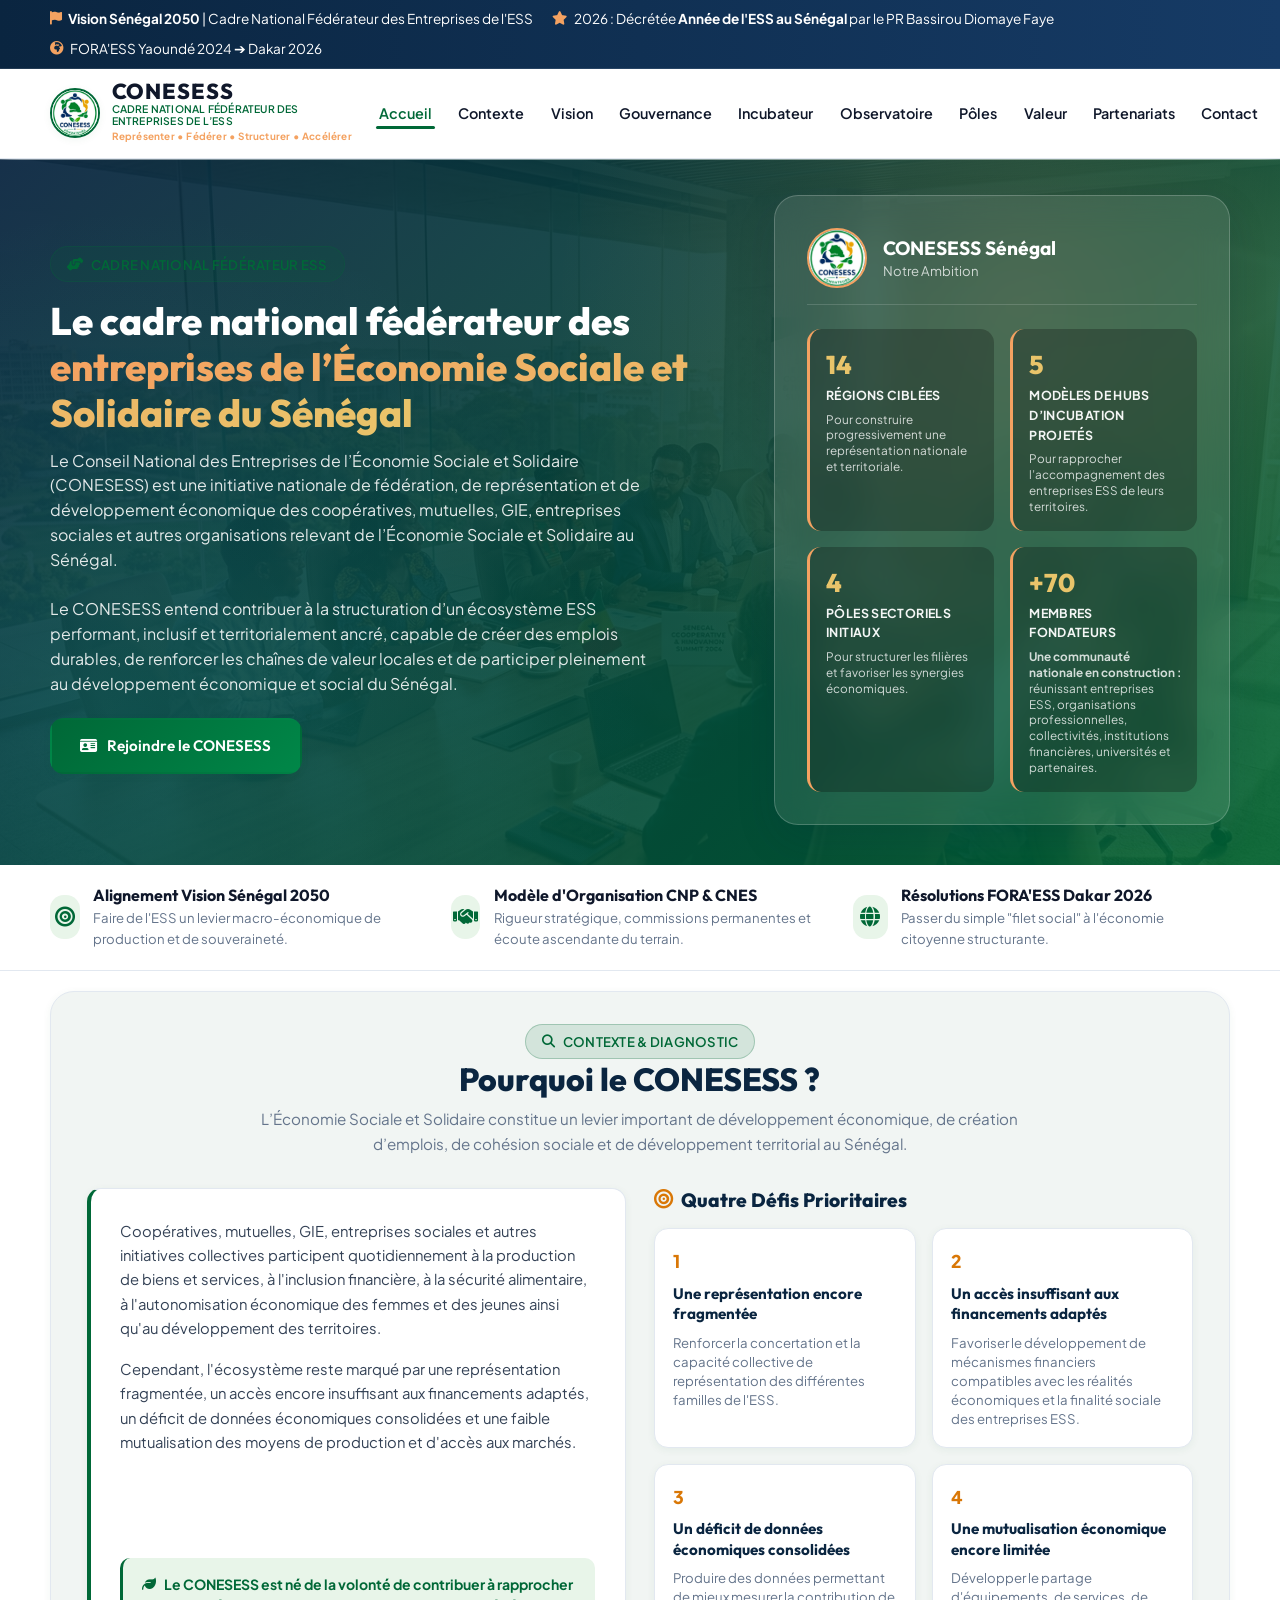
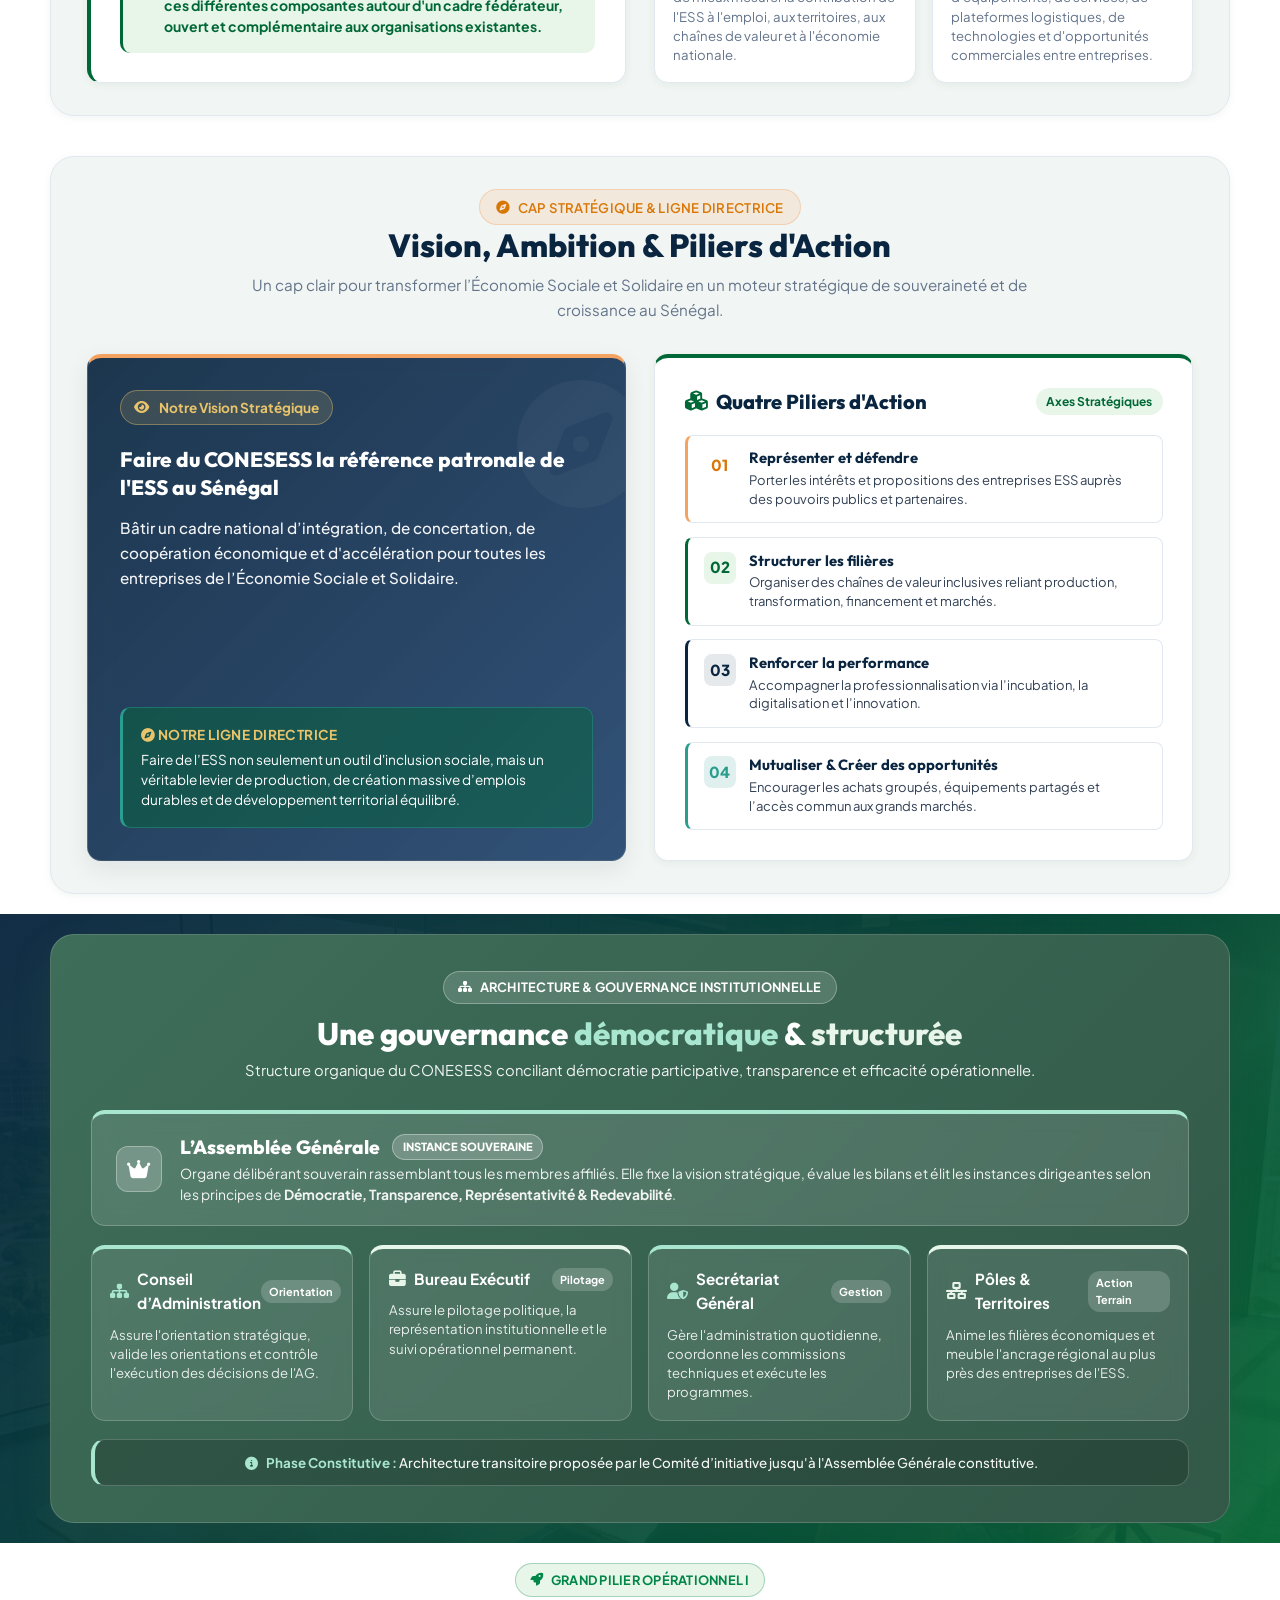
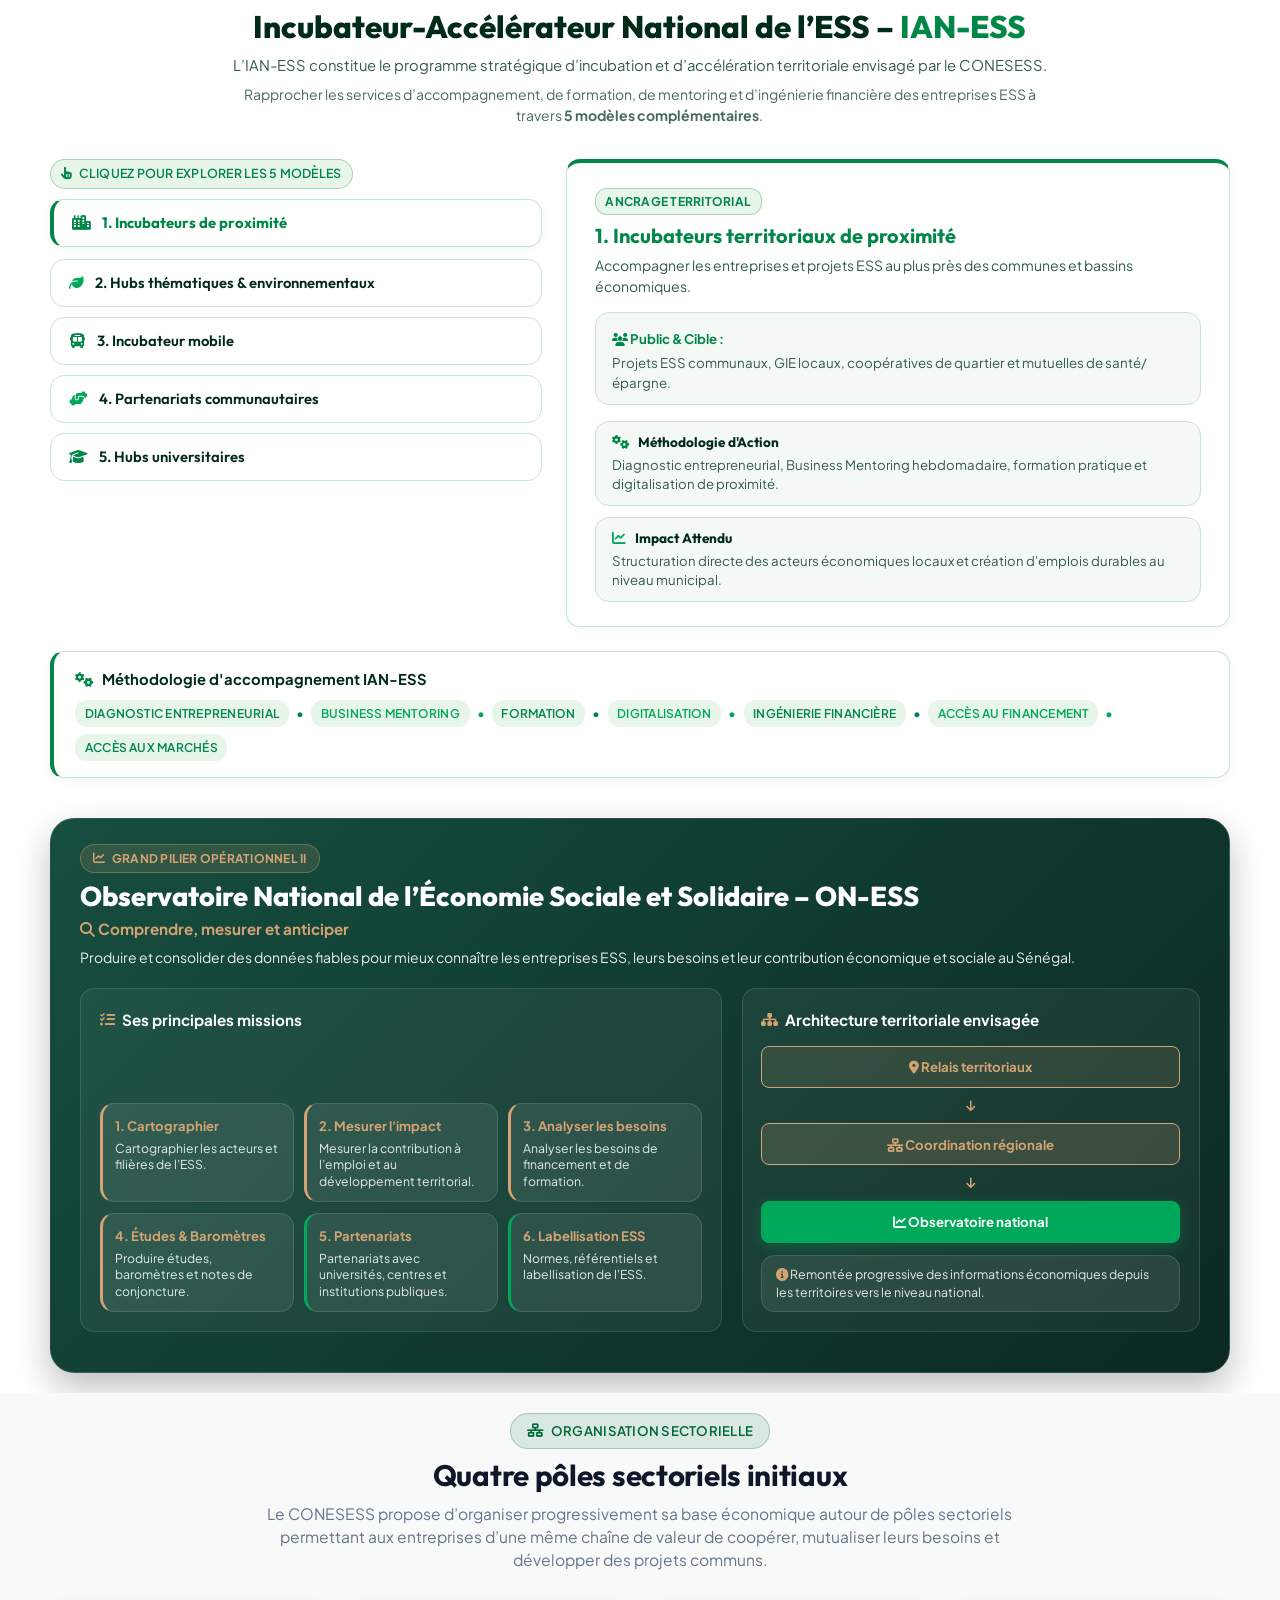
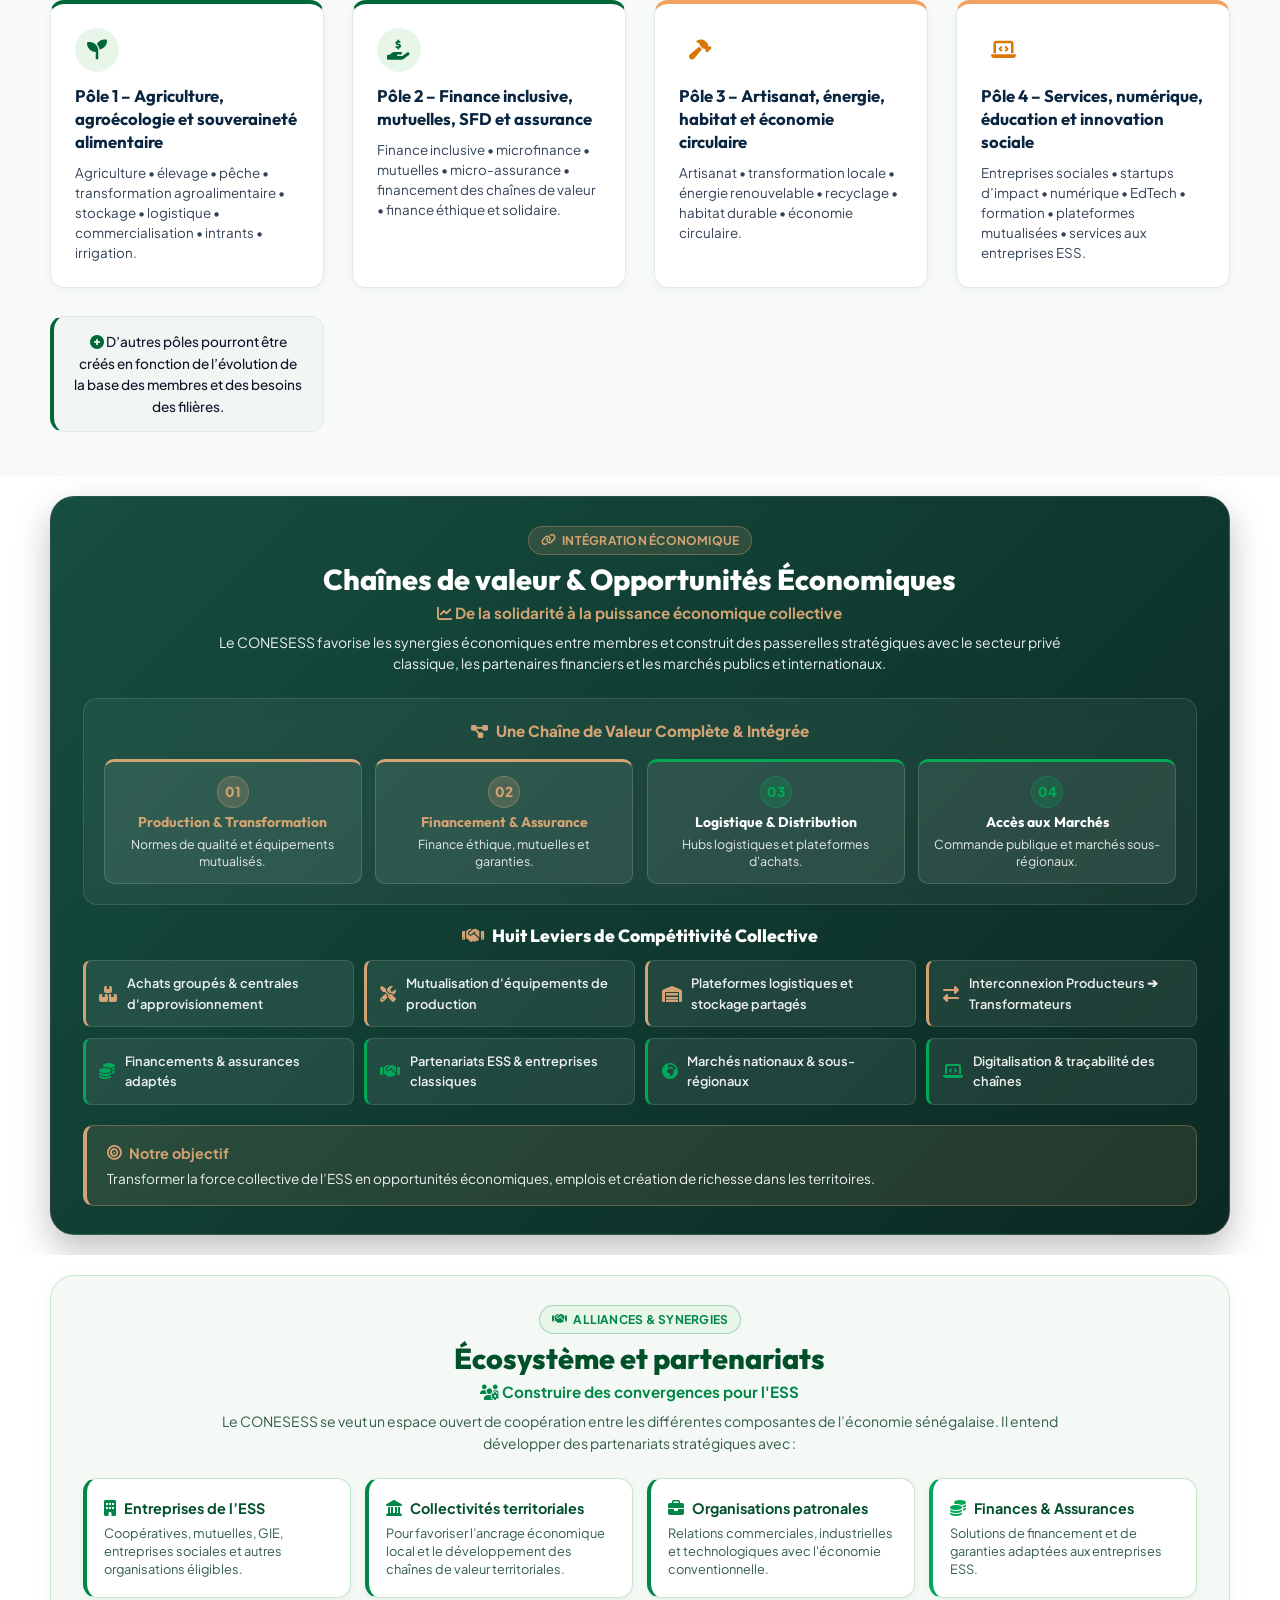
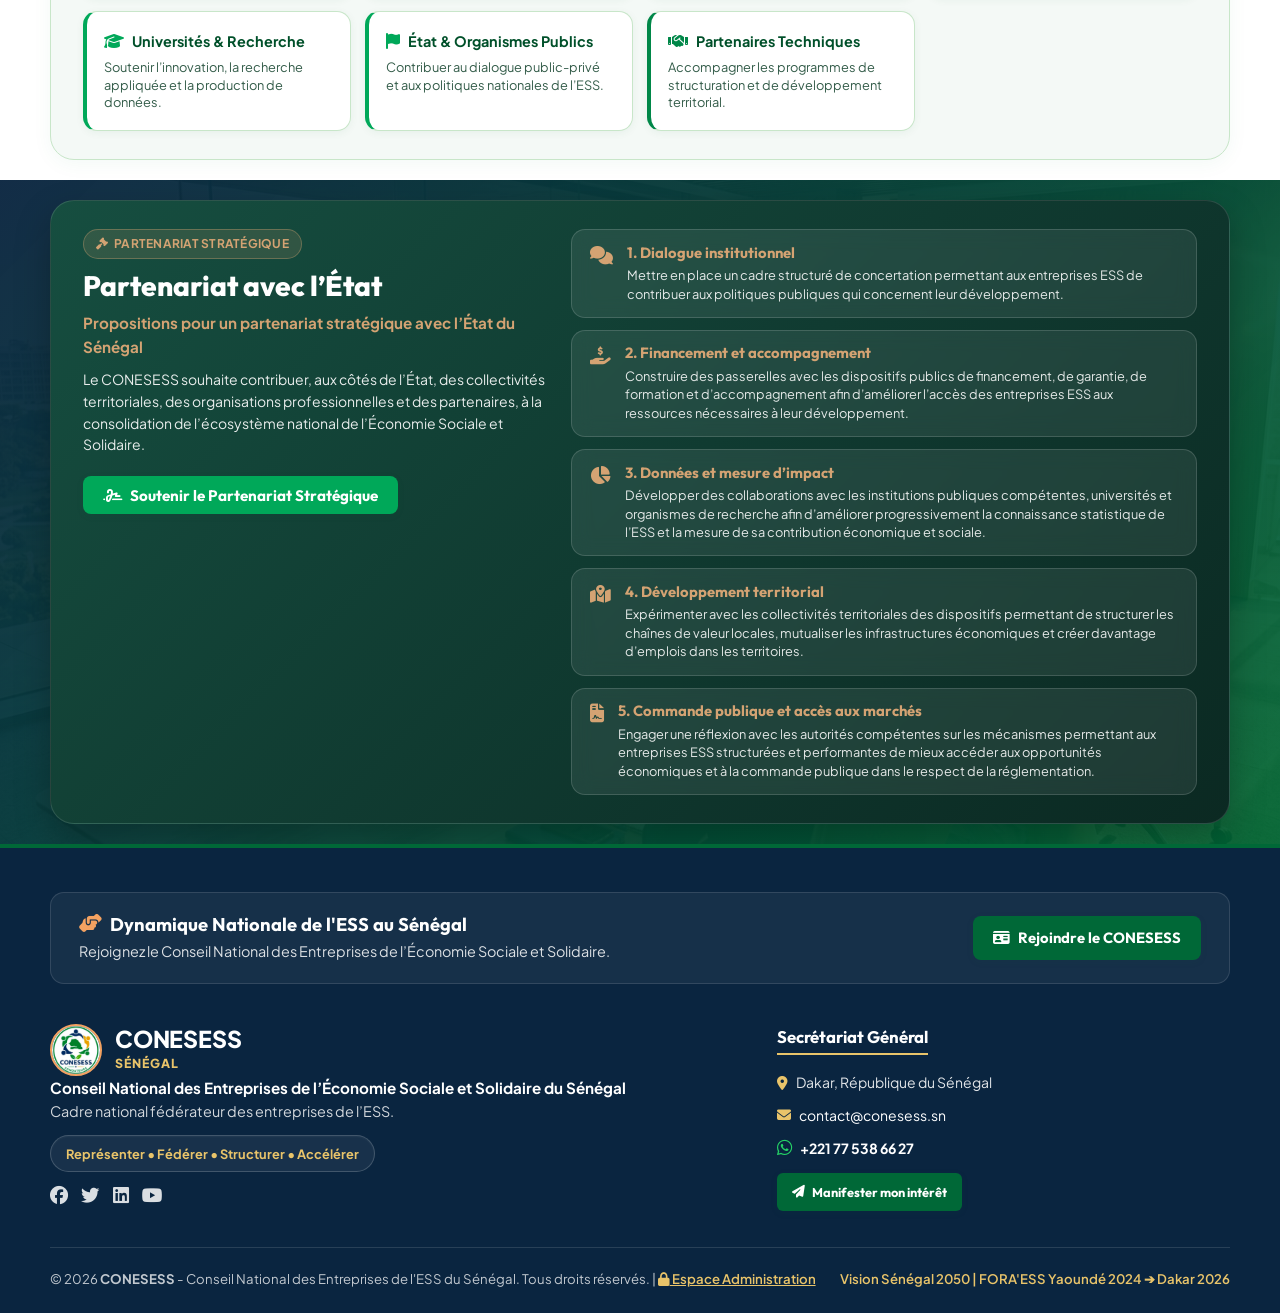
==== index.html @ aedcd573 "feat(form): align membership form headers, exact 11 fields, submit button text and post-submission m" ====
<!DOCTYPE html>
<html lang="fr" data-theme="light">
<head>
  <meta charset="UTF-8">
  <meta name="viewport" content="width=device-width, initial-scale=1.0, maximum-scale=1.0, user-scalable=no, viewport-fit=cover">
  <title>CONESESS - Conseil National des Entreprises de l'Économie Sociale et Solidaire du Sénégal</title>
  <meta name="description" content="Site web officiel du CONESESS - Le Cadre National Fédérateur des Entreprises de l'Économie Sociale et Solidaire du Sénégal. Représentation, Incubation IAN-ESS et Observatoire National ON-ESS.">
  
  <!-- Favicon -->
  <link rel="icon" type="image/jpg" href="assets/images/logo.jpg">

  <!-- Google Fonts -->
  <link rel="preconnect" href="https://fonts.googleapis.com">
  <link rel="preconnect" href="https://fonts.gstatic.com" crossorigin>
  <link href="https://fonts.googleapis.com/css2?family=Outfit:wght@400;500;600;700;800&family=Plus+Jakarta+Sans:wght@300;400;500;600;700;800&display=swap" rel="stylesheet">
  
  <!-- FontAwesome Icons -->
  <link rel="stylesheet" href="https://cdnjs.cloudflare.com/ajax/libs/font-awesome/6.4.0/css/all.min.css">
  
  <!-- Custom Stylesheet -->
  <link rel="stylesheet" href="css/styles.css">
</head>
<body>

  <!-- Announcement Top Bar -->
  <div class="top-bar">
    <div class="container">
      <div class="top-bar-info">
        <div class="top-bar-item">
          <i class="fas fa-flag"></i>
          <span><strong>Vision Sénégal 2050</strong> | Cadre National Fédérateur des Entreprises de l'ESS</span>
        </div>
        <div class="top-bar-item">
          <i class="fas fa-star"></i>
          <span>2026 : Décrétée <strong>Année de l'ESS au Sénégal</strong> par le PR Bassirou Diomaye Faye</span>
        </div>
      </div>
      <div class="top-bar-info">
        <div class="top-bar-item">
          <i class="fas fa-globe-africa"></i>
          <span>FORA'ESS Yaoundé 2024 ➔ Dakar 2026</span>
        </div>
      </div>
    </div>
  </div>

  <!-- Main Sticky Header -->
  <header class="main-header">
    <div class="container">
      <nav class="navbar">
        <a href="#" class="logo-brand">
          <img src="assets/images/logo.jpg" alt="Logo CONESESS" class="logo-img">
          <div class="logo-text">
            <span class="logo-title">CONESESS</span>
            <span class="logo-subtitle">Cadre national fédérateur des entreprises de l’ESS</span>
            <span style="font-size: 0.62rem; color: var(--accent-gold); font-weight: 700; letter-spacing: 0.02em; display: block; margin-top: 0.1rem;">Représenter • Fédérer • Structurer • Accélérer</span>
          </div>
        </a>

        <ul class="nav-menu">
          <li><a href="#accueil" class="nav-link active">Accueil</a></li>
          <li><a href="#contexte" class="nav-link">Contexte</a></li>
          <li><a href="#vision" class="nav-link">Vision</a></li>
          <li><a href="#gouvernance" class="nav-link">Gouvernance</a></li>
          <li><a href="#incubateur" class="nav-link">Incubateur</a></li>
          <li><a href="#observatoire" class="nav-link">Observatoire</a></li>
          <li><a href="#poles" class="nav-link">Pôles</a></li>
          <li><a href="#chaines-de-valeur" class="nav-link">Valeur</a></li>
          <li><a href="#ecosysteme" class="nav-link">Partenariats</a></li>
          <li><a href="contact.html" class="nav-link">Contact</a></li>
        </ul>

        <div class="nav-cta">
          <button class="mobile-toggle" aria-label="Toggle Menu">
            <i class="fas fa-bars"></i>
            <span>Menu</span>
          </button>
        </div>
      </nav>
    </div>
  </header>

  <!-- Modern Mobile Navigation Drawer Sheet -->
  <div class="mobile-nav-overlay" id="mobile-nav-overlay"></div>
  <aside class="mobile-nav-drawer" id="mobile-nav-drawer">
    <div class="mobile-drawer-header">
      <div class="mobile-drawer-brand">
        <img src="assets/images/logo.jpg" alt="Logo CONESESS" class="logo-img">
        <div>
          <strong style="color: #FFFFFF; font-size: 1.05rem; display: block;">CONESESS</strong>
          <small style="color: var(--accent-gold); font-size: 0.68rem; display: block;">Cadre national fédérateur des entreprises de l’ESS</small>
          <small style="color: rgba(255,255,255,0.75); font-size: 0.6rem; display: block; font-weight: 600;">Représenter • Fédérer • Structurer • Accélérer</small>
        </div>
      </div>
      <button class="mobile-drawer-close" id="mobile-drawer-close" aria-label="Fermer le menu">
        <i class="fas fa-times"></i>
      </button>
    </div>

    <div class="mobile-drawer-body">
      <nav class="mobile-drawer-links">
        <a href="#accueil" class="mobile-nav-item active"><i class="fas fa-home"></i> <span>Accueil</span></a>
        <a href="#contexte" class="mobile-nav-item"><i class="fas fa-file-alt"></i> <span>Contexte & Diagnostic</span></a>
        <a href="#vision" class="mobile-nav-item"><i class="fas fa-compass"></i> <span>Vision & Ligne Directrice</span></a>
        <a href="#gouvernance" class="mobile-nav-item"><i class="fas fa-sitemap"></i> <span>Gouvernance Souveraine</span></a>
        <a href="#incubateur" class="mobile-nav-item"><i class="fas fa-rocket"></i> <span>Incubateur IAN-ESS</span></a>
        <a href="#observatoire" class="mobile-nav-item"><i class="fas fa-chart-line"></i> <span>Observatoire ON-ESS</span></a>
        <a href="#poles" class="mobile-nav-item"><i class="fas fa-th-large"></i> <span>Quatre Pôles Sectoriels</span></a>
        <a href="#chaines-de-valeur" class="mobile-nav-item"><i class="fas fa-link"></i> <span>Chaînes de Valeur</span></a>
        <a href="#ecosysteme" class="mobile-nav-item"><i class="fas fa-handshake"></i> <span>Écosystème & Partenariats</span></a>
        <a href="contact.html" class="mobile-nav-item"><i class="fas fa-envelope"></i> <span>Contact Officiel</span></a>
      </nav>
    </div>

    <div class="mobile-drawer-footer">
      <a href="https://wa.me/221775386627?text=Bonjour%20CONESESS,%20je%20souhaite%20des%20informations." target="_blank" class="mobile-contact-pill">
        <i class="fab fa-whatsapp"></i> <span>WhatsApp Direct : +221 77 538 66 27</span>
      </a>
    </div>
  </aside>

  <!-- HERO SECTION -->
  <section id="accueil" class="hero">
    <div class="hero-overlay-shapes"></div>
    <div class="container">
      <div class="hero-grid">
        <div class="hero-content">
          <div class="hero-badges">
            <span class="badge badge-green"><i class="fas fa-hands-helping"></i> Cadre National Fédérateur ESS</span>
          </div>
          <h1>Le cadre national fédérateur des <span>entreprises de l’Économie Sociale et Solidaire du Sénégal</span></h1>
          <p class="hero-subtitle">
            Le Conseil National des Entreprises de l’Économie Sociale et Solidaire (CONESESS) est une initiative nationale de fédération, de représentation et de développement économique des coopératives, mutuelles, GIE, entreprises sociales et autres organisations relevant de l’Économie Sociale et Solidaire au Sénégal.
            <br><br>
            Le CONESESS entend contribuer à la structuration d’un écosystème ESS performant, inclusif et territorialement ancré, capable de créer des emplois durables, de renforcer les chaînes de valeur locales et de participer pleinement au développement économique et social du Sénégal.
          </p>
          <div class="hero-actions">
            <a href="adhesion.html" class="btn btn-primary">
              <i class="fas fa-id-card"></i> Rejoindre le CONESESS
            </a>
          </div>
        </div>

        <div class="hero-card">
          <div class="hero-card-header">
            <img src="assets/images/logo.jpg" alt="Badge CONESESS Logo">
            <div>
              <h3 class="hero-card-title">CONESESS Sénégal</h3>
              <p class="hero-card-sub">Notre Ambition</p>
            </div>
          </div>

          <div class="hero-stats-list">
            <div class="stat-item">
              <div class="stat-number">14</div>
              <div class="stat-label">Régions Ciblées</div>
              <div class="stat-desc">Pour construire progressivement une représentation nationale et territoriale.</div>
            </div>
            <div class="stat-item">
              <div class="stat-number">5</div>
              <div class="stat-label">Modèles de Hubs d’Incubation Projetés</div>
              <div class="stat-desc">Pour rapprocher l’accompagnement des entreprises ESS de leurs territoires.</div>
            </div>
            <div class="stat-item">
              <div class="stat-number">4</div>
              <div class="stat-label">Pôles Sectoriels Initiaux</div>
              <div class="stat-desc">Pour structurer les filières et favoriser les synergies économiques.</div>
            </div>
            <div class="stat-item">
              <div class="stat-number">+70</div>
              <div class="stat-label">Membres Fondateurs</div>
              <div class="stat-desc"><strong>Une communauté nationale en construction :</strong> réunissant entreprises ESS, organisations professionnelles, collectivités, institutions financières, universités et partenaires.</div>
            </div>
          </div>
        </div>
      </div>
    </div>
  </section>

  <!-- BANNER VISION SÉNÉGAL 2050 -->
  <div class="banner-vision">
    <div class="container">
      <div class="banner-flex">
        <div class="banner-item">
          <div class="banner-icon"><i class="fas fa-bullseye"></i></div>
          <div class="banner-text">
            <h4>Alignement Vision Sénégal 2050</h4>
            <p>Faire de l'ESS un levier macro-économique de production et de souveraineté.</p>
          </div>
        </div>
        <div class="banner-item">
          <div class="banner-icon"><i class="fas fa-handshake"></i></div>
          <div class="banner-text">
            <h4>Modèle d'Organisation CNP & CNES</h4>
            <p>Rigueur stratégique, commissions permanentes et écoute ascendante du terrain.</p>
          </div>
        </div>
        <div class="banner-item">
          <div class="banner-icon"><i class="fas fa-globe"></i></div>
          <div class="banner-text">
            <h4>Résolutions FORA'ESS Dakar 2026</h4>
            <p>Passer du simple "filet social" à l'économie citoyenne structurante.</p>
          </div>
        </div>
      </div>
    </div>
  </div>
  <!-- SECTION 1: CONTEXTE ET DIAGNOSTIC NATIONAL (EXECUTIVE LIGHT SHOWCASE) -->
  <section id="contexte" class="section" style="background: var(--bg-surface); padding: 2.25rem 0;">
    <div class="container">
      <div style="background: var(--bg-alt); border: 1px solid var(--border-light); border-radius: var(--radius-lg); padding: 2rem 2.25rem; box-shadow: var(--shadow-sm);" class="context-showcase-container">
        
        <!-- Header Section -->
        <div style="margin-bottom: 2rem; text-align: center;">
          <span class="badge badge-green mb-2"><i class="fas fa-search"></i> CONTEXTE & DIAGNOSTIC</span>
          <h2 style="color: var(--primary-navy); font-size: 2rem; margin-bottom: 0.5rem; font-weight: 800;">Pourquoi le CONESESS ?</h2>
          <p style="color: var(--text-muted); font-size: 0.95rem; max-width: 820px; margin: 0 auto; line-height: 1.6;">
            L’Économie Sociale et Solidaire constitue un levier important de développement économique, de création d’emplois, de cohésion sociale et de développement territorial au Sénégal.
          </p>
        </div>

        <!-- BALANCED SPLIT DASHBOARD (2 COLUMNS LIGHT THEME) -->
        <div style="display: grid; grid-template-columns: repeat(auto-fit, minmax(320px, 1fr)); gap: 1.75rem; align-items: stretch;" class="context-split-grid">
          
          <!-- LEFT COLUMN: DIAGNOSTIC & RÉPONSE STRATÉGIQUE (CARD BLANCHE BORDURE VERTE) -->
          <div style="background: #FFFFFF; border: 1px solid var(--border-light); border-left: 4px solid var(--primary-green); padding: 1.85rem; border-radius: var(--radius-md); box-shadow: var(--shadow-sm); display: flex; flex-direction: column; justify-content: space-between;">
            <div>
              <p style="font-size: 0.925rem; line-height: 1.65; color: var(--text-body); margin-bottom: 1rem;">
                Coopératives, mutuelles, GIE, entreprises sociales et autres initiatives collectives participent quotidiennement à la production de biens et services, à l'inclusion financière, à la sécurité alimentaire, à l'autonomisation économique des femmes et des jeunes ainsi qu'au développement des territoires.
              </p>
              
              <p style="font-size: 0.925rem; line-height: 1.65; color: var(--text-body); margin: 0;">
                Cependant, l'écosystème reste marqué par une représentation fragmentée, un accès encore insuffisant aux financements adaptés, un déficit de données économiques consolidées et une faible mutualisation des moyens de production et d'accès aux marchés.
              </p>
            </div>

            <!-- Bottom Green Highlight Box -->
            <div style="background: var(--accent-soft-green); border-left: 3px solid var(--primary-green); padding: 1rem 1.15rem; border-radius: 10px; margin-top: 1.25rem;">
              <strong style="color: var(--primary-green); font-size: 0.875rem; line-height: 1.5; display: flex; align-items: flex-start; gap: 0.55rem;">
                <i class="fas fa-leaf" style="margin-top: 0.2rem; flex-shrink: 0;"></i>
                <span>Le CONESESS est né de la volonté de contribuer à rapprocher ces différentes composantes autour d'un cadre fédérateur, ouvert et complémentaire aux organisations existantes.</span>
              </strong>
            </div>
          </div>

          <!-- RIGHT COLUMN: QUATRE DÉFIS PRIORITAIRES (2x2 CARDS GRID) -->
          <div style="display: flex; flex-direction: column; justify-content: space-between;">
            <h3 style="color: var(--primary-navy); font-size: 1.2rem; font-weight: 800; margin: 0 0 1rem 0; display: flex; align-items: center; gap: 0.5rem;">
              <i class="fas fa-bullseye" style="color: #D97706;"></i> Quatre Défis Prioritaires
            </h3>

            <!-- 2x2 CARDS GRID -->
            <div style="display: grid; grid-template-columns: repeat(auto-fit, minmax(220px, 1fr)); gap: 1rem;">
              
              <!-- Card 1 -->
              <div style="background: #FFFFFF; border: 1px solid var(--border-light); padding: 1.15rem; border-radius: var(--radius-md); box-shadow: var(--shadow-sm); display: flex; flex-direction: column; gap: 0.5rem;">
                <div style="color: #D97706; font-size: 1.1rem; font-weight: 800;">1</div>
                <h4 style="color: var(--primary-navy); font-size: 0.95rem; font-weight: 700; margin: 0; line-height: 1.35;">Une représentation encore fragmentée</h4>
                <p style="font-size: 0.825rem; color: var(--text-muted); margin: 0; line-height: 1.45;">
                  Renforcer la concertation et la capacité collective de représentation des différentes familles de l'ESS.
                </p>
              </div>

              <!-- Card 2 -->
              <div style="background: #FFFFFF; border: 1px solid var(--border-light); padding: 1.15rem; border-radius: var(--radius-md); box-shadow: var(--shadow-sm); display: flex; flex-direction: column; gap: 0.5rem;">
                <div style="color: #D97706; font-size: 1.1rem; font-weight: 800;">2</div>
                <h4 style="color: var(--primary-navy); font-size: 0.95rem; font-weight: 700; margin: 0; line-height: 1.35;">Un accès insuffisant aux financements adaptés</h4>
                <p style="font-size: 0.825rem; color: var(--text-muted); margin: 0; line-height: 1.45;">
                  Favoriser le développement de mécanismes financiers compatibles avec les réalités économiques et la finalité sociale des entreprises ESS.
                </p>
              </div>

              <!-- Card 3 -->
              <div style="background: #FFFFFF; border: 1px solid var(--border-light); padding: 1.15rem; border-radius: var(--radius-md); box-shadow: var(--shadow-sm); display: flex; flex-direction: column; gap: 0.5rem;">
                <div style="color: #D97706; font-size: 1.1rem; font-weight: 800;">3</div>
                <h4 style="color: var(--primary-navy); font-size: 0.95rem; font-weight: 700; margin: 0; line-height: 1.35;">Un déficit de données économiques consolidées</h4>
                <p style="font-size: 0.825rem; color: var(--text-muted); margin: 0; line-height: 1.45;">
                  Produire des données permettant de mieux mesurer la contribution de l'ESS à l'emploi, aux territoires, aux chaînes de valeur et à l'économie nationale.
                </p>
              </div>

              <!-- Card 4 -->
              <div style="background: #FFFFFF; border: 1px solid var(--border-light); padding: 1.15rem; border-radius: var(--radius-md); box-shadow: var(--shadow-sm); display: flex; flex-direction: column; gap: 0.5rem;">
                <div style="color: #D97706; font-size: 1.1rem; font-weight: 800;">4</div>
                <h4 style="color: var(--primary-navy); font-size: 0.95rem; font-weight: 700; margin: 0; line-height: 1.35;">Une mutualisation économique encore limitée</h4>
                <p style="font-size: 0.825rem; color: var(--text-muted); margin: 0; line-height: 1.45;">
                  Développer le partage d'équipements, de services, de plateformes logistiques, de technologies et d'opportunités commerciales entre entreprises.
                </p>
              </div>

            </div>
          </div>

        </div>

      </div>
    </div>
  </section>

  <!-- SECTION VISION, LIGNE DIRECTRICE ET PILIERS (EXECUTIVE SPLIT SHOWCASE) -->
  <section id="vision" class="section" style="background: var(--bg-surface); padding: 2.25rem 0;">
    <div class="container">
      <div style="background: var(--bg-alt); border: 1px solid var(--border-light); border-radius: var(--radius-lg); padding: 2rem 2.25rem; box-shadow: var(--shadow-sm);">
        
        <!-- Header Section -->
        <div style="margin-bottom: 2rem; text-align: center;">
          <span class="badge badge-gold mb-2"><i class="fas fa-compass"></i> Cap Stratégique & Ligne Directrice</span>
          <h2 style="color: var(--primary-navy); font-size: 2rem; margin-bottom: 0.5rem; font-weight: 800;">Vision, Ambition & Piliers d'Action</h2>
          <p style="color: var(--text-muted); font-size: 0.95rem; max-width: 800px; margin: 0 auto; line-height: 1.6;">
            Un cap clair pour transformer l’Économie Sociale et Solidaire en un moteur stratégique de souveraineté et de croissance au Sénégal.
          </p>
        </div>

        <!-- BALANCED SPLIT DASHBOARD (DESKTOP 2-EQUAL COLS / MOBILE STACK) -->
        <div style="display: grid; grid-template-columns: repeat(auto-fit, minmax(320px, 1fr)); gap: 1.75rem; align-items: stretch;" class="context-split-grid">
          
          <!-- LEFT CARD: NOTRE VISION & LIGNE DIRECTRICE -->
          <div style="background: linear-gradient(135deg, rgba(10, 37, 64, 0.92) 0%, rgba(22, 59, 102, 0.88) 100%); backdrop-filter: blur(12px); border: 1px solid rgba(255, 255, 255, 0.15); color: #FFFFFF; padding: 2rem; border-radius: var(--radius-md); border-top: 4px solid var(--accent-gold); box-shadow: var(--shadow-md); position: relative; overflow: hidden; display: flex; flex-direction: column; justify-content: space-between;">
            <div style="position: absolute; top: -20px; right: -20px; font-size: 8rem; color: rgba(255, 255, 255, 0.04); pointer-events: none;">
              <i class="fas fa-compass"></i>
            </div>

            <div>
              <div style="display: inline-flex; align-items: center; gap: 0.6rem; background: rgba(233, 196, 106, 0.15); border: 1px solid rgba(233, 196, 106, 0.4); padding: 0.35rem 0.85rem; border-radius: 30px; color: #E9C46A; font-weight: 700; font-size: 0.85rem; margin-bottom: 1.25rem;">
                <i class="fas fa-eye"></i> Notre Vision Stratégique
              </div>
              
              <h3 style="color: #FFFFFF; font-size: 1.3rem; font-weight: 800; margin-bottom: 0.85rem; line-height: 1.35;">
                Faire du CONESESS la référence patronale de l'ESS au Sénégal
              </h3>

              <p style="font-size: 0.95rem; line-height: 1.65; color: rgba(255, 255, 255, 0.95); margin-bottom: 1rem; font-weight: 500;">
                Bâtir un cadre national d’intégration, de concertation, de coopération économique et d'accélération pour toutes les entreprises de l’Économie Sociale et Solidaire.
              </p>
            </div>

            <!-- Bottom Highlight Callout: Ligne Directrice -->
            <div style="background: rgba(0, 104, 55, 0.45); border: 1px solid rgba(42, 157, 143, 0.45); border-left: 3px solid #2A9D8F; padding: 1rem 1.15rem; border-radius: 10px; margin-top: 1.5rem;">
              <strong style="color: #E9C46A; display: block; font-size: 0.85rem; text-transform: uppercase; margin-bottom: 0.25rem; letter-spacing: 0.03em;">
                <i class="fas fa-compass"></i> Notre Ligne Directrice
              </strong>
              <p style="font-size: 0.85rem; color: #FFFFFF; margin: 0; line-height: 1.5;">
                Faire de l’ESS non seulement un outil d'inclusion sociale, mais un véritable levier de production, de création massive d’emplois durables et de développement territorial équilibré.
              </p>
            </div>
          </div>

          <!-- RIGHT CARD: QUATRE PILIERS D'ACTION STRATÉGIQUES (COMPACT ACCORDION STACK) -->
          <div style="background: #FFFFFF; border: 1px solid var(--border-light); border-top: 4px solid var(--primary-green); padding: 1.85rem; border-radius: var(--radius-md); box-shadow: var(--shadow-sm); display: flex; flex-direction: column; justify-content: space-between;">
            <div>
              <div style="display: flex; align-items: center; justify-content: space-between; margin-bottom: 1.25rem;">
                <h3 style="color: var(--primary-navy); font-size: 1.25rem; font-weight: 800; margin: 0; display: flex; align-items: center; gap: 0.5rem;">
                  <i class="fas fa-cubes" style="color: var(--primary-green);"></i> Quatre Piliers d'Action
                </h3>
                <span style="font-size: 0.75rem; font-weight: 700; color: var(--primary-green); background: var(--accent-soft-green); padding: 0.25rem 0.65rem; border-radius: 20px;">Axes Stratégiques</span>
              </div>

              <!-- PILIERS STACK ITEMS -->
              <div style="display: flex; flex-direction: column; gap: 0.85rem;">
                
                <!-- Pilier 1 -->
                <div style="background: var(--bg-surface); border: 1px solid var(--border-light); border-left: 3px solid var(--accent-gold); padding: 0.85rem 1rem; border-radius: 8px; display: flex; align-items: flex-start; gap: 0.85rem;">
                  <div style="width: 32px; height: 32px; border-radius: 8px; background: var(--accent-soft-gold); color: #D97706; display: flex; align-items: center; justify-content: center; font-size: 0.95rem; font-weight: 800; flex-shrink: 0;">
                    01
                  </div>
                  <div>
                    <h4 style="color: var(--primary-navy); font-size: 0.925rem; font-weight: 700; margin: 0 0 0.2rem 0; text-align: left;">Représenter et défendre</h4>
                    <p style="font-size: 0.815rem; color: var(--text-body); margin: 0; line-height: 1.45; text-align: left;">
                      Porter les intérêts et propositions des entreprises ESS auprès des pouvoirs publics et partenaires.
                    </p>
                  </div>
                </div>

                <!-- Pilier 2 -->
                <div style="background: var(--bg-surface); border: 1px solid var(--border-light); border-left: 3px solid var(--primary-green); padding: 0.85rem 1rem; border-radius: 8px; display: flex; align-items: flex-start; gap: 0.85rem;">
                  <div style="width: 32px; height: 32px; border-radius: 8px; background: var(--accent-soft-green); color: var(--primary-green); display: flex; align-items: center; justify-content: center; font-size: 0.95rem; font-weight: 800; flex-shrink: 0;">
                    02
                  </div>
                  <div>
                    <h4 style="color: var(--primary-navy); font-size: 0.925rem; font-weight: 700; margin: 0 0 0.2rem 0; text-align: left;">Structurer les filières</h4>
                    <p style="font-size: 0.815rem; color: var(--text-body); margin: 0; line-height: 1.45; text-align: left;">
                      Organiser des chaînes de valeur inclusives reliant production, transformation, financement et marchés.
                    </p>
                  </div>
                </div>

                <!-- Pilier 3 -->
                <div style="background: var(--bg-surface); border: 1px solid var(--border-light); border-left: 3px solid var(--primary-navy); padding: 0.85rem 1rem; border-radius: 8px; display: flex; align-items: flex-start; gap: 0.85rem;">
                  <div style="width: 32px; height: 32px; border-radius: 8px; background: rgba(10, 37, 64, 0.1); color: var(--primary-navy); display: flex; align-items: center; justify-content: center; font-size: 0.95rem; font-weight: 800; flex-shrink: 0;">
                    03
                  </div>
                  <div>
                    <h4 style="color: var(--primary-navy); font-size: 0.925rem; font-weight: 700; margin: 0 0 0.2rem 0; text-align: left;">Renforcer la performance</h4>
                    <p style="font-size: 0.815rem; color: var(--text-body); margin: 0; line-height: 1.45; text-align: left;">
                      Accompagner la professionnalisation via l’incubation, la digitalisation et l’innovation.
                    </p>
                  </div>
                </div>

                <!-- Pilier 4 -->
                <div style="background: var(--bg-surface); border: 1px solid var(--border-light); border-left: 3px solid #2A9D8F; padding: 0.85rem 1rem; border-radius: 8px; display: flex; align-items: flex-start; gap: 0.85rem;">
                  <div style="width: 32px; height: 32px; border-radius: 8px; background: rgba(42, 157, 143, 0.15); color: #2A9D8F; display: flex; align-items: center; justify-content: center; font-size: 0.95rem; font-weight: 800; flex-shrink: 0;">
                    04
                  </div>
                  <div>
                    <h4 style="color: var(--primary-navy); font-size: 0.925rem; font-weight: 700; margin: 0 0 0.2rem 0; text-align: left;">Mutualiser & Créer des opportunités</h4>
                    <p style="font-size: 0.815rem; color: var(--text-body); margin: 0; line-height: 1.45; text-align: left;">
                      Encourager les achats groupés, équipements partagés et l’accès commun aux grands marchés.
                    </p>
                  </div>
                </div>

              </div>
            </div>

          </div>

        </div>

      </div>
    </div>
  </section>

  <!-- SECTION GOUVERNANCE (FOND VERT SAUGE ÉLÉGANT) -->
  <section id="gouvernance" class="section hero-themed-section" style="padding: 2rem 0;">
    <div class="container">
      <div style="background: linear-gradient(135deg, #3E6E5A 0%, #325848 100%); border-radius: var(--radius-lg); padding: 2.25rem 2.5rem; border: 1px solid rgba(255, 255, 255, 0.15); box-shadow: 0 15px 35px rgba(50, 88, 72, 0.25); color: #FFFFFF;">
        
        <!-- Section Header -->
        <div style="margin-bottom: 1.75rem; text-align: center;">
          <span class="badge" style="background: rgba(255, 255, 255, 0.15); color: #FFFFFF; border: 1px solid rgba(255, 255, 255, 0.3); font-weight: 700; font-size: 0.8rem; padding: 0.35rem 0.9rem; border-radius: 30px; display: inline-flex; align-items: center; gap: 0.45rem; margin-bottom: 0.6rem;">
            <i class="fas fa-sitemap"></i> ARCHITECTURE & GOUVERNANCE INSTITUTIONNELLE
          </span>
          <h2 style="color: #FFFFFF; font-size: 1.95rem; margin-bottom: 0.35rem; font-weight: 800;">
            Une gouvernance <span style="color: #A8E6CF;">démocratique</span> & <span style="color: #E8F5E9;">structurée</span>
          </h2>
          <p style="color: rgba(255, 255, 255, 0.92); font-size: 0.925rem; max-width: 850px; margin: 0 auto; line-height: 1.55;">
            Structure organique du CONESESS conciliant démocratie participative, transparence et efficacité opérationnelle.
          </p>
        </div>

        <!-- UNIFIED COMPACT GOVERNANCE GRID -->
        <div style="display: flex; flex-direction: column; gap: 1.15rem;">
          
          <!-- MASTER BOX: ASSEMBLÉE GÉNÉRALE -->
          <div class="dynamic-green-card" style="background: rgba(255, 255, 255, 0.12); border: 1px solid rgba(255, 255, 255, 0.22); border-top: 4px solid #A8E6CF; padding: 1.25rem 1.5rem; border-radius: var(--radius-md); backdrop-filter: blur(10px); display: flex; align-items: center; justify-content: space-between; gap: 1.15rem; flex-wrap: wrap;">
            <div style="display: flex; align-items: center; gap: 1.15rem;">
              <div class="dynamic-icon" style="width: 46px; height: 46px; border-radius: 12px; background: rgba(255, 255, 255, 0.2); color: #FFFFFF; display: flex; align-items: center; justify-content: center; font-size: 1.3rem; flex-shrink: 0; border: 1px solid rgba(255, 255, 255, 0.3);">
                <i class="fas fa-crown"></i>
              </div>
              <div>
                <div style="display: flex; align-items: center; gap: 0.75rem; margin-bottom: 0.25rem; flex-wrap: wrap;">
                  <h3 style="color: #FFFFFF; font-size: 1.2rem; margin: 0; font-weight: 800;">L’Assemblée Générale</h3>
                  <span style="background: rgba(255, 255, 255, 0.2); color: #FFFFFF; font-size: 0.7rem; padding: 0.2rem 0.6rem; border-radius: 20px; font-weight: 800; text-transform: uppercase; border: 1px solid rgba(255, 255, 255, 0.35);">Instance Souveraine</span>
                </div>
                <p style="color: rgba(255, 255, 255, 0.92); font-size: 0.865rem; margin: 0; line-height: 1.5;">
                  Organe délibérant souverain rassemblant tous les membres affiliés. Elle fixe la vision stratégique, évalue les bilans et élit les instances dirigeantes selon les principes de <strong>Démocratie, Transparence, Représentativité & Redevabilité</strong>.
                </p>
              </div>
            </div>
          </div>

          <!-- 4 ORGANES COMPACT GRID -->
          <div style="display: grid; grid-template-columns: repeat(auto-fit, minmax(240px, 1fr)); gap: 1rem;" class="governance-grid">
            
            <!-- Organe 1: Conseil d'Administration -->
            <div class="dynamic-green-card" style="background: rgba(255, 255, 255, 0.1); border: 1px solid rgba(255, 255, 255, 0.2); border-top: 4px solid #A8E6CF; padding: 1.15rem; border-radius: var(--radius-md); backdrop-filter: blur(8px); display: flex; flex-direction: column; justify-content: space-between;">
              <div>
                <div style="display: flex; align-items: center; justify-content: space-between; margin-bottom: 0.55rem;">
                  <div style="display: flex; align-items: center; gap: 0.5rem;">
                    <i class="fas fa-sitemap dynamic-icon" style="color: #A8E6CF; font-size: 1.05rem;"></i>
                    <strong style="color: #FFFFFF; font-size: 0.95rem; font-weight: 700;">Conseil d’Administration</strong>
                  </div>
                  <span style="background: rgba(255, 255, 255, 0.18); color: #FFFFFF; font-size: 0.685rem; padding: 0.18rem 0.5rem; border-radius: 12px; font-weight: 700;">Orientation</span>
                </div>
                <p style="color: rgba(255, 255, 255, 0.88); font-size: 0.825rem; margin: 0; line-height: 1.45;">
                  Assure l'orientation stratégique, valide les orientations et contrôle l'exécution des décisions de l'AG.
                </p>
              </div>
            </div>

            <!-- Organe 2: Bureau Exécutif -->
            <div class="dynamic-green-card" style="background: rgba(255, 255, 255, 0.1); border: 1px solid rgba(255, 255, 255, 0.2); border-top: 4px solid #E8F5E9; padding: 1.15rem; border-radius: var(--radius-md); backdrop-filter: blur(8px); display: flex; flex-direction: column; justify-content: space-between;">
              <div>
                <div style="display: flex; align-items: center; justify-content: space-between; margin-bottom: 0.55rem;">
                  <div style="display: flex; align-items: center; gap: 0.5rem;">
                    <i class="fas fa-briefcase dynamic-icon" style="color: #E8F5E9; font-size: 1.05rem;"></i>
                    <strong style="color: #FFFFFF; font-size: 0.95rem; font-weight: 700;">Bureau Exécutif</strong>
                  </div>
                  <span style="background: rgba(255, 255, 255, 0.18); color: #FFFFFF; font-size: 0.685rem; padding: 0.18rem 0.5rem; border-radius: 12px; font-weight: 700;">Pilotage</span>
                </div>
                <p style="color: rgba(255, 255, 255, 0.88); font-size: 0.825rem; margin: 0; line-height: 1.45;">
                  Assure le pilotage politique, la représentation institutionnelle et le suivi opérationnel permanent.
                </p>
              </div>
            </div>

            <!-- Organe 3: Secrétariat Général -->
            <div class="dynamic-green-card" style="background: rgba(255, 255, 255, 0.1); border: 1px solid rgba(255, 255, 255, 0.2); border-top: 4px solid #A8E6CF; padding: 1.15rem; border-radius: var(--radius-md); backdrop-filter: blur(8px); display: flex; flex-direction: column; justify-content: space-between;">
              <div>
                <div style="display: flex; align-items: center; justify-content: space-between; margin-bottom: 0.55rem;">
                  <div style="display: flex; align-items: center; gap: 0.5rem;">
                    <i class="fas fa-user-shield dynamic-icon" style="color: #A8E6CF; font-size: 1.05rem;"></i>
                    <strong style="color: #FFFFFF; font-size: 0.95rem; font-weight: 700;">Secrétariat Général</strong>
                  </div>
                  <span style="background: rgba(255, 255, 255, 0.18); color: #FFFFFF; font-size: 0.685rem; padding: 0.18rem 0.5rem; border-radius: 12px; font-weight: 700;">Gestion</span>
                </div>
                <p style="color: rgba(255, 255, 255, 0.88); font-size: 0.825rem; margin: 0; line-height: 1.45;">
                  Gère l'administration quotidienne, coordonne les commissions techniques et exécute les programmes.
                </p>
              </div>
            </div>

            <!-- Organe 4: Pôles Sectoriels & Territoires -->
            <div class="dynamic-green-card" style="background: rgba(255, 255, 255, 0.1); border: 1px solid rgba(255, 255, 255, 0.2); border-top: 4px solid #E8F5E9; padding: 1.15rem; border-radius: var(--radius-md); backdrop-filter: blur(8px); display: flex; flex-direction: column; justify-content: space-between;">
              <div>
                <div style="display: flex; align-items: center; justify-content: space-between; margin-bottom: 0.55rem;">
                  <div style="display: flex; align-items: center; gap: 0.5rem;">
                    <i class="fas fa-network-wired dynamic-icon" style="color: #E8F5E9; font-size: 1.05rem;"></i>
                    <strong style="color: #FFFFFF; font-size: 0.95rem; font-weight: 700;">Pôles & Territoires</strong>
                  </div>
                  <span style="background: rgba(255, 255, 255, 0.18); color: #FFFFFF; font-size: 0.685rem; padding: 0.18rem 0.5rem; border-radius: 12px; font-weight: 700;">Action Terrain</span>
                </div>
                <p style="color: rgba(255, 255, 255, 0.88); font-size: 0.825rem; margin: 0; line-height: 1.45;">
                  Anime les filières économiques et meuble l'ancrage régional au plus près des entreprises de l'ESS.
                </p>
              </div>
            </div>

          </div>

        </div>

        <!-- COMPACT BOTTOM TICKER NOTICE BOX -->
        <div style="background: rgba(0, 0, 0, 0.18); border: 1px solid rgba(255, 255, 255, 0.2); border-left: 4px solid #A8E6CF; padding: 0.75rem 1.15rem; border-radius: var(--radius-md); margin-top: 1.15rem; text-align: center;">
          <p style="font-size: 0.835rem; color: rgba(255, 255, 255, 0.95); margin: 0; font-weight: 500;">
            <i class="fas fa-info-circle" style="color: #A8E6CF; margin-right: 0.35rem;"></i>
            <strong style="color: #A8E6CF;">Phase Constitutive :</strong> Architecture transitoire proposée par le Comité d’initiative jusqu'à l'Assemblée Générale constitutive.
          </p>
        </div>

      </div>
    </div>
  </section>

  <!-- SECTION 3: PILIER 1 - L'INCUBATEUR NATIONAL (IAN-ESS) (PALETTE LIGHT MINT & VERT SÉNÉGAL) -->
  <section id="incubateur" class="section" style="background: var(--bg-surface); padding: 2rem 0;">
    <div class="container">
      
      <!-- Header -->
      <div style="margin-bottom: 2rem; text-align: center;">
        <span class="badge" style="background: #E8F5E9; color: #008748; border: 1px solid rgba(0, 135, 72, 0.3); font-weight: 700; font-size: 0.8rem; padding: 0.35rem 0.9rem; border-radius: 30px; display: inline-flex; align-items: center; gap: 0.45rem; margin-bottom: 0.6rem;">
          <i class="fas fa-rocket"></i> GRAND PILIER OPÉRATIONNEL I
        </span>
        <h2 style="font-size: 1.95rem; margin-bottom: 0.5rem; color: #002B18; font-weight: 800;">
          Incubateur-Accélérateur National de l’ESS – <span style="color: #008748;">IAN-ESS</span>
        </h2>
        <p style="color: #335C49; font-size: 0.925rem; line-height: 1.6; max-width: 820px; margin: 0 auto 0.4rem auto;">
          L’IAN-ESS constitue le programme stratégique d’incubation et d’accélération territoriale envisagé par le CONESESS.
        </p>
        <p style="color: #335C49; opacity: 0.9; font-size: 0.875rem; line-height: 1.55; max-width: 820px; margin: 0 auto;">
          Rapprocher les services d’accompagnement, de formation, de mentoring et d’ingénierie financière des entreprises ESS à travers <strong>5 modèles complémentaires</strong>.
        </p>
      </div>

      <div class="advocacy-grid" style="display: grid; grid-template-columns: 1fr 1.35fr; gap: 1.5rem; align-items: stretch; margin-bottom: 1.5rem;">
        
        <!-- Left Column: Interactive Selector Cards -->
        <div>
          <span class="badge" style="background: #E8F5E9; color: #008748; border: 1px solid rgba(0, 135, 72, 0.3); font-size: 0.775rem; margin-bottom: 0.75rem; display: inline-flex; align-items: center; gap: 0.4rem; padding: 0.25rem 0.65rem; border-radius: 20px;">
            <i class="fas fa-hand-pointer"></i> Cliquez pour explorer les 5 modèles
          </span>
          
          <div style="display: flex; flex-direction: column; gap: 0.65rem;">
            
            <div class="incubator-tab-card active dynamic-green-card" data-hub="proximite" style="background: #FFFFFF; border: 1px solid #C8E6C9; border-left: 4px solid #008748; padding: 0.85rem 1.15rem; border-radius: var(--radius-md); cursor: pointer; transition: all 0.2s ease; box-shadow: var(--shadow-sm);">
              <h4 style="font-size: 0.925rem; color: #008748; margin: 0; font-weight: 700;">
                <i class="fas fa-city dynamic-icon" style="margin-right: 0.5rem; color: #008748;"></i> 1. Incubateurs de proximité
              </h4>
            </div>

            <div class="incubator-tab-card dynamic-green-card" data-hub="thematiques" style="background: #FFFFFF; border: 1px solid #C8E6C9; padding: 0.85rem 1.15rem; border-radius: var(--radius-md); cursor: pointer; transition: all 0.2s ease;">
              <h4 style="font-size: 0.925rem; color: #002B18; margin: 0; font-weight: 600;">
                <i class="fas fa-leaf dynamic-icon" style="margin-right: 0.5rem; color: #00A859;"></i> 2. Hubs thématiques & environnementaux
              </h4>
            </div>

            <div class="incubator-tab-card dynamic-green-card" data-hub="mobile" style="background: #FFFFFF; border: 1px solid #C8E6C9; padding: 0.85rem 1.15rem; border-radius: var(--radius-md); cursor: pointer; transition: all 0.2s ease;">
              <h4 style="font-size: 0.925rem; color: #002B18; margin: 0; font-weight: 600;">
                <i class="fas fa-bus dynamic-icon" style="margin-right: 0.5rem; color: #008748;"></i> 3. Incubateur mobile
              </h4>
            </div>

            <div class="incubator-tab-card dynamic-green-card" data-hub="partenariats" style="background: #FFFFFF; border: 1px solid #C8E6C9; padding: 0.85rem 1.15rem; border-radius: var(--radius-md); cursor: pointer; transition: all 0.2s ease;">
              <h4 style="font-size: 0.925rem; color: #002B18; margin: 0; font-weight: 600;">
                <i class="fas fa-hands-helping dynamic-icon" style="margin-right: 0.5rem; color: #00A859;"></i> 4. Partenariats communautaires
              </h4>
            </div>

            <div class="incubator-tab-card dynamic-green-card" data-hub="universitaires" style="background: #FFFFFF; border: 1px solid #C8E6C9; padding: 0.85rem 1.15rem; border-radius: var(--radius-md); cursor: pointer; transition: all 0.2s ease;">
              <h4 style="font-size: 0.925rem; color: #002B18; margin: 0; font-weight: 600;">
                <i class="fas fa-graduation-cap dynamic-icon" style="margin-right: 0.5rem; color: #008748;"></i> 5. Hubs universitaires
              </h4>
            </div>

          </div>
        </div>

        <!-- Right Column: Interactive Detail Display Panel -->
        <div id="incubator-detail-display" style="background: #FFFFFF; border: 1px solid #C8E6C9; border-top: 4px solid #008748; padding: 1.5rem 1.75rem; border-radius: var(--radius-md); box-shadow: var(--shadow-sm); display: flex; flex-direction: column; justify-content: center;">
          <div class="incubator-detail-grid" style="grid-template-columns: 1fr; gap: 1rem;">
            <div>
              <span class="badge" style="background: #E8F5E9; color: #008748; border: 1px solid rgba(0, 135, 72, 0.3); font-size: 0.75rem; margin-bottom: 0.5rem; display: inline-block; padding: 0.2rem 0.6rem; border-radius: 12px; font-weight: 700;">Ancrage Territorial</span>
              <h3 style="font-size: 1.25rem; color: #008748; margin-bottom: 0.4rem; font-weight: 700;">1. Incubateurs territoriaux de proximité</h3>
              <p style="font-size: 0.875rem; color: #335C49; line-height: 1.55; margin-bottom: 0.85rem;">
                Accompagner les entreprises et projets ESS au plus près des communes et bassins économiques.
              </p>
              <div style="background: #F4F9F6; padding: 0.75rem 1rem; border-radius: var(--radius-md); border-left: 3px solid #008748; border: 1px solid #C8E6C9;">
                <strong style="color: #008748; font-size: 0.825rem;"><i class="fas fa-users"></i> Public & Cible :</strong>
                <p style="font-size: 0.835rem; color: #335C49; margin-top: 0.2rem; margin-bottom: 0; line-height: 1.45;">
                  Projets ESS communaux, GIE locaux, coopératives de quartier et mutuelles de santé/épargne.
                </p>
              </div>
            </div>
            <div style="display: flex; flex-direction: column; gap: 0.65rem;">
              <div style="background: #F4F9F6; padding: 0.75rem 1rem; border-radius: var(--radius-md); border: 1px solid #C8E6C9;">
                <h4 style="color: #002B18; font-size: 0.85rem; margin-bottom: 0.25rem; font-weight: 700;"><i class="fas fa-cogs" style="color: #008748; margin-right: 0.4rem;"></i> Méthodologie d'Action</h4>
                <p style="font-size: 0.825rem; color: #335C49; margin: 0; line-height: 1.45;">Diagnostic entrepreneurial, Business Mentoring hebdomadaire, formation pratique et digitalisation de proximité.</p>
              </div>
              <div style="background: #F4F9F6; padding: 0.75rem 1rem; border-radius: var(--radius-md); border: 1px solid #C8E6C9;">
                <h4 style="color: #002B18; font-size: 0.85rem; margin-bottom: 0.25rem; font-weight: 700;"><i class="fas fa-chart-line" style="color: #00A859; margin-right: 0.4rem;"></i> Impact Attendu</h4>
                <p style="font-size: 0.825rem; color: #335C49; margin: 0; line-height: 1.45;">Structuration directe des acteurs économiques locaux et création d'emplois durables au niveau municipal.</p>
              </div>
            </div>
          </div>
        </div>

      </div>

      <!-- Méthodologie Banner -->
      <div style="background: #FFFFFF; border: 1px solid #C8E6C9; border-left: 4px solid #008748; padding: 1rem 1.35rem; border-radius: var(--radius-md); box-shadow: var(--shadow-sm);">
        <strong style="color: #002B18; font-size: 0.925rem; display: flex; align-items: center; gap: 0.5rem; margin-bottom: 0.5rem;">
          <i class="fas fa-cogs" style="color: #008748;"></i> Méthodologie d'accompagnement IAN-ESS
        </strong>
        <div style="display: flex; flex-wrap: wrap; gap: 0.45rem; align-items: center;">
          <span class="badge" style="background: #E8F5E9; color: #008748; font-size: 0.75rem; padding: 0.25rem 0.6rem; border-radius: 12px; font-weight: 600;">Diagnostic entrepreneurial</span>
          <span style="color: #008748; font-weight: bold; font-size: 0.75rem;">•</span>
          <span class="badge" style="background: #E8F5E9; color: #00A859; font-size: 0.75rem; padding: 0.25rem 0.6rem; border-radius: 12px; font-weight: 600;">Business Mentoring</span>
          <span style="color: #00A859; font-weight: bold; font-size: 0.75rem;">•</span>
          <span class="badge" style="background: #E8F5E9; color: #008748; font-size: 0.75rem; padding: 0.25rem 0.6rem; border-radius: 12px; font-weight: 600;">Formation</span>
          <span style="color: #008748; font-weight: bold; font-size: 0.75rem;">•</span>
          <span class="badge" style="background: #E8F5E9; color: #00A859; font-size: 0.75rem; padding: 0.25rem 0.6rem; border-radius: 12px; font-weight: 600;">Digitalisation</span>
          <span style="color: #00A859; font-weight: bold; font-size: 0.75rem;">•</span>
          <span class="badge" style="background: #E8F5E9; color: #008748; font-size: 0.75rem; padding: 0.25rem 0.6rem; border-radius: 12px; font-weight: 600;">Ingénierie financière</span>
          <span style="color: #008748; font-weight: bold; font-size: 0.75rem;">•</span>
          <span class="badge" style="background: #E8F5E9; color: #00A859; font-size: 0.75rem; padding: 0.25rem 0.6rem; border-radius: 12px; font-weight: 600;">Accès au financement</span>
          <span style="color: #00A859; font-weight: bold; font-size: 0.75rem;">•</span>
          <span class="badge" style="background: #E8F5E9; color: #008748; font-size: 0.75rem; padding: 0.25rem 0.6rem; border-radius: 12px; font-weight: 600;">Accès aux marchés</span>
        </div>
      </div>

    </div>
  </section>

  <!-- SECTION 4: PILIER 2 - L'OBSERVATOIRE NATIONAL (ON-ESS) -->
  <section id="observatoire" class="section observatory-section" style="background: var(--bg-surface); padding: 1.75rem 0;">
    <div class="container">
      <div style="background: linear-gradient(135deg, #164E40 0%, #103B31 50%, #0B2922 100%); border: 1px solid rgba(255, 255, 255, 0.12); border-radius: var(--radius-lg); padding: 1.5rem 1.85rem; box-shadow: 0 15px 35px rgba(0, 0, 0, 0.25); backdrop-filter: blur(10px); color: #FFFFFF;">
        
        <!-- Header -->
        <div style="margin-bottom: 1.25rem;">
          <span class="badge" style="background: rgba(212, 163, 115, 0.15); color: #D4A373; border: 1px solid rgba(212, 163, 115, 0.35); font-size: 0.75rem; font-weight: 700; padding: 0.25rem 0.75rem; border-radius: 20px; display: inline-flex; align-items: center; gap: 0.4rem; margin-bottom: 0.4rem;">
            <i class="fas fa-chart-line"></i> Grand Pilier Opérationnel II
          </span>
          <h2 style="font-size: 1.7rem; margin-bottom: 0.25rem; color: #FFFFFF; font-weight: 800;">Observatoire National de l’Économie Sociale et Solidaire – ON-ESS</h2>
          <strong style="color: #D4A373; font-size: 0.95rem; display: block; margin-bottom: 0.35rem; font-weight: 700;">
            <i class="fas fa-search" style="color: #D4A373;"></i> Comprendre, mesurer et anticiper
          </strong>
          <p style="color: rgba(255, 255, 255, 0.9); font-size: 0.875rem; line-height: 1.5; margin: 0;">
            Produire et consolider des données fiables pour mieux connaître les entreprises ESS, leurs besoins et leur contribution économique et sociale au Sénégal.
          </p>
        </div>

        <div class="context-grid" style="display: grid; grid-template-columns: 1.4fr 1fr; gap: 1.25rem; align-items: stretch; margin-bottom: 1rem;">
          
          <!-- Left: 6 Principales Missions Cards -->
          <div style="background: rgba(255, 255, 255, 0.05); border: 1px solid rgba(255, 255, 255, 0.12); padding: 1.15rem; border-radius: var(--radius-md); display: flex; flex-direction: column; justify-content: space-between;">
            <strong style="color: #FFFFFF; font-size: 0.95rem; display: flex; align-items: center; gap: 0.45rem; margin-bottom: 0.85rem; font-weight: 700;">
              <i class="fas fa-tasks" style="color: #D4A373;"></i> Ses principales missions
            </strong>

            <div style="display: grid; grid-template-columns: repeat(auto-fit, minmax(180px, 1fr)); gap: 0.65rem;">
              
              <div class="dynamic-green-card" style="background: rgba(255, 255, 255, 0.08); padding: 0.75rem; border-radius: var(--radius-md); border: 1px solid rgba(255, 255, 255, 0.12); border-left: 3px solid #D4A373;">
                <strong style="color: #D4A373; font-size: 0.815rem; display: block; margin-bottom: 0.2rem;">1. Cartographier</strong>
                <p style="font-size: 0.765rem; color: rgba(255, 255, 255, 0.88); margin: 0; line-height: 1.35;">Cartographier les acteurs et filières de l’ESS.</p>
              </div>

              <div class="dynamic-green-card" style="background: rgba(255, 255, 255, 0.08); padding: 0.75rem; border-radius: var(--radius-md); border: 1px solid rgba(255, 255, 255, 0.12); border-left: 3px solid #D4A373;">
                <strong style="color: #D4A373; font-size: 0.815rem; display: block; margin-bottom: 0.2rem;">2. Mesurer l'impact</strong>
                <p style="font-size: 0.765rem; color: rgba(255, 255, 255, 0.88); margin: 0; line-height: 1.35;">Mesurer la contribution à l’emploi et au développement territorial.</p>
              </div>

              <div class="dynamic-green-card" style="background: rgba(255, 255, 255, 0.08); padding: 0.75rem; border-radius: var(--radius-md); border: 1px solid rgba(255, 255, 255, 0.12); border-left: 3px solid #D4A373;">
                <strong style="color: #D4A373; font-size: 0.815rem; display: block; margin-bottom: 0.2rem;">3. Analyser les besoins</strong>
                <p style="font-size: 0.765rem; color: rgba(255, 255, 255, 0.88); margin: 0; line-height: 1.35;">Analyser les besoins de financement et de formation.</p>
              </div>

              <div class="dynamic-green-card" style="background: rgba(255, 255, 255, 0.08); padding: 0.75rem; border-radius: var(--radius-md); border: 1px solid rgba(255, 255, 255, 0.12); border-left: 3px solid #D4A373;">
                <strong style="color: #D4A373; font-size: 0.815rem; display: block; margin-bottom: 0.2rem;">4. Études & Baromètres</strong>
                <p style="font-size: 0.765rem; color: rgba(255, 255, 255, 0.88); margin: 0; line-height: 1.35;">Produire études, baromètres et notes de conjoncture.</p>
              </div>

              <div class="dynamic-green-card" style="background: rgba(255, 255, 255, 0.08); padding: 0.75rem; border-radius: var(--radius-md); border: 1px solid rgba(255, 255, 255, 0.12); border-left: 3px solid #00A859;">
                <strong style="color: #D4A373; font-size: 0.815rem; display: block; margin-bottom: 0.2rem;">5. Partenariats</strong>
                <p style="font-size: 0.765rem; color: rgba(255, 255, 255, 0.88); margin: 0; line-height: 1.35;">Partenariats avec universités, centres et institutions publiques.</p>
              </div>

              <div class="dynamic-green-card" style="background: rgba(255, 255, 255, 0.08); padding: 0.75rem; border-radius: var(--radius-md); border: 1px solid rgba(255, 255, 255, 0.12); border-left: 3px solid #00A859;">
                <strong style="color: #D4A373; font-size: 0.815rem; display: block; margin-bottom: 0.2rem;">6. Labellisation ESS</strong>
                <p style="font-size: 0.765rem; color: rgba(255, 255, 255, 0.88); margin: 0; line-height: 1.35;">Normes, référentiels et labellisation de l'ESS.</p>
              </div>

            </div>
          </div>

          <!-- Right: Architecture Territoriale Envisagée (3 Steps Schema) -->
          <div style="background: rgba(255, 255, 255, 0.05); border: 1px solid rgba(255, 255, 255, 0.12); padding: 1.15rem; border-radius: var(--radius-md); display: flex; flex-direction: column; justify-content: space-between;">
            <strong style="color: #FFFFFF; font-size: 0.95rem; display: flex; align-items: center; gap: 0.45rem; margin-bottom: 0.85rem; font-weight: 700;">
              <i class="fas fa-sitemap" style="color: #D4A373;"></i> Architecture territoriale envisagée
            </strong>

            <div style="display: flex; flex-direction: column; gap: 0.5rem; align-items: center; margin-bottom: 0.75rem;">
              
              <div class="dynamic-green-card" style="background: rgba(212, 163, 115, 0.12); border: 1px solid #D4A373; width: 100%; text-align: center; padding: 0.6rem 0.85rem; border-radius: 8px; font-weight: 700; color: #D4A373; font-size: 0.825rem;">
                <i class="fas fa-map-marker-alt"></i> Relais territoriaux
              </div>

              <div style="color: #D4A373; font-size: 0.75rem;"><i class="fas fa-arrow-down"></i></div>

              <div class="dynamic-green-card" style="background: rgba(212, 163, 115, 0.18); border: 1px solid #D4A373; width: 100%; text-align: center; padding: 0.6rem 0.85rem; border-radius: 8px; font-weight: 700; color: #D4A373; font-size: 0.825rem;">
                <i class="fas fa-network-wired"></i> Coordination régionale
              </div>

              <div style="color: #D4A373; font-size: 0.75rem;"><i class="fas fa-arrow-down"></i></div>

              <div class="dynamic-green-card" style="background: #00A859; border: 1px solid #00A859; width: 100%; text-align: center; padding: 0.6rem 0.85rem; border-radius: 8px; font-weight: 700; color: #FFFFFF; font-size: 0.825rem; box-shadow: 0 4px 15px rgba(0, 168, 89, 0.3);">
                <i class="fas fa-chart-line" style="color: #FFFFFF;"></i> Observatoire national
              </div>

            </div>

            <div style="background: rgba(255, 255, 255, 0.08); border-radius: var(--radius-md); padding: 0.65rem 0.85rem; border-left: 3px solid #D4A373; border: 1px solid rgba(255, 255, 255, 0.12);">
              <p style="font-size: 0.775rem; color: rgba(255, 255, 255, 0.88); line-height: 1.4; margin: 0;">
                <i class="fas fa-info-circle" style="color: #D4A373;"></i> Remontée progressive des informations économiques depuis les territoires vers le niveau national.
              </p>
            </div>
          </div>

        </div>

      </div>
    </div>
  </section>



  <!-- SECTION 6: QUATRE PÔLES SECTORIELS INITIAUX -->
  <section id="poles" class="section">
    <div class="container">
      <div class="section-header">
        <span class="badge badge-green"><i class="fas fa-network-wired"></i> Organisation Sectorielle</span>
        <h2 class="section-title">Quatre pôles sectoriels initiaux</h2>
        <p class="section-description">
          Le CONESESS propose d’organiser progressivement sa base économique autour de pôles sectoriels permettant aux entreprises d’une même chaîne de valeur de coopérer, mutualiser leurs besoins et développer des projets communs.
        </p>
      </div>

      <div class="sector-grid mb-4">
        
        <!-- Pôle 1 -->
        <div class="sector-card" style="background: #FFFFFF; border: 1px solid var(--border-light); border-top: 4px solid var(--primary-green); padding: 1.5rem; border-radius: var(--radius-md); box-shadow: var(--shadow-sm); display: flex; flex-direction: column;">
          <div class="sector-card-icon" style="width: 44px; height: 44px; border-radius: 50%; background: var(--accent-soft-green); color: var(--primary-green); display: flex; align-items: center; justify-content: center; font-size: 1.25rem; margin-bottom: 0.85rem;">
            <i class="fas fa-seedling"></i>
          </div>
          <h3 style="font-size: 1.05rem; color: var(--primary-navy); line-height: 1.35; margin-bottom: 0.6rem; font-weight: 700;">
            Pôle 1 – Agriculture, agroécologie et souveraineté alimentaire
          </h3>
          <p style="font-size: 0.835rem; color: var(--text-body); line-height: 1.5; margin: 0; flex-grow: 1;">
            Agriculture • élevage • pêche • transformation agroalimentaire • stockage • logistique • commercialisation • intrants • irrigation.
          </p>
        </div>

        <!-- Pôle 2 -->
        <div class="sector-card" style="background: #FFFFFF; border: 1px solid var(--border-light); border-top: 4px solid var(--primary-green); padding: 1.5rem; border-radius: var(--radius-md); box-shadow: var(--shadow-sm); display: flex; flex-direction: column;">
          <div class="sector-card-icon" style="width: 44px; height: 44px; border-radius: 50%; background: var(--accent-soft-green); color: var(--primary-green); display: flex; align-items: center; justify-content: center; font-size: 1.25rem; margin-bottom: 0.85rem;">
            <i class="fas fa-hand-holding-usd"></i>
          </div>
          <h3 style="font-size: 1.05rem; color: var(--primary-navy); line-height: 1.35; margin-bottom: 0.6rem; font-weight: 700;">
            Pôle 2 – Finance inclusive, mutuelles, SFD et assurance
          </h3>
          <p style="font-size: 0.835rem; color: var(--text-body); line-height: 1.5; margin: 0; flex-grow: 1;">
            Finance inclusive • microfinance • mutuelles • micro-assurance • financement des chaînes de valeur • finance éthique et solidaire.
          </p>
        </div>

        <!-- Pôle 3 -->
        <div class="sector-card" style="background: #FFFFFF; border: 1px solid var(--border-light); border-top: 4px solid var(--accent-gold); padding: 1.5rem; border-radius: var(--radius-md); box-shadow: var(--shadow-sm); display: flex; flex-direction: column;">
          <div class="sector-card-icon" style="width: 44px; height: 44px; border-radius: 50%; background: var(--accent-soft-gold); color: #D97706; display: flex; align-items: center; justify-content: center; font-size: 1.25rem; margin-bottom: 0.85rem;">
            <i class="fas fa-hammer"></i>
          </div>
          <h3 style="font-size: 1.05rem; color: var(--primary-navy); line-height: 1.35; margin-bottom: 0.6rem; font-weight: 700;">
            Pôle 3 – Artisanat, énergie, habitat et économie circulaire
          </h3>
          <p style="font-size: 0.835rem; color: var(--text-body); line-height: 1.5; margin: 0; flex-grow: 1;">
            Artisanat • transformation locale • énergie renouvelable • recyclage • habitat durable • économie circulaire.
          </p>
        </div>

        <!-- Pôle 4 -->
        <div class="sector-card" style="background: #FFFFFF; border: 1px solid var(--border-light); border-top: 4px solid var(--accent-gold); padding: 1.5rem; border-radius: var(--radius-md); box-shadow: var(--shadow-sm); display: flex; flex-direction: column;">
          <div class="sector-card-icon" style="width: 44px; height: 44px; border-radius: 50%; background: var(--accent-soft-gold); color: #D97706; display: flex; align-items: center; justify-content: center; font-size: 1.25rem; margin-bottom: 0.85rem;">
            <i class="fas fa-laptop-code"></i>
          </div>
          <h3 style="font-size: 1.05rem; color: var(--primary-navy); line-height: 1.35; margin-bottom: 0.6rem; font-weight: 700;">
            Pôle 4 – Services, numérique, éducation et innovation sociale
          </h3>
          <p style="font-size: 0.835rem; color: var(--text-body); line-height: 1.5; margin: 0; flex-grow: 1;">
            Entreprises sociales • startups d’impact • numérique • EdTech • formation • plateformes mutualisées • services aux entreprises ESS.
          </p>
        </div>

      <!-- Footnote Notice Box -->
      <div style="background: var(--bg-alt); border: 1px solid var(--border-light); border-left: 4px solid var(--primary-green); padding: 0.85rem 1.25rem; border-radius: var(--radius-md); text-align: center; max-width: 900px; margin: 0 auto 1.5rem auto;">
        <p style="font-size: 0.85rem; color: var(--text-dark); margin: 0; font-weight: 500;">
          <i class="fas fa-plus-circle" style="color: var(--primary-green);"></i> D’autres pôles pourront être créés en fonction de l’évolution de la base des membres et des besoins des filières.
        </p>
      </div>
    </div>
  </section>

  <!-- SECTION 6.5: CHAÎNES DE VALEUR ET OPPORTUNITÉS ÉCONOMIQUES (THEME EMERAUDE & OR DEEP SHOWCASE) -->
  <section id="chaines-de-valeur" class="section hero-themed-section" style="background: var(--bg-surface); padding: 1.75rem 0;">
    <div class="container">
      <div style="background: linear-gradient(135deg, #164E40 0%, #103B31 50%, #0B2922 100%); border: 1px solid rgba(255, 255, 255, 0.12); border-radius: var(--radius-lg); padding: 1.75rem 2rem; box-shadow: 0 15px 35px rgba(0, 0, 0, 0.25); backdrop-filter: blur(10px); color: #FFFFFF;">
        
        <!-- Section Header -->
        <div style="margin-bottom: 1.5rem; text-align: center;">
          <span class="badge" style="background: rgba(212, 163, 115, 0.15); color: #D4A373; border: 1px solid rgba(212, 163, 115, 0.35); font-size: 0.75rem; font-weight: 700; padding: 0.25rem 0.75rem; border-radius: 20px; display: inline-flex; align-items: center; gap: 0.4rem; margin-bottom: 0.4rem;">
            <i class="fas fa-link"></i> Intégration Économique
          </span>
          <h2 style="font-size: 1.8rem; margin-bottom: 0.25rem; color: #FFFFFF; font-weight: 800;">Chaînes de valeur & Opportunités Économiques</h2>
          <strong style="color: #D4A373; font-size: 0.95rem; display: block; margin-bottom: 0.4rem; font-weight: 700;">
            <i class="fas fa-chart-line" style="color: #D4A373;"></i> De la solidarité à la puissance économique collective
          </strong>
          <p style="color: rgba(255, 255, 255, 0.92); font-size: 0.875rem; line-height: 1.5; margin: 0 auto; max-width: 850px;" class="section-description">
            Le CONESESS favorise les synergies économiques entre membres et construit des passerelles stratégiques avec le secteur privé classique, les partenaires financiers et les marchés publics et internationaux.
          </p>
        </div>

        <!-- 4-STEP INTEGRATED PIPELINE (4 COLUMNS HORIZONTAL DESKTOP GRID) -->
        <div style="background: rgba(255, 255, 255, 0.05); border: 1px solid rgba(255, 255, 255, 0.12); padding: 1.25rem; border-radius: var(--radius-md); margin-bottom: 1.25rem; backdrop-filter: blur(10px);">
          <strong style="color: #D4A373; font-size: 0.95rem; display: flex; align-items: center; justify-content: center; gap: 0.45rem; margin-bottom: 1rem; font-weight: 800; text-align: center;">
            <i class="fas fa-project-diagram" style="color: #D4A373;"></i> Une Chaîne de Valeur Complète & Intégrée
          </strong>

          <div style="display: grid; grid-template-columns: repeat(auto-fit, minmax(200px, 1fr)); gap: 0.85rem;" class="value-chain-pipeline">
            
            <!-- Step 1 -->
            <div class="dynamic-green-card" style="background: rgba(255, 255, 255, 0.08); border: 1px solid rgba(255, 255, 255, 0.15); border-top: 3px solid #D4A373; padding: 0.85rem; border-radius: 10px; text-align: center;">
              <div class="dynamic-icon" style="width: 32px; height: 32px; border-radius: 50%; background: rgba(212, 163, 115, 0.2); color: #D4A373; font-weight: 800; display: inline-flex; align-items: center; justify-content: center; margin-bottom: 0.4rem; font-size: 0.85rem; border: 1px solid rgba(212, 163, 115, 0.35);">01</div>
              <h4 style="color: #D4A373; font-size: 0.875rem; font-weight: 700; margin: 0 0 0.25rem 0;">Production & Transformation</h4>
              <p style="font-size: 0.775rem; color: rgba(255, 255, 255, 0.88); margin: 0; line-height: 1.35;">Normes de qualité et équipements mutualisés.</p>
            </div>

            <!-- Step 2 -->
            <div class="dynamic-green-card" style="background: rgba(255, 255, 255, 0.08); border: 1px solid rgba(255, 255, 255, 0.15); border-top: 3px solid #D4A373; padding: 0.85rem; border-radius: 10px; text-align: center;">
              <div class="dynamic-icon" style="width: 32px; height: 32px; border-radius: 50%; background: rgba(212, 163, 115, 0.2); color: #D4A373; font-weight: 800; display: inline-flex; align-items: center; justify-content: center; margin-bottom: 0.4rem; font-size: 0.85rem; border: 1px solid rgba(212, 163, 115, 0.35);">02</div>
              <h4 style="color: #D4A373; font-size: 0.875rem; font-weight: 700; margin: 0 0 0.25rem 0;">Financement & Assurance</h4>
              <p style="font-size: 0.775rem; color: rgba(255, 255, 255, 0.88); margin: 0; line-height: 1.35;">Finance éthique, mutuelles et garanties.</p>
            </div>

            <!-- Step 3 -->
            <div class="dynamic-green-card" style="background: rgba(255, 255, 255, 0.08); border: 1px solid rgba(255, 255, 255, 0.15); border-top: 3px solid #00A859; padding: 0.85rem; border-radius: 10px; text-align: center;">
              <div class="dynamic-icon" style="width: 32px; height: 32px; border-radius: 50%; background: rgba(0, 168, 89, 0.2); color: #00A859; font-weight: 800; display: inline-flex; align-items: center; justify-content: center; margin-bottom: 0.4rem; font-size: 0.85rem; border: 1px solid rgba(0, 168, 89, 0.3);">03</div>
              <h4 style="color: #FFFFFF; font-size: 0.875rem; font-weight: 700; margin: 0 0 0.25rem 0;">Logistique & Distribution</h4>
              <p style="font-size: 0.775rem; color: rgba(255, 255, 255, 0.88); margin: 0; line-height: 1.35;">Hubs logistiques et plateformes d'achats.</p>
            </div>

            <!-- Step 4 -->
            <div class="dynamic-green-card" style="background: rgba(255, 255, 255, 0.08); border: 1px solid rgba(255, 255, 255, 0.15); border-top: 3px solid #00A859; padding: 0.85rem; border-radius: 10px; text-align: center;">
              <div class="dynamic-icon" style="width: 32px; height: 32px; border-radius: 50%; background: rgba(0, 168, 89, 0.2); color: #00A859; font-weight: 800; display: inline-flex; align-items: center; justify-content: center; margin-bottom: 0.4rem; font-size: 0.85rem; border: 1px solid rgba(0, 168, 89, 0.3);">04</div>
              <h4 style="color: #FFFFFF; font-size: 0.875rem; font-weight: 700; margin: 0 0 0.25rem 0;">Accès aux Marchés</h4>
              <p style="font-size: 0.775rem; color: rgba(255, 255, 255, 0.88); margin: 0; line-height: 1.35;">Commande publique et marchés sous-régionaux.</p>
            </div>

          </div>
        </div>

        <!-- MUTUALISER POUR DEVENIR PLUS COMPÉTITIF (GRID COMPACTE 4 COLONNES) -->
        <div>
          <h3 style="color: #FFFFFF; font-size: 1.1rem; font-weight: 800; margin-bottom: 0.85rem; text-align: center; display: flex; align-items: center; justify-content: center; gap: 0.45rem;">
            <i class="fas fa-handshake" style="color: #D4A373;"></i> Huit Leviers de Compétitivité Collective
          </h3>

          <div style="display: grid; grid-template-columns: repeat(auto-fit, minmax(220px, 1fr)); gap: 0.65rem; margin-bottom: 1.25rem;">
            
            <!-- Lever 1 -->
            <div class="dynamic-green-card" style="background: rgba(255, 255, 255, 0.08); padding: 0.75rem 0.85rem; border-radius: 8px; border: 1px solid rgba(255, 255, 255, 0.12); border-left: 3px solid #D4A373; display: flex; align-items: center; gap: 0.6rem;">
              <i class="fas fa-boxes dynamic-icon" style="color: #D4A373; font-size: 1rem; flex-shrink: 0;"></i>
              <span style="font-size: 0.8rem; color: rgba(255, 255, 255, 0.92); font-weight: 600;">Achats groupés & centrales d'approvisionnement</span>
            </div>

            <!-- Lever 2 -->
            <div class="dynamic-green-card" style="background: rgba(255, 255, 255, 0.08); padding: 0.75rem 0.85rem; border-radius: 8px; border: 1px solid rgba(255, 255, 255, 0.12); border-left: 3px solid #D4A373; display: flex; align-items: center; gap: 0.6rem;">
              <i class="fas fa-tools dynamic-icon" style="color: #D4A373; font-size: 1rem; flex-shrink: 0;"></i>
              <span style="font-size: 0.8rem; color: rgba(255, 255, 255, 0.92); font-weight: 600;">Mutualisation d'équipements de production</span>
            </div>

            <!-- Lever 3 -->
            <div class="dynamic-green-card" style="background: rgba(255, 255, 255, 0.08); padding: 0.75rem 0.85rem; border-radius: 8px; border: 1px solid rgba(255, 255, 255, 0.12); border-left: 3px solid #D4A373; display: flex; align-items: center; gap: 0.6rem;">
              <i class="fas fa-warehouse dynamic-icon" style="color: #D4A373; font-size: 1rem; flex-shrink: 0;"></i>
              <span style="font-size: 0.8rem; color: rgba(255, 255, 255, 0.92); font-weight: 600;">Plateformes logistiques et stockage partagés</span>
            </div>

            <!-- Lever 4 -->
            <div class="dynamic-green-card" style="background: rgba(255, 255, 255, 0.08); padding: 0.75rem 0.85rem; border-radius: 8px; border: 1px solid rgba(255, 255, 255, 0.12); border-left: 3px solid #D4A373; display: flex; align-items: center; gap: 0.6rem;">
              <i class="fas fa-exchange-alt dynamic-icon" style="color: #D4A373; font-size: 1rem; flex-shrink: 0;"></i>
              <span style="font-size: 0.8rem; color: rgba(255, 255, 255, 0.92); font-weight: 600;">Interconnexion Producteurs ➔ Transformateurs</span>
            </div>

            <!-- Lever 5 -->
            <div class="dynamic-green-card" style="background: rgba(255, 255, 255, 0.08); padding: 0.75rem 0.85rem; border-radius: 8px; border: 1px solid rgba(255, 255, 255, 0.12); border-left: 3px solid #00A859; display: flex; align-items: center; gap: 0.6rem;">
              <i class="fas fa-coins dynamic-icon" style="color: #00A859; font-size: 1rem; flex-shrink: 0;"></i>
              <span style="font-size: 0.8rem; color: rgba(255, 255, 255, 0.92); font-weight: 600;">Financements & assurances adaptés</span>
            </div>

            <!-- Lever 6 -->
            <div class="dynamic-green-card" style="background: rgba(255, 255, 255, 0.08); padding: 0.75rem 0.85rem; border-radius: 8px; border: 1px solid rgba(255, 255, 255, 0.12); border-left: 3px solid #00A859; display: flex; align-items: center; gap: 0.6rem;">
              <i class="fas fa-handshake dynamic-icon" style="color: #00A859; font-size: 1rem; flex-shrink: 0;"></i>
              <span style="font-size: 0.8rem; color: rgba(255, 255, 255, 0.92); font-weight: 600;">Partenariats ESS & entreprises classiques</span>
            </div>

            <!-- Lever 7 -->
            <div class="dynamic-green-card" style="background: rgba(255, 255, 255, 0.08); padding: 0.75rem 0.85rem; border-radius: 8px; border: 1px solid rgba(255, 255, 255, 0.12); border-left: 3px solid #00A859; display: flex; align-items: center; gap: 0.6rem;">
              <i class="fas fa-globe-africa dynamic-icon" style="color: #00A859; font-size: 1rem; flex-shrink: 0;"></i>
              <span style="font-size: 0.8rem; color: rgba(255, 255, 255, 0.92); font-weight: 600;">Marchés nationaux & sous-régionaux</span>
            </div>

            <!-- Lever 8 -->
            <div class="dynamic-green-card" style="background: rgba(255, 255, 255, 0.08); padding: 0.75rem 0.85rem; border-radius: 8px; border: 1px solid rgba(255, 255, 255, 0.12); border-left: 3px solid #00A859; display: flex; align-items: center; gap: 0.6rem;">
              <i class="fas fa-laptop-code dynamic-icon" style="color: #00A859; font-size: 1rem; flex-shrink: 0;"></i>
              <span style="font-size: 0.8rem; color: rgba(255, 255, 255, 0.92); font-weight: 600;">Digitalisation & traçabilité des chaînes</span>
            </div>

          </div>
        </div>

        <!-- Encadré Objectif -->
        <div style="background: rgba(212, 163, 115, 0.12); border: 1px solid rgba(212, 163, 115, 0.35); border-left: 4px solid #D4A373; padding: 1rem 1.25rem; border-radius: 10px; color: #FFFFFF;">
          <strong style="color: #D4A373; display: flex; align-items: center; gap: 0.5rem; font-size: 0.9rem; margin-bottom: 0.25rem;">
            <i class="fas fa-bullseye"></i> Notre objectif
          </strong>
          <p style="font-size: 0.85rem; color: rgba(255, 255, 255, 0.92); line-height: 1.5; margin: 0;">
            Transformer la force collective de l’ESS en opportunités économiques, emplois et création de richesse dans les territoires.
          </p>
        </div>

      </div>
    </div>
  </section>

  <!-- SECTION 6.6: ÉCOSYSTÈME ET PARTENARIATS -->
  <section id="ecosysteme" class="section" style="background: var(--bg-surface); padding: 1.75rem 0;">
    <div class="container">
      <div style="background: #F4F9F6; border: 1px solid #C8E6C9; border-radius: var(--radius-lg); padding: 1.75rem 2rem; box-shadow: 0 4px 20px rgba(0, 135, 72, 0.05);">
        
        <!-- Section Header -->
        <div style="margin-bottom: 1.5rem; text-align: center;">
          <span class="badge" style="background: #E8F5E9; color: #008748; border: 1px solid rgba(0, 135, 72, 0.3); font-size: 0.75rem; font-weight: 700; padding: 0.25rem 0.75rem; border-radius: 20px; display: inline-flex; align-items: center; gap: 0.4rem; margin-bottom: 0.4rem;">
            <i class="fas fa-handshake"></i> Alliances & Synergies
          </span>
          <h2 style="font-size: 1.8rem; margin-bottom: 0.25rem; color: #00502A; font-weight: 800;">Écosystème et partenariats</h2>
          <strong style="color: #008748; font-size: 0.95rem; display: block; margin-bottom: 0.4rem; font-weight: 700;">
            <i class="fas fa-users-cog" style="color: #008748;"></i> Construire des convergences pour l'ESS
          </strong>
          <p style="color: #335C49; font-size: 0.875rem; line-height: 1.55; margin: 0 auto; max-width: 850px;">
            Le CONESESS se veut un espace ouvert de coopération entre les différentes composantes de l’économie sénégalaise. Il entend développer des partenariats stratégiques avec :
          </p>
        </div>

        <!-- 7 Partner Cards Grid (4 COLUMNS HORIZONTAL DESKTOP GRID) -->
        <div style="display: grid; grid-template-columns: repeat(auto-fit, minmax(220px, 1fr)); gap: 0.85rem;">
          
          <!-- Partner 1 -->
          <div class="dynamic-green-card" style="background: #FFFFFF; border: 1px solid #C8E6C9; border-left: 4px solid #008748; padding: 1.1rem; border-radius: var(--radius-md); box-shadow: var(--shadow-sm); display: flex; flex-direction: column;">
            <strong style="color: #00502A; font-size: 0.9rem; margin-bottom: 0.35rem; display: flex; align-items: center; gap: 0.5rem; font-weight: 700;">
              <i class="fas fa-building dynamic-icon" style="color: #008748; font-size: 1rem;"></i> Entreprises de l’ESS
            </strong>
            <p style="font-size: 0.8rem; color: #335C49; line-height: 1.4; margin: 0;">
              Coopératives, mutuelles, GIE, entreprises sociales et autres organisations éligibles.
            </p>
          </div>

          <!-- Partner 2 -->
          <div class="dynamic-green-card" style="background: #FFFFFF; border: 1px solid #C8E6C9; border-left: 4px solid #008748; padding: 1.1rem; border-radius: var(--radius-md); box-shadow: var(--shadow-sm); display: flex; flex-direction: column;">
            <strong style="color: #00502A; font-size: 0.9rem; margin-bottom: 0.35rem; display: flex; align-items: center; gap: 0.5rem; font-weight: 700;">
              <i class="fas fa-landmark dynamic-icon" style="color: #008748; font-size: 1rem;"></i> Collectivités territoriales
            </strong>
            <p style="font-size: 0.8rem; color: #335C49; line-height: 1.4; margin: 0;">
              Pour favoriser l’ancrage économique local et le développement des chaînes de valeur territoriales.
            </p>
          </div>

          <!-- Partner 3 -->
          <div class="dynamic-green-card" style="background: #FFFFFF; border: 1px solid #C8E6C9; border-left: 4px solid #008748; padding: 1.1rem; border-radius: var(--radius-md); box-shadow: var(--shadow-sm); display: flex; flex-direction: column;">
            <strong style="color: #00502A; font-size: 0.9rem; margin-bottom: 0.35rem; display: flex; align-items: center; gap: 0.5rem; font-weight: 700;">
              <i class="fas fa-briefcase dynamic-icon" style="color: #008748; font-size: 1rem;"></i> Organisations patronales
            </strong>
            <p style="font-size: 0.8rem; color: #335C49; line-height: 1.4; margin: 0;">
              Relations commerciales, industrielles et technologiques avec l'économie conventionnelle.
            </p>
          </div>

          <!-- Partner 4 -->
          <div class="dynamic-green-card" style="background: #FFFFFF; border: 1px solid #C8E6C9; border-left: 4px solid #00A859; padding: 1.1rem; border-radius: var(--radius-md); box-shadow: var(--shadow-sm); display: flex; flex-direction: column;">
            <strong style="color: #00502A; font-size: 0.9rem; margin-bottom: 0.35rem; display: flex; align-items: center; gap: 0.5rem; font-weight: 700;">
              <i class="fas fa-coins dynamic-icon" style="color: #00A859; font-size: 1rem;"></i> Finances & Assurances
            </strong>
            <p style="font-size: 0.8rem; color: #335C49; line-height: 1.4; margin: 0;">
              Solutions de financement et de garanties adaptées aux entreprises ESS.
            </p>
          </div>

          <!-- Partner 5 -->
          <div class="dynamic-green-card" style="background: #FFFFFF; border: 1px solid #C8E6C9; border-left: 4px solid #00A859; padding: 1.1rem; border-radius: var(--radius-md); box-shadow: var(--shadow-sm); display: flex; flex-direction: column;">
            <strong style="color: #00502A; font-size: 0.9rem; margin-bottom: 0.35rem; display: flex; align-items: center; gap: 0.5rem; font-weight: 700;">
              <i class="fas fa-graduation-cap dynamic-icon" style="color: #00A859; font-size: 1rem;"></i> Universités & Recherche
            </strong>
            <p style="font-size: 0.8rem; color: #335C49; line-height: 1.4; margin: 0;">
              Soutenir l’innovation, la recherche appliquée et la production de données.
            </p>
          </div>

          <!-- Partner 6 -->
          <div class="dynamic-green-card" style="background: #FFFFFF; border: 1px solid #C8E6C9; border-left: 4px solid #00A859; padding: 1.1rem; border-radius: var(--radius-md); box-shadow: var(--shadow-sm); display: flex; flex-direction: column;">
            <strong style="color: #00502A; font-size: 0.9rem; margin-bottom: 0.35rem; display: flex; align-items: center; gap: 0.5rem; font-weight: 700;">
              <i class="fas fa-flag dynamic-icon" style="color: #00A859; font-size: 1rem;"></i> État & Organismes Publics
            </strong>
            <p style="font-size: 0.8rem; color: #335C49; line-height: 1.4; margin: 0;">
              Contribuer au dialogue public-privé et aux politiques nationales de l’ESS.
            </p>
          </div>

          <!-- Partner 7 -->
          <div class="dynamic-green-card" style="background: #FFFFFF; border: 1px solid #C8E6C9; border-left: 4px solid #008748; padding: 1.1rem; border-radius: var(--radius-md); box-shadow: var(--shadow-sm); display: flex; flex-direction: column;">
            <strong style="color: #00502A; font-size: 0.9rem; margin-bottom: 0.35rem; display: flex; align-items: center; gap: 0.5rem; font-weight: 700;">
              <i class="fas fa-handshake dynamic-icon" style="color: #008748; font-size: 1rem;"></i> Partenaires Techniques
            </strong>
            <p style="font-size: 0.8rem; color: #335C49; line-height: 1.4; margin: 0;">
              Accompagner les programmes de structuration et de développement territorial.
            </p>
          </div>

        </div>

      </div>
    </div>
  </section>

  <!-- SECTION 7: PARTENARIAT AVEC L'ÉTAT -->
  <section id="plaidoyer" class="section hero-themed-section" style="padding: 2rem 0;">
    <div class="container">
      <div class="hero-themed-card" style="background: linear-gradient(135deg, #164E40 0%, #103B31 50%, #0B2922 100%); border: 1px solid rgba(255, 255, 255, 0.12); border-radius: var(--radius-lg); padding: 1.75rem 2rem; box-shadow: 0 15px 35px rgba(0, 0, 0, 0.25); backdrop-filter: blur(10px); color: #FFFFFF;">
        <div class="advocacy-grid" style="display: grid; grid-template-columns: 1fr 1.35fr; gap: 1.5rem; align-items: start;">
          
          <!-- Left Column: Title & Intro -->
          <div>
            <span class="badge" style="background: rgba(212, 163, 115, 0.15); color: #D4A373; border: 1px solid rgba(212, 163, 115, 0.35); font-size: 0.75rem; font-weight: 700; padding: 0.25rem 0.75rem; border-radius: 20px; display: inline-flex; align-items: center; gap: 0.4rem; margin-bottom: 0.6rem;">
              <i class="fas fa-gavel"></i> Partenariat Stratégique
            </span>
            <h2 style="font-size: 1.75rem; margin-bottom: 0.5rem; color: #FFFFFF; font-weight: 800;">Partenariat avec l’État</h2>
            <strong style="color: #D4A373; font-size: 0.95rem; display: block; margin-bottom: 0.6rem; font-weight: 700;">
              Propositions pour un partenariat stratégique avec l’État du Sénégal
            </strong>
            <p style="color: rgba(255,255,255,0.9); font-size: 0.875rem; line-height: 1.55; margin-bottom: 1.25rem;">
              Le CONESESS souhaite contribuer, aux côtés de l’État, des collectivités territoriales, des organisations professionnelles et des partenaires, à la consolidation de l’écosystème national de l’Économie Sociale et Solidaire.
            </p>
            <button class="btn btn-primary btn-join-modal dynamic-green-card" style="background: #00A859; color: #FFFFFF; border: none; font-weight: 700; padding: 0.6rem 1.25rem; border-radius: 8px; cursor: pointer; display: inline-flex; align-items: center; gap: 0.5rem;">
              <i class="fas fa-signature"></i> Soutenir le Partenariat Stratégique
            </button>
          </div>

          <!-- Right Column: 5 Strategic Propositions List -->
          <div class="advocacy-list" style="display: flex; flex-direction: column; gap: 0.75rem;">
            
            <!-- Proposition 1 -->
            <div class="advocacy-item dynamic-green-card" style="background: rgba(255, 255, 255, 0.08); border: 1px solid rgba(255, 255, 255, 0.15); padding: 0.85rem 1.15rem; border-radius: var(--radius-md); backdrop-filter: blur(10px); display: flex; gap: 0.85rem; align-items: flex-start;">
              <i class="fas fa-comments dynamic-icon" style="color: #D4A373; font-size: 1.15rem; flex-shrink: 0; margin-top: 0.2rem;"></i>
              <div>
                <h3 style="color: #D4A373; font-size: 0.925rem; font-weight: 700; margin-bottom: 0.25rem;">1. Dialogue institutionnel</h3>
                <p style="font-size: 0.8rem; color: rgba(255,255,255,0.88); margin: 0; line-height: 1.45;">
                  Mettre en place un cadre structuré de concertation permettant aux entreprises ESS de contribuer aux politiques publiques qui concernent leur développement.
                </p>
              </div>
            </div>

            <!-- Proposition 2 -->
            <div class="advocacy-item dynamic-green-card" style="background: rgba(255, 255, 255, 0.08); border: 1px solid rgba(255, 255, 255, 0.15); padding: 0.85rem 1.15rem; border-radius: var(--radius-md); backdrop-filter: blur(10px); display: flex; gap: 0.85rem; align-items: flex-start;">
              <i class="fas fa-hand-holding-usd dynamic-icon" style="color: #D4A373; font-size: 1.15rem; flex-shrink: 0; margin-top: 0.2rem;"></i>
              <div>
                <h3 style="color: #D4A373; font-size: 0.925rem; font-weight: 700; margin-bottom: 0.25rem;">2. Financement et accompagnement</h3>
                <p style="font-size: 0.8rem; color: rgba(255,255,255,0.88); margin: 0; line-height: 1.45;">
                  Construire des passerelles avec les dispositifs publics de financement, de garantie, de formation et d’accompagnement afin d’améliorer l’accès des entreprises ESS aux ressources nécessaires à leur développement.
                </p>
              </div>
            </div>

            <!-- Proposition 3 -->
            <div class="advocacy-item dynamic-green-card" style="background: rgba(255, 255, 255, 0.08); border: 1px solid rgba(255, 255, 255, 0.15); padding: 0.85rem 1.15rem; border-radius: var(--radius-md); backdrop-filter: blur(10px); display: flex; gap: 0.85rem; align-items: flex-start;">
              <i class="fas fa-chart-pie dynamic-icon" style="color: #D4A373; font-size: 1.15rem; flex-shrink: 0; margin-top: 0.2rem;"></i>
              <div>
                <h3 style="color: #D4A373; font-size: 0.925rem; font-weight: 700; margin-bottom: 0.25rem;">3. Données et mesure d’impact</h3>
                <p style="font-size: 0.8rem; color: rgba(255,255,255,0.88); margin: 0; line-height: 1.45;">
                  Développer des collaborations avec les institutions publiques compétentes, universités et organismes de recherche afin d’améliorer progressivement la connaissance statistique de l’ESS et la mesure de sa contribution économique et sociale.
                </p>
              </div>
            </div>

            <!-- Proposition 4 -->
            <div class="advocacy-item dynamic-green-card" style="background: rgba(255, 255, 255, 0.08); border: 1px solid rgba(255, 255, 255, 0.15); padding: 0.85rem 1.15rem; border-radius: var(--radius-md); backdrop-filter: blur(10px); display: flex; gap: 0.85rem; align-items: flex-start;">
              <i class="fas fa-map-marked-alt dynamic-icon" style="color: #D4A373; font-size: 1.15rem; flex-shrink: 0; margin-top: 0.2rem;"></i>
              <div>
                <h3 style="color: #D4A373; font-size: 0.925rem; font-weight: 700; margin-bottom: 0.25rem;">4. Développement territorial</h3>
                <p style="font-size: 0.8rem; color: rgba(255,255,255,0.88); margin: 0; line-height: 1.45;">
                  Expérimenter avec les collectivités territoriales des dispositifs permettant de structurer les chaînes de valeur locales, mutualiser les infrastructures économiques et créer davantage d’emplois dans les territoires.
                </p>
              </div>
            </div>

            <!-- Proposition 5 -->
            <div class="advocacy-item dynamic-green-card" style="background: rgba(255, 255, 255, 0.08); border: 1px solid rgba(255, 255, 255, 0.15); padding: 0.85rem 1.15rem; border-radius: var(--radius-md); backdrop-filter: blur(10px); display: flex; gap: 0.85rem; align-items: flex-start;">
              <i class="fas fa-file-contract dynamic-icon" style="color: #D4A373; font-size: 1.15rem; flex-shrink: 0; margin-top: 0.2rem;"></i>
              <div>
                <h3 style="color: #D4A373; font-size: 0.925rem; font-weight: 700; margin-bottom: 0.25rem;">5. Commande publique et accès aux marchés</h3>
                <p style="font-size: 0.8rem; color: rgba(255,255,255,0.88); margin: 0; line-height: 1.45;">
                  Engager une réflexion avec les autorités compétentes sur les mécanismes permettant aux entreprises ESS structurées et performantes de mieux accéder aux opportunités économiques et à la commande publique dans le respect de la réglementation.
                </p>
              </div>
            </div>

          </div>

        </div>
      </div>
    </div>
  </section>




  <!-- TOAST CONTAINER -->
  <div id="toast-container" class="toast-container"></div>

  <!-- MODAL ADHÉSION (MANIFESTATION D'INTÉRÊT) -->
  <div id="membership-modal" class="modal-overlay">
    <div class="modal-card" style="max-width: 750px;">
      <button class="modal-close" id="modal-close-btn">&times;</button>
      <div style="text-align: center; margin-bottom: 1.25rem;">
        <img src="assets/images/logo.jpg" alt="Logo CONESESS" style="width: 55px; height: 55px; border-radius: 50%; margin: 0 auto 0.4rem auto; border: 2px solid var(--accent-gold);">
        <h3 style="color: var(--primary-navy); margin-bottom: 0.4rem; font-size: 1.25rem; font-weight: 800; line-height: 1.35;">
          Vous représentez une coopérative, une mutuelle, un GIE, une entreprise sociale ou une organisation engagée dans l’Économie Sociale et Solidaire ?
        </h3>
        <p style="font-size: 0.95rem; color: var(--primary-green); margin: 0; font-weight: 700;">
          Vous pouvez manifester votre intérêt pour rejoindre la dynamique nationale du CONESESS.
        </p>
      </div>

      <form id="form-membership">
        
        <div style="display: grid; grid-template-columns: repeat(auto-fit, minmax(260px, 1fr)); gap: 1rem; margin-bottom: 0.85rem;">
          <div class="wizard-form-group">
            <label>Dénomination de l’organisation *</label>
            <input type="text" class="wizard-form-control" required placeholder="ex: Coopérative Agricole de Kayar" id="modal-adh-name">
          </div>

          <div class="wizard-form-group">
            <label>Forme juridique *</label>
            <select class="wizard-form-control" required id="modal-adh-type">
              <option>Coopérative</option>
              <option>Groupement d'Intérêt Économique (GIE)</option>
              <option>Mutuelle</option>
              <option>Entreprise sociale</option>
              <option value="autre">Autre (à préciser)</option>
            </select>
          </div>
        </div>

        <div class="wizard-form-group" id="modal-adh-type-other-group" style="display: none; margin-bottom: 0.85rem;">
          <label style="color: var(--primary-green); font-weight: 600;">Précisez la forme juridique *</label>
          <input type="text" class="wizard-form-control" id="modal-adh-type-other-input" placeholder="ex: Fondation, Association, Waqf...">
        </div>

        <div style="display: grid; grid-template-columns: repeat(auto-fit, minmax(240px, 1fr)); gap: 1rem; margin-bottom: 0.85rem;">
          <div class="wizard-form-group">
            <label>Région *</label>
            <select class="wizard-form-control" required id="modal-adh-region">
              <option>Dakar</option><option>Thiès</option><option>Saint-Louis</option>
              <option>Fatick</option><option>Kaolack</option><option>Ziguinchor</option>
              <option>Kolda</option><option>Tambacounda</option><option>Matam</option>
              <option>Kaffrine</option><option>Kedougou</option><option>Sédhiou</option>
              <option>Louga</option><option>Diourbel</option>
            </select>
          </div>

          <div class="wizard-form-group">
            <label>Département / Commune *</label>
            <input type="text" class="wizard-form-control" required id="modal-adh-dept" placeholder="ex: Rufisque / Sangalkam">
          </div>

          <div class="wizard-form-group">
            <label>Secteur d’activité *</label>
            <select class="wizard-form-control" required id="modal-adh-sector">
              <option>Agroécologie & Souveraineté Alimentaire</option>
              <option>Finance inclusive, Mutuelles & SFD</option>
              <option>Artisanat, Énergie & Économie Circulaire</option>
              <option>Services, Numérique & Éducation</option>
              <option>Autre secteur d'activité</option>
            </select>
          </div>
        </div>

        <div style="display: grid; grid-template-columns: repeat(auto-fit, minmax(240px, 1fr)); gap: 1rem; margin-bottom: 0.85rem;">
          <div class="wizard-form-group">
            <label>Nombre de membres / salariés *</label>
            <input type="number" class="wizard-form-control" required id="modal-adh-members" placeholder="ex: 120">
          </div>

          <div class="wizard-form-group">
            <label>Nom et fonction du représentant légal *</label>
            <input type="text" class="wizard-form-control" required placeholder="ex: Fatou Ndiaye, Présidente" id="modal-adh-rep">
          </div>
        </div>

        <div style="display: grid; grid-template-columns: repeat(auto-fit, minmax(240px, 1fr)); gap: 1rem; margin-bottom: 0.85rem;">
          <div class="wizard-form-group">
            <label>Téléphone / WhatsApp *</label>
            <input type="tel" class="wizard-form-control" required placeholder="+221 77 000 00 00" id="modal-adh-phone">
          </div>

          <div class="wizard-form-group">
            <label>Adresse électronique *</label>
            <input type="email" class="wizard-form-control" required placeholder="contact@organisation.sn" id="modal-adh-email">
          </div>
        </div>

        <div class="wizard-form-group" style="margin-bottom: 0.85rem;">
          <label>Présentation succincte de l’organisation *</label>
          <textarea class="wizard-form-control" rows="2" required id="modal-adh-desc" placeholder="Présentez brièvement votre organisation, vos activités principales et votre ancrage territorial..."></textarea>
        </div>

        <div class="wizard-form-group" style="margin-bottom: 1.15rem;">
          <label>Motivation pour rejoindre le CONESESS *</label>
          <textarea class="wizard-form-control" rows="2" required id="modal-adh-motivation" placeholder="Expliquez vos attentes et motivations pour rejoindre le réseau national CONESESS..."></textarea>
        </div>

        <button type="submit" class="btn btn-primary" style="width: 100%; padding: 0.85rem; font-size: 1rem; font-weight: 700; background: var(--primary-green); color: #FFFFFF; border: none; border-radius: var(--radius-md);">
          <i class="fas fa-paper-plane"></i> Transmettre ma manifestation d’intérêt
        </button>

      </form>
    </div>
  </div>

  <!-- MODAL DE CONFIRMATION DE TRANSMISSION (SUCCÈS SOUMISSION) -->
  <div id="modal-submission-success" class="modal-overlay">
    <div class="modal-card" style="max-width: 650px; text-align: center; padding: 2.5rem 1.75rem; border-radius: 24px;">
      <button class="modal-close" onclick="closeSubmissionSuccessModal()">&times;</button>
      <div style="width: 75px; height: 75px; border-radius: 50%; background: #E8F5E9; color: #006837; display: flex; align-items: center; justify-content: center; font-size: 2.5rem; margin: 0 auto 1.25rem auto;">
        <i class="fas fa-check-circle"></i>
      </div>
      <h3 style="color: #006837; font-size: 1.6rem; margin-bottom: 0.5rem; font-weight: 800;">Votre demande a bien été transmise.</h3>
      <p style="font-size: 0.9rem; color: #B45309; font-weight: 700; margin-bottom: 1.25rem;">
        Référence de suivi : <span id="success-modal-ref-num">CONESESS-2026-8942</span>
      </p>
      <p style="color: #0A2540; max-width: 580px; margin: 0 auto 1rem auto; font-size: 0.95rem; line-height: 1.6; font-weight: 500;">
        Le Secrétariat technique du Comité d’initiative examinera les informations communiquées et prendra contact avec votre organisation.
      </p>
      <p style="color: #555555; max-width: 580px; margin: 0 auto 1.75rem auto; font-size: 0.875rem; line-height: 1.55;">
        L’admission définitive comme membre du CONESESS s’effectuera conformément aux statuts et aux procédures d’adhésion adoptés par les instances.
      </p>
      <button class="btn btn-primary" onclick="closeSubmissionSuccessModal()" style="background: #006837; color: #FFFFFF; padding: 0.75rem 2.25rem; border-radius: 30px; font-weight: 700; border: none; font-size: 0.95rem;">
        <i class="fas fa-check"></i> Compris & Fermer
      </button>
    </div>
  </div>

  <!-- FOOTER -->
  <footer class="footer" style="background: var(--primary-navy); color: #FFFFFF; padding: 2.75rem 0 1.5rem 0; border-top: 4px solid var(--primary-green);">
    <div class="container">
      
      <!-- Top CTA Banner -->
      <div class="footer-top-cta" style="background: rgba(255, 255, 255, 0.05); border: 1px solid rgba(255, 255, 255, 0.12); padding: 1.25rem 1.75rem; border-radius: var(--radius-md); margin-bottom: 2.5rem; display: flex; align-items: center; justify-content: space-between; gap: 1.25rem; flex-wrap: wrap;">
        <div>
          <h4 style="color: #FFFFFF; font-size: 1.15rem; font-weight: 700; margin: 0 0 0.25rem 0; display: flex; align-items: center; gap: 0.5rem;">
            <i class="fas fa-hands-helping" style="color: var(--accent-gold);"></i> Dynamique Nationale de l'ESS au Sénégal
          </h4>
          <p style="color: rgba(255, 255, 255, 0.85); font-size: 0.9rem; margin: 0;">
            Rejoignez le Conseil National des Entreprises de l’Économie Sociale et Solidaire.
          </p>
        </div>
        <a href="#membership-modal" class="btn btn-primary btn-join-modal" data-open-modal="membership-modal" style="background: var(--primary-green); color: #FFFFFF; font-weight: 700; border: none; padding: 0.65rem 1.25rem; font-size: 0.925rem; border-radius: 8px; text-decoration: none; white-space: nowrap; display: inline-flex; align-items: center; gap: 0.5rem;">
          <i class="fas fa-id-card"></i> Rejoindre le CONESESS
        </a>
      </div>

      <!-- Main Footer Grid (2 Columns Desktop / 1 Column Mobile) -->
      <div class="footer-grid" style="display: grid; grid-template-columns: 1.5fr 1fr; gap: 3rem; justify-content: space-between; margin-bottom: 2.25rem;">
        
        <!-- Brand Col -->
        <div class="footer-col-brand">
          <div class="logo-brand mb-3" style="display: flex; align-items: center; gap: 0.85rem;">
            <img src="assets/images/logo.jpg" alt="CONESESS Logo" style="width: 52px; height: 52px; border-radius: 50%; border: 2px solid var(--accent-gold); flex-shrink: 0;">
            <div>
              <span style="color: #FFFFFF; font-size: 1.45rem; font-weight: 800; display: block; line-height: 1.1; letter-spacing: -0.01em;">CONESESS</span>
              <span style="color: #E9C46A; font-size: 0.775rem; font-weight: 800; letter-spacing: 0.08em; display: block; margin-top: 0.15rem;">SÉNÉGAL</span>
            </div>
          </div>
          
          <p style="font-size: 0.9rem; line-height: 1.55; color: rgba(255, 255, 255, 0.92); margin-bottom: 0.85rem;" class="footer-brand-desc">
            <strong style="color: #FFFFFF; font-size: 0.95rem;">Conseil National des Entreprises de l’Économie Sociale et Solidaire du Sénégal</strong><br>
            <span style="color: rgba(255, 255, 255, 0.82);">Cadre national fédérateur des entreprises de l’ESS.</span>
          </p>

          <div class="footer-motto-pill mb-3" style="background: rgba(255, 255, 255, 0.06); border: 1px solid rgba(255, 255, 255, 0.18); padding: 0.45rem 0.95rem; border-radius: 30px; display: inline-flex; align-items: center; gap: 0.4rem; color: #E9C46A; font-weight: 700; font-size: 0.8rem; box-shadow: inset 0 1px 2px rgba(255,255,255,0.05);">
            Représenter • Fédérer • Structurer • Accélérer
          </div>

          <div style="display: flex; gap: 0.85rem; margin-top: 0.5rem;" class="footer-social-links">
            <a href="#" style="color: #FFFFFF; font-size: 1.15rem; opacity: 0.85; transition: opacity 0.2s;" aria-label="Facebook"><i class="fab fa-facebook"></i></a>
            <a href="#" style="color: #FFFFFF; font-size: 1.15rem; opacity: 0.85; transition: opacity 0.2s;" aria-label="Twitter"><i class="fab fa-twitter"></i></a>
            <a href="#" style="color: #FFFFFF; font-size: 1.15rem; opacity: 0.85; transition: opacity 0.2s;" aria-label="LinkedIn"><i class="fab fa-linkedin"></i></a>
            <a href="#" style="color: #FFFFFF; font-size: 1.15rem; opacity: 0.85; transition: opacity 0.2s;" aria-label="YouTube"><i class="fab fa-youtube"></i></a>
          </div>
        </div>

        <!-- Contact Direct Column -->
        <div class="footer-col-contact">
          <h4 style="color: #FFFFFF; font-size: 1.05rem; font-weight: 700; margin-bottom: 1rem; border-bottom: 2px solid #E9C46A; padding-bottom: 0.4rem; display: inline-block;">Secrétariat Général</h4>
          <p style="font-size: 0.875rem; color: rgba(255,255,255,0.88); margin-bottom: 0.65rem; display: flex; align-items: center; gap: 0.5rem;">
            <i class="fas fa-map-marker-alt" style="color: #E9C46A;"></i> Dakar, République du Sénégal
          </p>
          <p style="font-size: 0.875rem; color: rgba(255,255,255,0.88); margin-bottom: 0.65rem; display: flex; align-items: center; gap: 0.5rem;">
            <i class="fas fa-envelope" style="color: #E9C46A;"></i> <a href="mailto:contact@conesess.sn" style="color: #FFFFFF; text-decoration: none;">contact@conesess.sn</a>
          </p>
          <p style="font-size: 0.875rem; color: rgba(255,255,255,0.88); margin-bottom: 0.85rem; display: flex; align-items: center; gap: 0.5rem;">
            <i class="fab fa-whatsapp" style="color: #25D366; font-size: 1.1rem;"></i> <a href="https://wa.me/221775386627" target="_blank" style="color: #FFFFFF; text-decoration: none; font-weight: 700;">+221 77 538 66 27</a>
          </p>
          <a href="#membership-modal" class="btn btn-sm btn-join-modal" data-open-modal="membership-modal" style="background: var(--primary-green); color: #FFFFFF; font-size: 0.8rem; padding: 0.55rem 0.95rem; border-radius: 6px; text-decoration: none; display: inline-flex; align-items: center; justify-content: center; gap: 0.4rem; font-weight: 700; border: none;">
            <i class="fas fa-paper-plane"></i> Manifester mon intérêt
          </a>
        </div>

      </div>

      <!-- Footer Sub-Bottom -->
      <div class="footer-bottom" style="border-top: 1px solid rgba(255, 255, 255, 0.12); padding-top: 1.25rem; display: flex; flex-wrap: wrap; justify-content: space-between; align-items: center; gap: 1rem; font-size: 0.825rem; color: rgba(255, 255, 255, 0.75);">
        <p style="margin: 0;">
          &copy; 2026 <strong>CONESESS</strong> - Conseil National des Entreprises de l'ESS du Sénégal. Tous droits réservés. | <a href="admin.html" style="color: #E9C46A; font-weight: 600; text-decoration: underline;"><i class="fas fa-lock"></i> Espace Administration</a>
        </p>
        <p style="margin: 0; color: #E9C46A; font-weight: 600;">
          Vision Sénégal 2050 | FORA'ESS Yaoundé 2024 ➔ Dakar 2026
        </p>
      </div>
    </div>
  </footer>



  <!-- Application Logic -->
  <script src="js/app.js"></script>
</body>
</html>
---- css/styles.css ----
/* ==========================================================================
   CONESESS - Conseil National des Entreprises de l'Économie Sociale et Solidaire
   DESIGN SYSTEM & CUSTOM STYLESHEET (ENHANCED VERSION V2)
   ========================================================================== */

@import url('https://fonts.googleapis.com/css2?family=Outfit:wght@300;400;500;600;700;800&family=Plus+Jakarta+Sans:wght@300;400;500;600;700;800&display=swap');

:root {
  /* Brand Palette - Light Theme */
  --primary-green: #006837;
  --primary-green-hover: #00502a;
  --primary-navy: #0A2540;
  --primary-navy-light: #163B66;
  --accent-emerald: #2A9D8F;
  --accent-gold: #F4A261;
  --accent-gold-light: #E9C46A;
  --accent-soft-green: #E8F5E9;
  
  /* Neutral Palette */
  --bg-main: #F8FAF9;
  --bg-surface: #FFFFFF;
  --bg-alt: #F1F5F3;
  --bg-card: #FFFFFF;
  --text-dark: #0F172A;
  --text-body: #334155;
  --text-muted: #64748B;
  --border-light: #E2E8F0;
  --border-active: #006837;
  
  /* FX & Shadow Tokens */
  --shadow-sm: 0 2px 8px rgba(0, 104, 55, 0.06);
  --shadow-md: 0 8px 24px rgba(10, 37, 64, 0.08);
  --shadow-lg: 0 16px 40px rgba(10, 37, 64, 0.12);
  --shadow-glow: 0 0 25px rgba(0, 104, 55, 0.25);
  
  --radius-sm: 8px;
  --radius-md: 14px;
  --radius-lg: 24px;
  --radius-full: 9999px;
  
  --font-main: 'Plus Jakarta Sans', -apple-system, BlinkMacSystemFont, sans-serif;
  --font-heading: 'Outfit', sans-serif;
  
  --transition: all 0.3s cubic-bezier(0.16, 1, 0.3, 1);
}

/* Reset & Core Base */
*, *::before, *::after {
  box-sizing: border-box;
  margin: 0;
  padding: 0;
}

html {
  scroll-behavior: smooth;
  font-size: 16px;
  width: 100%;
  max-width: 100%;
  overflow-x: hidden !important;
  touch-action: pan-y;
  overscroll-behavior-x: none;
}

body {
  font-family: var(--font-main);
  background-color: var(--bg-main);
  color: var(--text-body);
  line-height: 1.6;
  width: 100%;
  max-width: 100%;
  overflow-x: hidden !important;
  position: relative;
  touch-action: pan-y;
  overscroll-behavior-x: none;
  -webkit-font-smoothing: antialiased;
  transition: background-color 0.3s ease, color 0.3s ease;
}

h1, h2, h3, h4, h5, h6 {
  font-family: var(--font-heading);
  color: var(--text-dark);
  line-height: 1.25;
  font-weight: 700;
}

a {
  color: var(--primary-green);
  text-decoration: none;
  transition: var(--transition);
}

a:hover {
  color: var(--primary-green-hover);
}

ul {
  list-style: none;
}

img {
  max-width: 100%;
  height: auto;
  display: block;
}

.container {
  width: 96%;
  max-width: 1600px;
  margin: 0 auto;
  padding: 0 1.5rem;
}

section.section {
  padding: 1.25rem 0 !important;
  width: 100%;
  overflow-x: hidden;
}

/* Badge Utility */
.badge {
  display: inline-flex;
  align-items: center;
  gap: 0.5rem;
  padding: 0.4rem 1rem;
  border-radius: var(--radius-full);
  font-size: 0.825rem;
  font-weight: 600;
  letter-spacing: 0.02em;
  text-transform: uppercase;
}

.badge-green {
  background-color: rgba(0, 104, 55, 0.12);
  color: var(--primary-green);
  border: 1px solid rgba(0, 104, 55, 0.25);
}

.badge-gold {
  background-color: rgba(244, 162, 97, 0.15);
  color: #D97706;
  border: 1px solid rgba(244, 162, 97, 0.35);
}

.badge-navy {
  background-color: rgba(10, 37, 64, 0.12);
  color: var(--primary-navy);
  border: 1px solid rgba(10, 37, 64, 0.25);
}

/* Buttons */
.btn {
  display: inline-flex;
  align-items: center;
  justify-content: center;
  gap: 0.6rem;
  padding: 0.85rem 1.8rem;
  border-radius: var(--radius-md);
  font-family: var(--font-heading);
  font-weight: 600;
  font-size: 0.95rem;
  cursor: pointer;
  border: 2px solid transparent;
  transition: var(--transition);
  box-shadow: var(--shadow-sm);
}

.btn-primary {
  background: linear-gradient(135deg, var(--primary-green) 0%, #008748 100%);
  color: #FFFFFF;
}

.btn-primary:hover {
  transform: translateY(-2px);
  box-shadow: var(--shadow-glow);
  color: #FFFFFF;
}

.btn-navy {
  background: var(--primary-navy);
  color: #FFFFFF;
}

.btn-navy:hover {
  background: var(--primary-navy-light);
  transform: translateY(-2px);
  box-shadow: var(--shadow-md);
  color: #FFFFFF;
}

.btn-outline {
  background: transparent;
  border-color: var(--primary-green);
  color: var(--primary-green);
}

.btn-outline:hover {
  background: var(--primary-green);
  color: #FFFFFF;
  transform: translateY(-2px);
}

.btn-outline-white {
  background: rgba(255, 255, 255, 0.1);
  border-color: rgba(255, 255, 255, 0.4);
  color: #FFFFFF;
  backdrop-filter: blur(8px);
}

.btn-outline-white:hover {
  background: #FFFFFF;
  color: var(--primary-navy);
}

.btn-sm {
  padding: 0.4rem 0.85rem;
  font-size: 0.8rem;
  border-radius: var(--radius-full);
  white-space: nowrap;
}

.nav-cta .btn-join-modal {
  padding: 0.425rem 0.85rem;
  font-size: 0.8rem;
  font-weight: 600;
  border-radius: var(--radius-full);
  gap: 0.35rem;
  box-shadow: var(--shadow-sm);
  white-space: nowrap;
}

/* Top Announcement Bar */
.top-bar {
  background: linear-gradient(90deg, #0A2540 0%, #163B66 100%);
  color: #FFFFFF;
  font-size: 0.85rem;
  padding: 0.5rem 0;
  border-bottom: 1px solid rgba(255,255,255,0.1);
}

.top-bar .container {
  display: flex;
  justify-content: space-between;
  align-items: center;
  flex-wrap: wrap;
  gap: 0.5rem;
}

.top-bar-info {
  display: flex;
  align-items: center;
  gap: 1.2rem;
}

.top-bar-item {
  display: flex;
  align-items: center;
  gap: 0.4rem;
}

.top-bar-item i {
  color: var(--accent-gold);
}

/* Header & Navigation */
.main-header {
  position: sticky;
  top: 0;
  z-index: 1000;
  background: rgba(255, 255, 255, 0.94);
  backdrop-filter: blur(12px);
  border-bottom: 1px solid var(--border-light);
  transition: var(--transition);
}

.main-header.scrolled {
  box-shadow: var(--shadow-md);
}

.navbar {
  display: flex;
  align-items: center;
  justify-content: space-between;
  gap: 1.5rem;
  padding: 0.8rem 0;
}

.logo-brand {
  display: flex;
  align-items: center;
  gap: 0.75rem;
  flex-shrink: 0;
}

.logo-img {
  height: 50px;
  width: 50px;
  border-radius: 50%;
  object-fit: contain;
  background: #FFFFFF;
  border: 2px solid var(--primary-green);
  box-shadow: var(--shadow-sm);
  flex-shrink: 0;
}

.logo-text {
  display: flex;
  flex-direction: column;
}

.logo-title {
  font-family: var(--font-heading);
  font-size: 1.35rem;
  font-weight: 800;
  color: var(--text-dark);
  letter-spacing: 0.04em;
  line-height: 1;
}

.logo-subtitle {
  font-size: 0.65rem;
  font-weight: 600;
  color: var(--primary-green);
  letter-spacing: 0.02em;
  text-transform: uppercase;
  max-width: 220px;
  line-height: 1.2;
}

.nav-menu {
  display: flex;
  align-items: center;
  gap: 1.25rem;
  flex-shrink: 1;
}

.nav-link {
  font-size: 0.9rem;
  font-weight: 600;
  color: var(--text-dark);
  padding: 0.4rem 0.2rem;
  white-space: nowrap;
  position: relative;
}

.nav-link::after {
  content: '';
  position: absolute;
  bottom: 0;
  left: 0;
  width: 0%;
  height: 2.5px;
  background: var(--primary-green);
  border-radius: 2px;
  transition: var(--transition);
}

.nav-link:hover, .nav-link.active {
  color: var(--primary-green);
}

.nav-link:hover::after, .nav-link.active::after {
  width: 100%;
}

.nav-cta {
  display: flex;
  align-items: center;
  gap: 0.75rem;
  flex-shrink: 0;
}

.mobile-toggle {
  display: none;
  align-items: center;
  gap: 0.45rem;
  padding: 0.45rem 0.9rem;
  border-radius: 30px;
  background: linear-gradient(135deg, var(--primary-green) 0%, #008748 100%);
  color: #FFFFFF;
  border: none;
  font-weight: 600;
  font-size: 0.85rem;
  cursor: pointer;
  box-shadow: 0 4px 12px rgba(0, 104, 55, 0.3);
  transition: var(--transition);
}

.mobile-toggle:hover {
  transform: translateY(-1px);
  box-shadow: 0 6px 16px rgba(0, 104, 55, 0.4);
}

/* Modern Mobile Navigation Drawer Sheet */
.mobile-nav-overlay {
  position: fixed;
  top: 0;
  left: 0;
  width: 100vw;
  height: 100vh;
  background: rgba(0, 0, 0, 0.6);
  backdrop-filter: blur(4px);
  z-index: 1050;
  opacity: 0;
  visibility: hidden;
  transition: opacity 0.3s cubic-bezier(0.16, 1, 0.3, 1), visibility 0.3s ease;
}

.mobile-nav-overlay.active {
  opacity: 1;
  visibility: visible;
}

.mobile-nav-drawer {
  position: fixed;
  top: 0;
  right: -100%;
  width: 85%;
  max-width: 360px;
  height: 100vh;
  background: linear-gradient(180deg, rgba(10, 37, 64, 0.98) 0%, rgba(6, 21, 38, 0.98) 100%);
  backdrop-filter: blur(20px);
  border-left: 1px solid rgba(255, 255, 255, 0.15);
  box-shadow: -10px 0 30px rgba(0, 0, 0, 0.4);
  z-index: 1060;
  display: flex;
  flex-direction: column;
  transition: right 0.35s cubic-bezier(0.16, 1, 0.3, 1);
  overflow-y: auto;
}

.mobile-nav-drawer.active {
  right: 0;
}

.mobile-drawer-header {
  display: flex;
  align-items: center;
  justify-content: space-between;
  padding: 1.25rem 1.5rem;
  border-bottom: 1px solid rgba(255, 255, 255, 0.1);
}

.mobile-drawer-brand {
  display: flex;
  align-items: center;
  gap: 0.75rem;
}

.mobile-drawer-close {
  background: rgba(255, 255, 255, 0.1);
  border: 1px solid rgba(255, 255, 255, 0.2);
  color: #FFFFFF;
  width: 36px;
  height: 36px;
  border-radius: 50%;
  display: flex;
  align-items: center;
  justify-content: center;
  font-size: 1.1rem;
  cursor: pointer;
  transition: all 0.2s ease;
}

.mobile-drawer-close:hover {
  background: rgba(255, 255, 255, 0.2);
  color: var(--accent-gold);
}

.mobile-drawer-body {
  flex: 1;
  padding: 1.25rem 1.5rem;
}

.mobile-drawer-links {
  display: flex;
  flex-direction: column;
  gap: 0.5rem;
}

.mobile-nav-item {
  display: flex;
  align-items: center;
  gap: 0.85rem;
  padding: 0.75rem 1rem;
  border-radius: var(--radius-md);
  color: rgba(255, 255, 255, 0.85);
  font-family: var(--font-heading);
  font-size: 0.95rem;
  font-weight: 500;
  text-decoration: none;
  background: rgba(255, 255, 255, 0.04);
  border: 1px solid rgba(255, 255, 255, 0.08);
  transition: all 0.25s ease;
}

.mobile-nav-item i {
  font-size: 1.1rem;
  color: var(--accent-gold);
  width: 22px;
  text-align: center;
}

.mobile-nav-item:hover, .mobile-nav-item.active {
  background: linear-gradient(135deg, var(--primary-green) 0%, #008748 100%);
  color: #FFFFFF;
  border-color: var(--primary-green);
  box-shadow: 0 4px 15px rgba(0, 104, 55, 0.3);
}

.mobile-nav-item:hover i, .mobile-nav-item.active i {
  color: #FFFFFF;
}

.mobile-drawer-footer {
  padding: 1.25rem 1.5rem;
  border-top: 1px solid rgba(255, 255, 255, 0.1);
  background: rgba(0, 0, 0, 0.2);
}

.mobile-contact-pill {
  display: flex;
  align-items: center;
  justify-content: center;
  gap: 0.5rem;
  padding: 0.65rem;
  border-radius: var(--radius-md);
  background: rgba(37, 211, 102, 0.15);
  border: 1px solid #25D366;
  color: #25D366;
  font-size: 0.8rem;
  font-weight: 600;
  text-decoration: none;
}

/* Hero Section */
.hero {
  position: relative;
  background: linear-gradient(135deg, rgba(10, 37, 64, 0.94) 0%, rgba(0, 104, 55, 0.89) 100%), url('../assets/images/hero.jpg') center/cover no-repeat;
  color: #FFFFFF;
  padding: 2.25rem 0 2.5rem 0;
  overflow: hidden;
}

.hero-overlay-shapes {
  position: absolute;
  top: 0;
  left: 0;
  width: 100%;
  height: 100%;
  background-image: radial-gradient(circle at 80% 20%, rgba(244, 162, 97, 0.18) 0%, transparent 40%),
                    radial-gradient(circle at 10% 80%, rgba(42, 157, 143, 0.22) 0%, transparent 40%);
  pointer-events: none;
}

.hero-grid {
  display: grid;
  grid-template-columns: 1.2fr 0.8fr;
  gap: 2.5rem;
  align-items: center;
  position: relative;
  z-index: 2;
}

.hero-content h1 {
  color: #FFFFFF;
  font-size: 2.4rem;
  font-weight: 800;
  line-height: 1.2;
  margin: 0.75rem 0;
}

.hero-content h1 span {
  color: var(--accent-gold);
  background: linear-gradient(90deg, #F4A261 0%, #E9C46A 100%);
  -webkit-background-clip: text;
  -webkit-text-fill-color: transparent;
}

.hero-subtitle {
  font-size: 1rem;
  color: rgba(255, 255, 255, 0.88);
  margin-bottom: 1.35rem;
  max-width: 600px;
  font-weight: 400;
  line-height: 1.55;
}

.hero-badges {
  display: flex;
  flex-wrap: wrap;
  gap: 0.75rem;
  margin-bottom: 1rem;
}

.hero-actions {
  display: flex;
  flex-wrap: wrap;
  gap: 1rem;
}

.hero-card {
  background: rgba(255, 255, 255, 0.1);
  backdrop-filter: blur(16px);
  border: 1px solid rgba(255, 255, 255, 0.2);
  border-radius: var(--radius-lg);
  padding: 2rem;
  box-shadow: var(--shadow-lg);
}

.hero-card-header {
  display: flex;
  align-items: center;
  gap: 1rem;
  margin-bottom: 1.5rem;
  padding-bottom: 1rem;
  border-bottom: 1px solid rgba(255, 255, 255, 0.15);
}

.hero-card-header img {
  width: 60px;
  height: 60px;
  border-radius: 50%;
  border: 2px solid var(--accent-gold);
}

.hero-card-title {
  color: #FFFFFF;
  font-size: 1.2rem;
  margin: 0;
}

.hero-card-sub {
  color: rgba(255, 255, 255, 0.75);
  font-size: 0.825rem;
}

.hero-stats-list {
  display: grid;
  grid-template-columns: 1fr 1fr;
  gap: 1rem;
}

.stat-item {
  background: rgba(0, 0, 0, 0.25);
  padding: 1rem;
  border-radius: var(--radius-md);
  border-left: 3px solid var(--accent-gold);
}

.stat-number {
  font-family: var(--font-heading);
  font-size: 1.6rem;
  font-weight: 800;
  color: var(--accent-gold-light);
}

.stat-label {
  font-size: 0.775rem;
  color: rgba(255, 255, 255, 0.95);
  font-weight: 700;
  text-transform: uppercase;
  letter-spacing: 0.03em;
}

.stat-desc {
  font-size: 0.735rem;
  color: rgba(255, 255, 255, 0.8);
  margin-top: 0.35rem;
  line-height: 1.35;
}

/* Quick Banner - Senegal Vision 2050 */
.banner-vision {
  background: var(--bg-surface);
  border-bottom: 1px solid var(--border-light);
  padding: 1.25rem 0;
  box-shadow: var(--shadow-sm);
}

.banner-flex {
  display: flex;
  align-items: center;
  justify-content: space-between;
  gap: 1.5rem;
  flex-wrap: wrap;
}

.banner-item {
  display: flex;
  align-items: center;
  gap: 0.85rem;
  flex: 1;
  min-width: 240px;
}

.banner-icon {
  width: 44px;
  height: 44px;
  border-radius: var(--radius-md);
  background: var(--accent-soft-green);
  color: var(--primary-green);
  display: flex;
  align-items: center;
  justify-content: center;
  font-size: 1.25rem;
}

.banner-text h4 {
  font-size: 1rem;
  margin-bottom: 0.15rem;
}

.banner-text p {
  font-size: 0.825rem;
  color: var(--text-muted);
}

/* Section Common Styling */
.section {
  padding: 1.5rem 0;
}

.section-header {
  text-align: center;
  max-width: 760px;
  margin: 0 auto 1.75rem auto;
}

.section-header .badge {
  margin-bottom: 0.5rem;
}

.section-title {
  font-size: 1.85rem;
  margin-bottom: 0.5rem;
  letter-spacing: -0.01em;
}

.section-description {
  font-size: 0.975rem;
  color: var(--text-muted);
  line-height: 1.5;
}

/* Context & Key Findings */
.context-grid {
  display: grid;
  grid-template-columns: 1fr 1.1fr;
  gap: 3rem;
  align-items: flex-start;
}

.context-box {
  background: var(--bg-surface);
  padding: 2.5rem;
  border-radius: var(--radius-lg);
  box-shadow: var(--shadow-md);
  border: 1px solid var(--border-light);
  position: relative;
}

.context-box::before {
  content: '';
  position: absolute;
  top: 0;
  left: 0;
  width: 6px;
  height: 100%;
  background: var(--primary-green);
  border-radius: var(--radius-lg) 0 0 var(--radius-lg);
}

.findings-list {
  display: grid;
  grid-template-columns: repeat(auto-fit, minmax(280px, 1fr));
  gap: 1.2rem;
}

.finding-card {
  background: var(--bg-surface);
  padding: 1.25rem 1.5rem;
  border-radius: var(--radius-md);
  border: 1px solid var(--border-light);
  display: flex;
  align-items: flex-start;
  gap: 1rem;
  transition: var(--transition);
}

.finding-card:hover {
  transform: translateY(-3px);
  border-color: var(--primary-green);
  box-shadow: var(--shadow-md);
}

.finding-icon {
  width: 38px;
  height: 38px;
  border-radius: 50%;
  background: rgba(0, 104, 55, 0.1);
  color: var(--primary-green);
  display: flex;
  align-items: center;
  justify-content: center;
  flex-shrink: 0;
  font-weight: 700;
}

/* Regional Interactive Map Selector */
.region-selector-container {
  background: var(--bg-surface);
  border: 1px solid var(--border-light);
  border-radius: var(--radius-lg);
  padding: 2rem;
  box-shadow: var(--shadow-md);
}

.region-buttons-grid {
  display: flex;
  flex-wrap: wrap;
  gap: 0.6rem;
  margin-bottom: 1.5rem;
}

.region-btn {
  padding: 0.5rem 1rem;
  border-radius: var(--radius-full);
  border: 1px solid var(--border-light);
  background: var(--bg-alt);
  color: var(--text-dark);
  font-size: 0.85rem;
  font-weight: 600;
  cursor: pointer;
  transition: var(--transition);
}

.region-btn:hover, .region-btn.active {
  background: var(--primary-green);
  color: #FFFFFF;
  border-color: var(--primary-green);
  box-shadow: var(--shadow-sm);
}

.region-detail-box {
  background: var(--bg-alt);
  border-radius: var(--radius-md);
  padding: 1.5rem;
  border-left: 4px solid var(--accent-gold);
}

/* Impact Calculator Section */
.calculator-card {
  background: var(--bg-surface);
  border-radius: var(--radius-lg);
  padding: 2.5rem;
  box-shadow: var(--shadow-lg);
  border: 1px solid var(--border-light);
  max-width: 950px;
  margin: 0 auto;
}

.calculator-grid {
  display: grid;
  grid-template-columns: 1fr 1fr;
  gap: 2.5rem;
  align-items: center;
}

.calc-result-box {
  background: linear-gradient(135deg, #0A2540 0%, #163B66 100%);
  color: #FFFFFF;
  padding: 2rem;
  border-radius: var(--radius-md);
  box-shadow: var(--shadow-md);
}

.calc-result-item {
  margin-bottom: 1.25rem;
}

.calc-result-item h4 {
  color: var(--accent-gold);
  font-size: 1.8rem;
  margin-bottom: 0.2rem;
}

.calc-result-item p {
  font-size: 0.85rem;
  color: rgba(255,255,255,0.8);
}

/* Unified Hero Color Palette for Vision, Governance, and Incubateur */
.hero-themed-section {
  position: relative;
  background: linear-gradient(135deg, rgba(10, 37, 64, 0.96) 0%, rgba(0, 104, 55, 0.92) 100%), url('../assets/images/hero.jpg') center/cover no-repeat;
  color: #FFFFFF;
  overflow: hidden;
}

.hero-themed-section h1, 
.hero-themed-section h2, 
.hero-themed-section h3, 
.hero-themed-section h4 {
  color: #FFFFFF;
}

.hero-themed-section .section-description {
  color: rgba(255, 255, 255, 0.88);
}

.hero-themed-card {
  background: rgba(255, 255, 255, 0.08);
  backdrop-filter: blur(16px);
  border: 1px solid rgba(255, 255, 255, 0.2);
  border-radius: var(--radius-lg);
  box-shadow: var(--shadow-lg);
  padding: 2.25rem 2rem;
}

/* Section: Governance Architecture */
.gov-section {
  position: relative;
  overflow: hidden;
}

.gov-section.hero-themed-section {
  color: #FFFFFF;
}

.gov-section.hero-themed-section h2, 
.gov-section.hero-themed-section h3 {
  color: #FFFFFF;
}

.gov-nav-tabs {
  display: grid;
  grid-template-columns: repeat(5, 1fr);
  gap: 0.65rem;
  margin-bottom: 1.5rem;
}

.gov-tab-btn {
  display: flex;
  align-items: center;
  gap: 0.6rem;
  padding: 0.65rem 0.85rem;
  border-radius: var(--radius-md);
  background: rgba(255, 255, 255, 0.06);
  color: rgba(255, 255, 255, 0.8);
  border: 1px solid rgba(255, 255, 255, 0.12);
  font-family: var(--font-heading);
  text-align: left;
  cursor: pointer;
  transition: all 0.3s cubic-bezier(0.16, 1, 0.3, 1);
}

.gov-tab-btn i {
  font-size: 1.15rem;
  color: var(--accent-gold);
  flex-shrink: 0;
}

.gov-tab-btn strong {
  display: block;
  font-size: 0.85rem;
  color: #FFFFFF;
  line-height: 1.2;
}

.gov-tab-btn small {
  display: block;
  font-size: 0.7rem;
  color: rgba(255, 255, 255, 0.65);
  font-weight: 400;
}

.gov-tab-btn:hover, .gov-tab-btn.active {
  background: linear-gradient(135deg, var(--primary-green) 0%, #008748 100%);
  color: #FFFFFF;
  border-color: var(--primary-green);
  box-shadow: 0 6px 20px rgba(0, 104, 55, 0.4);
  transform: translateY(-2px);
}

.gov-tab-btn:hover strong, .gov-tab-btn.active strong {
  color: #FFFFFF;
}

.gov-tab-btn:hover i, .gov-tab-btn.active i {
  color: #FFFFFF;
}

.gov-tab-btn:hover small, .gov-tab-btn.active small {
  color: rgba(255, 255, 255, 0.9);
}

.gov-display-card {
  background: rgba(255, 255, 255, 0.06);
  backdrop-filter: blur(16px);
  border: 1px solid rgba(255, 255, 255, 0.18);
  border-radius: var(--radius-lg);
  padding: 1.5rem 1.75rem;
  display: grid;
  grid-template-columns: 1.15fr 0.85fr;
  gap: 1.5rem;
  align-items: center;
  transition: opacity 0.3s ease, transform 0.3s ease;
}

.gov-info h3 {
  font-size: 1.35rem;
  margin-bottom: 0.5rem;
  color: var(--accent-gold);
}

.gov-info p {
  color: rgba(255, 255, 255, 0.88);
  font-size: 0.875rem;
  margin-bottom: 0.85rem;
  line-height: 1.55;
}

.gov-feature-list {
  display: flex;
  flex-direction: column;
  gap: 0.5rem;
}

.gov-feature-item {
  display: flex;
  align-items: flex-start;
  gap: 0.75rem;
  font-size: 0.925rem;
  color: rgba(255, 255, 255, 0.92);
}

.gov-feature-item i {
  color: #2A9D8F;
  margin-top: 0.2rem;
}

.gov-diagram-visual {
  background: rgba(0, 0, 0, 0.35);
  padding: 1.5rem;
  border-radius: var(--radius-md);
  border: 1px solid rgba(244, 162, 97, 0.3);
  box-shadow: inset 0 0 20px rgba(0, 0, 0, 0.3);
}

/* Pillar 1: Incubator (IAN-ESS) */
.incubator-tabs {
  display: grid;
  grid-template-columns: repeat(auto-fit, minmax(210px, 1fr));
  gap: 1rem;
  margin-bottom: 2rem;
}

.incubator-tab-card {
  background: var(--bg-surface);
  border: 1px solid var(--border-light);
  border-radius: var(--radius-md);
  padding: 1.25rem;
  cursor: pointer;
  transition: var(--transition);
  text-align: left;
}

.incubator-tab-card:hover, .incubator-tab-card.active {
  border-color: var(--primary-green);
  background: var(--accent-soft-green);
  transform: translateY(-2px);
  box-shadow: var(--shadow-sm);
}

.incubator-tab-card.active h4 {
  color: var(--primary-green);
}

.incubator-icon {
  width: 42px;
  height: 42px;
  border-radius: var(--radius-sm);
  background: rgba(0, 104, 55, 0.1);
  color: var(--primary-green);
  display: flex;
  align-items: center;
  justify-content: center;
  font-size: 1.2rem;
  margin-bottom: 0.75rem;
}

.incubator-detail-panel {
  background: var(--bg-surface);
  border-radius: var(--radius-lg);
  padding: 2.5rem;
  box-shadow: var(--shadow-md);
  border: 1px solid var(--border-light);
}

.incubator-detail-grid {
  display: grid;
  grid-template-columns: 1fr 1fr;
  gap: 2.5rem;
}

/* Pillar 2: Observatory Dashboard (ON-ESS) */
.observatory-section {
  background: var(--bg-alt);
}

.dashboard-grid {
  display: grid;
  grid-template-columns: repeat(auto-fit, minmax(360px, 1fr));
  gap: 2rem;
}

.chart-card {
  background: var(--bg-surface);
  border-radius: var(--radius-lg);
  padding: 1.75rem;
  box-shadow: var(--shadow-md);
  border: 1px solid var(--border-light);
}

.chart-card-header {
  display: flex;
  justify-content: space-between;
  align-items: center;
  margin-bottom: 1.25rem;
}

.chart-card-title {
  font-size: 1.1rem;
  color: var(--text-dark);
}

.chart-container {
  position: relative;
  height: 260px;
  width: 100%;
}

/* Label ESS Wizard */
.label-wizard-card {
  background: var(--bg-surface);
  border-radius: var(--radius-lg);
  padding: 3rem;
  box-shadow: var(--shadow-lg);
  border: 1px solid var(--border-light);
  max-width: 900px;
  margin: 0 auto;
}

.wizard-steps {
  display: flex;
  justify-content: space-between;
  margin-bottom: 2.5rem;
  position: relative;
}

.wizard-steps::before {
  content: '';
  position: absolute;
  top: 50%;
  left: 0;
  right: 0;
  height: 3px;
  background: var(--border-light);
  z-index: 1;
  transform: translateY(-50%);
}

.step-item {
  position: relative;
  z-index: 2;
  background: var(--bg-surface);
  width: 44px;
  height: 44px;
  border-radius: 50%;
  border: 3px solid var(--border-light);
  display: flex;
  align-items: center;
  justify-content: center;
  font-weight: 700;
  color: var(--text-muted);
  transition: var(--transition);
}

.step-item.active, .step-item.completed {
  border-color: var(--primary-green);
  background: var(--primary-green);
  color: #FFFFFF;
}

.wizard-form-group {
  margin-bottom: 1.5rem;
}

.wizard-form-group label {
  display: block;
  font-weight: 600;
  color: var(--text-dark);
  margin-bottom: 0.5rem;
}

.wizard-form-control {
  width: 100%;
  padding: 0.85rem 1.2rem;
  border-radius: var(--radius-md);
  border: 1px solid var(--border-light);
  background: var(--bg-main);
  color: var(--text-dark);
  font-family: var(--font-main);
  font-size: 0.95rem;
  outline: none;
  transition: var(--transition);
}

.wizard-form-control:focus {
  border-color: var(--primary-green);
  box-shadow: 0 0 0 3px rgba(0, 104, 55, 0.15);
}

/* 4 Sectoral Hubs */
.sector-grid {
  display: grid;
  grid-template-columns: repeat(auto-fit, minmax(270px, 1fr));
  gap: 1.75rem;
}

.sector-card {
  background: var(--bg-surface);
  border-radius: var(--radius-lg);
  padding: 2rem;
  border: 1px solid var(--border-light);
  box-shadow: var(--shadow-sm);
  transition: var(--transition);
  position: relative;
  overflow: hidden;
}

.sector-card:hover {
  transform: translateY(-5px);
  box-shadow: var(--shadow-md);
  border-color: var(--primary-green);
}

.sector-card-icon {
  width: 56px;
  height: 56px;
  border-radius: var(--radius-md);
  background: linear-gradient(135deg, var(--primary-green) 0%, var(--accent-emerald) 100%);
  color: #FFFFFF;
  display: flex;
  align-items: center;
  justify-content: center;
  font-size: 1.6rem;
  margin-bottom: 1.25rem;
}

/* Memorandum Viewer Modal & Reader */
.memo-card {
  background: var(--bg-surface);
  border-radius: var(--radius-lg);
  padding: 3rem;
  border: 1px solid var(--border-light);
  box-shadow: var(--shadow-md);
}

.memo-toc {
  background: var(--bg-alt);
  padding: 1.5rem;
  border-radius: var(--radius-md);
  margin-bottom: 2rem;
}

.memo-toc h4 {
  margin-bottom: 0.75rem;
  color: var(--text-dark);
}

.memo-toc ul {
  display: grid;
  grid-template-columns: repeat(auto-fit, minmax(240px, 1fr));
  gap: 0.5rem;
}

.memo-toc a {
  color: var(--text-dark);
  font-weight: 500;
  font-size: 0.9rem;
}

.memo-toc a:hover {
  color: var(--primary-green);
}

.memo-content-text h3 {
  color: var(--primary-green);
  margin: 2rem 0 1rem 0;
  border-bottom: 2px solid var(--accent-soft-green);
  padding-bottom: 0.4rem;
}

.memo-content-text p {
  margin-bottom: 1rem;
}

/* State Advocacy Callout */
.advocacy-banner {
  background: linear-gradient(135deg, #0A2540 0%, #0F3866 100%);
  color: #FFFFFF;
  border-radius: var(--radius-lg);
  padding: 2.25rem 2rem;
  box-shadow: var(--shadow-lg);
  position: relative;
  overflow: hidden;
}

.advocacy-banner h2 {
  color: #FFFFFF;
  font-size: 1.75rem;
  margin-bottom: 0.75rem;
}

.advocacy-banner h3 {
  color: var(--accent-gold);
  font-size: 1.15rem;
}

.advocacy-grid {
  display: grid;
  grid-template-columns: 1fr 1fr;
  gap: 2rem;
  align-items: center;
}

.advocacy-list {
  display: flex;
  flex-direction: column;
  gap: 0.85rem;
}

.advocacy-item {
  background: rgba(255, 255, 255, 0.08);
  padding: 1rem 1.25rem;
  border-radius: var(--radius-md);
  border: 1px solid rgba(255, 255, 255, 0.15);
  display: flex;
  gap: 0.85rem;
  align-items: flex-start;
}

.advocacy-item i {
  color: var(--accent-gold);
  font-size: 1.2rem;
  margin-top: 0.2rem;
}

/* Toast Notifications */
.toast-container {
  position: fixed;
  bottom: 2rem;
  right: 2rem;
  z-index: 9999;
}

.toast {
  background: #0A2540;
  color: #FFFFFF;
  padding: 1rem 1.5rem;
  border-radius: var(--radius-md);
  box-shadow: var(--shadow-lg);
  display: flex;
  align-items: center;
  gap: 0.75rem;
  margin-top: 0.5rem;
  border-left: 4px solid var(--primary-green);
  animation: slideIn 0.3s ease forwards;
}

@keyframes slideIn {
  from { transform: translateX(100%); opacity: 0; }
  to { transform: translateX(0); opacity: 1; }
}

/* Footer */
.footer {
  background: #061526;
  color: rgba(255, 255, 255, 0.8);
  padding: 3.25rem 0 1.5rem 0;
  border-top: 1px solid rgba(255, 255, 255, 0.1);
}

.footer h4 {
  color: #FFFFFF;
  margin-bottom: 1rem;
  font-size: 1.05rem;
}

.footer-grid {
  display: grid;
  grid-template-columns: 1.5fr 1fr 1fr 1.2fr;
  gap: 2rem;
  margin-bottom: 2.25rem;
}

.footer-brand p {
  font-size: 0.9rem;
  margin: 1rem 0;
  color: rgba(255, 255, 255, 0.65);
}

.footer-links li {
  margin-bottom: 0.6rem;
}

.footer-links a {
  color: rgba(255, 255, 255, 0.7);
  font-size: 0.9rem;
}

.footer-links a:hover {
  color: var(--accent-gold);
}

.footer-bottom {
  padding-top: 2rem;
  border-top: 1px solid rgba(255, 255, 255, 0.08);
  display: flex;
  justify-content: space-between;
  align-items: center;
  flex-wrap: wrap;
  gap: 1rem;
  font-size: 0.85rem;
  color: rgba(255, 255, 255, 0.5);
}

/* Modal Overlay */
.modal-overlay {
  position: fixed;
  top: 0;
  left: 0;
  width: 100%;
  height: 100%;
  background: rgba(10, 37, 64, 0.75);
  backdrop-filter: blur(8px);
  z-index: 2000;
  display: none;
  align-items: center;
  justify-content: center;
  padding: 1.5rem;
}

.modal-overlay.show {
  display: flex;
}

.modal-card {
  background: var(--bg-surface);
  color: var(--text-dark);
  border-radius: var(--radius-lg);
  max-width: 650px;
  width: 100%;
  max-height: 90vh;
  overflow-y: auto;
  box-shadow: var(--shadow-lg);
  padding: 2.5rem;
  position: relative;
  animation: modalScale 0.3s ease forwards;
}

@keyframes modalScale {
  from { transform: scale(0.9); opacity: 0; }
  to { transform: scale(1); opacity: 1; }
}

.modal-close {
  position: absolute;
  top: 1.25rem;
  right: 1.25rem;
  background: none;
  border: none;
  font-size: 1.5rem;
  cursor: pointer;
  color: var(--text-muted);
}

/* Responsive Breakpoints & Mobile Optimization */
@media (max-width: 992px) {
  #adhesion {
    display: none !important;
  }
  .nav-menu {
    display: none !important;
  }
  .desktop-only-btn {
    display: none !important;
  }
  .mobile-toggle {
    display: flex !important;
  }
  .hero-grid {
    grid-template-columns: 1fr;
    gap: 2rem;
  }
  .context-grid {
    grid-template-columns: 1fr !important;
    gap: 1.25rem !important;
  }
  .gov-nav-tabs {
    grid-template-columns: repeat(3, 1fr);
    gap: 0.6rem;
  }
  .gov-display-card {
    grid-template-columns: 1fr;
    padding: 1.25rem;
  }
  .incubator-detail-grid {
    grid-template-columns: 1fr;
  }
  .advocacy-grid {
    grid-template-columns: 1fr;
    gap: 1.5rem;
  }
  .footer-grid {
    grid-template-columns: 1fr 1fr;
    gap: 2rem;
  }
  .hero-themed-card {
    padding: 1.5rem 1.15rem;
  }
}

@media (max-width: 768px) {
  .top-bar-info:nth-child(2) {
    display: none;
  }
  .top-bar-info {
    justify-content: center;
    width: 100%;
  }
  .top-bar-item span {
    font-size: 0.75rem;
  }
  .logo-title {
    font-size: 1.1rem;
  }
  .logo-subtitle {
    font-size: 0.65rem;
    letter-spacing: 0.02em;
  }
  .hero {
    padding: 2rem 0;
  }
  .hero-content h1 {
    font-size: 1.7rem;
    line-height: 1.3;
  }
  .hero-subtitle {
    font-size: 0.9rem;
  }
  .hero-actions {
    flex-direction: column;
    width: 100%;
  }
  .hero-actions .btn {
    width: 100%;
    text-align: center;
    justify-content: center;
  }
  .hero-card {
    padding: 1.25rem;
  }
  .hero-themed-card {
    padding: 1.5rem 1rem;
  }
  .banner-flex {
    flex-direction: column;
    align-items: flex-start;
    gap: 1.25rem;
  }
  .banner-item {
    width: 100%;
  }
  .section {
    padding: 1.75rem 0;
  }
  .section-title {
    font-size: 1.45rem;
  }
  .section-header {
    margin-bottom: 1.25rem;
  }
  .gov-nav-tabs {
    grid-template-columns: repeat(2, 1fr);
    gap: 0.5rem;
  }
  .gov-tab-btn:nth-child(5) {
    grid-column: span 2;
  }
  .gov-tab-btn {
    padding: 0.6rem 0.75rem;
  }
  .gov-tab-btn strong {
    font-size: 0.8rem;
  }
  .gov-diagram-visual {
    padding: 1rem;
section.section {
  scroll-margin-top: 80px;
  padding: 1.5rem 0 !important;
  width: 100%;
  overflow-x: hidden;
}

@media (max-width: 992px) {
  .hero-grid {
    grid-template-columns: 1fr !important;
    gap: 2rem;
  }
  .context-grid {
    grid-template-columns: 1fr !important;
    gap: 1.25rem;
  }
  .incubator-explorer-grid {
    grid-template-columns: 1fr !important;
    gap: 1.25rem;
  }
  .advocacy-grid {
    grid-template-columns: 1fr !important;
    gap: 1.5rem;
  }
  .sector-grid {
    grid-template-columns: repeat(2, 1fr);
    gap: 0.85rem;
  }
  #adhesion-card-container {
    padding: 1.5rem 1.25rem !important;
  }
}

@media (max-width: 768px) {
  .gov-nav-tabs {
    grid-template-columns: repeat(auto-fit, minmax(130px, 1fr));
    gap: 0.5rem;
  }
  .findings-list {
    grid-template-columns: 1fr !important;
    gap: 0.75rem;
  }
  .sector-grid {
    grid-template-columns: 1fr !important;
  }
}

@media (max-width: 576px) {
  .container {
    padding-left: 1rem;
    padding-right: 1rem;
  }
  .findings-list {
    grid-template-columns: 1fr !important;
    gap: 0.65rem;
  }
  .sector-grid {
    grid-template-columns: 1fr;
  }
  .gov-nav-tabs {
    grid-template-columns: 1fr;
  }
  .gov-tab-btn:nth-child(5) {
    grid-column: auto;
  }
  .floating-whatsapp {
    display: none !important;
  }
}

@media (max-width: 480px) {
  .logo-img {
    width: 40px;
    height: 40px;
  }
  .logo-subtitle {
    display: none;
  }
  .hero-stats-list {
    grid-template-columns: 1fr 1fr;
    gap: 0.5rem;
  }
  .stat-item {
    padding: 0.65rem;
  }
  .stat-number {
    font-size: 1.25rem;
  }
  .stat-label {
    font-size: 0.68rem;
  }
  .incubator-tabs {
    grid-template-columns: 1fr;
  }
  .footer-grid {
    grid-template-columns: 1fr;
    gap: 1.5rem;
  }
  .footer-bottom {
    flex-direction: column;
    text-align: center;
  }
  .modal-card {
    padding: 1.25rem 1rem;
    max-width: 95vw;
  }
}

/* Desktop Specific Optimization (Laptops & Wide Monitors) */
@media (min-width: 993px) {
  .hero-grid {
    grid-template-columns: 1.15fr 0.85fr;
    gap: 3.5rem;
  }
  .gov-nav-tabs {
    grid-template-columns: repeat(5, 1fr);
    gap: 0.75rem;
  }
  .gov-display-card {
    grid-template-columns: 1.15fr 0.85fr;
    gap: 2rem;
    padding: 2rem 2.25rem;
    align-items: stretch;
  }
  .incubator-tabs {
    grid-template-columns: repeat(5, 1fr);
  }
  .sector-grid {
    grid-template-columns: repeat(4, 1fr);
  }
}

@media (min-width: 993px) and (max-width: 1280px) {
  .nav-menu {
    gap: 0.7rem;
  }
  .nav-link {
    font-size: 0.8rem;
  }
  .logo-title {
    font-size: 1.2rem;
  }
  .logo-subtitle {
    font-size: 0.6rem;
  }
}

/* LIGHT MINT & SENEGAL GREEN THEMED INCUBATOR TAB CARDS */
.incubator-tab-card {
  border-radius: var(--radius-md) !important;
  padding: 0.85rem 1.15rem !important;
  cursor: pointer;
  background: #FFFFFF !important;
  border: 1px solid #C8E6C9 !important;
  transition: all 0.25s ease !important;
  box-shadow: var(--shadow-sm) !important;
}

.incubator-tab-card h4 {
  color: #00502A !important;
  font-weight: 600 !important;
}

.incubator-tab-card i {
  color: #008748 !important;
}

.incubator-tab-card:hover {
  border-color: #008748 !important;
  transform: translateY(-2px) !important;
  box-shadow: 0 8px 20px rgba(0, 135, 72, 0.15) !important;
}

.incubator-tab-card.active {
  background: #E8F5E9 !important;
  border: 1px solid #008748 !important;
  border-left: 4px solid #008748 !important;
  transform: translateY(-2px) !important;
  box-shadow: 0 8px 20px rgba(0, 135, 72, 0.15) !important;
}

.incubator-tab-card.active h4 {
  color: #008748 !important;
  font-weight: 700 !important;
}

.incubator-tab-card.active i {
  color: #008748 !important;
}



/* Card Elevation & Micro-Interactions */
.sector-card, .advocacy-item, .incubator-tab-card, .modern-card-panel {
  transition: transform 0.3s cubic-bezier(0.16, 1, 0.3, 1), box-shadow 0.3s cubic-bezier(0.16, 1, 0.3, 1), border-color 0.3s ease;
}

.sector-card:hover, .modern-card-panel:hover {
  transform: translateY(-4px);
  box-shadow: 0 12px 30px -4px rgba(10, 37, 64, 0.1) !important;
}

.modern-card-panel {
  background: var(--bg-surface);
  border: 1px solid var(--border-light);
  border-radius: var(--radius-lg);
  padding: 2rem 2.25rem;
  box-shadow: var(--shadow-sm);
}

.modern-section-header {
  margin-bottom: 2rem;
}

.modern-section-header h2 {
  font-size: 1.85rem;
  color: var(--primary-navy);
  margin-bottom: 0.4rem;
  font-weight: 800;
  letter-spacing: -0.02em;
}

.modern-section-header .section-subtitle {
  color: var(--primary-green);
  font-weight: 700;
  font-size: 1.1rem;
  display: block;
  margin-bottom: 0.6rem;
}

.modern-section-header p {
  color: var(--text-body);
  font-size: 0.975rem;
  line-height: 1.65;
  margin: 0;
}

/* ==========================================================================
   RESPONSIVE DISPLAY OPTIMIZATIONS (DESKTOP & MOBILE FIXES)
   ========================================================================== */

/* 1. Global Viewport & Touch Safety */
html, body {
  overflow-x: hidden !important;
  width: 100% !important;
  box-sizing: border-box;
}

*, *:before, *:after {
  box-sizing: inherit;
}

/* 2. Desktop Navigation Fine-Tuning (993px and above) */
@media (min-width: 993px) {
  .navbar {
    display: flex;
    justify-content: space-between;
    align-items: center;
    padding: 0.75rem 0;
  }
  .nav-menu {
    display: flex !important;
    align-items: center;
    gap: 0.65rem;
    list-style: none;
    margin: 0;
    padding: 0;
  }
  .nav-link {
    white-space: nowrap;
    font-size: 0.835rem;
    font-weight: 600;
    padding: 0.35rem 0.55rem;
    border-radius: 4px;
    transition: all 0.2s ease;
  }
  .nav-link:hover, .nav-link.active {
    color: var(--primary-green) !important;
    background: rgba(0, 135, 72, 0.08);
  }
}

/* Medium Laptop Adjustment (993px - 1200px) */
@media (min-width: 993px) and (max-width: 1200px) {
  .nav-menu {
    gap: 0.4rem;
  }
  .nav-link {
    font-size: 0.78rem;
    padding: 0.25rem 0.4rem;
  }
  .logo-title {
    font-size: 1.15rem;
  }
  .logo-subtitle {
    font-size: 0.58rem;
  }
}

/* 3. Tablet Responsive Layout (768px - 992px) */
@media (max-width: 992px) {
  .footer-grid {
    grid-template-columns: 1fr 1fr !important;
    gap: 2rem !important;
  }
  .hero-themed-card {
    padding: 1.75rem 1.25rem !important;
  }
  .incubator-tabs {
    grid-template-columns: repeat(3, 1fr) !important;
    gap: 0.65rem !important;
  }
}

/* 4. Mobile Responsive Layout (Below 768px) */
@media (max-width: 768px) {
  .container {
    padding-left: 1.15rem !important;
    padding-right: 1.15rem !important;
  }
  .section {
    padding: 1.5rem 0 !important;
  }
  .footer-grid {
    grid-template-columns: 1fr !important;
    gap: 1.75rem !important;
  }
  .footer-bottom {
    flex-direction: column !important;
    text-align: center !important;
    gap: 0.75rem !important;
  }
  .incubator-tabs {
    grid-template-columns: repeat(auto-fit, minmax(130px, 1fr)) !important;
    gap: 0.5rem !important;
  }
  .gov-nav-tabs {
    grid-template-columns: repeat(auto-fit, minmax(120px, 1fr)) !important;
    gap: 0.5rem !important;
  }
  .hero-themed-card {
    padding: 1.25rem 1rem !important;
  }
  .floating-whatsapp {
    bottom: 1.25rem !important;
    right: 1.15rem !important;
    width: 52px !important;
    height: 52px !important;
    font-size: 1.75rem !important;
  }
}

/* 5. Extra Small Phones (Below 480px) */
@media (max-width: 480px) {
  .logo-title {
    font-size: 1.1rem !important;
  }
  .logo-subtitle {
    display: none !important;
  }
  .incubator-tab-card {
    padding: 0.6rem 0.75rem !important;
  }
  .incubator-tab-card h4 {
    font-size: 0.8rem !important;
  }
}

/* ==========================================================================
   GLOBAL DISPLAY & RESPONSIVENESS FIXES (DESKTOP & MOBILE OPTIMIZATION)
   ========================================================================== */

*, *::before, *::after {
  box-sizing: border-box;
}

html, body {
  overflow-x: hidden !important;
  max-width: 100vw !important;
  width: 100%;
}

img, video, iframe, svg {
  max-width: 100%;
  height: auto;
}

p, h1, h2, h3, h4, h5, h6, span, strong, a {
  overflow-wrap: break-word;
  word-break: normal;
}

/* Fluid Typography Scaling */
h1 { font-size: clamp(1.75rem, 4vw, 2.6rem) !important; }
h2 { font-size: clamp(1.35rem, 3.2vw, 2rem) !important; }
h3 { font-size: clamp(1.15rem, 2.5vw, 1.45rem) !important; }

/* Responsive Container Spacing */
.container {
  width: 100% !important;
  max-width: 1240px !important;
  margin-left: auto !important;
  margin-right: auto !important;
  padding-left: 1.25rem !important;
  padding-right: 1.25rem !important;
}

/* GOUVERNANCE SECTION RESPONSIVE DESIGN */
.gov-main-grid {
  display: grid;
  grid-template-columns: 1fr 1.15fr;
  gap: 1.75rem;
  align-items: stretch;
  margin-bottom: 1.5rem;
}

.gov-card-primary {
  background: rgba(255, 255, 255, 0.08);
  border: 1px solid rgba(255, 255, 255, 0.15);
  padding: 1.75rem;
  border-radius: var(--radius-md);
  backdrop-filter: blur(10px);
  display: flex;
  flex-direction: column;
  justify-content: center;
}

.gov-card-schema {
  background: rgba(10, 37, 64, 0.6);
  border: 1px solid rgba(255, 255, 255, 0.15);
  padding: 1.75rem;
  border-radius: var(--radius-md);
  display: flex;
  flex-direction: column;
  justify-content: center;
}

.gov-schema-box {
  background: rgba(255, 255, 255, 0.12);
  border: 1px solid rgba(255, 255, 255, 0.2);
  width: 100%;
  text-align: center;
  padding: 0.65rem 1rem;
  border-radius: 8px;
  font-weight: 600;
  color: #FFFFFF;
  font-size: 0.875rem;
  box-sizing: border-box;
  overflow-wrap: break-word;
}

.gov-schema-box.main-box {
  background: rgba(0, 104, 55, 0.6);
  border: 1px solid #2A9D8F;
  font-weight: 700;
}

.gov-schema-box.accent-box {
  background: rgba(244, 162, 97, 0.2);
  border: 1px solid #F4A261;
  font-weight: 700;
  color: #E9C46A;
  font-size: 0.85rem;
}

/* CONTEXTE SECTION SHOWCASE DESIGN & RESPONSIVE COLLAPSE */
.context-split-grid > div {
  transition: transform 0.25s ease, box-shadow 0.25s ease;
}

@media (max-width: 768px) {
  .context-showcase-container {
    padding: 1.25rem 1rem !important;
  }
  
  .context-split-grid {
    grid-template-columns: 1fr !important;
    gap: 1.25rem !important;
  }

  .context-dual-cards {
    grid-template-columns: 1fr !important;
    gap: 1.15rem !important;
  }

  .context-defis-grid {
    grid-template-columns: 1fr !important;
    gap: 0.85rem !important;
  }
}

/* QUATRE DÉFIS PRIORITAIRES STYLING & MOBILE ALIGNMENT */
.findings-list {
  display: grid;
  grid-template-columns: repeat(2, 1fr);
  gap: 0.85rem;
  width: 100%;
}

.finding-card {
  background: #FFFFFF;
  border: 1px solid var(--border-light);
  padding: 0.85rem 1rem;
  border-radius: var(--radius-md);
  display: flex;
  align-items: flex-start;
  gap: 0.75rem;
  box-shadow: var(--shadow-sm);
  text-align: left;
}

.finding-icon {
  width: 32px;
  height: 32px;
  border-radius: 50%;
  background: var(--accent-soft-gold);
  color: #D97706;
  display: flex;
  align-items: center;
  justify-content: center;
  font-weight: 700;
  font-size: 0.85rem;
  flex-shrink: 0;
}

.finding-body {
  text-align: left;
}

.finding-body strong {
  font-size: 0.875rem;
  display: block;
  color: var(--primary-navy);
  line-height: 1.25;
  text-align: left;
}

.finding-body p {
  font-size: 0.785rem;
  color: var(--text-muted);
  margin-top: 0.25rem;
  margin-bottom: 0;
  line-height: 1.35;
  text-align: left;
}

/* GOVERNANCE COMPACT DYNAMIC CARD HOVER EFFECTS */
.gov-compact-card {
  transition: transform 0.25s cubic-bezier(0.4, 0, 0.2, 1), box-shadow 0.25s ease, border-color 0.25s ease !important;
}

.gov-compact-card:hover {
  transform: translateY(-3px) !important;
  box-shadow: 0 10px 25px rgba(0, 0, 0, 0.35) !important;
  border-color: rgba(233, 196, 106, 0.6) !important;
}

/* Mobile Responsive Rules for Organigram and Governance Cards */
@media (max-width: 768px) {
  .gov-card-wrapper,
  .gov-hero-theme-card {
    padding: 1.25rem 1rem !important;
  }
}

@media (max-width: 576px) {
  .gov-compact-card.master-card > div {
    flex-direction: column !important;
    text-align: center !important;
  }
  .gov-matrix-level-1 {
    flex-direction: column !important;
    text-align: center !important;
    padding: 0.85rem 0.75rem !important;
  }
  .gov-matrix-level-1 > div {
    flex-direction: column !important;
    text-align: center !important;
  }
  .gov-matrix-level-2,
  .gov-matrix-level-3 {
    grid-template-columns: 1fr !important;
  }
  
  .gov-organigram-node {
    flex-direction: column !important;
    align-items: center !important;
    text-align: center !important;
    padding: 0.75rem 0.65rem !important;
    gap: 0.4rem !important;
  }

  .gov-organigram-node > div {
    flex-direction: column !important;
    align-items: center !important;
    gap: 0.35rem !important;
  }

  .gov-role-tag {
    font-size: 0.675rem !important;
    padding: 0.2rem 0.5rem !important;
  }

  .gov-pill-grid {
    grid-template-columns: 1fr !important;
    gap: 0.4rem !important;
  }
}

/* Tablet & Mobile Grid Fixes (<= 992px) */
@media (max-width: 992px) {
  .hero-grid,
  .context-grid,
  .advocacy-grid,
  .incubator-explorer-grid,
  .gov-display-card,
  .gov-main-grid,
  .findings-list,
  .incubator-detail-grid {
    grid-template-columns: 1fr !important;
    gap: 0.85rem !important;
  }
}

/* Mobile Specific Fixes & Premium UI Enhancements (<= 768px) */
@media (max-width: 768px) {
  section.section {
    padding: 1.15rem 0 !important;
  }
  
  .container {
    padding-left: 0.95rem !important;
    padding-right: 0.95rem !important;
  }

  .btn {
    width: 100%;
    min-height: 44px;
    display: inline-flex;
    align-items: center;
    justify-content: center;
    text-align: center;
    font-size: 0.9rem !important;
    padding: 0.65rem 1rem !important;
  }

  .badge {
    white-space: normal;
    text-align: center;
    line-height: 1.35;
    font-size: 0.75rem !important;
  }

  .mobile-nav-drawer {
    width: 88vw !important;
    max-width: 340px !important;
  }

  .mobile-nav-item {
    padding: 0.7rem 0.85rem !important;
    font-size: 0.875rem !important;
    border-radius: 8px !important;
  }

  .hero-card-header {
    flex-direction: row !important;
    align-items: center !important;
  }

  .modal-card {
    padding: 1.15rem 0.95rem !important;
    max-width: 95vw !important;
    border-radius: 14px !important;
  }

  /* Force all inline grid containers to stack on mobile */
  div[style*="display: grid"],
  div[style*="grid-template-columns"] {
    grid-template-columns: 1fr !important;
    gap: 1rem !important;
  }

  /* Compact inner card paddings on mobile */
  div[style*="padding: 2rem"],
  div[style*="padding: 1.75rem"],
  div[style*="padding: 1.85rem"],
  div[style*="padding: 1.5rem"] {
    padding: 1.15rem 1rem !important;
  }

  .logo-text span:last-child {
    display: none !important;
  }

/* ==========================================================================
   UNIVERSAL ADAPTIVE FOOTER (DESKTOP, TABLET & MOBILE)
   ========================================================================== */

.footer-top-cta {
  background: rgba(255, 255, 255, 0.05);
  border: 1px solid rgba(255, 255, 255, 0.12);
  transition: transform 0.25s ease, border-color 0.25s ease;
}

.footer-top-cta:hover {
  border-color: var(--accent-gold);
}

.footer-motto-pill {
  background: rgba(255, 255, 255, 0.08);
  border: 1px solid rgba(255, 255, 255, 0.15);
  padding: 0.45rem 0.85rem;
  border-radius: 6px;
  display: inline-block;
  color: #E9C46A;
  font-weight: 700;
  font-size: 0.8rem;
  margin-bottom: 1rem;
  max-width: 100%;
  box-sizing: border-box;
  overflow-wrap: break-word;
}

/* Footer Layout Rules (Web Desktop, Tablet & Mobile) */
@media (max-width: 991px) and (min-width: 769px) {
  .footer-grid {
    grid-template-columns: repeat(2, 1fr) !important;
    gap: 1.75rem !important;
  }
  .footer-top-cta {
    flex-direction: column !important;
    text-align: center !important;
    align-items: center !important;
  }
}

/* Mobile Responsive Layout (< 768px) */
@media (max-width: 768px) {
  footer.footer {
    display: block !important;
    padding: 1.75rem 0 1.25rem 0 !important;
    overflow-x: hidden !important;
    max-width: 100vw !important;
    box-sizing: border-box !important;
  }

  .footer-top-cta {
    flex-direction: column !important;
    text-align: center !important;
    padding: 1.15rem 1rem !important;
    gap: 0.85rem !important;
    margin-bottom: 1.5rem !important;
  }

  .footer-top-cta h4 {
    font-size: 1.05rem !important;
    justify-content: center !important;
  }

  .footer-top-cta .btn {
    width: 100% !important;
    justify-content: center !important;
  }

  .footer-grid {
    display: flex !important;
    flex-direction: column !important;
    gap: 1.5rem !important;
    margin-bottom: 1.5rem !important;
    width: 100% !important;
    text-align: center !important;
    box-sizing: border-box !important;
  }

  .footer-col-brand,
  .footer-col-nav,
  .footer-col-contact {
    text-align: center !important;
    display: flex !important;
    flex-direction: column !important;
    align-items: center !important;
    padding-bottom: 0.75rem;
    border-bottom: 1px solid rgba(255, 255, 255, 0.08);
  }

  .footer-col-contact {
    border-bottom: none;
    padding-bottom: 0;
  }

  .footer-col-brand .logo-brand {
    justify-content: center !important;
    margin-bottom: 0.5rem !important;
  }

  .footer-motto-pill {
    display: block !important;
    width: 100% !important;
    max-width: 100% !important;
    white-space: normal !important;
    word-break: break-word !important;
    text-align: center !important;
    font-size: 0.725rem !important;
    padding: 0.35rem 0.6rem !important;
    margin: 0 auto 0.75rem auto !important;
  }

  .footer-social-links {
    justify-content: center !important;
  }

  .footer-grid h4 {
    display: inline-block !important;
    margin: 0 auto 0.65rem auto !important;
    text-align: center !important;
    font-size: 0.95rem !important;
  }

  .footer-links {
    align-items: center !important;
    text-align: center !important;
    gap: 0.45rem !important;
  }

  .footer-links li a {
    word-break: break-word !important;
    font-size: 0.85rem !important;
  }

  .footer-col-contact p {
    font-size: 0.825rem !important;
    margin-bottom: 0.45rem !important;
    justify-content: center !important;
  }

  .footer-bottom {
    flex-direction: column !important;
    text-align: center !important;
    gap: 0.5rem !important;
    padding-top: 1rem !important;
    font-size: 0.75rem !important;
  }

  .footer-bottom p {
    line-height: 1.35 !important;
    white-space: normal !important;
    word-break: break-word !important;
  }
}

/* 5. Extra Small Phones (Below 480px) */
@media (max-width: 480px) {
  .logo-title {
    font-size: 1.05rem !important;
  }

  .logo-subtitle {
    display: none !important;
  }

  .incubator-tab-card {
    padding: 0.6rem 0.75rem !important;
  }

  .incubator-tab-card h4 {
    font-size: 0.8rem !important;
  }

  .wizard-form-group {
    width: 100% !important;
  }

  form div[style*="grid-template-columns"] {
    grid-template-columns: 1fr !important;
  }
}


/* ==========================================================================
   GLOBAL SCREEN-FIT & MOBILE RESPONSIVE ENHANCEMENTS
   ========================================================================== */

/* 1. Desktop Screen Viewport Fitting & Widescreen Expansion (Desktop / Laptops >= 992px) */
@media (min-width: 992px) {
  .section {
    padding: 2rem 0 !important;
  }

  .container {
    width: 96% !important;
    max-width: 1480px !important;
    padding-left: 2rem !important;
    padding-right: 2rem !important;
  }

  /* Compact Section Headers for Viewport Fit */
  .section-header {
    margin-bottom: 1.75rem !important;
  }

  .section-header h2, 
  .section h2 {
    font-size: 2rem !important;
    margin-bottom: 0.45rem !important;
  }

  .section-header p,
  .section p {
    font-size: 0.95rem !important;
    line-height: 1.6 !important;
  }

  /* Executive Split Grid Alignment */
  .context-split-grid {
    display: grid !important;
    grid-template-columns: 1fr 1fr !important;
    gap: 2rem !important;
    align-items: stretch !important;
  }

  /* Incubator 2-Column Split */
  #incubateur .advocacy-grid {
    display: grid !important;
    grid-template-columns: 1fr 1.35fr !important;
    gap: 2.25rem !important;
    align-items: stretch !important;
  }

  /* Sector Grid Widescreen 4 Columns */
  .sector-grid {
    display: grid !important;
    grid-template-columns: repeat(4, 1fr) !important;
    gap: 1.25rem !important;
  }

  /* Value Chain 4 Columns */
  .value-chain-pipeline {
    display: grid !important;
    grid-template-columns: repeat(4, 1fr) !important;
    gap: 1.25rem !important;
  }
}

@media (min-width: 1400px) {
  .container {
    max-width: 1600px !important;
    padding-left: 2.5rem !important;
    padding-right: 2.5rem !important;
  }
}

/* 2. Tablet & Mobile Enhancements (<= 768px) */
html, body {
  width: 100% !important;
  max-width: 100vw !important;
  overflow-x: hidden !important;
}

@media (max-width: 768px) {
  body, html, section, .section, .container, header, footer, nav, div {
    max-width: 100vw !important;
    box-sizing: border-box !important;
  }

  .section {
    padding: 1.25rem 0 !important;
  }

  .container {
    padding-left: 0.75rem !important;
    padding-right: 0.75rem !important;
    width: 100% !important;
    max-width: 100vw !important;
    overflow-x: hidden !important;
  }

  /* Override inline padding on mobile containers to maximize screen space */
  .container > div,
  .container > div[style*="padding"] {
    padding-left: 0.85rem !important;
    padding-right: 0.85rem !important;
    width: 100% !important;
    max-width: 100% !important;
    box-sizing: border-box !important;
  }

  /* Force all grid tracks to single column on mobile */
  div[style*="grid-template-columns"],
  .context-split-grid,
  .governance-grid,
  .sector-grid,
  .value-chain-pipeline,
  .context-grid,
  .advocacy-grid,
  .incubator-explorer-grid,
  .footer-grid,
  .hero-grid,
  .hero-stats-list {
    grid-template-columns: 1fr !important;
    gap: 0.85rem !important;
    width: 100% !important;
    max-width: 100% !important;
  }

  /* Prevent text and button overflow */
  .btn, .badge, .nav-link, span, p, h1, h2, h3, h4, h5, h6, .footer-motto-pill {
    white-space: normal !important;
    word-break: break-word !important;
  }

  /* Mobile Titles & Headings Override */
  .section h2,
  .section-header h2,
  h2[style*="font-size"] {
    font-size: 1.3rem !important;
    line-height: 1.35 !important;
    margin-bottom: 0.45rem !important;
  }

  h3[style*="font-size"] {
    font-size: 1.05rem !important;
    line-height: 1.35 !important;
  }

  .section p,
  .section-description,
  p[style*="font-size"] {
    font-size: 0.85rem !important;
    line-height: 1.48 !important;
  }

  .badge,
  span[class*="badge"] {
    font-size: 0.725rem !important;
    padding: 0.25rem 0.65rem !important;
    text-align: center !important;
  }

  /* Card Padding on Mobile */
  .modern-card-panel,
  .gov-hero-theme-card,
  .gov-compact-card,
  .incubator-tab-card {
    padding: 0.85rem 1rem !important;
    border-radius: 10px !important;
  }

  /* Master Card Governance on Mobile */
  .master-card {
    flex-direction: column !important;
    text-align: left !important;
  }

  /* Bottom Notice Banners */
  div[style*="border-left: 4px solid"] {
    padding: 0.75rem 0.85rem !important;
    font-size: 0.8rem !important;
  }

  /* Hide Floating WhatsApp Widget on Mobile */
  .floating-whatsapp {
    display: none !important;
  }

  /* Section Plaidoyer Mobile Enhancements */
  #plaidoyer .advocacy-grid {
    grid-template-columns: 1fr !important;
    gap: 1.25rem !important;
  }

  #plaidoyer .btn-join-modal {
    width: 100% !important;
    justify-content: center !important;
    text-align: center !important;
    padding: 0.75rem 1rem !important;
    font-size: 0.875rem !important;
  }

  #plaidoyer .advocacy-item {
    padding: 0.75rem 0.95rem !important;
    border-radius: 10px !important;
  }

  #plaidoyer .advocacy-item h3 {
    font-size: 0.875rem !important;
    margin-bottom: 0.2rem !important;
  }

  #plaidoyer .advocacy-item p {
    font-size: 0.8rem !important;
    line-height: 1.45 !important;
  }

  /* Tap Target Optimization */
  .btn, .nav-link, .incubator-tab-card {
    min-height: 42px;
    display: inline-flex;
    align-items: center;
  }
}

/* 3. Small Mobile Devices (<= 480px) */
@media (max-width: 480px) {
  .container > div[style*="padding"] {
    padding: 1rem 0.65rem !important;
  }

  .section h2,
  h2[style*="font-size"] {
    font-size: 1.18rem !important;
    line-height: 1.3 !important;
  }

  .logo-text span:last-child {
    display: none !important;
  }

  .badge {
    font-size: 0.7rem !important;
    padding: 0.25rem 0.55rem !important;
  }

  /* Prevent horizontal scroll on mobile viewports */
  body, html, section, .container {
    overflow-x: hidden !important;
    max-width: 100% !important;
  }
}

/* DYNAMIC GREEN & WHITE CARD INTERACTIVE ANIMATIONS */
.dynamic-green-card {
  transition: all 0.3s cubic-bezier(0.25, 0.8, 0.25, 1);
}
.dynamic-green-card:hover {
  transform: translateY(-4px);
  box-shadow: 0 12px 28px rgba(0, 135, 72, 0.16) !important;
  border-color: #008748 !important;
}
.dynamic-green-card:hover .dynamic-icon {
  transform: scale(1.1);
  background: #008748 !important;
  color: #FFFFFF !important;
}
.dynamic-icon {
  transition: all 0.3s ease;
}
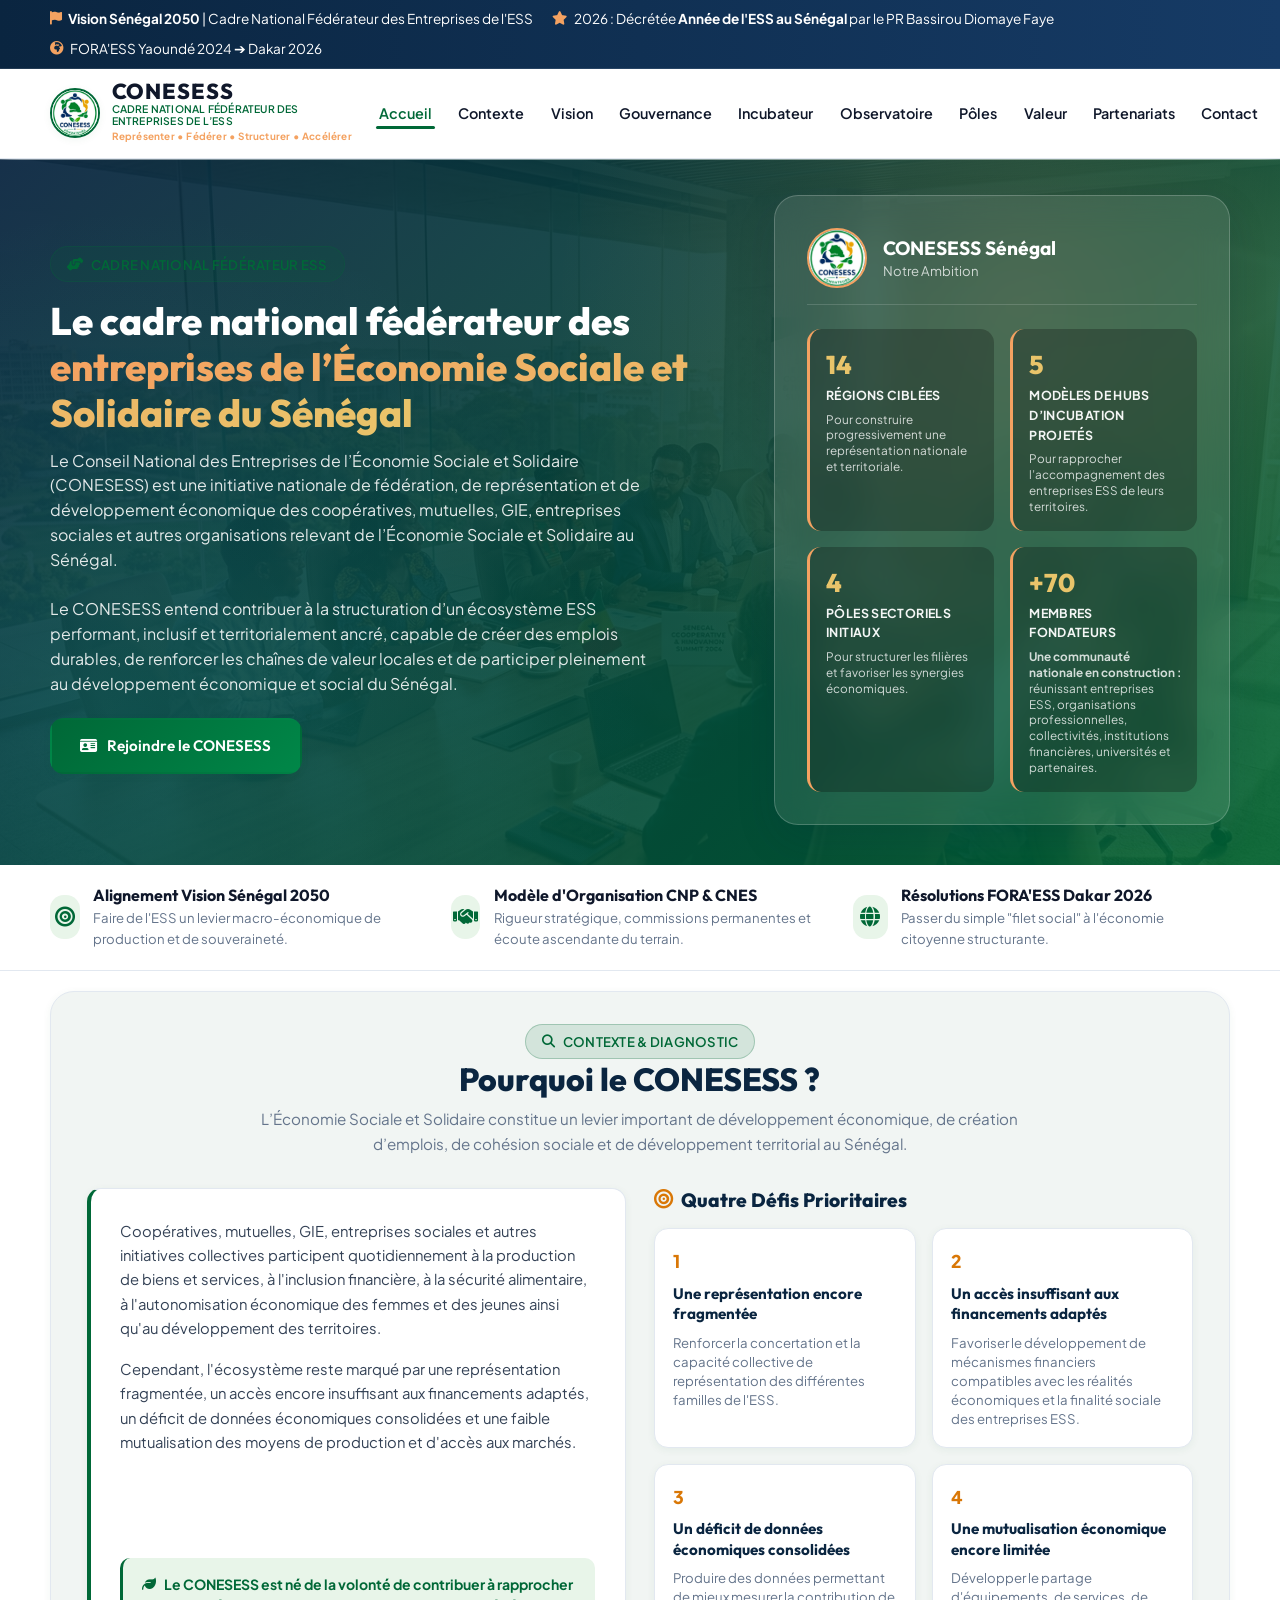
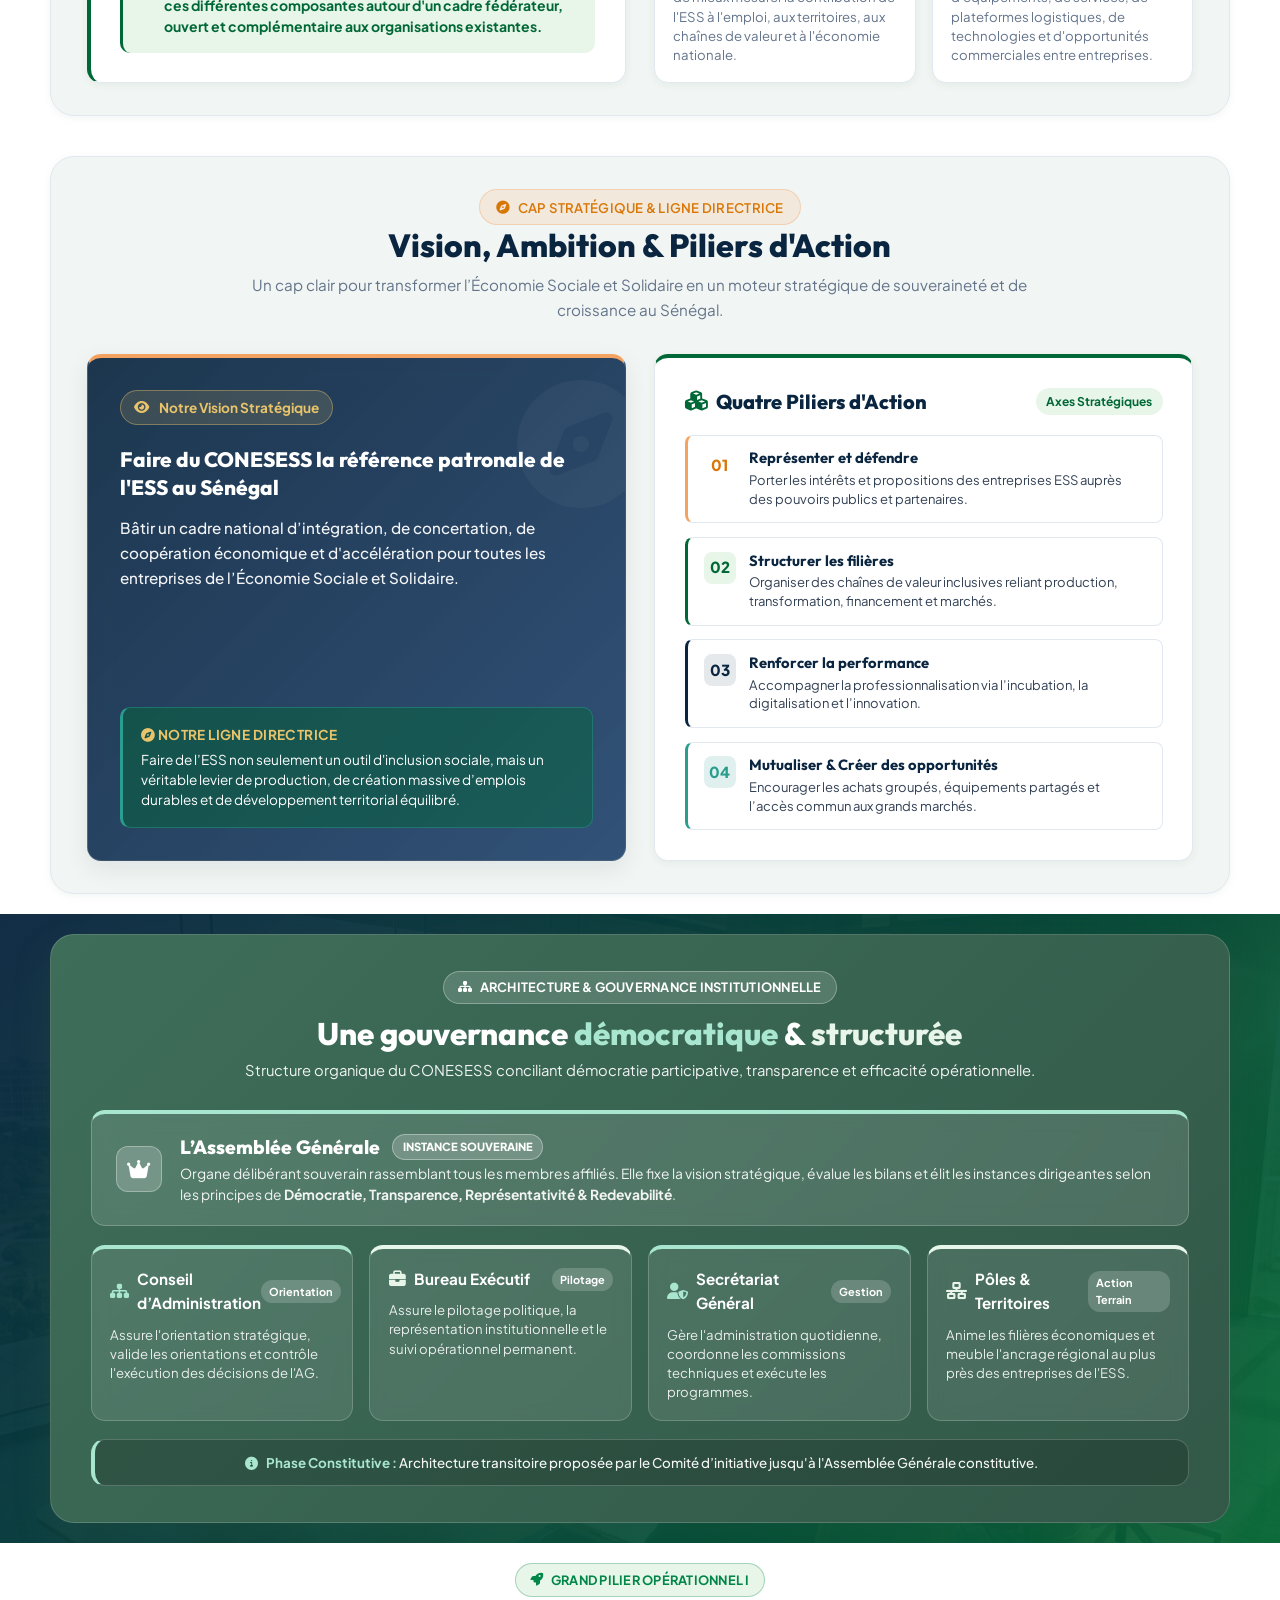
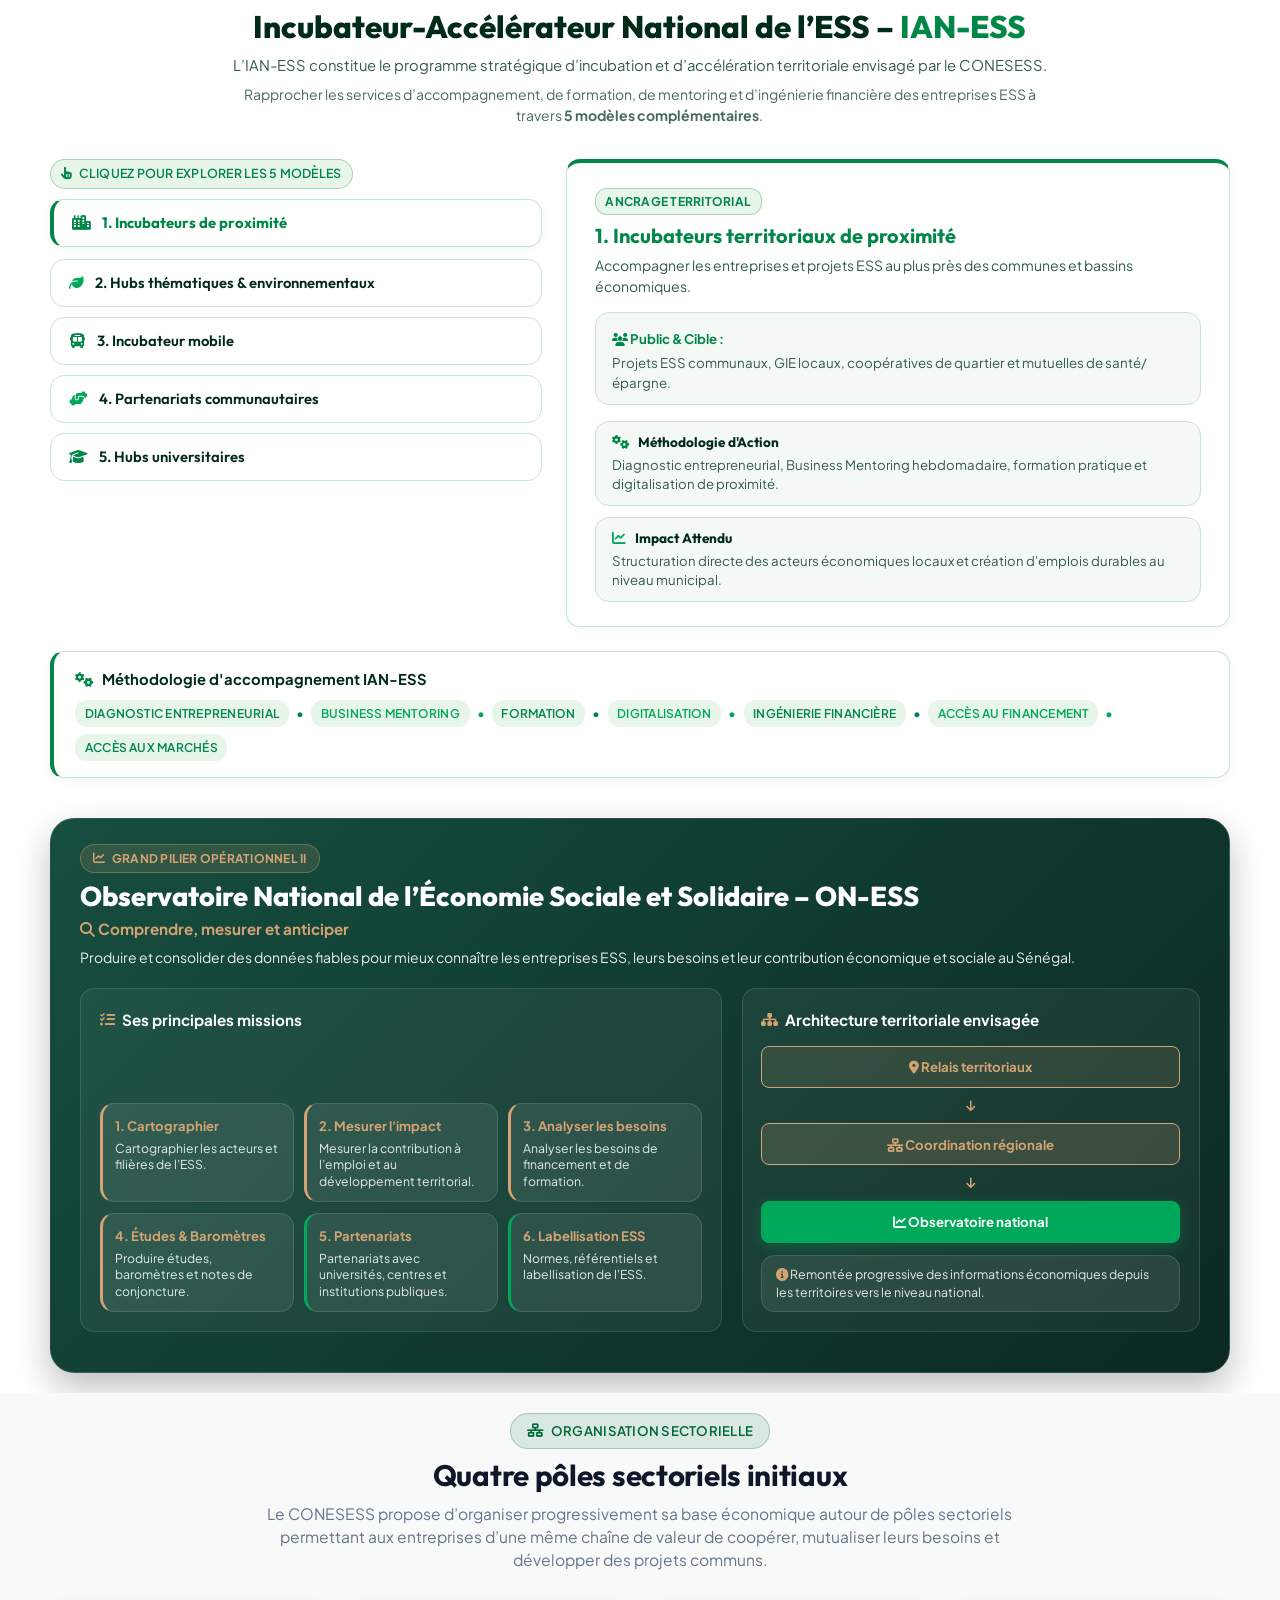
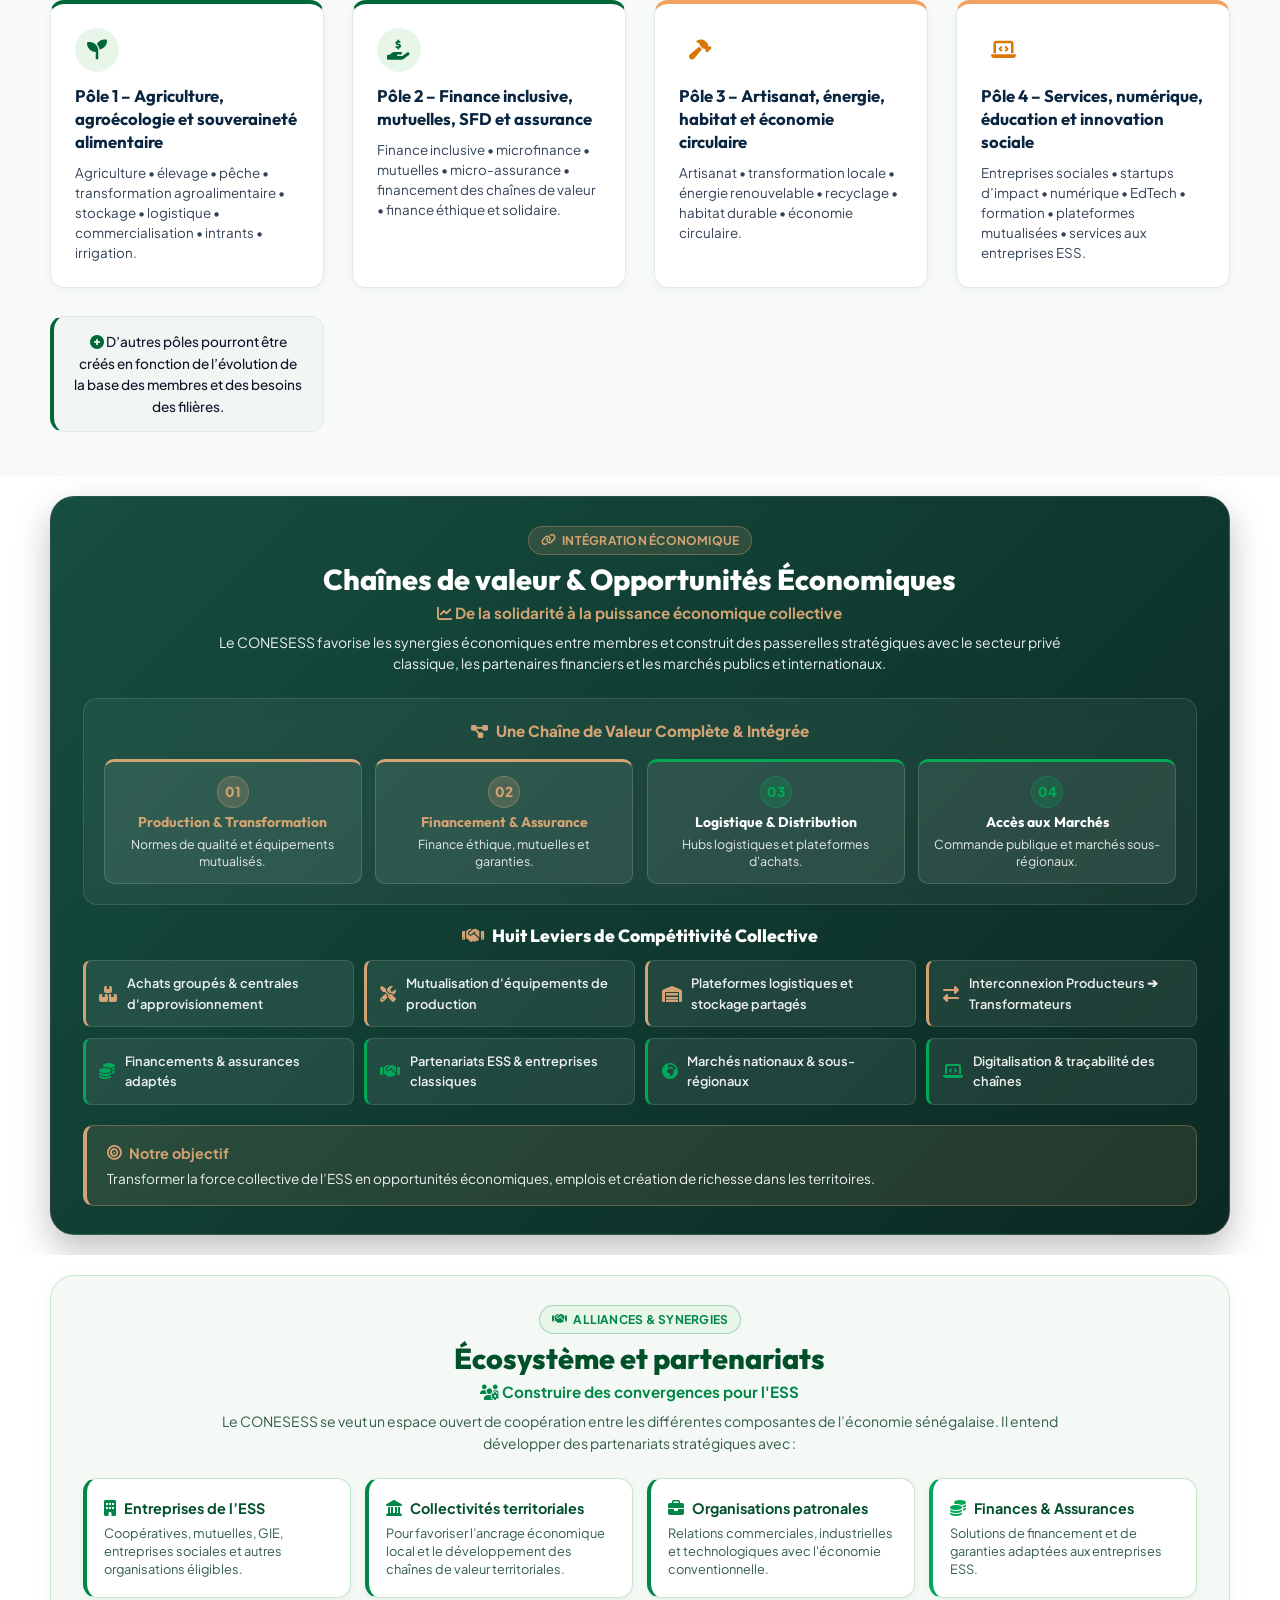
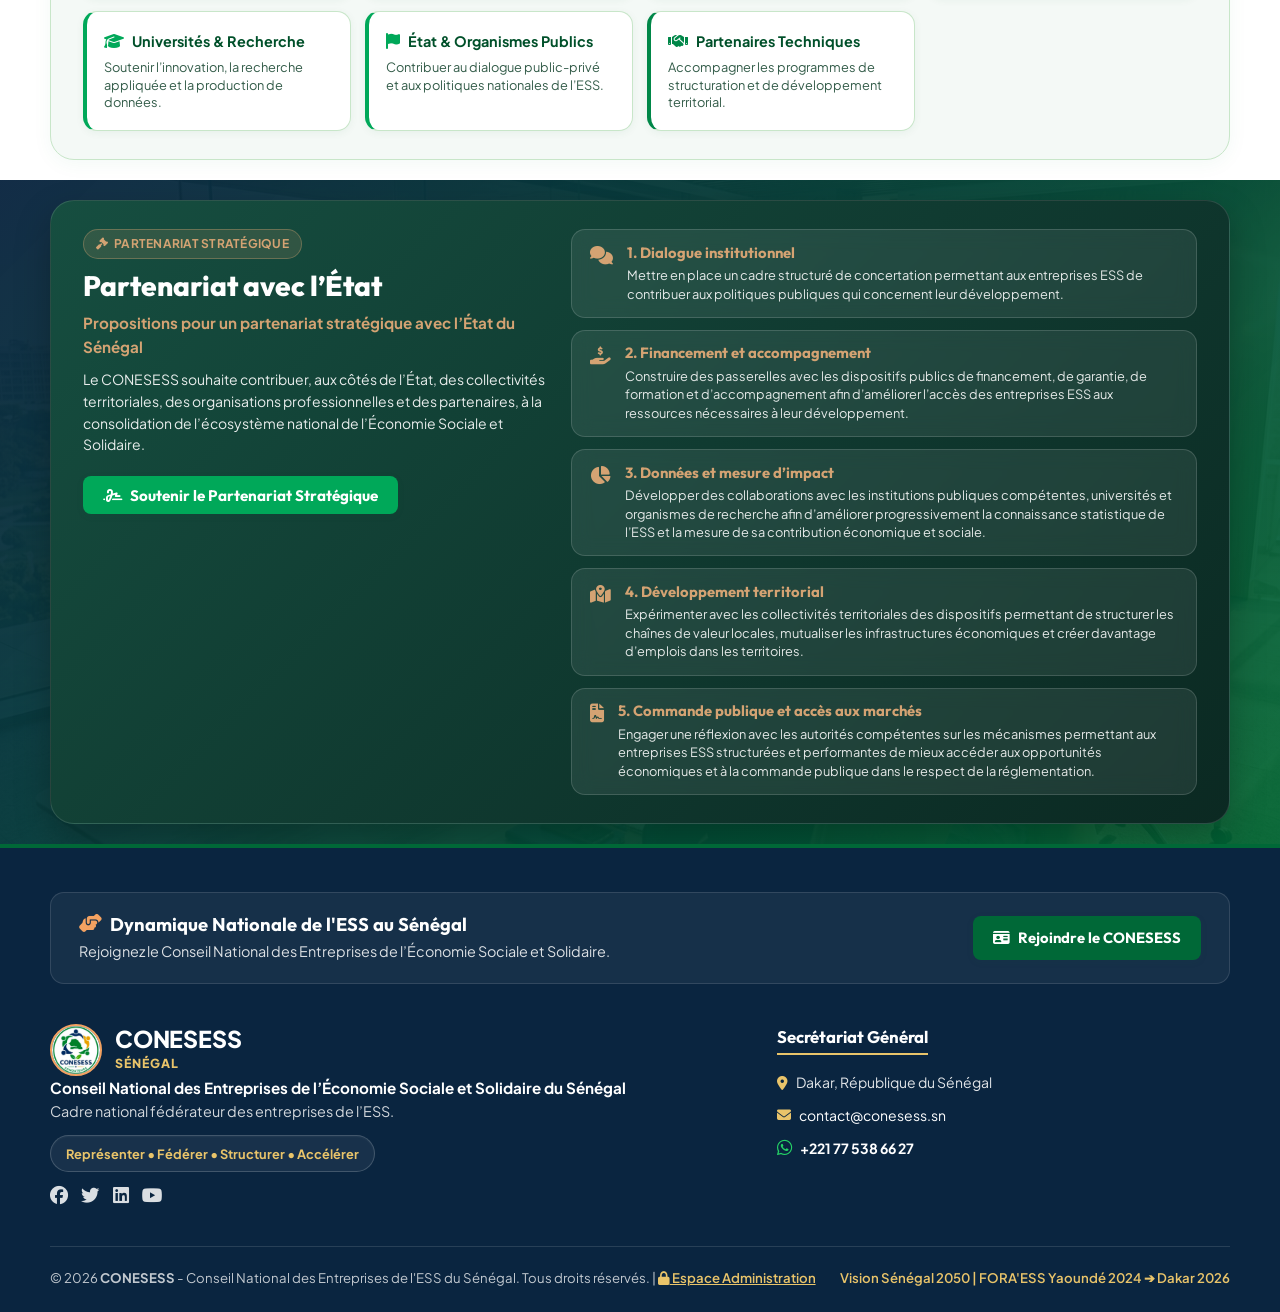
==== commit 5ce96693: "style(footer): remove redundant 'Manifester mon intérêt' button from footer columns" ====
--- a/index.html
+++ b/index.html
@@ -1356,9 +1356,6 @@
           <p style="font-size: 0.875rem; color: rgba(255,255,255,0.88); margin-bottom: 0.85rem; display: flex; align-items: center; gap: 0.5rem;">
             <i class="fab fa-whatsapp" style="color: #25D366; font-size: 1.1rem;"></i> <a href="https://wa.me/221775386627" target="_blank" style="color: #FFFFFF; text-decoration: none; font-weight: 700;">+221 77 538 66 27</a>
           </p>
-          <a href="#membership-modal" class="btn btn-sm btn-join-modal" data-open-modal="membership-modal" style="background: var(--primary-green); color: #FFFFFF; font-size: 0.8rem; padding: 0.55rem 0.95rem; border-radius: 6px; text-decoration: none; display: inline-flex; align-items: center; justify-content: center; gap: 0.4rem; font-weight: 700; border: none;">
-            <i class="fas fa-paper-plane"></i> Manifester mon intérêt
-          </a>
         </div>
 
       </div>
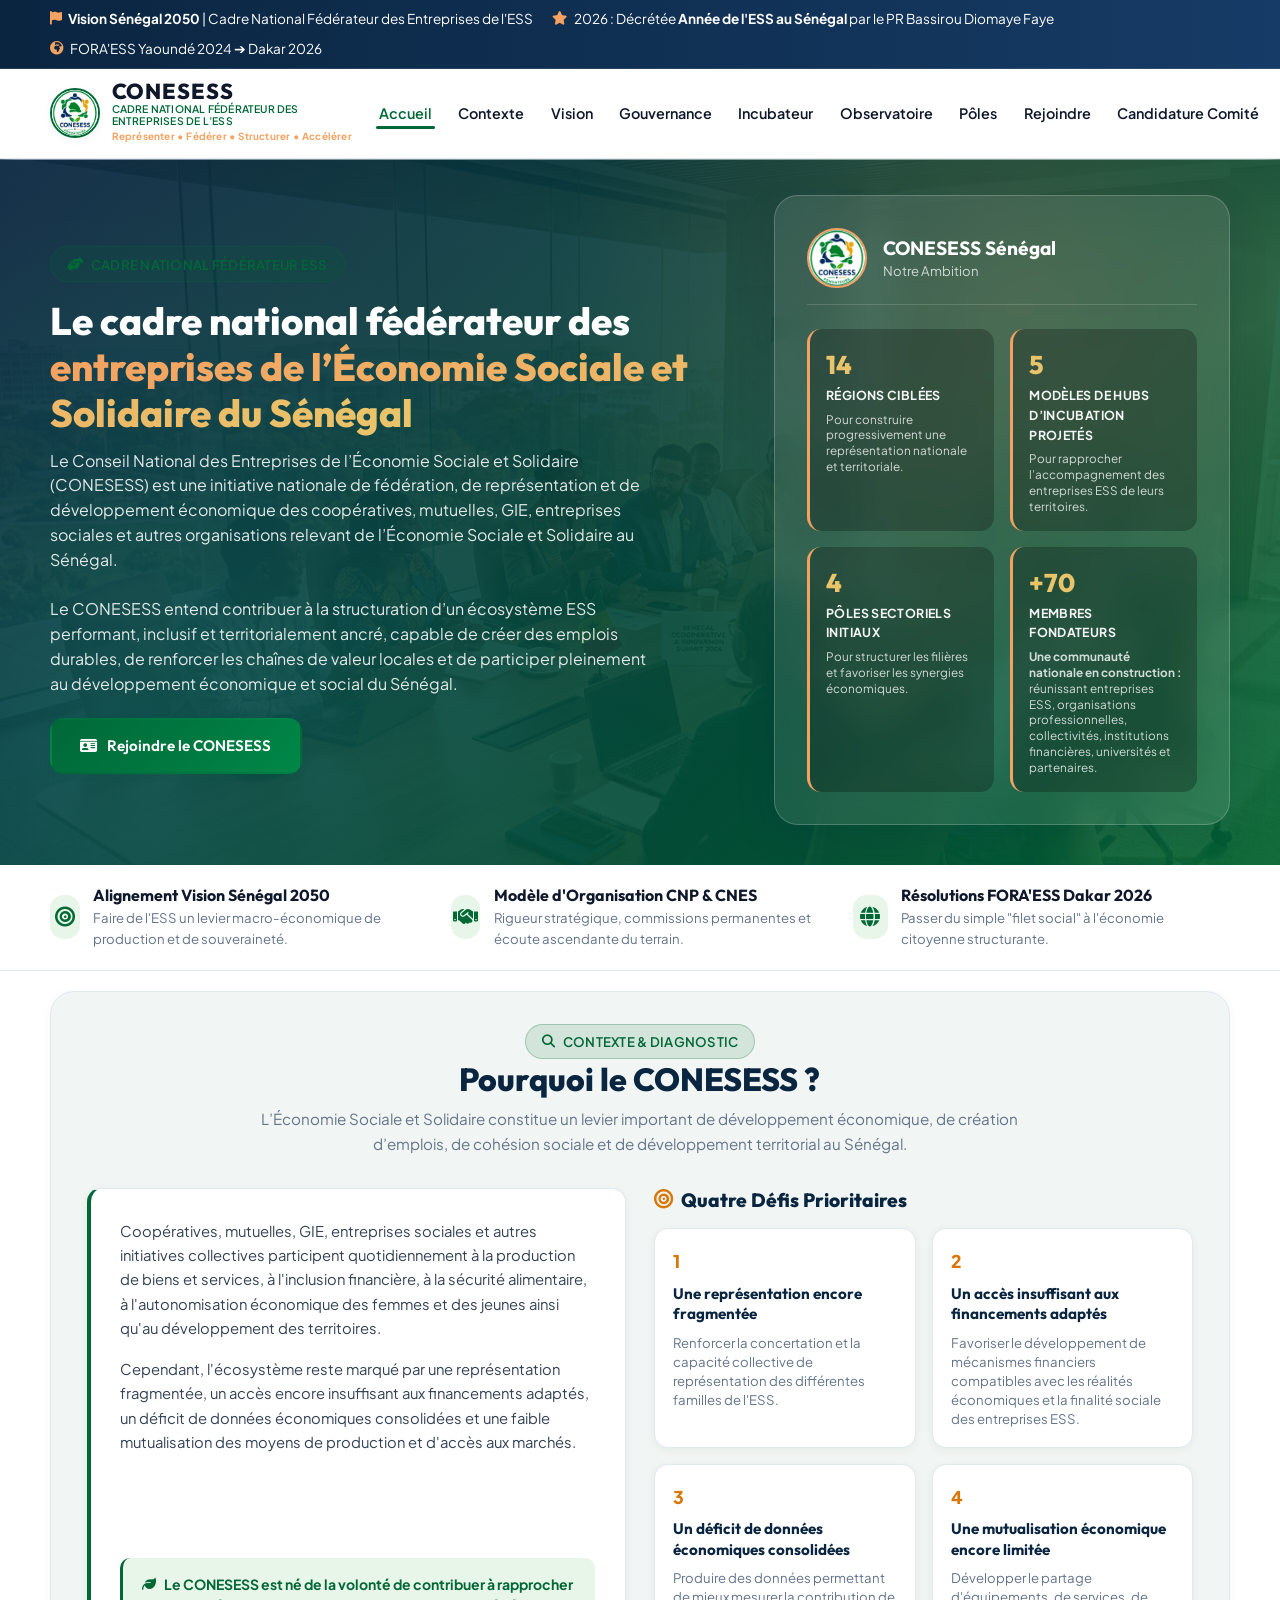
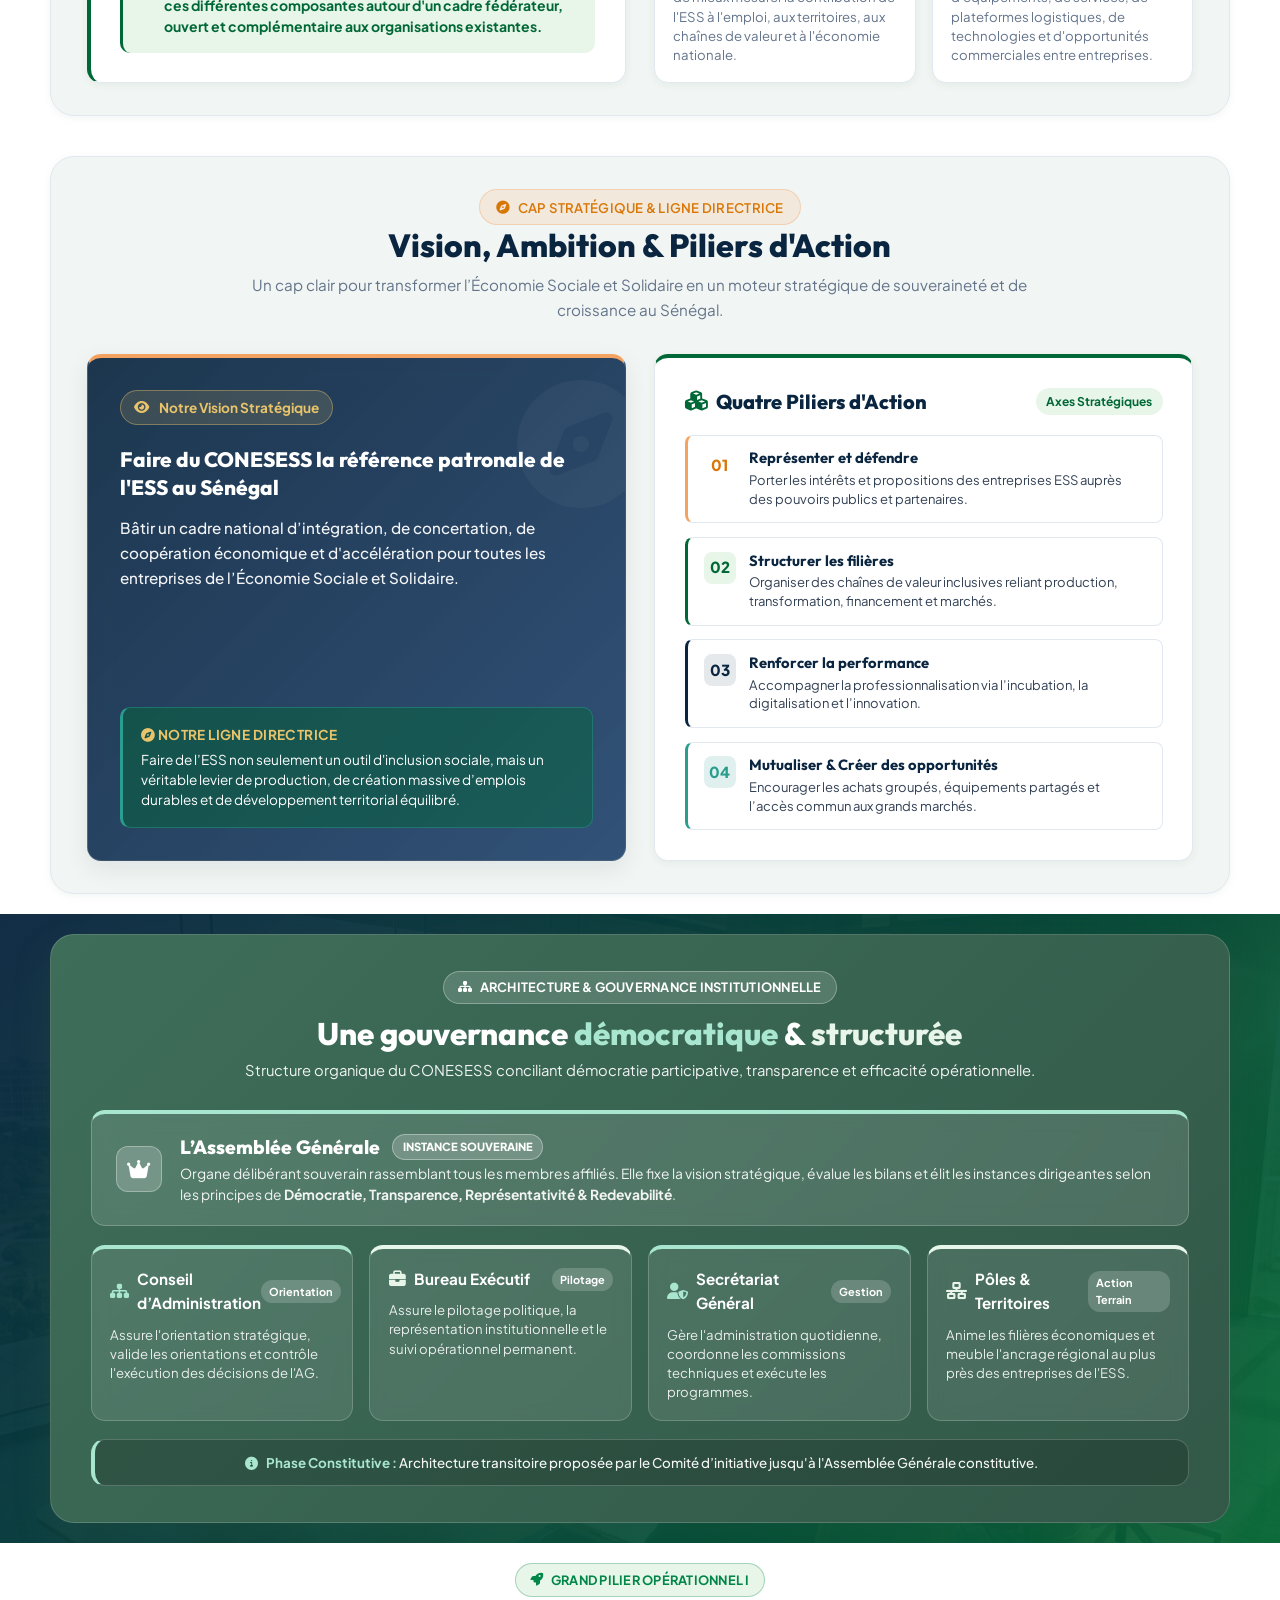
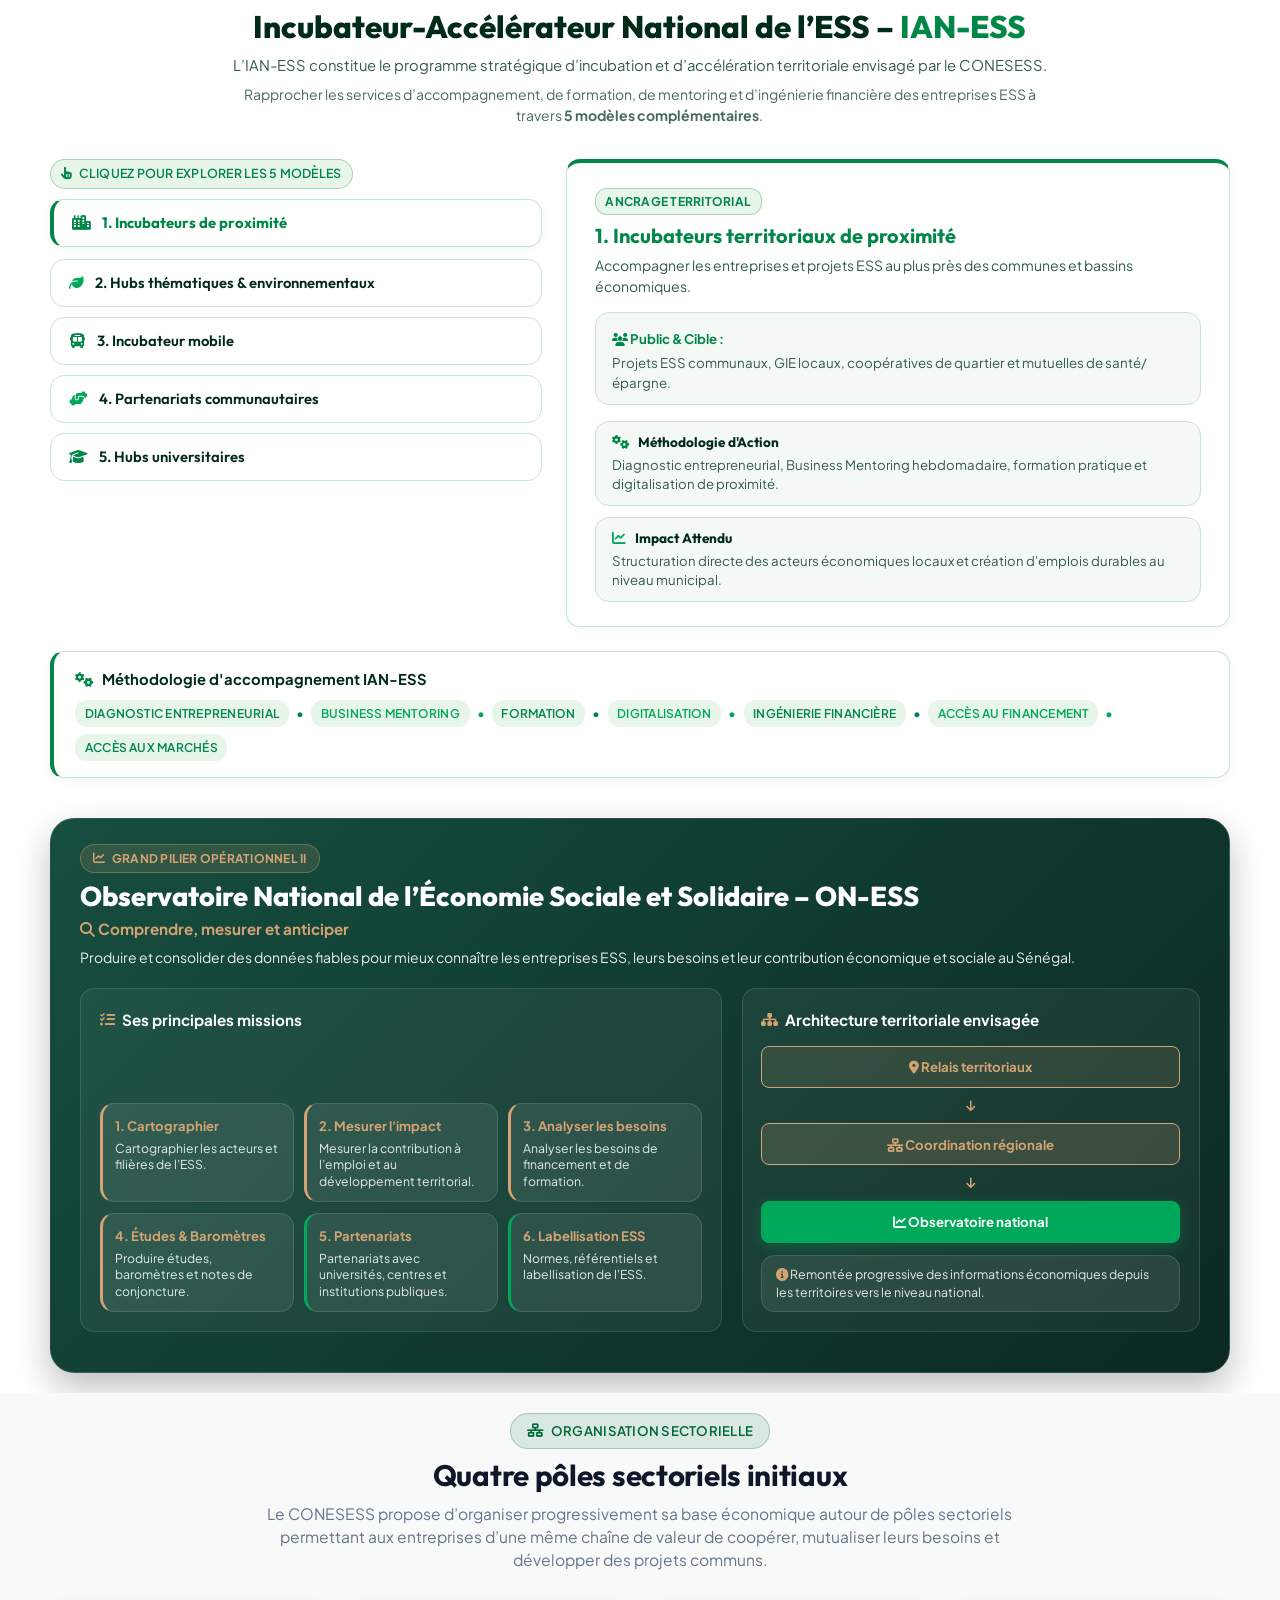
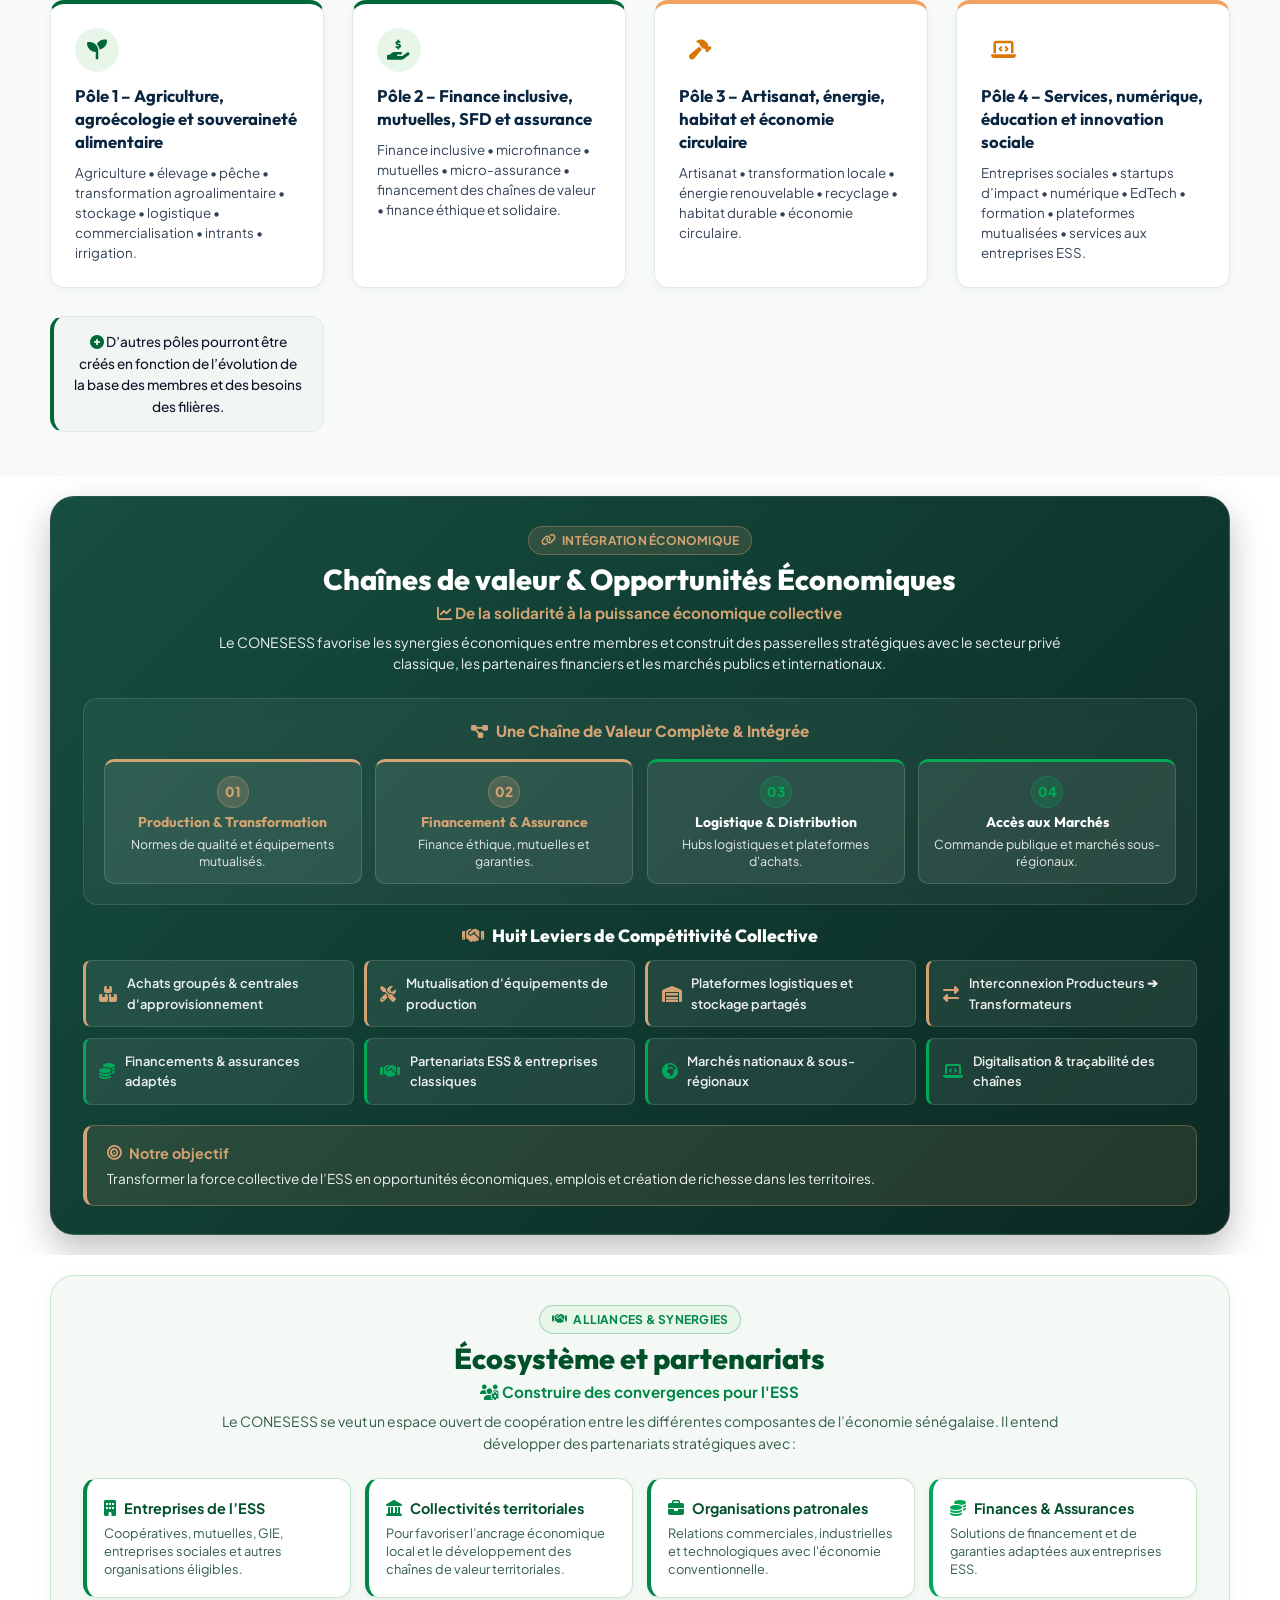
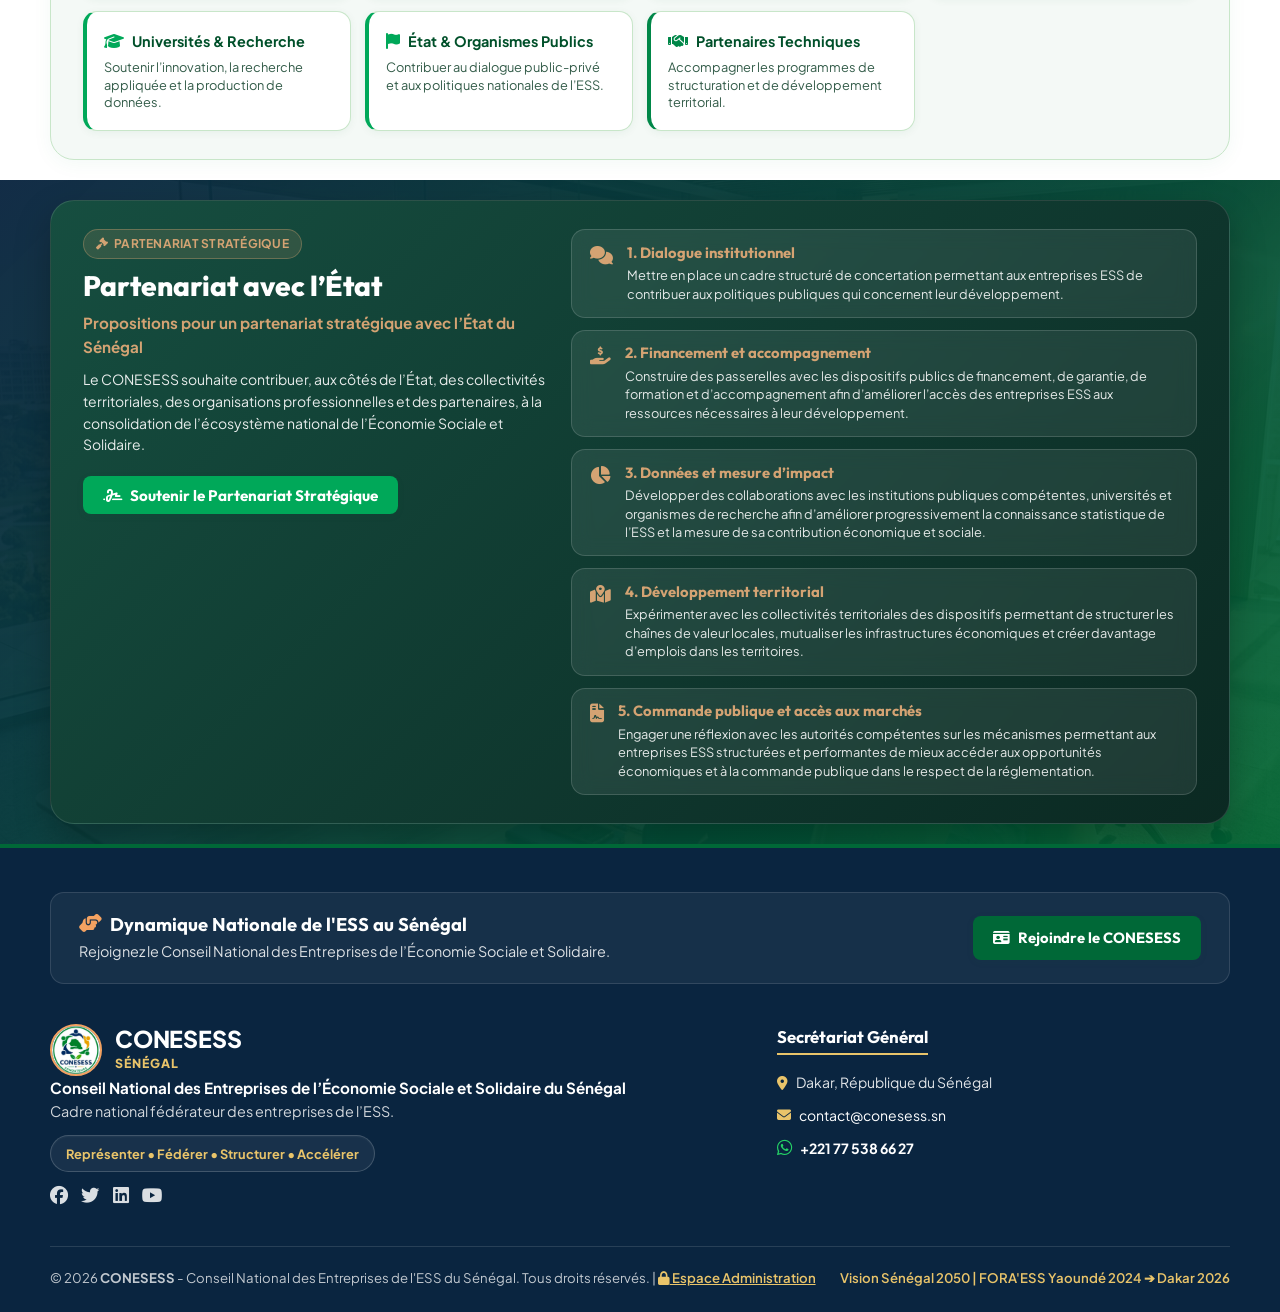
==== commit 0ef6621c: "feat(candidature): create dedicated special page candidature.html and extract candidate form from co" ====
--- a/index.html
+++ b/index.html
@@ -65,8 +65,8 @@
           <li><a href="#incubateur" class="nav-link">Incubateur</a></li>
           <li><a href="#observatoire" class="nav-link">Observatoire</a></li>
           <li><a href="#poles" class="nav-link">Pôles</a></li>
-          <li><a href="#chaines-de-valeur" class="nav-link">Valeur</a></li>
-          <li><a href="#ecosysteme" class="nav-link">Partenariats</a></li>
+          <li><a href="adhesion.html" class="nav-link">Rejoindre</a></li>
+          <li><a href="candidature.html" class="nav-link">Candidature Comité</a></li>
           <li><a href="contact.html" class="nav-link">Contact</a></li>
         </ul>
 
@@ -106,8 +106,8 @@
         <a href="#incubateur" class="mobile-nav-item"><i class="fas fa-rocket"></i> <span>Incubateur IAN-ESS</span></a>
         <a href="#observatoire" class="mobile-nav-item"><i class="fas fa-chart-line"></i> <span>Observatoire ON-ESS</span></a>
         <a href="#poles" class="mobile-nav-item"><i class="fas fa-th-large"></i> <span>Quatre Pôles Sectoriels</span></a>
-        <a href="#chaines-de-valeur" class="mobile-nav-item"><i class="fas fa-link"></i> <span>Chaînes de Valeur</span></a>
-        <a href="#ecosysteme" class="mobile-nav-item"><i class="fas fa-handshake"></i> <span>Écosystème & Partenariats</span></a>
+        <a href="adhesion.html" class="mobile-nav-item"><i class="fas fa-id-card"></i> <span>Rejoindre le CONESESS</span></a>
+        <a href="candidature.html" class="mobile-nav-item"><i class="fas fa-users-cog"></i> <span>Candidature Comité de Pilotage</span></a>
         <a href="contact.html" class="mobile-nav-item"><i class="fas fa-envelope"></i> <span>Contact Officiel</span></a>
       </nav>
     </div>
--- a/css/styles.css
+++ b/css/styles.css
@@ -1488,9 +1488,6 @@
 
 /* Responsive Breakpoints & Mobile Optimization */
 @media (max-width: 992px) {
-  #adhesion {
-    display: none !important;
-  }
   .nav-menu {
     display: none !important;
   }
@@ -2754,5 +2751,62 @@
   transition: all 0.3s ease;
 }
 
-
-
+/* RESPONSIVE 4-COLUMN FOOTER LAYOUT */
+.footer-4-cols {
+  display: grid;
+  grid-template-columns: 1.35fr 1fr 1fr 1.15fr;
+  gap: 2rem;
+  margin-bottom: 2rem;
+}
+
+@media (max-width: 992px) {
+  .footer-4-cols {
+    grid-template-columns: 1fr 1fr !important;
+    gap: 1.5rem !important;
+  }
+}
+
+@media (max-width: 640px) {
+  .footer-4-cols {
+    grid-template-columns: 1fr !important;
+    gap: 1.5rem !important;
+  }
+
+  /* Full Page & Form Mobile Optimization for adhesion.html */
+  #adhesion {
+    display: block !important;
+    padding: 1.25rem 0 !important;
+  }
+/* RESPONSIVE FOOTER OVERFLOW PREVENTION */
+.footer {
+  overflow-x: hidden !important;
+  max-width: 100vw !important;
+}
+
+.footer-top-cta,
+.footer-grid,
+.footer-bottom {
+  max-width: 100% !important;
+  box-sizing: border-border-box !important;
+}
+
+@media (max-width: 768px) {
+  .footer-top-cta {
+    flex-direction: column !important;
+    align-items: flex-start !important;
+    gap: 0.85rem !important;
+    padding: 1rem !important;
+  }
+  .footer-grid {
+    grid-template-columns: 1fr !important;
+    gap: 1.5rem !important;
+  }
+  .footer-bottom {
+    flex-direction: column !important;
+    align-items: flex-start !important;
+    gap: 0.6rem !important;
+  }
+}
+
+
+
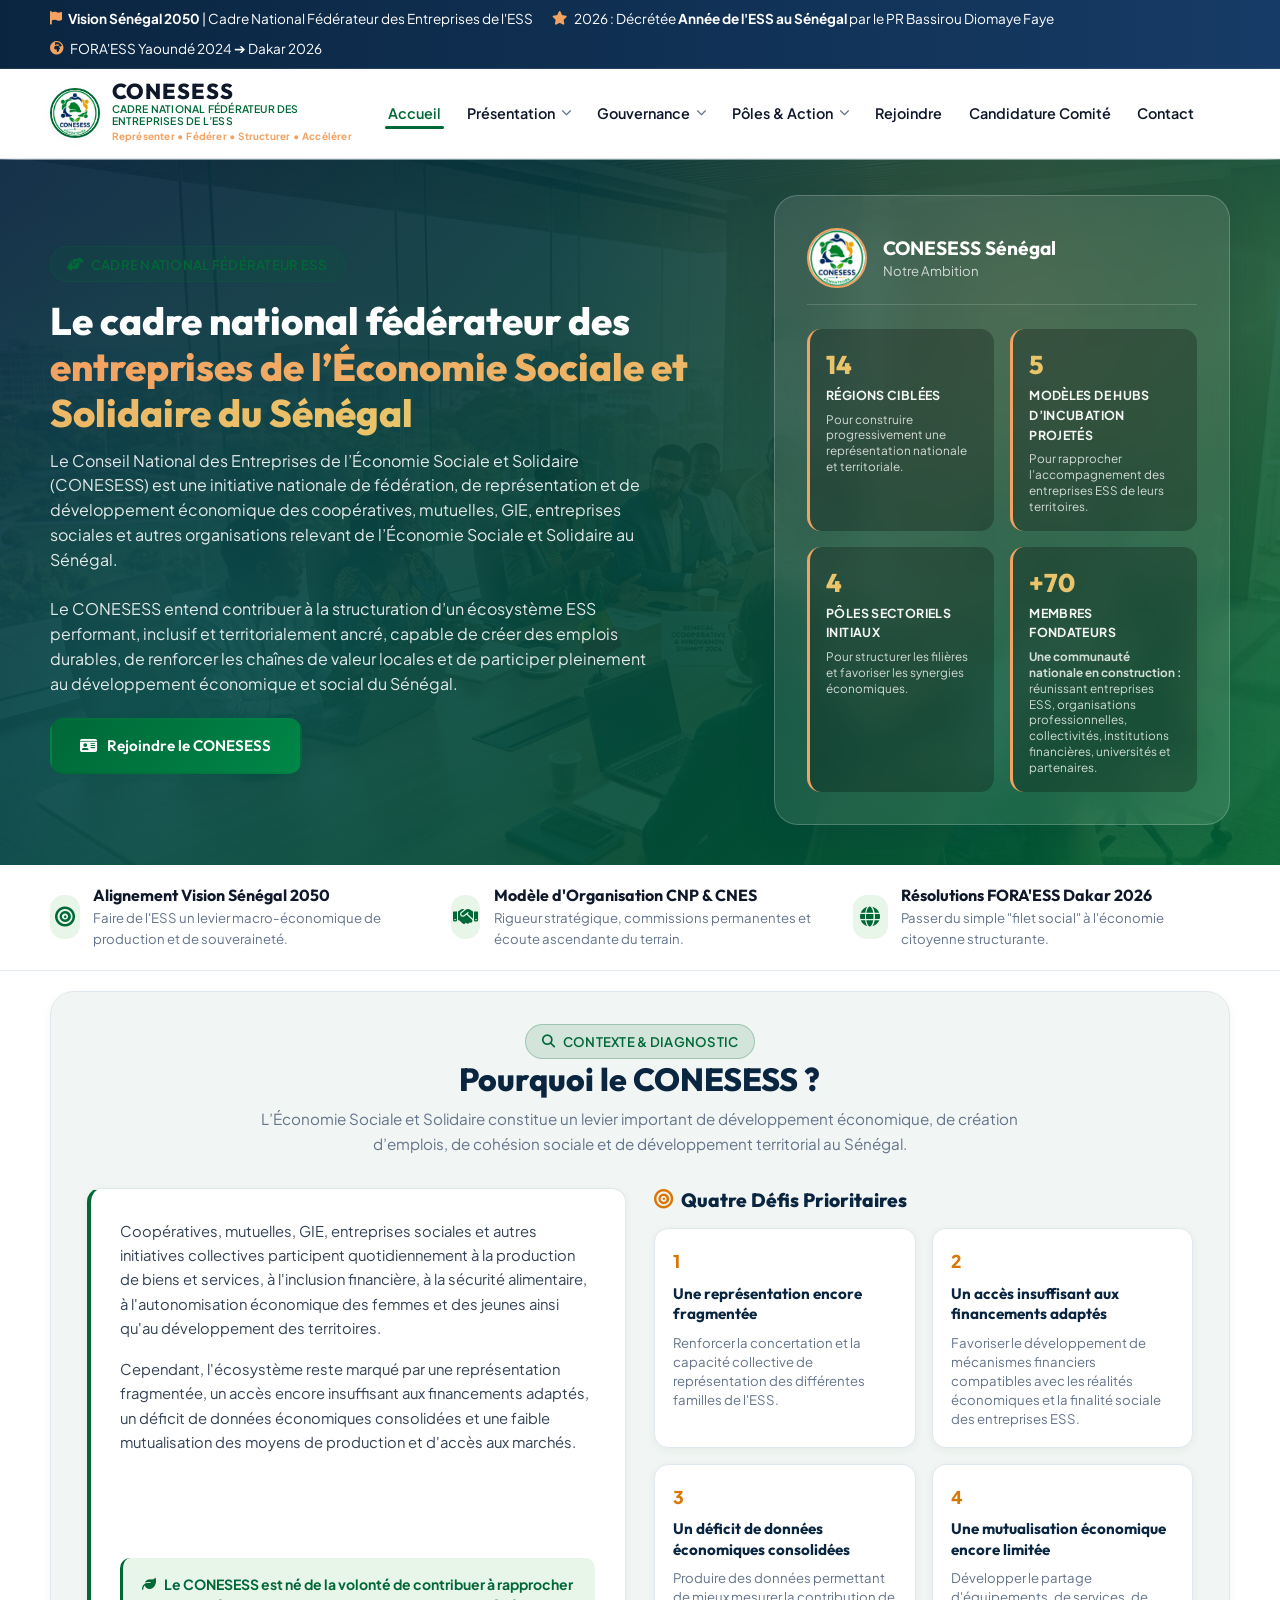
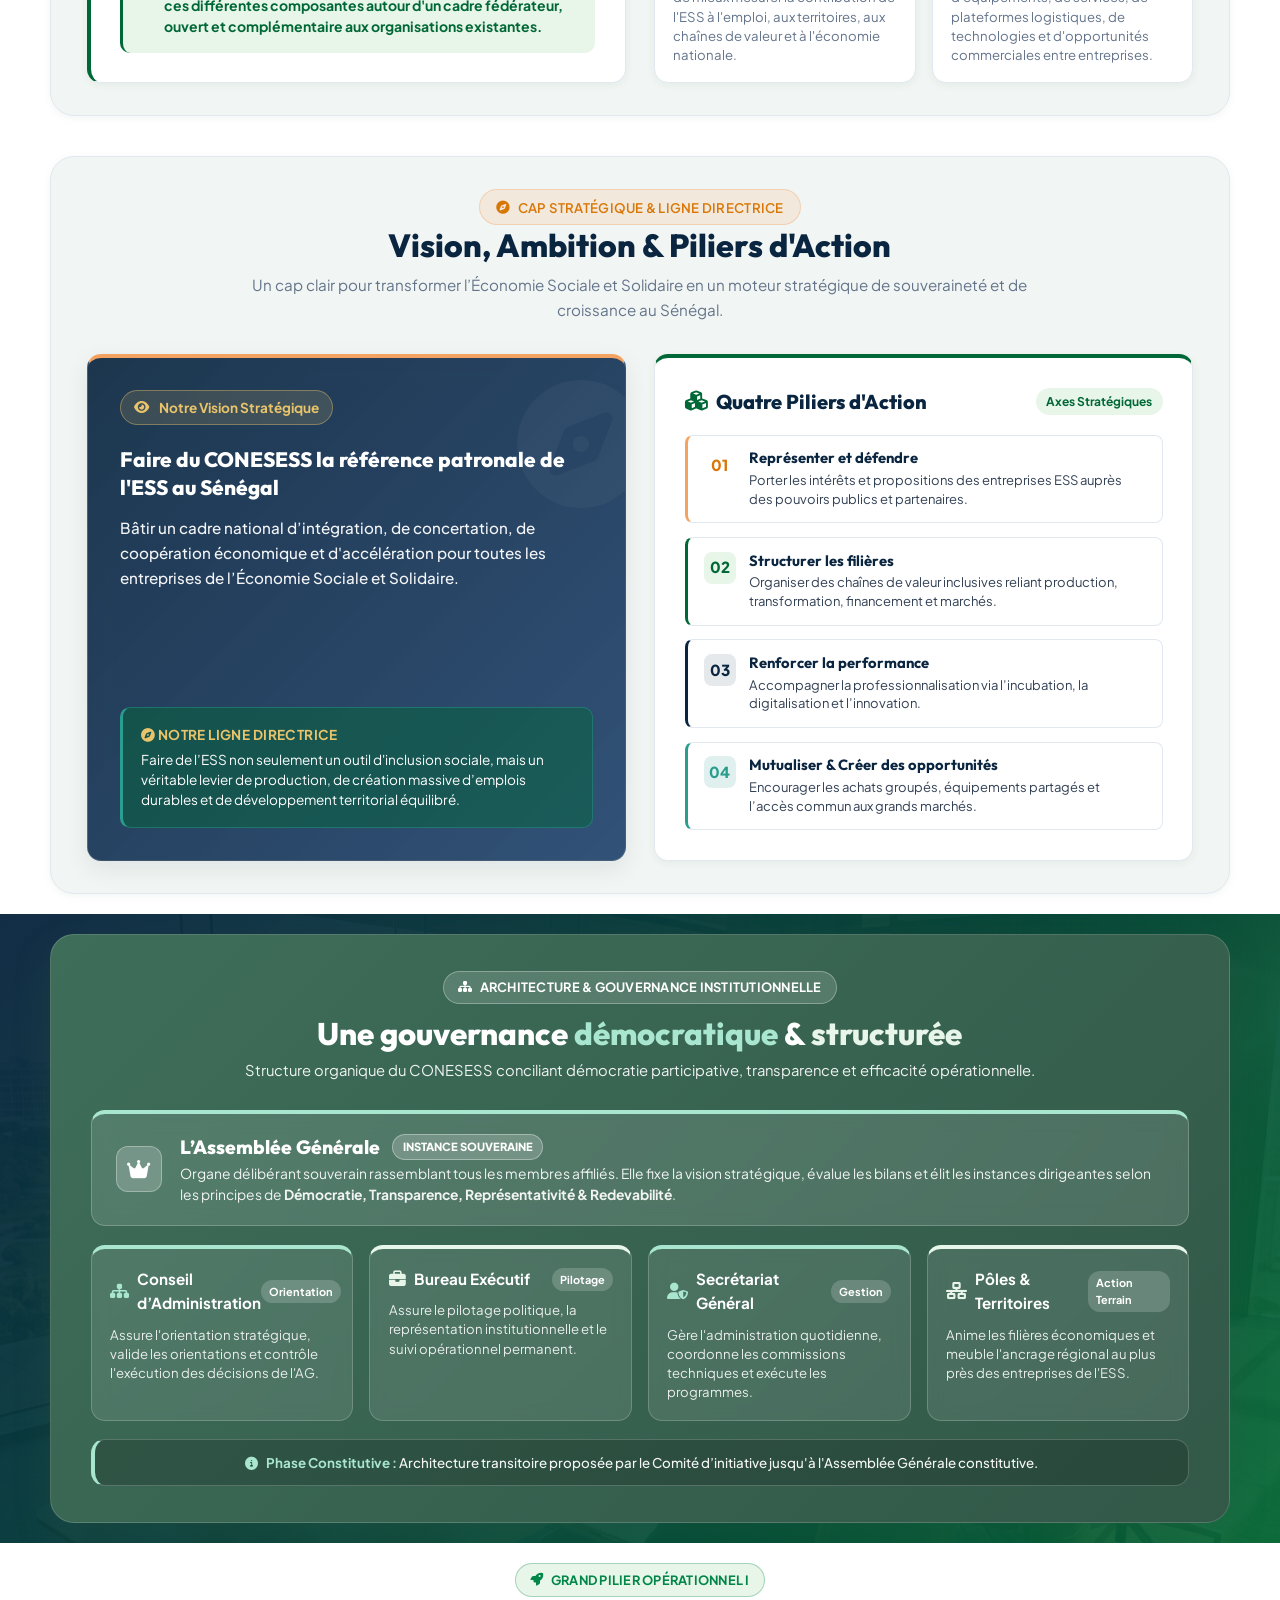
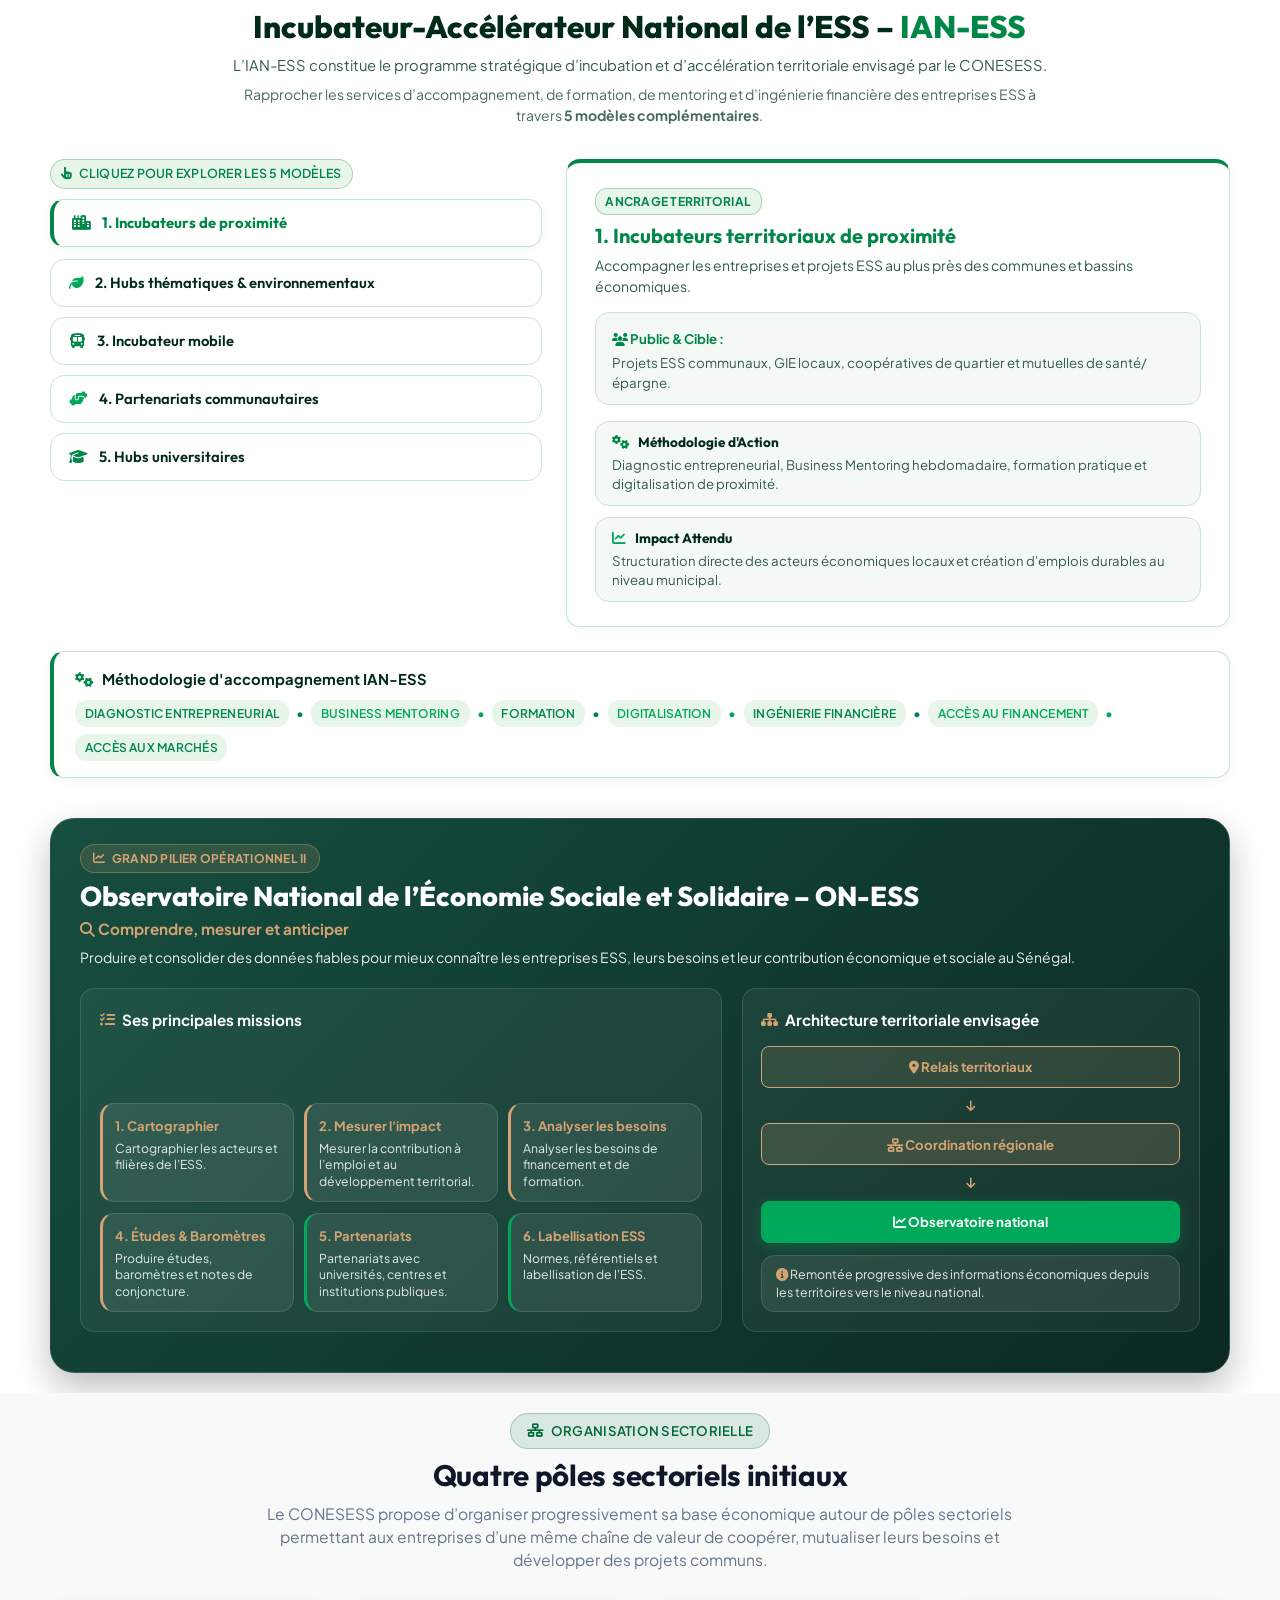
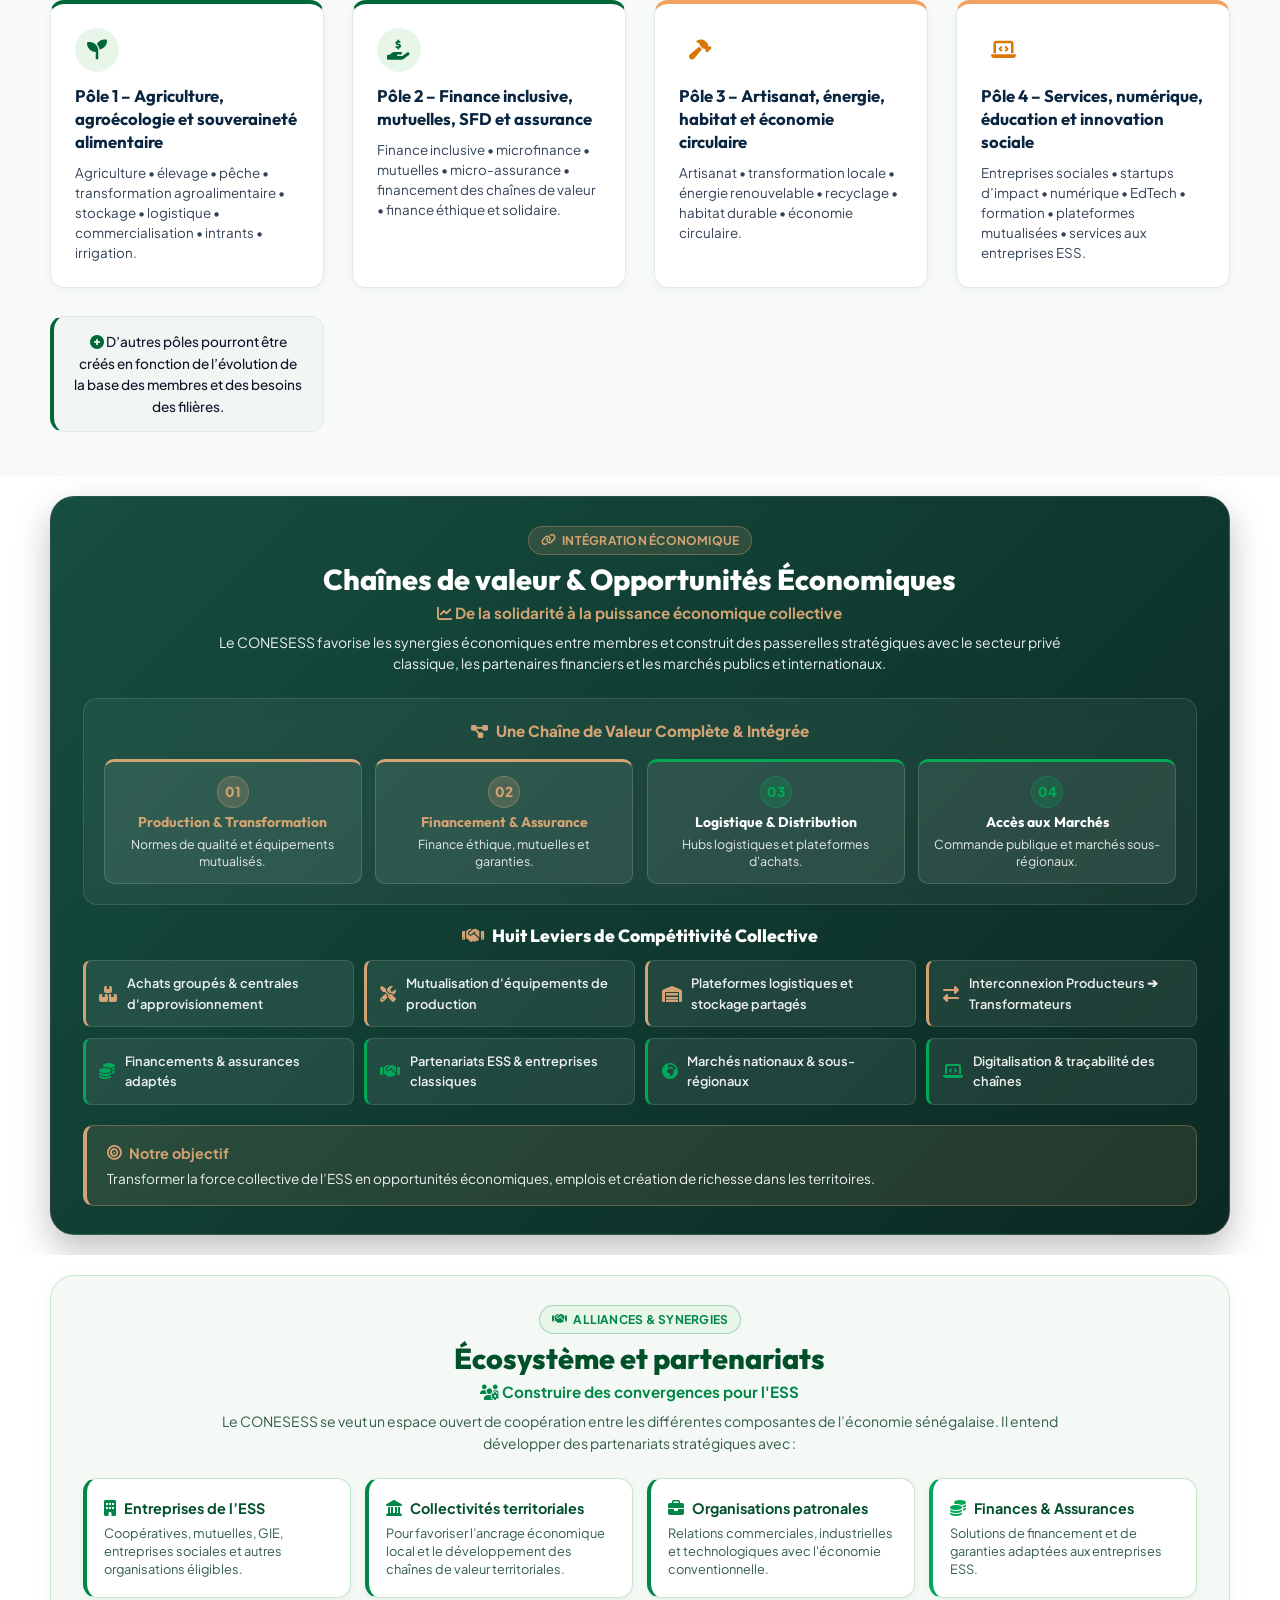
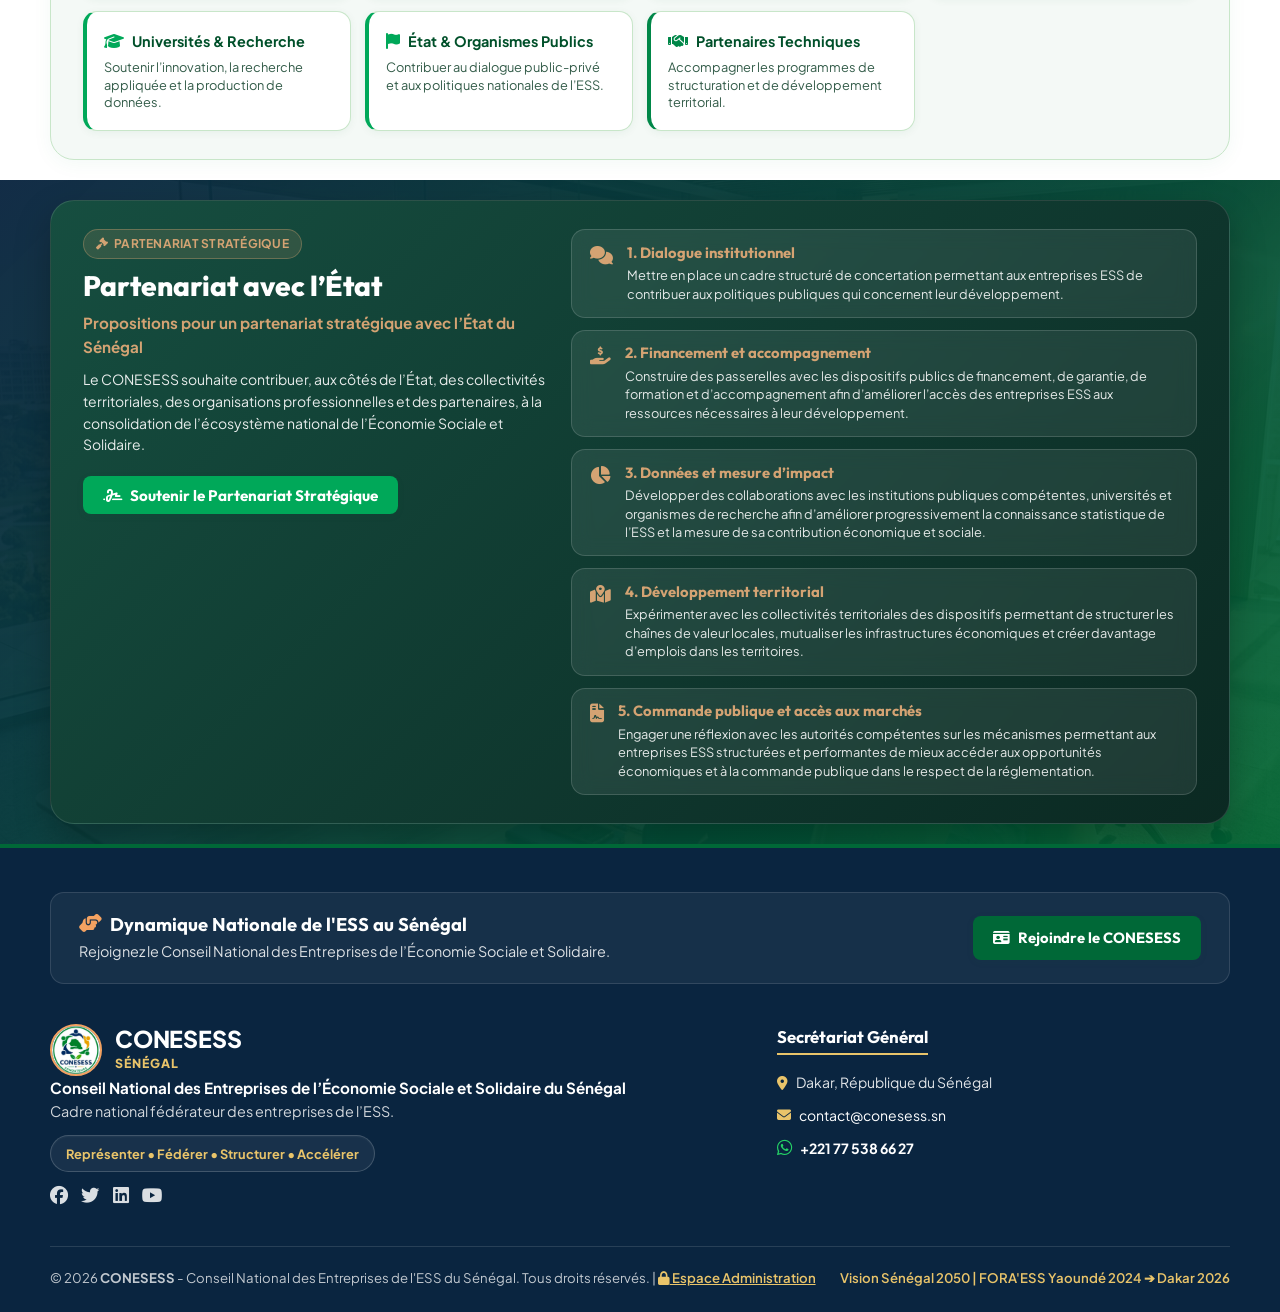
==== commit 2b6467c6: "feat(navigation): add structured multi-level dropdown navbar and categorized mobile drawer across al" ====
--- a/index.html
+++ b/index.html
@@ -59,12 +59,43 @@
 
         <ul class="nav-menu">
           <li><a href="#accueil" class="nav-link active">Accueil</a></li>
-          <li><a href="#contexte" class="nav-link">Contexte</a></li>
-          <li><a href="#vision" class="nav-link">Vision</a></li>
-          <li><a href="#gouvernance" class="nav-link">Gouvernance</a></li>
-          <li><a href="#incubateur" class="nav-link">Incubateur</a></li>
-          <li><a href="#observatoire" class="nav-link">Observatoire</a></li>
-          <li><a href="#poles" class="nav-link">Pôles</a></li>
+
+          <!-- Dropdown 1: Présentation -->
+          <li class="nav-item-dropdown">
+            <a href="#contexte" class="nav-link dropdown-toggle">
+              Présentation <i class="fas fa-chevron-down"></i>
+            </a>
+            <ul class="dropdown-menu">
+              <li><a href="#contexte" class="dropdown-item"><i class="fas fa-file-alt"></i> Contexte & Diagnostic</a></li>
+              <li><a href="#vision" class="dropdown-item"><i class="fas fa-compass"></i> Vision Stratégique 2050</a></li>
+            </ul>
+          </li>
+
+          <!-- Dropdown 2: Gouvernance & Piliers -->
+          <li class="nav-item-dropdown">
+            <a href="#gouvernance" class="nav-link dropdown-toggle">
+              Gouvernance <i class="fas fa-chevron-down"></i>
+            </a>
+            <ul class="dropdown-menu">
+              <li><a href="#gouvernance" class="dropdown-item"><i class="fas fa-sitemap"></i> Gouvernance Souveraine</a></li>
+              <li><a href="#incubateur" class="dropdown-item"><i class="fas fa-rocket"></i> Incubateur IAN-ESS</a></li>
+              <li><a href="#observatoire" class="dropdown-item"><i class="fas fa-search"></i> Observatoire ON-ESS</a></li>
+            </ul>
+          </li>
+
+          <!-- Dropdown 3: Pôles & Action -->
+          <li class="nav-item-dropdown">
+            <a href="#poles" class="nav-link dropdown-toggle">
+              Pôles & Action <i class="fas fa-chevron-down"></i>
+            </a>
+            <ul class="dropdown-menu">
+              <li><a href="#poles" class="dropdown-item"><i class="fas fa-th-large"></i> 4 Pôles Métiers</a></li>
+              <li><a href="#chaines-de-valeur" class="dropdown-item"><i class="fas fa-link"></i> Chaînes de Valeur</a></li>
+              <li><a href="#ecosysteme" class="dropdown-item"><i class="fas fa-handshake"></i> Écosystème & Partenariats</a></li>
+              <li><a href="#plaidoyer" class="dropdown-item"><i class="fas fa-balance-scale"></i> Plaidoyer avec l'État</a></li>
+            </ul>
+          </li>
+
           <li><a href="adhesion.html" class="nav-link">Rejoindre</a></li>
           <li><a href="candidature.html" class="nav-link">Candidature Comité</a></li>
           <li><a href="contact.html" class="nav-link">Contact</a></li>
@@ -99,16 +130,27 @@
 
     <div class="mobile-drawer-body">
       <nav class="mobile-drawer-links">
+        <div class="mobile-drawer-section-title"><i class="fas fa-compass"></i> PRÉSENTATION & STRATÉGIE</div>
         <a href="#accueil" class="mobile-nav-item active"><i class="fas fa-home"></i> <span>Accueil</span></a>
         <a href="#contexte" class="mobile-nav-item"><i class="fas fa-file-alt"></i> <span>Contexte & Diagnostic</span></a>
-        <a href="#vision" class="mobile-nav-item"><i class="fas fa-compass"></i> <span>Vision & Ligne Directrice</span></a>
+        <a href="#vision" class="mobile-nav-item"><i class="fas fa-compass"></i> <span>Vision Stratégique 2050</span></a>
+
+        <div class="mobile-drawer-section-title"><i class="fas fa-sitemap"></i> GOUVERNANCE & PILIERS</div>
         <a href="#gouvernance" class="mobile-nav-item"><i class="fas fa-sitemap"></i> <span>Gouvernance Souveraine</span></a>
         <a href="#incubateur" class="mobile-nav-item"><i class="fas fa-rocket"></i> <span>Incubateur IAN-ESS</span></a>
-        <a href="#observatoire" class="mobile-nav-item"><i class="fas fa-chart-line"></i> <span>Observatoire ON-ESS</span></a>
-        <a href="#poles" class="mobile-nav-item"><i class="fas fa-th-large"></i> <span>Quatre Pôles Sectoriels</span></a>
+        <a href="#observatoire" class="mobile-nav-item"><i class="fas fa-search"></i> <span>Observatoire ON-ESS</span></a>
+
+        <div class="mobile-drawer-section-title"><i class="fas fa-network-wired"></i> PÔLES & PARTENARIATS</div>
+        <a href="#poles" class="mobile-nav-item"><i class="fas fa-th-large"></i> <span>4 Pôles Métiers</span></a>
+        <a href="#chaines-de-valeur" class="mobile-nav-item"><i class="fas fa-link"></i> <span>Chaînes de Valeur</span></a>
+        <a href="#ecosysteme" class="mobile-nav-item"><i class="fas fa-handshake"></i> <span>Écosystème & Partenariats</span></a>
+        <a href="#plaidoyer" class="mobile-nav-item"><i class="fas fa-balance-scale"></i> <span>Plaidoyer avec l'État</span></a>
+
+        <div class="mobile-drawer-section-title"><i class="fas fa-paper-plane"></i> FORMULAIRES & ACCÈS</div>
         <a href="adhesion.html" class="mobile-nav-item"><i class="fas fa-id-card"></i> <span>Rejoindre le CONESESS</span></a>
         <a href="candidature.html" class="mobile-nav-item"><i class="fas fa-users-cog"></i> <span>Candidature Comité de Pilotage</span></a>
         <a href="contact.html" class="mobile-nav-item"><i class="fas fa-envelope"></i> <span>Contact Officiel</span></a>
+        <a href="admin.html" class="mobile-nav-item" style="color: #E9C46A;"><i class="fas fa-lock"></i> <span>Espace Administration</span></a>
       </nav>
     </div>
 
--- a/css/styles.css
+++ b/css/styles.css
@@ -358,6 +358,90 @@
   color: var(--primary-green);
 }
 
+/* DROPDOWN NAVIGATION STYLES */
+.nav-item-dropdown {
+  position: relative;
+}
+
+.dropdown-toggle {
+  display: inline-flex;
+  align-items: center;
+  gap: 0.35rem;
+  cursor: pointer;
+}
+
+.dropdown-toggle i.fa-chevron-down {
+  font-size: 0.65rem;
+  transition: transform 0.25 ease;
+  color: var(--text-muted);
+}
+
+.nav-item-dropdown:hover .dropdown-toggle i.fa-chevron-down {
+  transform: rotate(180deg);
+  color: var(--primary-green);
+}
+
+.dropdown-menu {
+  position: absolute;
+  top: 100%;
+  left: 50%;
+  transform: translateX(-50%) translateY(10px);
+  min-width: 230px;
+  background: #FFFFFF;
+  border-radius: 12px;
+  box-shadow: 0 12px 32px rgba(10, 37, 64, 0.15);
+  border: 1px solid var(--border-light);
+  padding: 0.5rem 0;
+  opacity: 0;
+  visibility: hidden;
+  transition: all 0.25s cubic-bezier(0.16, 1, 0.3, 1);
+  z-index: 1100;
+  list-style: none;
+  margin: 0;
+}
+
+.nav-item-dropdown:hover .dropdown-menu {
+  opacity: 1;
+  visibility: visible;
+  transform: translateX(-50%) translateY(0);
+}
+
+.dropdown-item {
+  display: flex;
+  align-items: center;
+  gap: 0.65rem;
+  padding: 0.6rem 1.15rem;
+  font-size: 0.85rem;
+  font-weight: 600;
+  color: var(--text-dark);
+  transition: background 0.15s ease, color 0.15s ease;
+  text-decoration: none;
+}
+
+.dropdown-item i {
+  color: var(--primary-green);
+  font-size: 0.8rem;
+  width: 16px;
+  text-align: center;
+}
+
+.dropdown-item:hover {
+  background: rgba(0, 135, 72, 0.06);
+  color: var(--primary-green);
+}
+
+.mobile-drawer-section-title {
+  font-size: 0.7rem;
+  font-weight: 800;
+  color: var(--accent-gold);
+  text-transform: uppercase;
+  letter-spacing: 0.06em;
+  padding: 0.85rem 1rem 0.35rem 1rem;
+  border-bottom: 1px dashed rgba(255, 255, 255, 0.15);
+  margin-top: 0.5rem;
+}
+
+
 .nav-link:hover::after, .nav-link.active::after {
   width: 100%;
 }
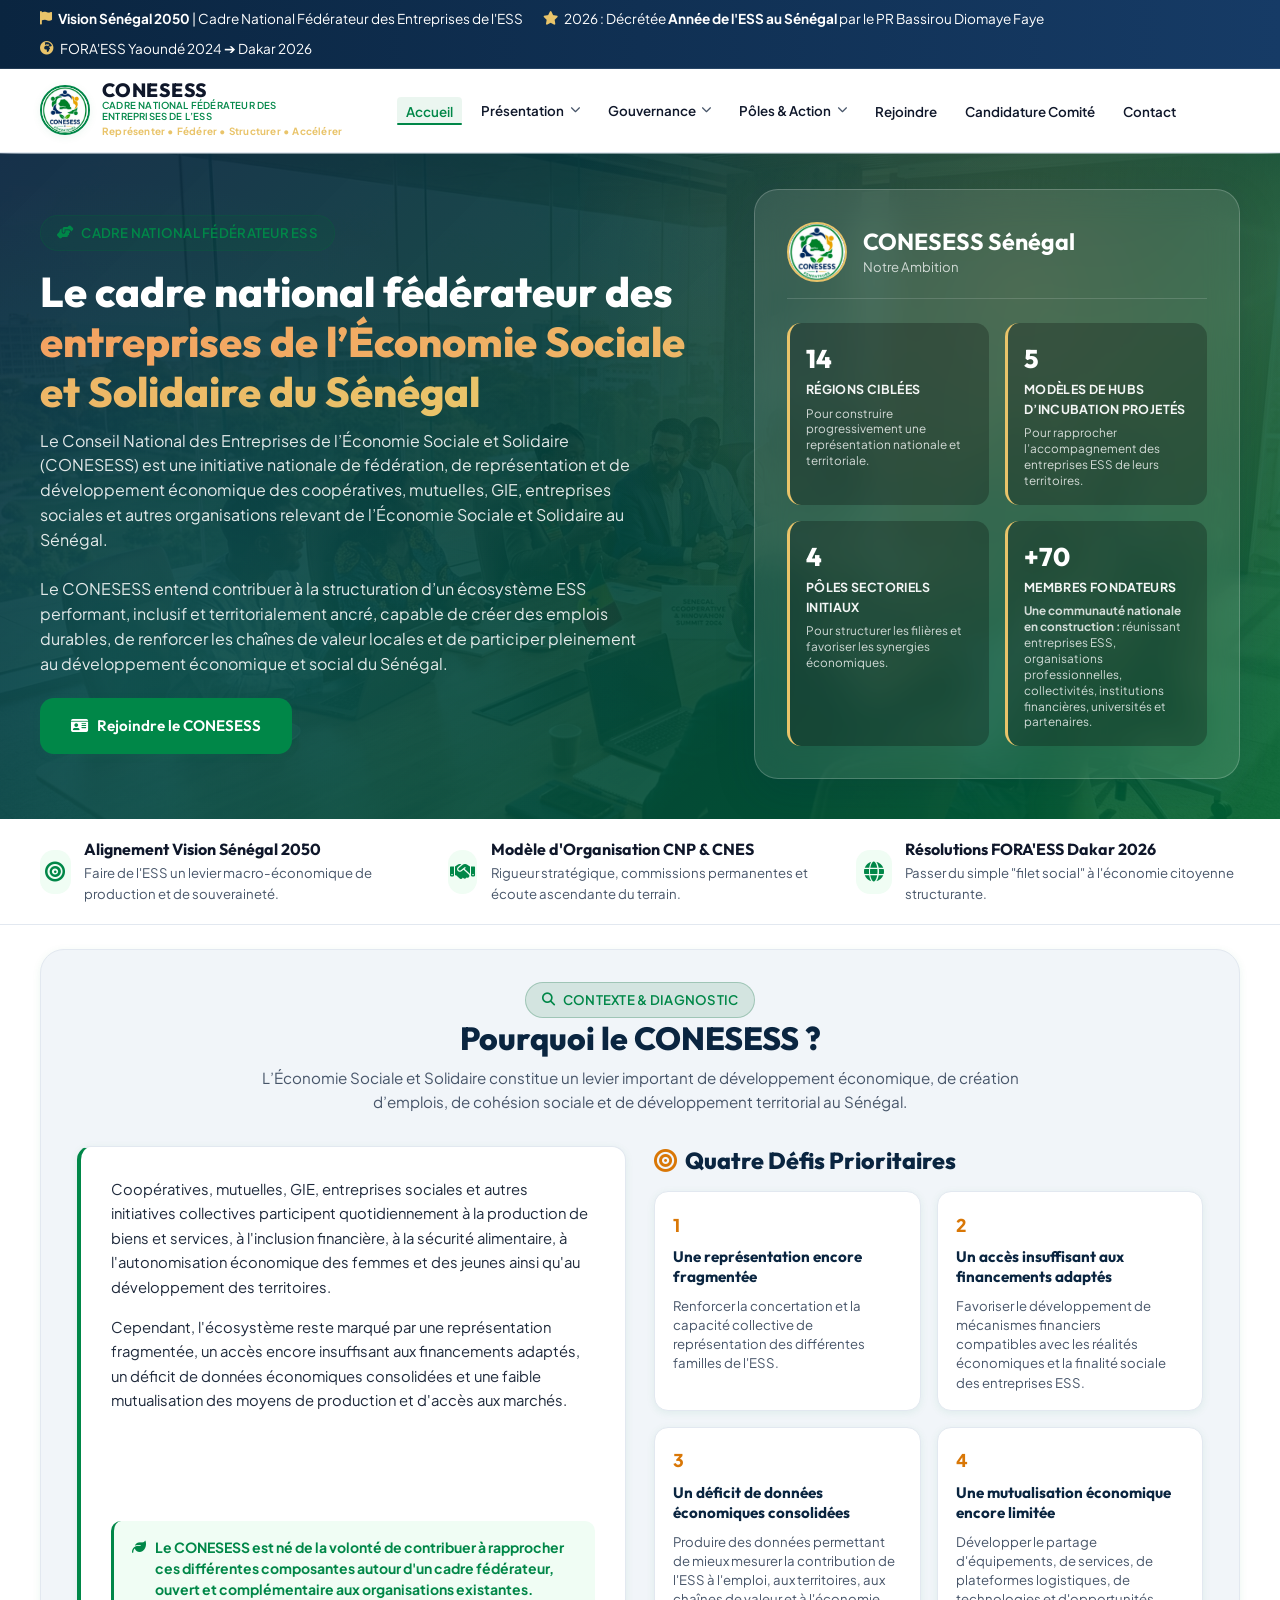
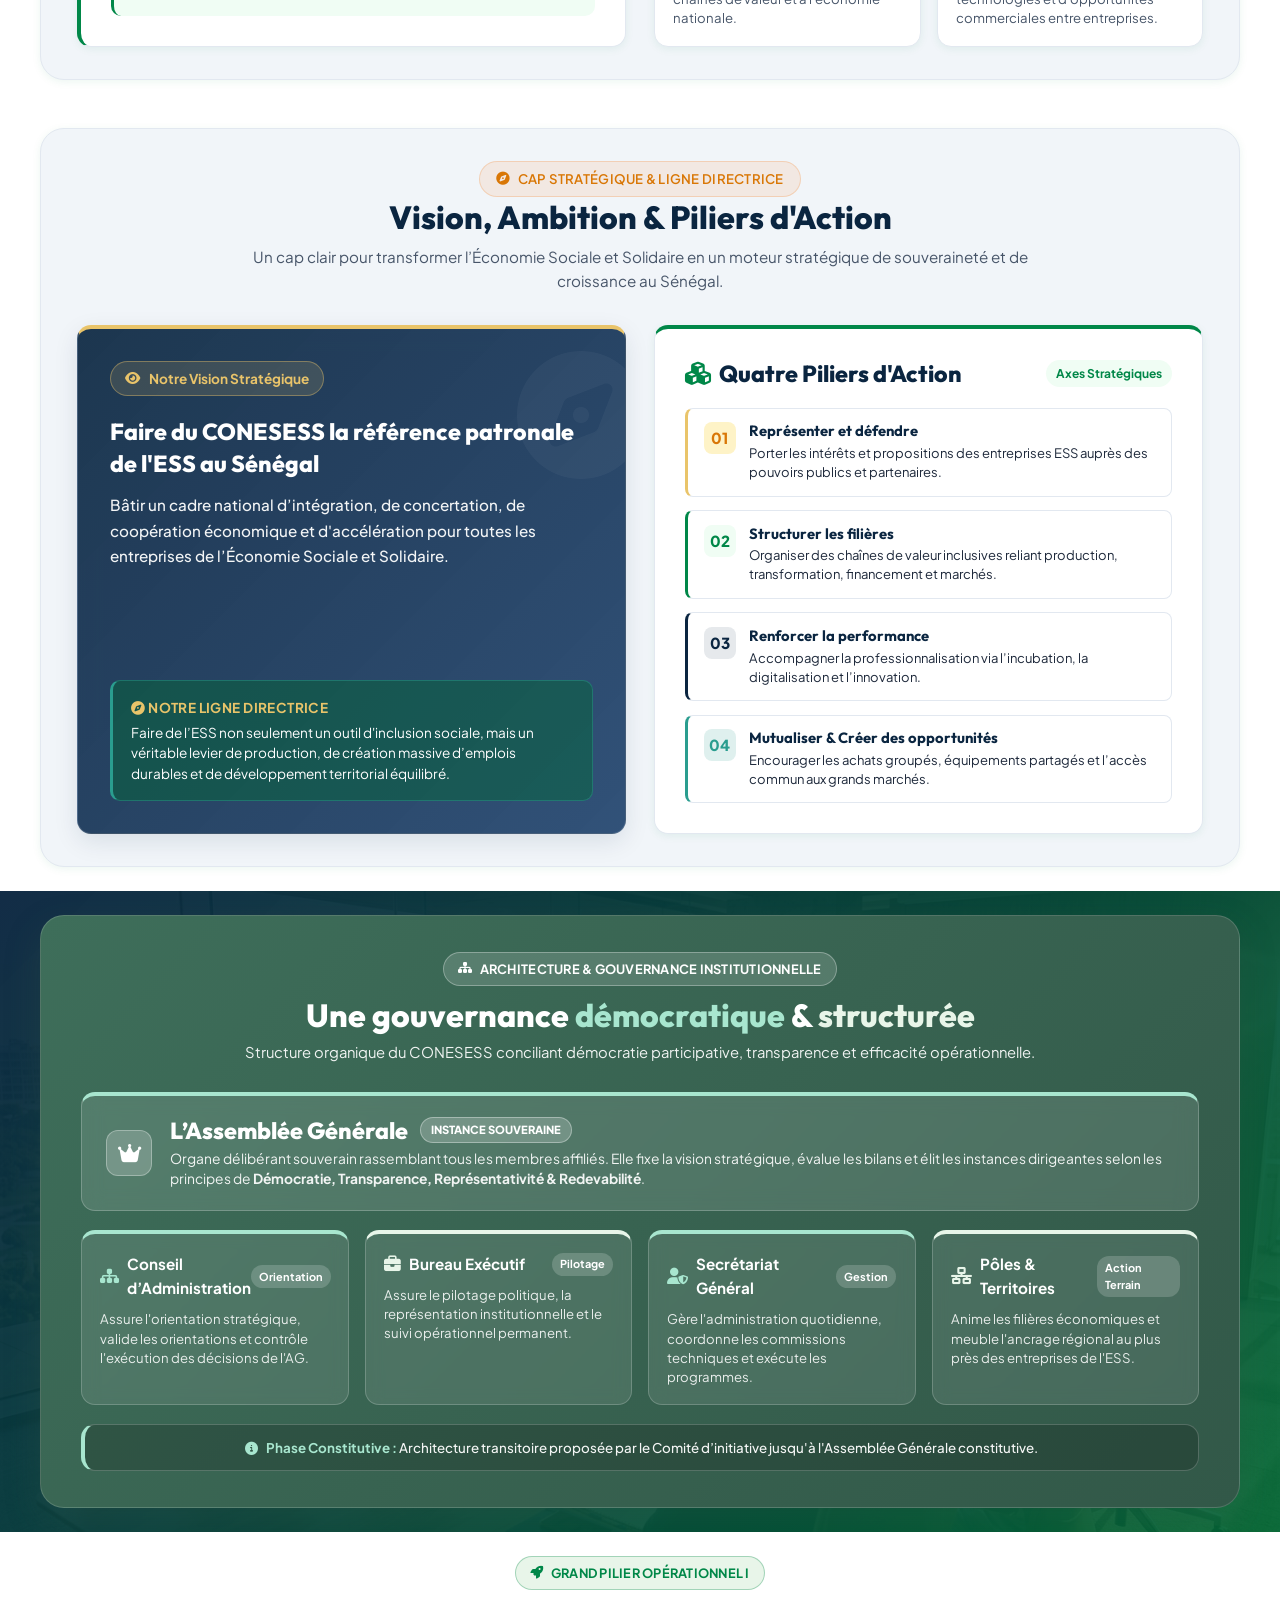
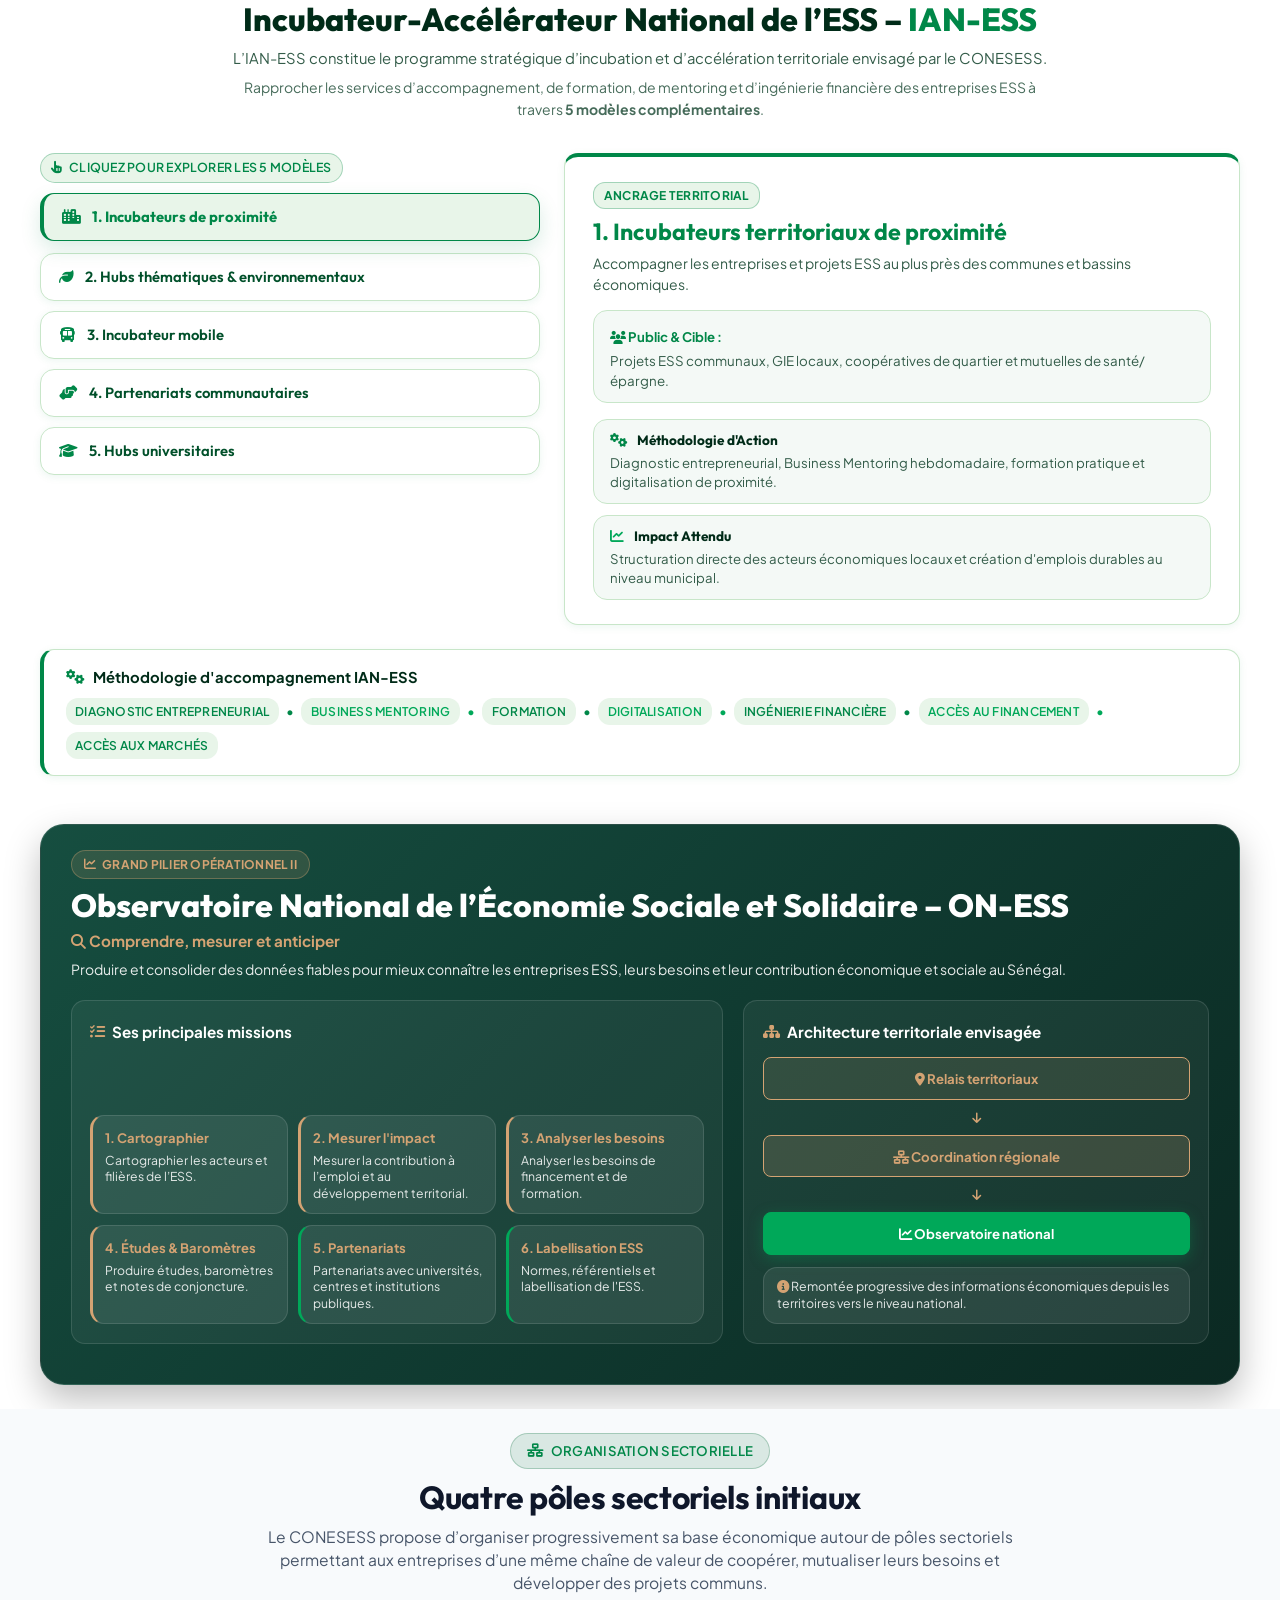
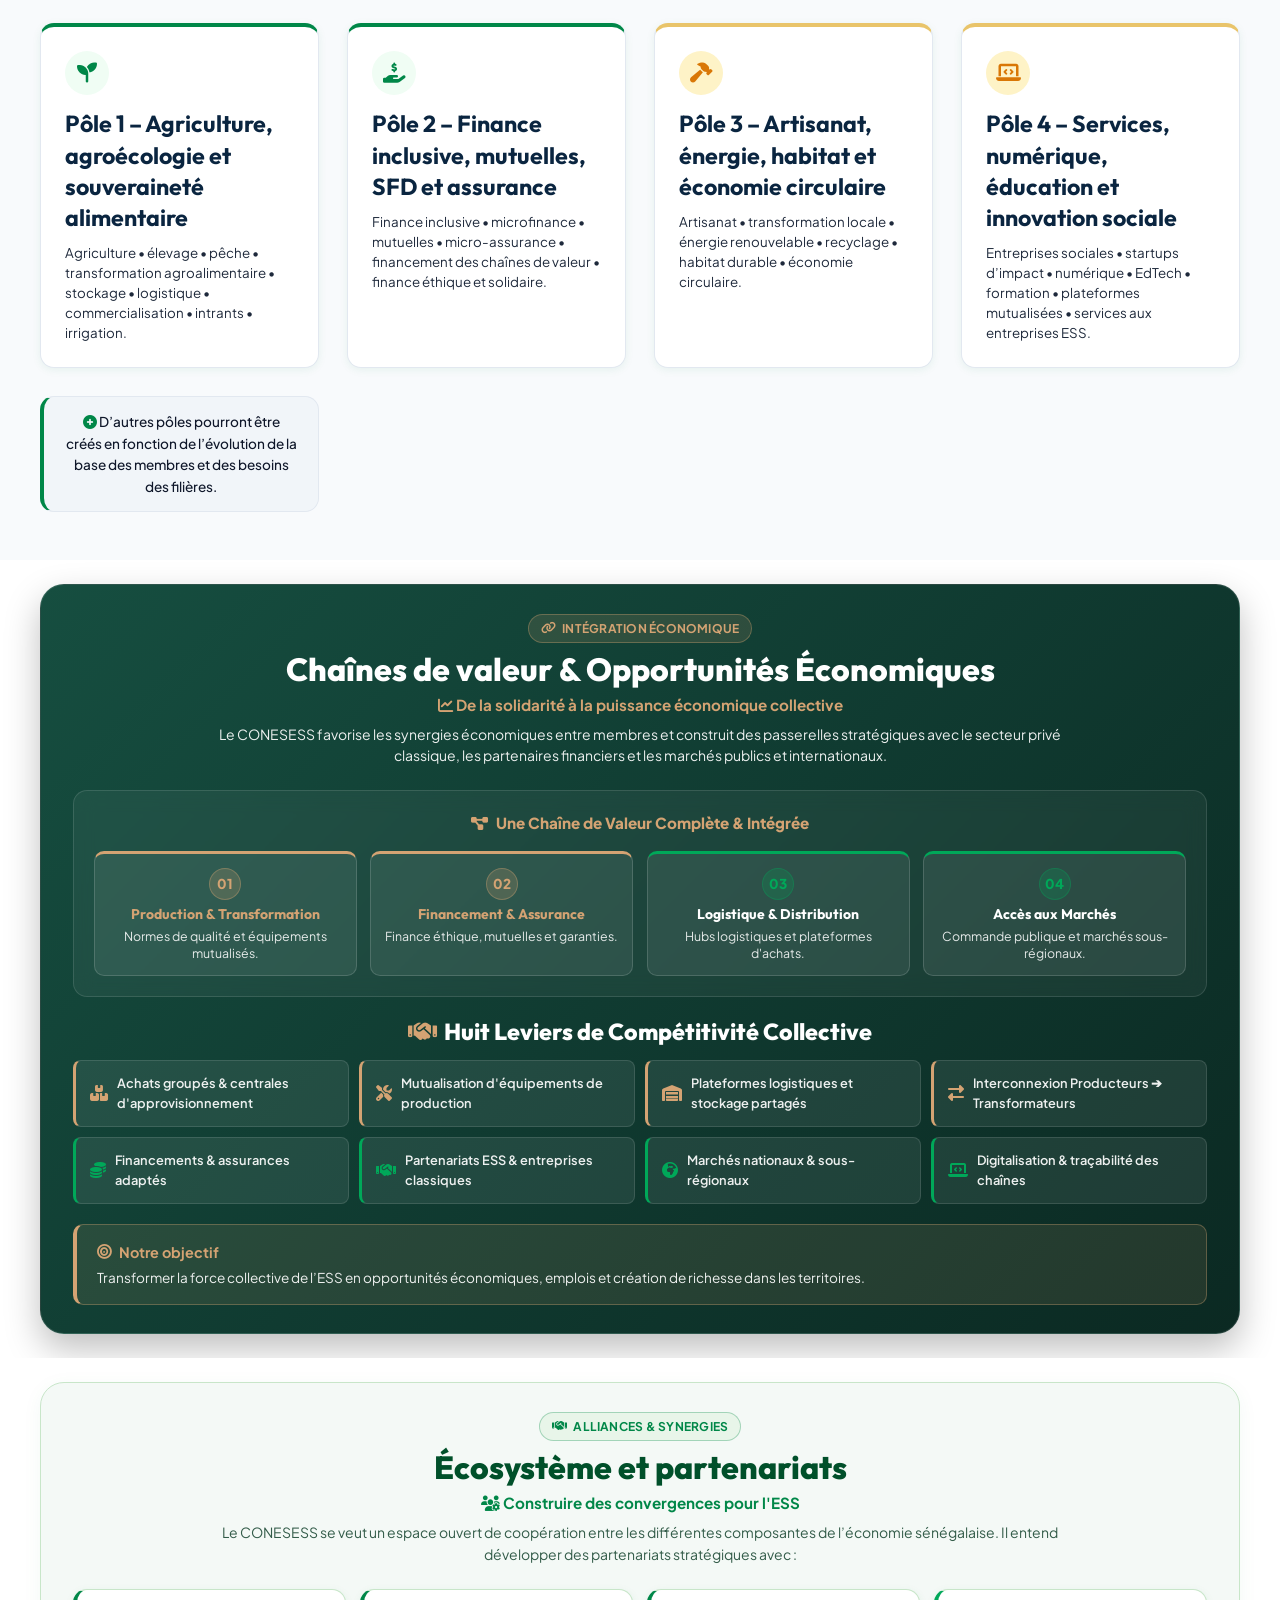
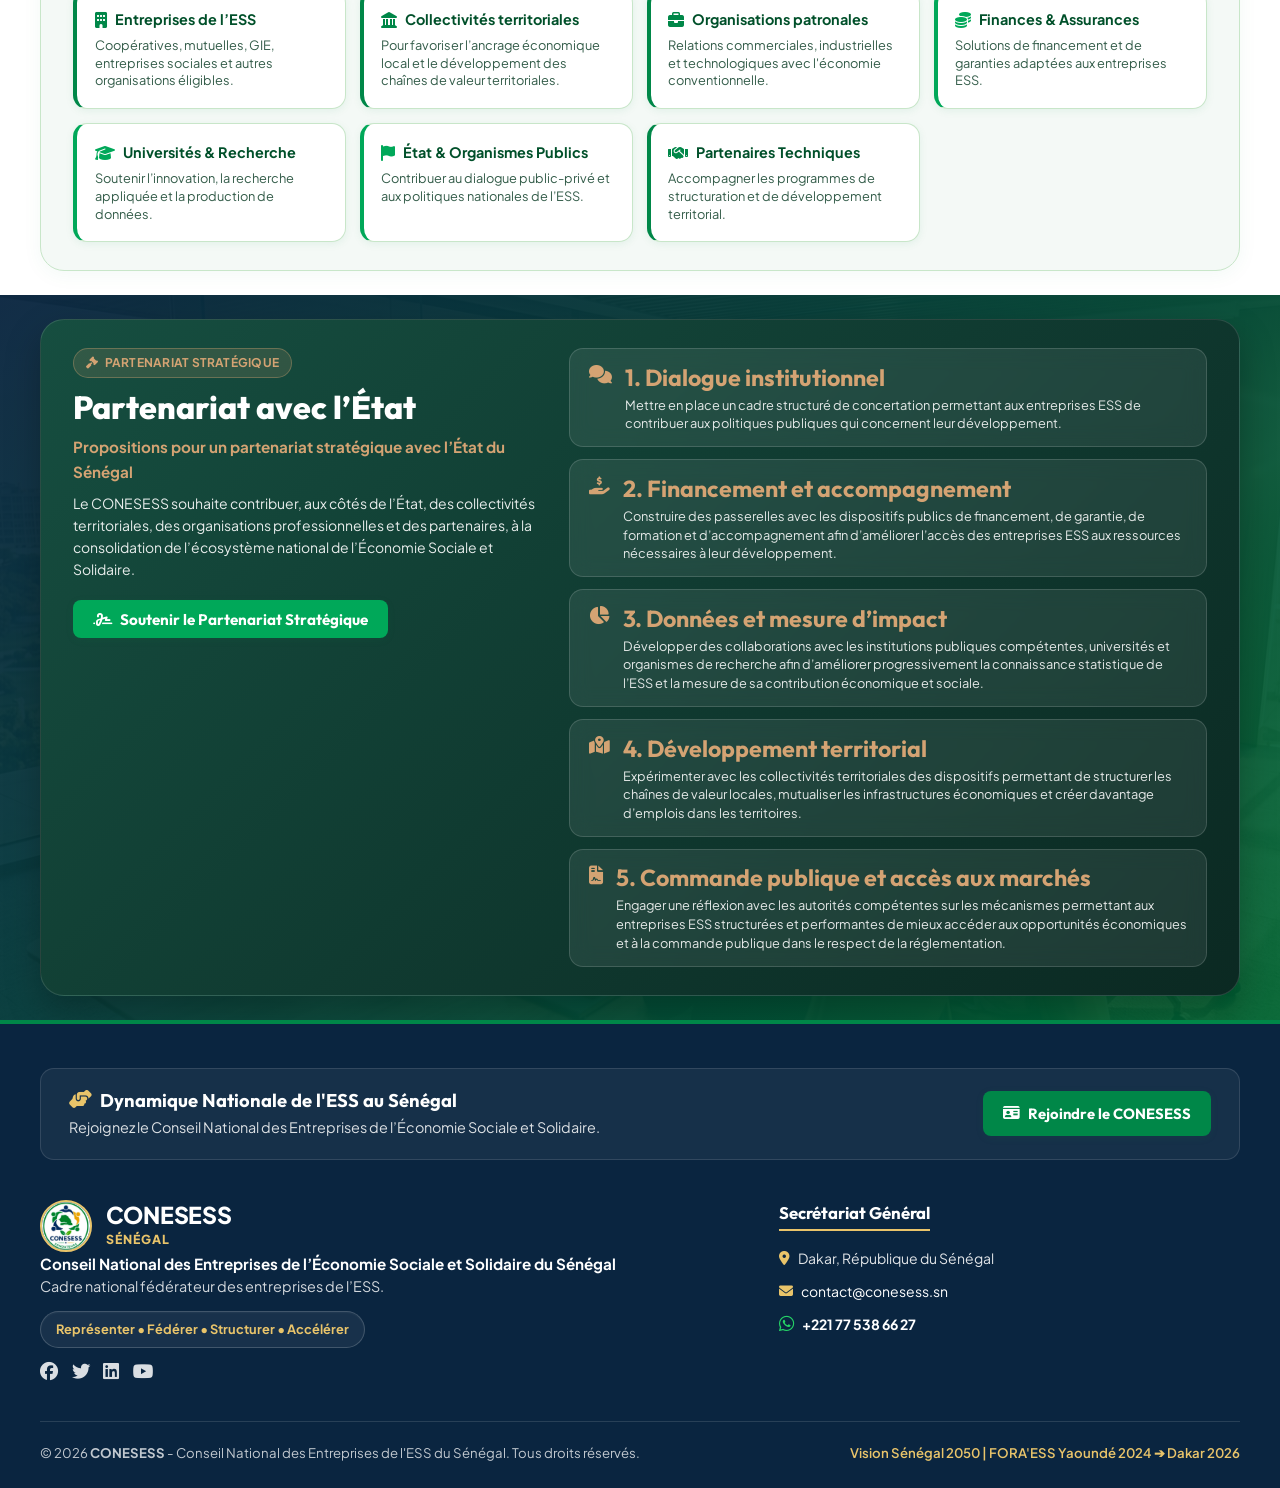
==== commit 6a5bcd8e: "feat(admin): permanently remove admin platform files (admin.html, js/admin.js) and clean up website " ====
--- a/index.html
+++ b/index.html
@@ -150,7 +150,6 @@
         <a href="adhesion.html" class="mobile-nav-item"><i class="fas fa-id-card"></i> <span>Rejoindre le CONESESS</span></a>
         <a href="candidature.html" class="mobile-nav-item"><i class="fas fa-users-cog"></i> <span>Candidature Comité de Pilotage</span></a>
         <a href="contact.html" class="mobile-nav-item"><i class="fas fa-envelope"></i> <span>Contact Officiel</span></a>
-        <a href="admin.html" class="mobile-nav-item" style="color: #E9C46A;"><i class="fas fa-lock"></i> <span>Espace Administration</span></a>
       </nav>
     </div>
 
@@ -1351,7 +1350,7 @@
             Rejoignez le Conseil National des Entreprises de l’Économie Sociale et Solidaire.
           </p>
         </div>
-        <a href="#membership-modal" class="btn btn-primary btn-join-modal" data-open-modal="membership-modal" style="background: var(--primary-green); color: #FFFFFF; font-weight: 700; border: none; padding: 0.65rem 1.25rem; font-size: 0.925rem; border-radius: 8px; text-decoration: none; white-space: nowrap; display: inline-flex; align-items: center; gap: 0.5rem;">
+        <a href="adhesion.html" class="btn btn-primary" style="background: var(--primary-green); color: #FFFFFF; font-weight: 700; border: none; padding: 0.65rem 1.25rem; font-size: 0.925rem; border-radius: 8px; text-decoration: none; white-space: nowrap; display: inline-flex; align-items: center; gap: 0.5rem;">
           <i class="fas fa-id-card"></i> Rejoindre le CONESESS
         </a>
       </div>
@@ -1405,7 +1404,7 @@
       <!-- Footer Sub-Bottom -->
       <div class="footer-bottom" style="border-top: 1px solid rgba(255, 255, 255, 0.12); padding-top: 1.25rem; display: flex; flex-wrap: wrap; justify-content: space-between; align-items: center; gap: 1rem; font-size: 0.825rem; color: rgba(255, 255, 255, 0.75);">
         <p style="margin: 0;">
-          &copy; 2026 <strong>CONESESS</strong> - Conseil National des Entreprises de l'ESS du Sénégal. Tous droits réservés. | <a href="admin.html" style="color: #E9C46A; font-weight: 600; text-decoration: underline;"><i class="fas fa-lock"></i> Espace Administration</a>
+          &copy; 2026 <strong>CONESESS</strong> - Conseil National des Entreprises de l'ESS du Sénégal. Tous droits réservés.
         </p>
         <p style="margin: 0; color: #E9C46A; font-weight: 600;">
           Vision Sénégal 2050 | FORA'ESS Yaoundé 2024 ➔ Dakar 2026
--- a/css/styles.css
+++ b/css/styles.css
@@ -6,32 +6,33 @@
 @import url('https://fonts.googleapis.com/css2?family=Outfit:wght@300;400;500;600;700;800&family=Plus+Jakarta+Sans:wght@300;400;500;600;700;800&display=swap');
 
 :root {
-  /* Brand Palette - Light Theme */
-  --primary-green: #006837;
-  --primary-green-hover: #00502a;
+  /* Brand Palette - Vibrant Institutional Theme */
+  --primary-green: #008748;
+  --primary-green-hover: #006837;
   --primary-navy: #0A2540;
   --primary-navy-light: #163B66;
-  --accent-emerald: #2A9D8F;
-  --accent-gold: #F4A261;
-  --accent-gold-light: #E9C46A;
-  --accent-soft-green: #E8F5E9;
+  --accent-emerald: #059669;
+  --accent-gold: #E9C46A;
+  --accent-gold-vibrant: #D97706;
+  --accent-soft-green: #F0FDF4;
+  --accent-soft-gold: #FEF3C7;
   
-  /* Neutral Palette */
-  --bg-main: #F8FAF9;
+  /* Neutral Palette - High Contrast */
+  --bg-main: #F8FAFC;
   --bg-surface: #FFFFFF;
-  --bg-alt: #F1F5F3;
+  --bg-alt: #F1F5F9;
   --bg-card: #FFFFFF;
   --text-dark: #0F172A;
-  --text-body: #334155;
-  --text-muted: #64748B;
+  --text-body: #1E293B;
+  --text-muted: #475569;
   --border-light: #E2E8F0;
-  --border-active: #006837;
+  --border-active: #008748;
   
   /* FX & Shadow Tokens */
-  --shadow-sm: 0 2px 8px rgba(0, 104, 55, 0.06);
-  --shadow-md: 0 8px 24px rgba(10, 37, 64, 0.08);
-  --shadow-lg: 0 16px 40px rgba(10, 37, 64, 0.12);
-  --shadow-glow: 0 0 25px rgba(0, 104, 55, 0.25);
+  --shadow-sm: 0 2px 8px rgba(0, 135, 72, 0.08);
+  --shadow-md: 0 8px 24px rgba(10, 37, 64, 0.1);
+  --shadow-lg: 0 16px 40px rgba(10, 37, 64, 0.15);
+  --shadow-glow: 0 0 25px rgba(0, 135, 72, 0.3);
   
   --radius-sm: 8px;
   --radius-md: 14px;
@@ -1688,6 +1689,9 @@
   }
   .gov-diagram-visual {
     padding: 1rem;
+  }
+}
+
 section.section {
   scroll-margin-top: 80px;
   padding: 1.5rem 0 !important;
@@ -2861,6 +2865,8 @@
     display: block !important;
     padding: 1.25rem 0 !important;
   }
+}
+
 /* RESPONSIVE FOOTER OVERFLOW PREVENTION */
 .footer {
   overflow-x: hidden !important;
@@ -2871,7 +2877,7 @@
 .footer-grid,
 .footer-bottom {
   max-width: 100% !important;
-  box-sizing: border-border-box !important;
+  box-sizing: border-box !important;
 }
 
 @media (max-width: 768px) {
@@ -2892,5 +2898,23 @@
   }
 }
 
-
-
+/* PRECISION LAYOUT & ALIGNMENT ENHANCEMENTS */
+.finding-card,
+.metric-card-box,
+.advocacy-item,
+.sector-card {
+  height: 100%;
+}
+
+input, select, textarea, button {
+  font-family: inherit;
+}
+
+.modal-card {
+  max-height: 90vh;
+  overflow-y: auto;
+  -webkit-overflow-scrolling: touch;
+}
+
+
+
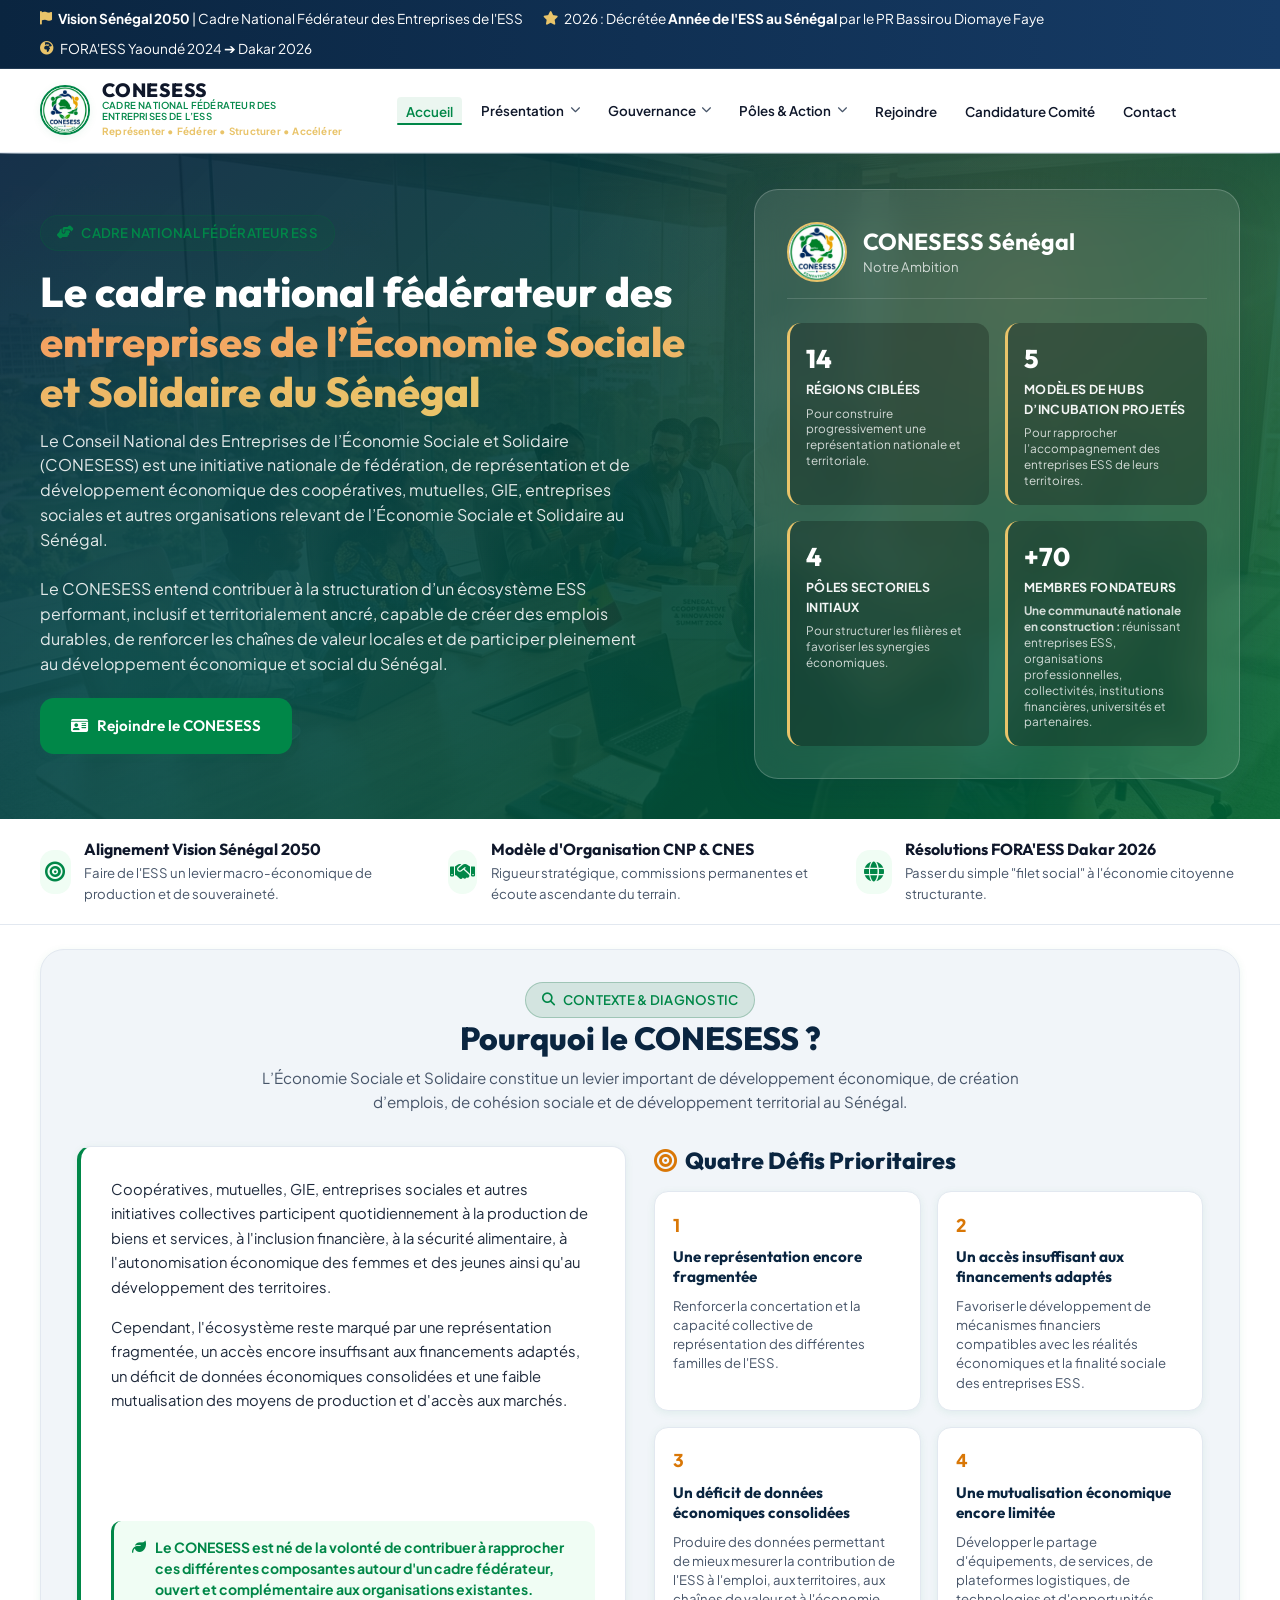
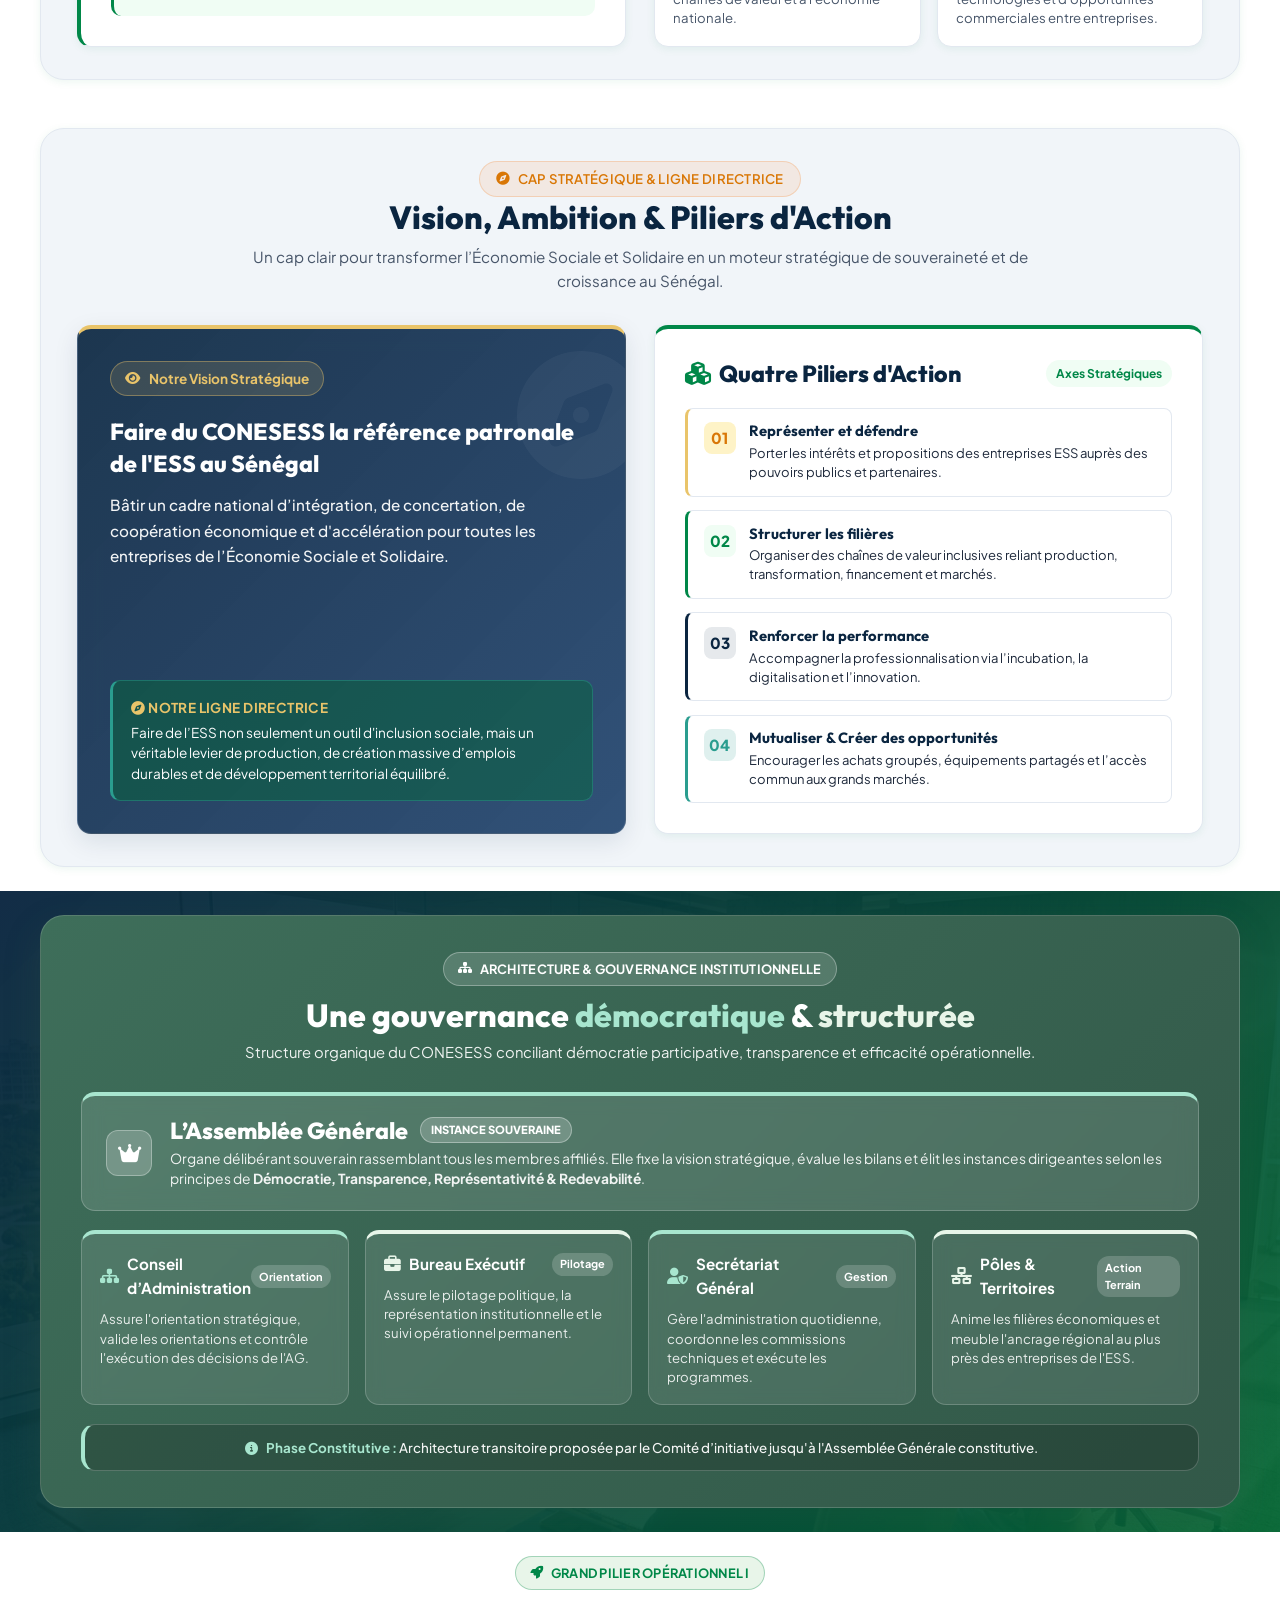
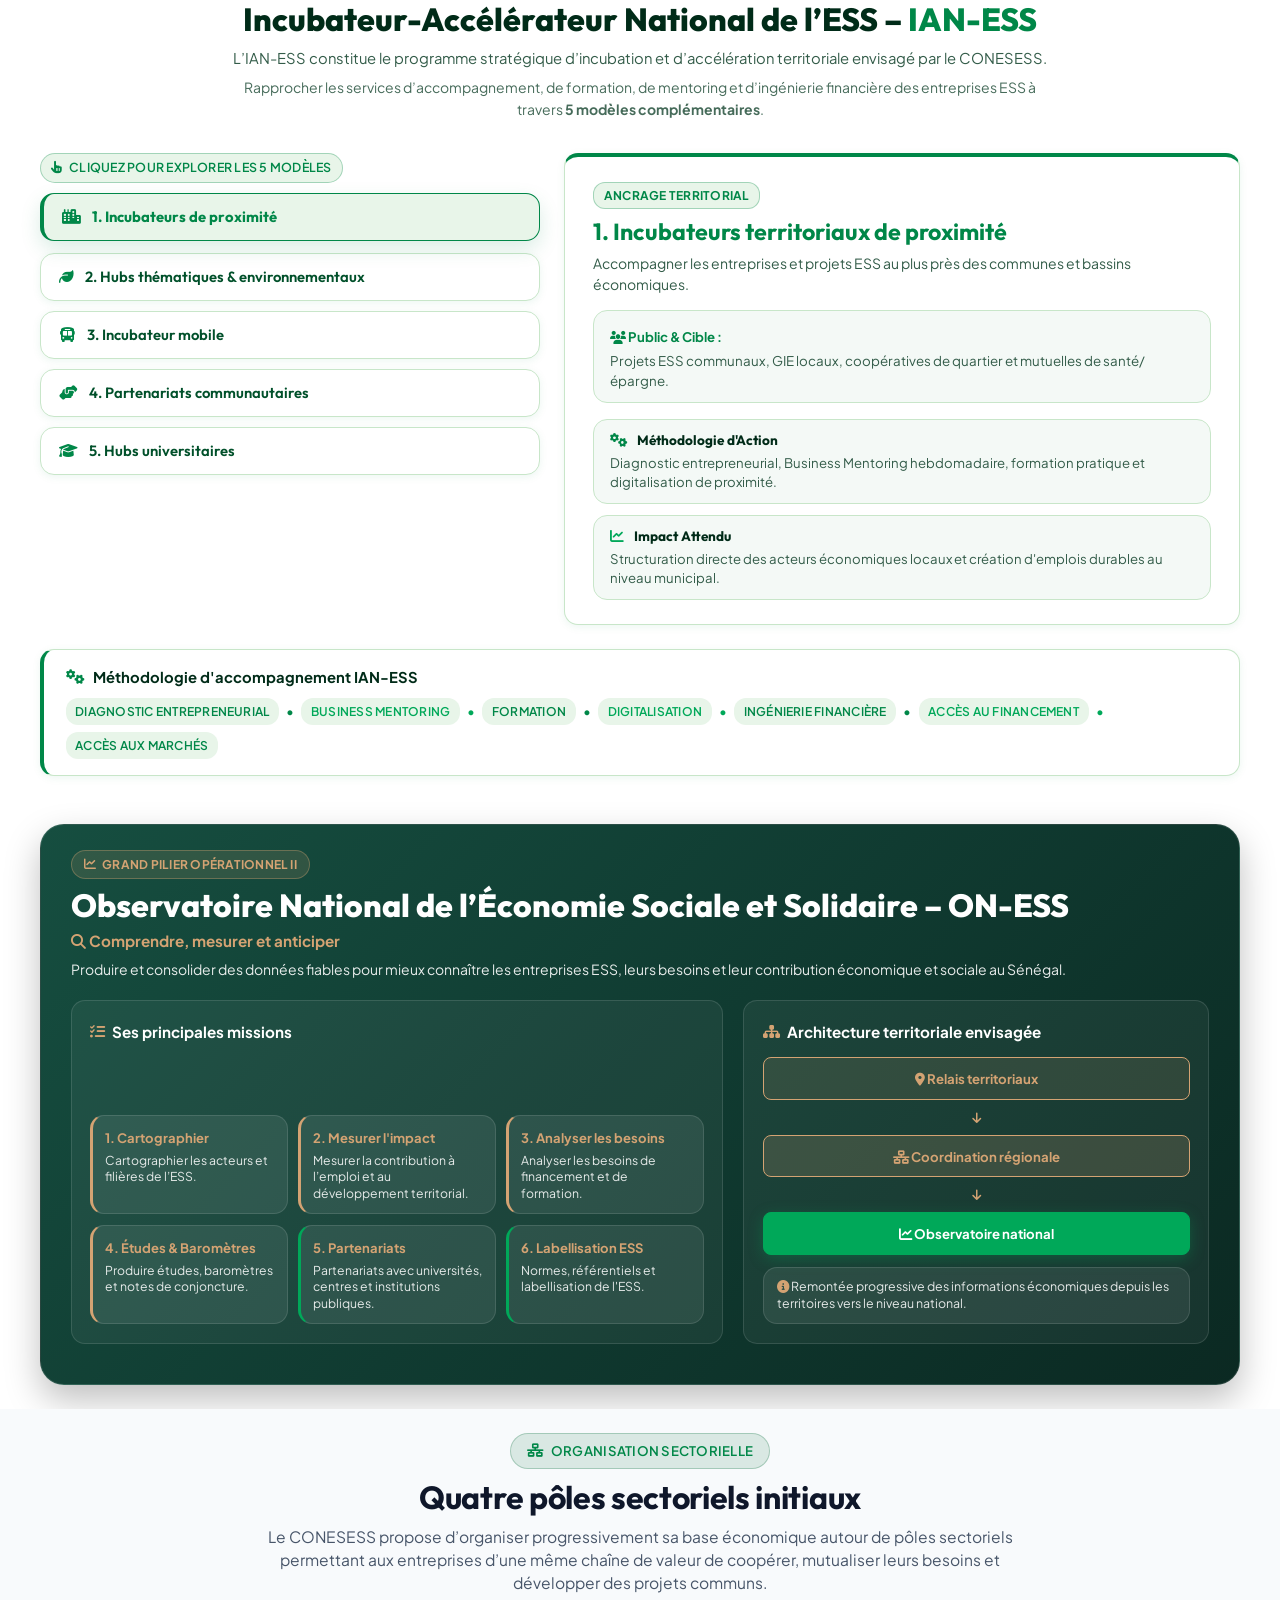
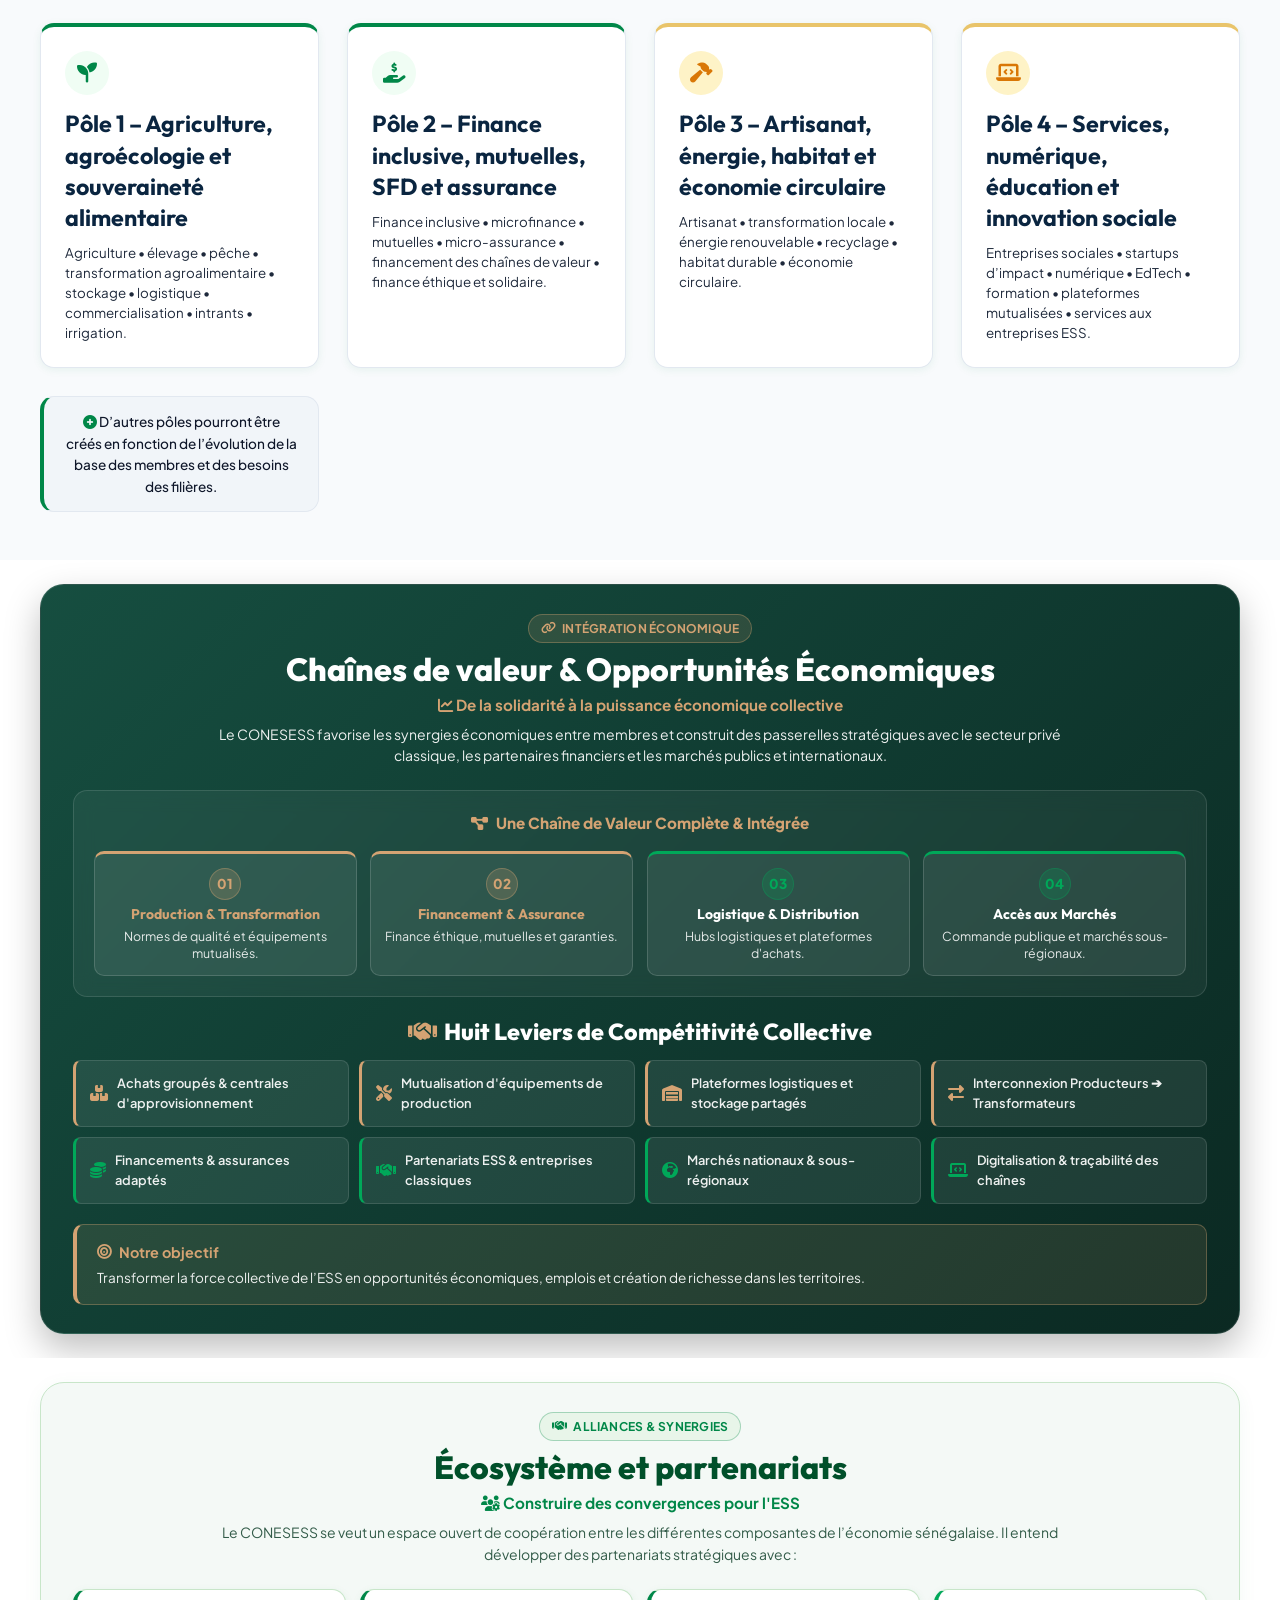
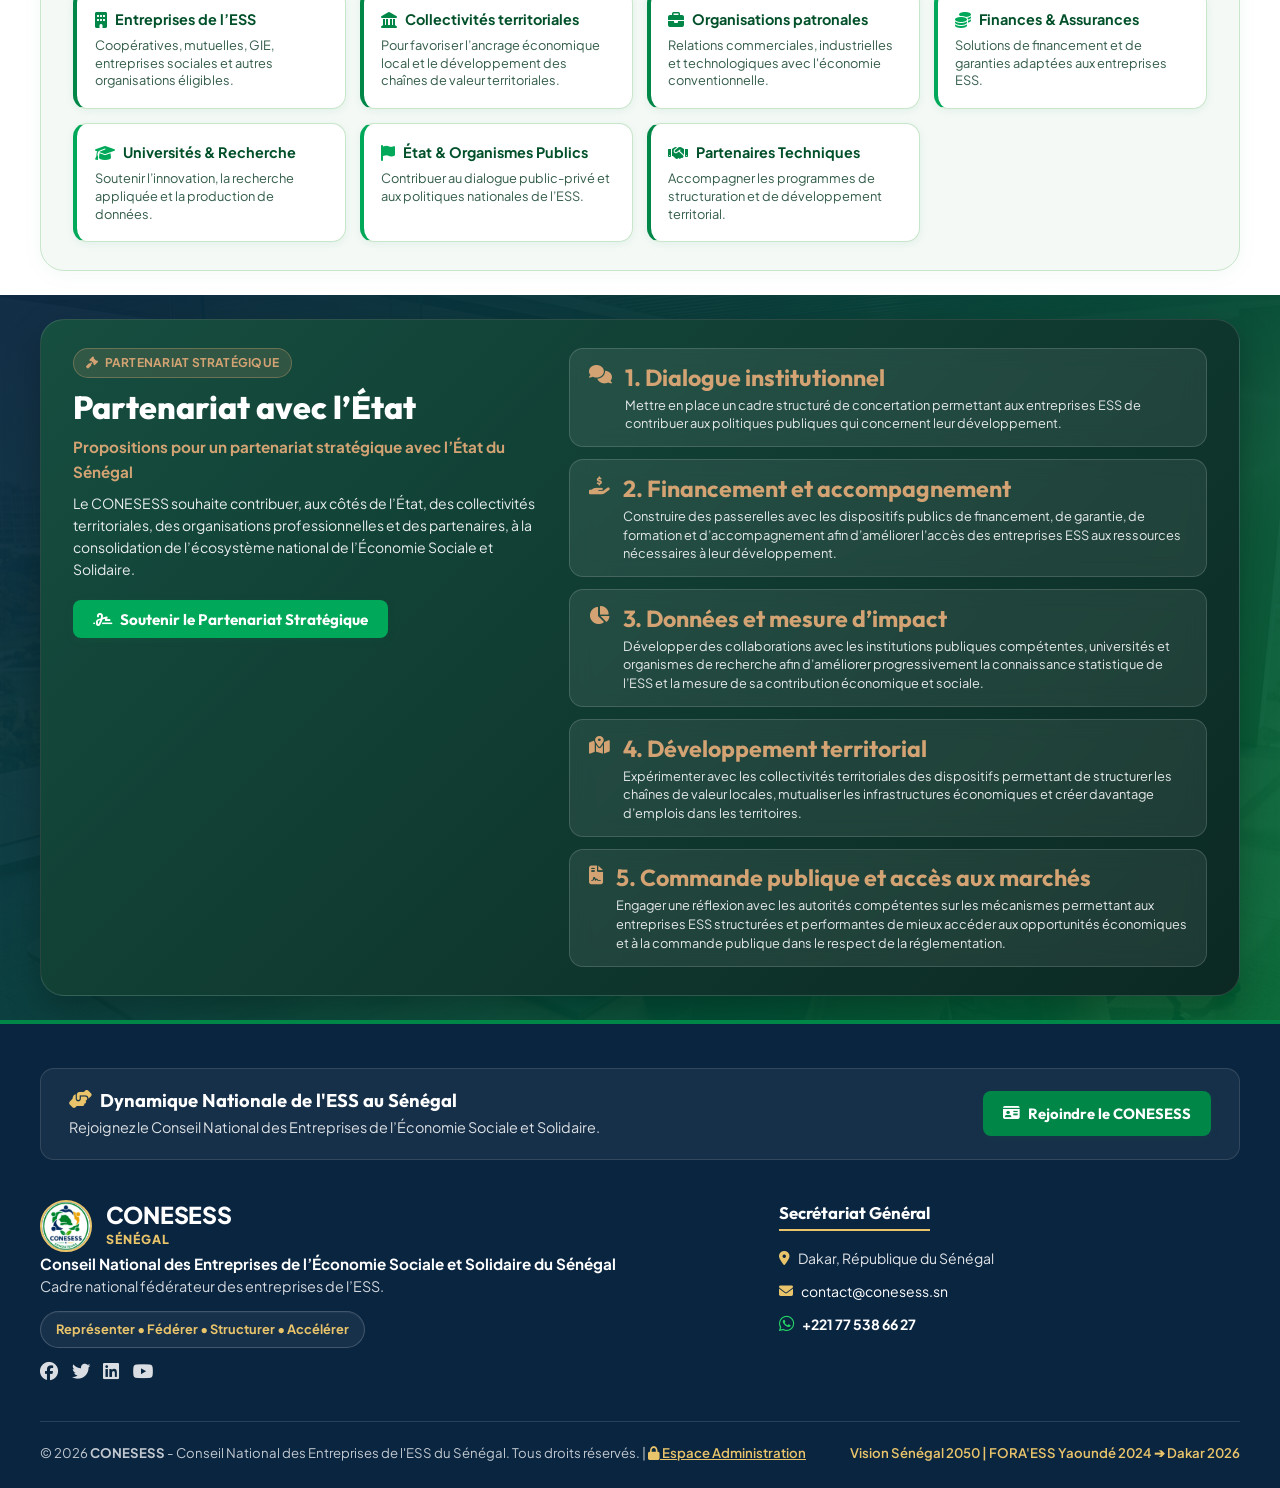
==== commit 0ea9ecfb: "feat(admin): restore admin platform with real-time dashboard, web forms reception and CR80 access le" ====
--- a/index.html
+++ b/index.html
@@ -150,6 +150,7 @@
         <a href="adhesion.html" class="mobile-nav-item"><i class="fas fa-id-card"></i> <span>Rejoindre le CONESESS</span></a>
         <a href="candidature.html" class="mobile-nav-item"><i class="fas fa-users-cog"></i> <span>Candidature Comité de Pilotage</span></a>
         <a href="contact.html" class="mobile-nav-item"><i class="fas fa-envelope"></i> <span>Contact Officiel</span></a>
+        <a href="admin.html" class="mobile-nav-item" style="color: #E9C46A;"><i class="fas fa-lock"></i> <span>Espace Administration</span></a>
       </nav>
     </div>
 
@@ -1404,7 +1405,7 @@
       <!-- Footer Sub-Bottom -->
       <div class="footer-bottom" style="border-top: 1px solid rgba(255, 255, 255, 0.12); padding-top: 1.25rem; display: flex; flex-wrap: wrap; justify-content: space-between; align-items: center; gap: 1rem; font-size: 0.825rem; color: rgba(255, 255, 255, 0.75);">
         <p style="margin: 0;">
-          &copy; 2026 <strong>CONESESS</strong> - Conseil National des Entreprises de l'ESS du Sénégal. Tous droits réservés.
+          &copy; 2026 <strong>CONESESS</strong> - Conseil National des Entreprises de l'ESS du Sénégal. Tous droits réservés. | <a href="admin.html" style="color: #E9C46A; font-weight: 600; text-decoration: underline;"><i class="fas fa-lock"></i> Espace Administration</a>
         </p>
         <p style="margin: 0; color: #E9C46A; font-weight: 600;">
           Vision Sénégal 2050 | FORA'ESS Yaoundé 2024 ➔ Dakar 2026
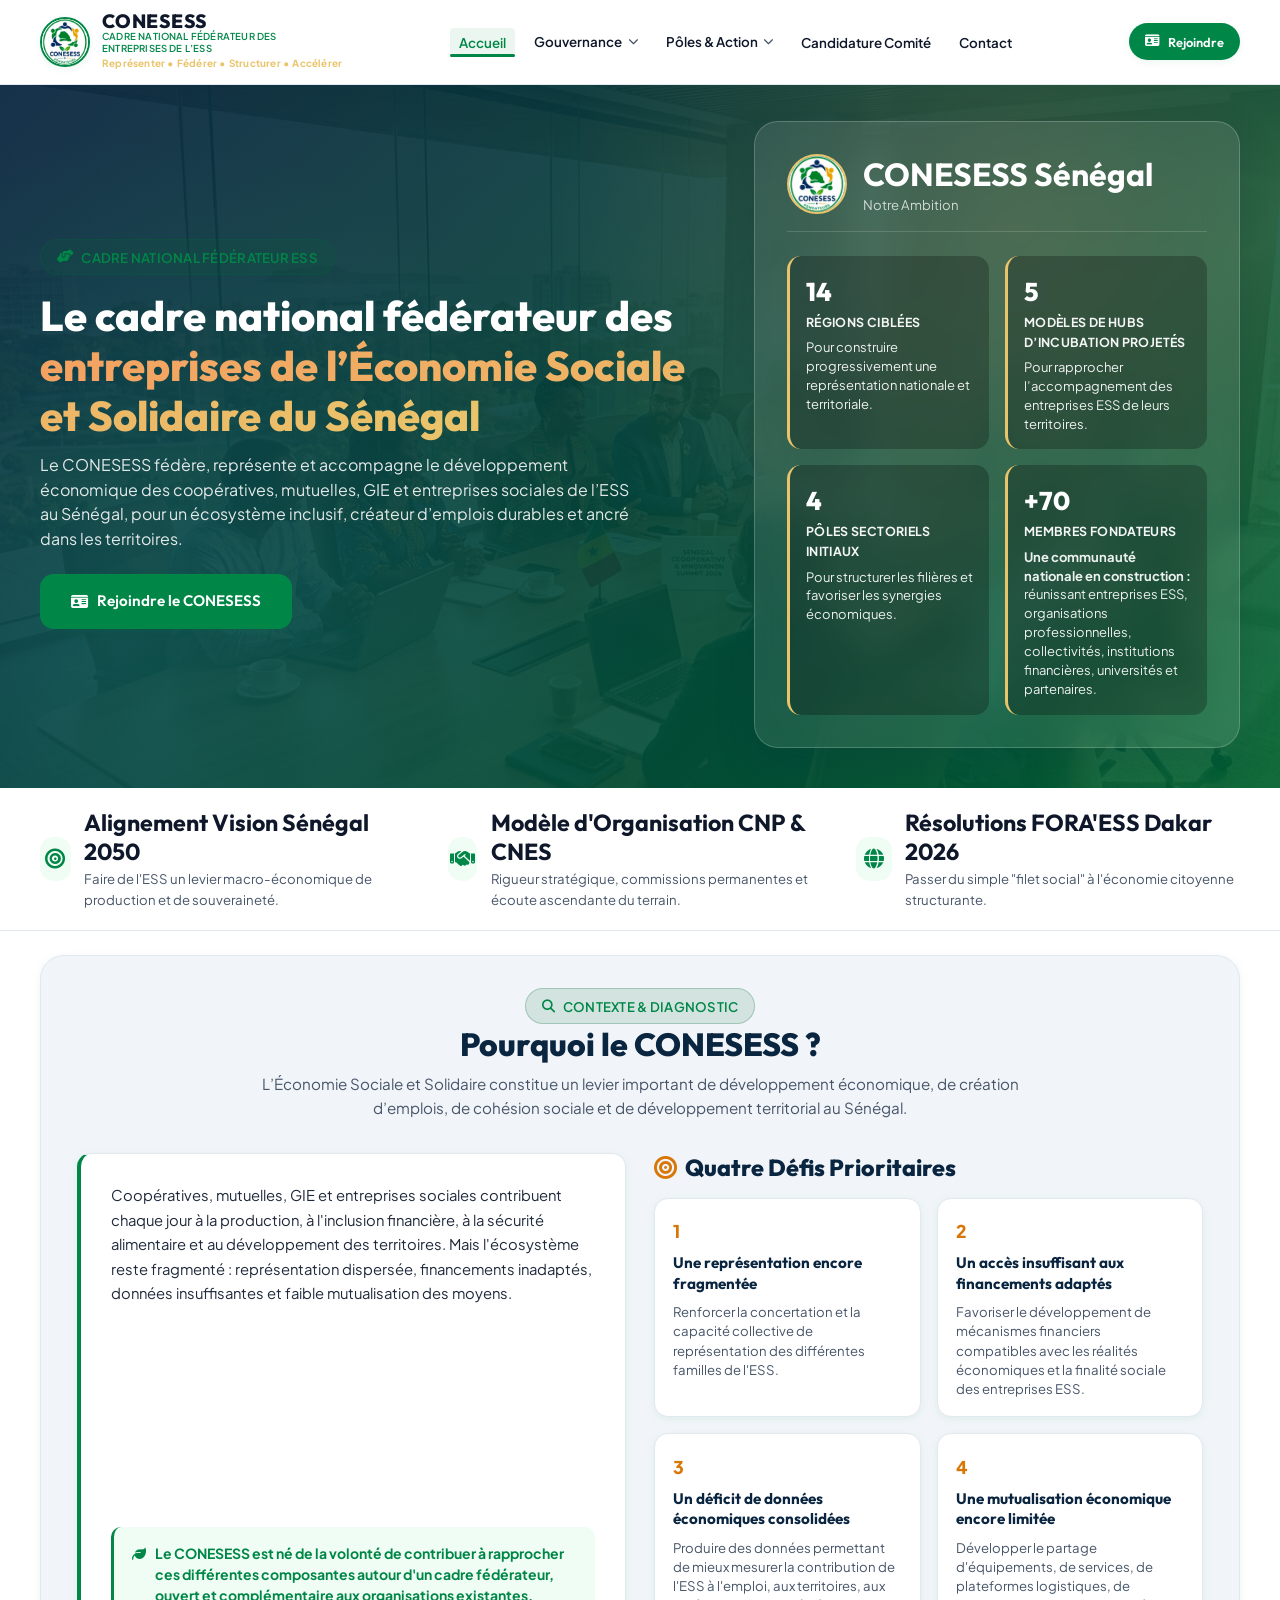
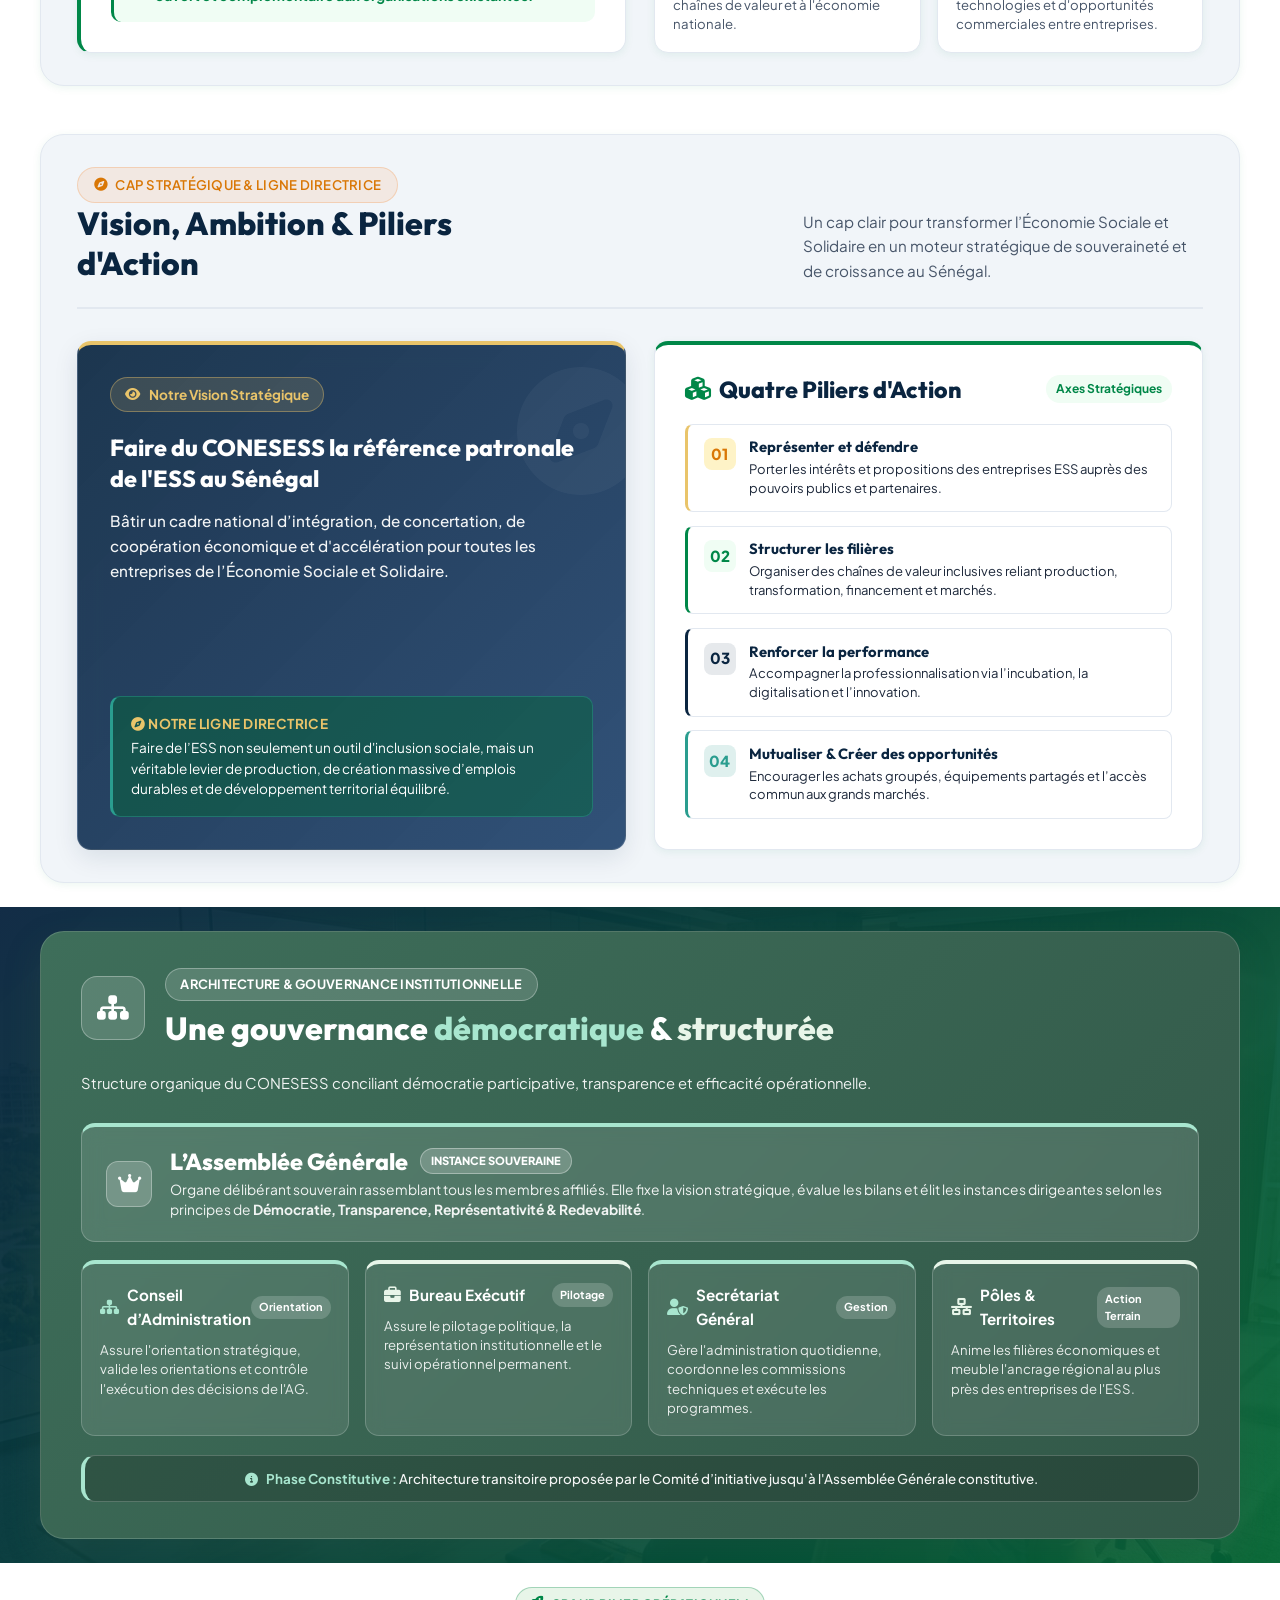
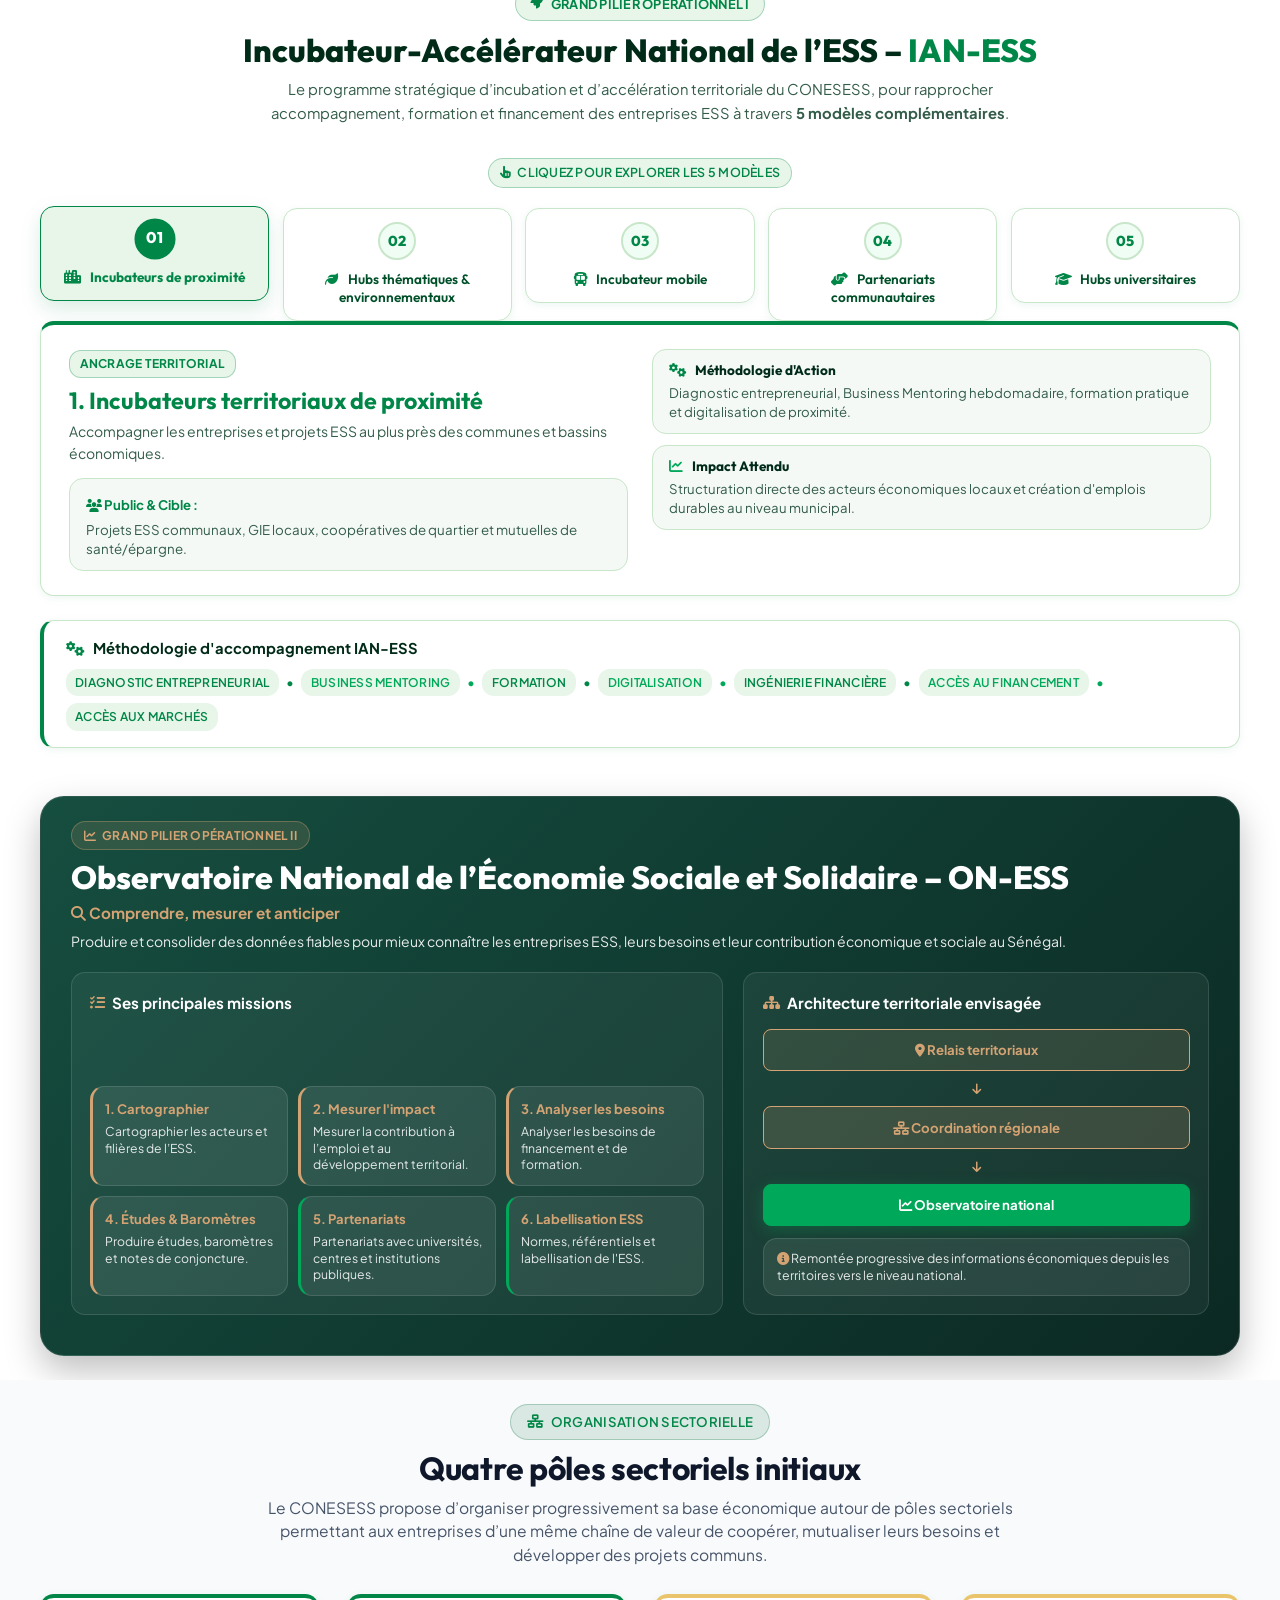
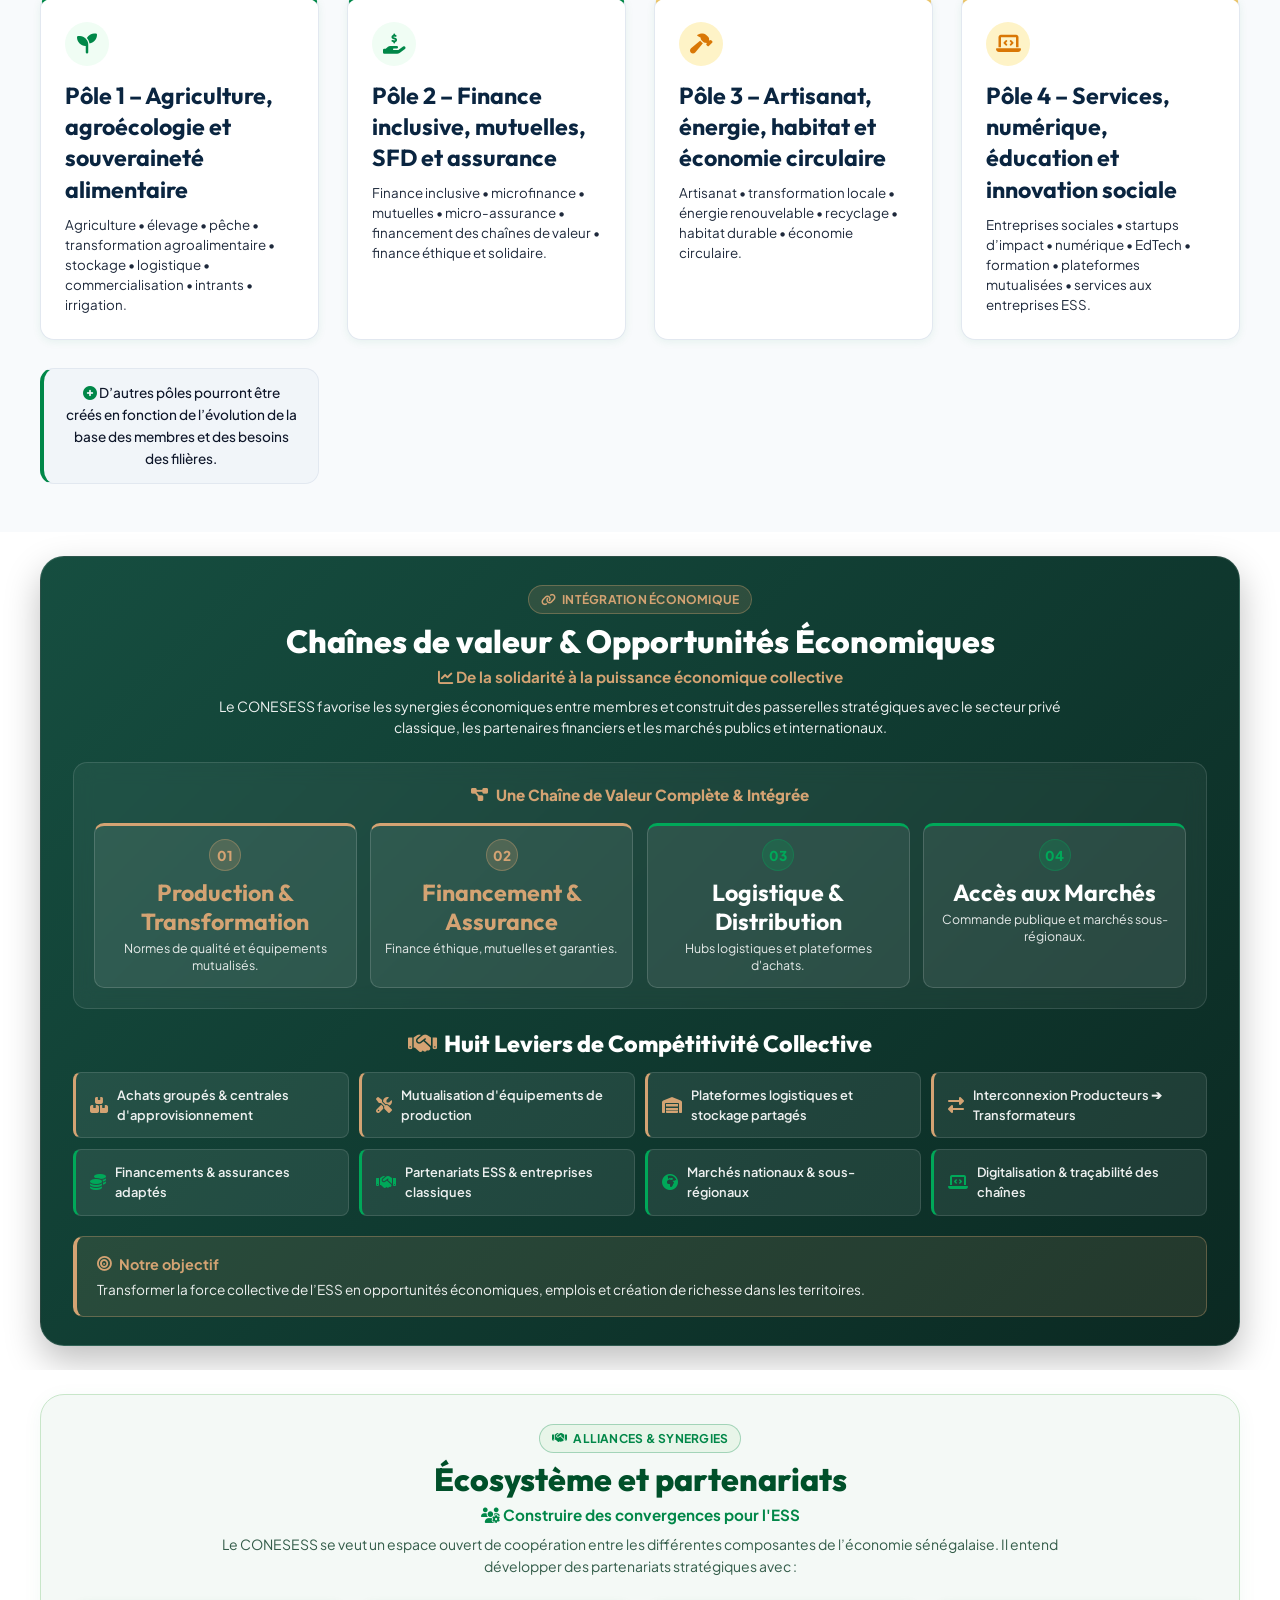
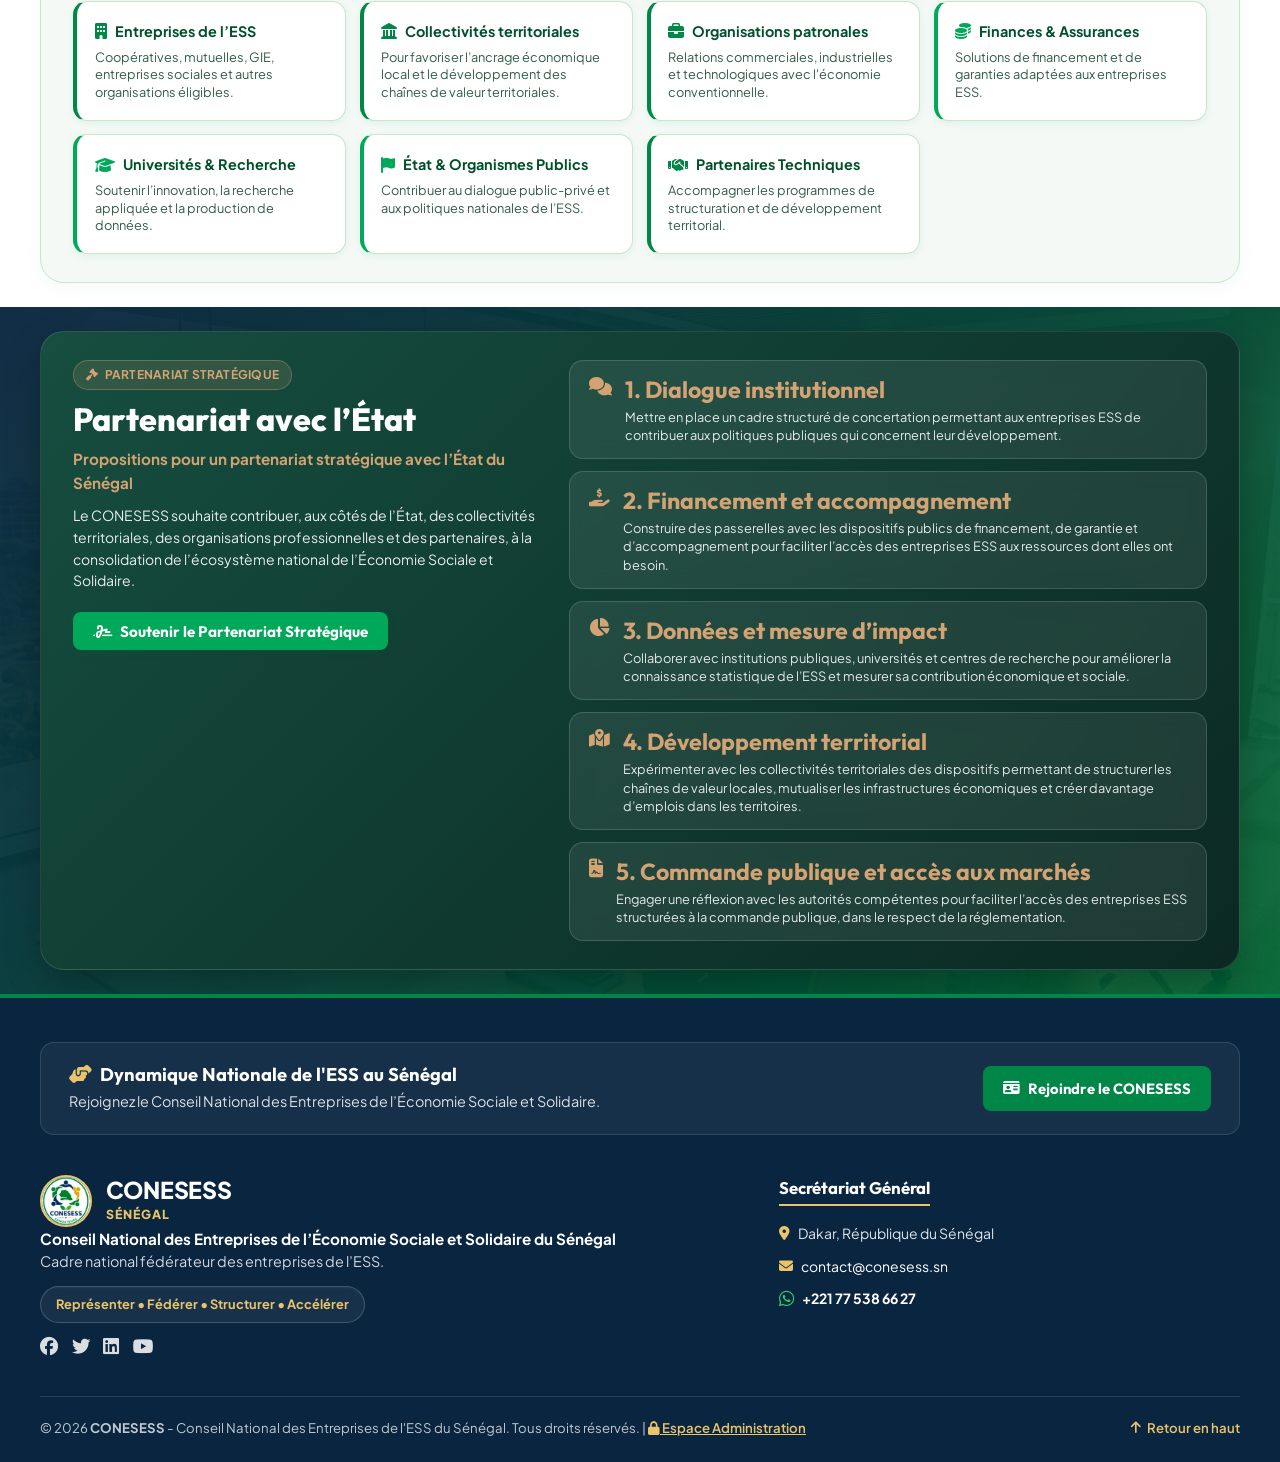
==== commit e010dd4b: "fix(ux): mobile-first cleanup, nav simplification and homepage UX fixes Simplify the nav (drop the n" ====
--- a/index.html
+++ b/index.html
@@ -22,28 +22,6 @@
 </head>
 <body>
 
-  <!-- Announcement Top Bar -->
-  <div class="top-bar">
-    <div class="container">
-      <div class="top-bar-info">
-        <div class="top-bar-item">
-          <i class="fas fa-flag"></i>
-          <span><strong>Vision Sénégal 2050</strong> | Cadre National Fédérateur des Entreprises de l'ESS</span>
-        </div>
-        <div class="top-bar-item">
-          <i class="fas fa-star"></i>
-          <span>2026 : Décrétée <strong>Année de l'ESS au Sénégal</strong> par le PR Bassirou Diomaye Faye</span>
-        </div>
-      </div>
-      <div class="top-bar-info">
-        <div class="top-bar-item">
-          <i class="fas fa-globe-africa"></i>
-          <span>FORA'ESS Yaoundé 2024 ➔ Dakar 2026</span>
-        </div>
-      </div>
-    </div>
-  </div>
-
   <!-- Main Sticky Header -->
   <header class="main-header">
     <div class="container">
@@ -59,17 +37,6 @@
 
         <ul class="nav-menu">
           <li><a href="#accueil" class="nav-link active">Accueil</a></li>
-
-          <!-- Dropdown 1: Présentation -->
-          <li class="nav-item-dropdown">
-            <a href="#contexte" class="nav-link dropdown-toggle">
-              Présentation <i class="fas fa-chevron-down"></i>
-            </a>
-            <ul class="dropdown-menu">
-              <li><a href="#contexte" class="dropdown-item"><i class="fas fa-file-alt"></i> Contexte & Diagnostic</a></li>
-              <li><a href="#vision" class="dropdown-item"><i class="fas fa-compass"></i> Vision Stratégique 2050</a></li>
-            </ul>
-          </li>
 
           <!-- Dropdown 2: Gouvernance & Piliers -->
           <li class="nav-item-dropdown">
@@ -96,12 +63,14 @@
             </ul>
           </li>
 
-          <li><a href="adhesion.html" class="nav-link">Rejoindre</a></li>
           <li><a href="candidature.html" class="nav-link">Candidature Comité</a></li>
           <li><a href="contact.html" class="nav-link">Contact</a></li>
         </ul>
 
         <div class="nav-cta">
+          <a href="adhesion.html" class="btn btn-primary btn-sm nav-cta-join desktop-only-btn">
+            <i class="fas fa-id-card"></i> Rejoindre
+          </a>
           <button class="mobile-toggle" aria-label="Toggle Menu">
             <i class="fas fa-bars"></i>
             <span>Menu</span>
@@ -132,9 +101,6 @@
       <nav class="mobile-drawer-links">
         <div class="mobile-drawer-section-title"><i class="fas fa-compass"></i> PRÉSENTATION & STRATÉGIE</div>
         <a href="#accueil" class="mobile-nav-item active"><i class="fas fa-home"></i> <span>Accueil</span></a>
-        <a href="#contexte" class="mobile-nav-item"><i class="fas fa-file-alt"></i> <span>Contexte & Diagnostic</span></a>
-        <a href="#vision" class="mobile-nav-item"><i class="fas fa-compass"></i> <span>Vision Stratégique 2050</span></a>
-
         <div class="mobile-drawer-section-title"><i class="fas fa-sitemap"></i> GOUVERNANCE & PILIERS</div>
         <a href="#gouvernance" class="mobile-nav-item"><i class="fas fa-sitemap"></i> <span>Gouvernance Souveraine</span></a>
         <a href="#incubateur" class="mobile-nav-item"><i class="fas fa-rocket"></i> <span>Incubateur IAN-ESS</span></a>
@@ -172,9 +138,7 @@
           </div>
           <h1>Le cadre national fédérateur des <span>entreprises de l’Économie Sociale et Solidaire du Sénégal</span></h1>
           <p class="hero-subtitle">
-            Le Conseil National des Entreprises de l’Économie Sociale et Solidaire (CONESESS) est une initiative nationale de fédération, de représentation et de développement économique des coopératives, mutuelles, GIE, entreprises sociales et autres organisations relevant de l’Économie Sociale et Solidaire au Sénégal.
-            <br><br>
-            Le CONESESS entend contribuer à la structuration d’un écosystème ESS performant, inclusif et territorialement ancré, capable de créer des emplois durables, de renforcer les chaînes de valeur locales et de participer pleinement au développement économique et social du Sénégal.
+            Le CONESESS fédère, représente et accompagne le développement économique des coopératives, mutuelles, GIE et entreprises sociales de l’ESS au Sénégal, pour un écosystème inclusif, créateur d’emplois durables et ancré dans les territoires.
           </p>
           <div class="hero-actions">
             <a href="adhesion.html" class="btn btn-primary">
@@ -187,7 +151,7 @@
           <div class="hero-card-header">
             <img src="assets/images/logo.jpg" alt="Badge CONESESS Logo">
             <div>
-              <h3 class="hero-card-title">CONESESS Sénégal</h3>
+              <h2 class="hero-card-title">CONESESS Sénégal</h2>
               <p class="hero-card-sub">Notre Ambition</p>
             </div>
           </div>
@@ -226,21 +190,21 @@
         <div class="banner-item">
           <div class="banner-icon"><i class="fas fa-bullseye"></i></div>
           <div class="banner-text">
-            <h4>Alignement Vision Sénégal 2050</h4>
+            <h3>Alignement Vision Sénégal 2050</h3>
             <p>Faire de l'ESS un levier macro-économique de production et de souveraineté.</p>
           </div>
         </div>
         <div class="banner-item">
           <div class="banner-icon"><i class="fas fa-handshake"></i></div>
           <div class="banner-text">
-            <h4>Modèle d'Organisation CNP & CNES</h4>
+            <h3>Modèle d'Organisation CNP & CNES</h3>
             <p>Rigueur stratégique, commissions permanentes et écoute ascendante du terrain.</p>
           </div>
         </div>
         <div class="banner-item">
           <div class="banner-icon"><i class="fas fa-globe"></i></div>
           <div class="banner-text">
-            <h4>Résolutions FORA'ESS Dakar 2026</h4>
+            <h3>Résolutions FORA'ESS Dakar 2026</h3>
             <p>Passer du simple "filet social" à l'économie citoyenne structurante.</p>
           </div>
         </div>
@@ -267,12 +231,8 @@
           <!-- LEFT COLUMN: DIAGNOSTIC & RÉPONSE STRATÉGIQUE (CARD BLANCHE BORDURE VERTE) -->
           <div style="background: #FFFFFF; border: 1px solid var(--border-light); border-left: 4px solid var(--primary-green); padding: 1.85rem; border-radius: var(--radius-md); box-shadow: var(--shadow-sm); display: flex; flex-direction: column; justify-content: space-between;">
             <div>
-              <p style="font-size: 0.925rem; line-height: 1.65; color: var(--text-body); margin-bottom: 1rem;">
-                Coopératives, mutuelles, GIE, entreprises sociales et autres initiatives collectives participent quotidiennement à la production de biens et services, à l'inclusion financière, à la sécurité alimentaire, à l'autonomisation économique des femmes et des jeunes ainsi qu'au développement des territoires.
-              </p>
-              
               <p style="font-size: 0.925rem; line-height: 1.65; color: var(--text-body); margin: 0;">
-                Cependant, l'écosystème reste marqué par une représentation fragmentée, un accès encore insuffisant aux financements adaptés, un déficit de données économiques consolidées et une faible mutualisation des moyens de production et d'accès aux marchés.
+                Coopératives, mutuelles, GIE et entreprises sociales contribuent chaque jour à la production, à l'inclusion financière, à la sécurité alimentaire et au développement des territoires. Mais l'écosystème reste fragmenté : représentation dispersée, financements inadaptés, données insuffisantes et faible mutualisation des moyens.
               </p>
             </div>
 
@@ -344,11 +304,13 @@
     <div class="container">
       <div style="background: var(--bg-alt); border: 1px solid var(--border-light); border-radius: var(--radius-lg); padding: 2rem 2.25rem; box-shadow: var(--shadow-sm);">
         
-        <!-- Header Section -->
-        <div style="margin-bottom: 2rem; text-align: center;">
-          <span class="badge badge-gold mb-2"><i class="fas fa-compass"></i> Cap Stratégique & Ligne Directrice</span>
-          <h2 style="color: var(--primary-navy); font-size: 2rem; margin-bottom: 0.5rem; font-weight: 800;">Vision, Ambition & Piliers d'Action</h2>
-          <p style="color: var(--text-muted); font-size: 0.95rem; max-width: 800px; margin: 0 auto; line-height: 1.6;">
+        <!-- Header Section (asymmetric split, distinct from the centered badge+title recipe used elsewhere) -->
+        <div style="margin-bottom: 2rem; display: flex; flex-wrap: wrap; align-items: flex-end; justify-content: space-between; gap: 1.5rem; border-bottom: 2px solid var(--border-light); padding-bottom: 1.5rem;">
+          <div style="max-width: 480px;">
+            <span class="badge badge-gold mb-2"><i class="fas fa-compass"></i> Cap Stratégique & Ligne Directrice</span>
+            <h2 style="color: var(--primary-navy); font-size: 2rem; margin-bottom: 0; font-weight: 800;">Vision, Ambition & Piliers d'Action</h2>
+          </div>
+          <p style="color: var(--text-muted); font-size: 0.95rem; max-width: 400px; margin: 0; line-height: 1.6; text-align: left;">
             Un cap clair pour transformer l’Économie Sociale et Solidaire en un moteur stratégique de souveraineté et de croissance au Sénégal.
           </p>
         </div>
@@ -468,18 +430,23 @@
     <div class="container">
       <div style="background: linear-gradient(135deg, #3E6E5A 0%, #325848 100%); border-radius: var(--radius-lg); padding: 2.25rem 2.5rem; border: 1px solid rgba(255, 255, 255, 0.15); box-shadow: 0 15px 35px rgba(50, 88, 72, 0.25); color: #FFFFFF;">
         
-        <!-- Section Header -->
-        <div style="margin-bottom: 1.75rem; text-align: center;">
-          <span class="badge" style="background: rgba(255, 255, 255, 0.15); color: #FFFFFF; border: 1px solid rgba(255, 255, 255, 0.3); font-weight: 700; font-size: 0.8rem; padding: 0.35rem 0.9rem; border-radius: 30px; display: inline-flex; align-items: center; gap: 0.45rem; margin-bottom: 0.6rem;">
-            <i class="fas fa-sitemap"></i> ARCHITECTURE & GOUVERNANCE INSTITUTIONNELLE
-          </span>
-          <h2 style="color: #FFFFFF; font-size: 1.95rem; margin-bottom: 0.35rem; font-weight: 800;">
-            Une gouvernance <span style="color: #A8E6CF;">démocratique</span> & <span style="color: #E8F5E9;">structurée</span>
-          </h2>
-          <p style="color: rgba(255, 255, 255, 0.92); font-size: 0.925rem; max-width: 850px; margin: 0 auto; line-height: 1.55;">
-            Structure organique du CONESESS conciliant démocratie participative, transparence et efficacité opérationnelle.
-          </p>
-        </div>
+        <!-- Section Header (icon + inline title row, distinct from the centered badge+title recipe used elsewhere) -->
+        <div style="margin-bottom: 1.5rem; display: flex; align-items: center; gap: 1.25rem; flex-wrap: wrap;">
+          <div style="width: 64px; height: 64px; border-radius: 16px; background: rgba(255, 255, 255, 0.15); border: 1px solid rgba(255, 255, 255, 0.3); display: flex; align-items: center; justify-content: center; font-size: 1.75rem; color: #FFFFFF; flex-shrink: 0;">
+            <i class="fas fa-sitemap"></i>
+          </div>
+          <div style="flex: 1; min-width: 260px;">
+            <span class="badge" style="background: rgba(255, 255, 255, 0.15); color: #FFFFFF; border: 1px solid rgba(255, 255, 255, 0.3); font-weight: 700; font-size: 0.8rem; padding: 0.35rem 0.9rem; border-radius: 30px; display: inline-flex; align-items: center; gap: 0.45rem; margin-bottom: 0.4rem;">
+              ARCHITECTURE & GOUVERNANCE INSTITUTIONNELLE
+            </span>
+            <h2 style="color: #FFFFFF; font-size: 1.95rem; margin: 0; font-weight: 800;">
+              Une gouvernance <span style="color: #A8E6CF;">démocratique</span> & <span style="color: #E8F5E9;">structurée</span>
+            </h2>
+          </div>
+        </div>
+        <p style="color: rgba(255, 255, 255, 0.92); font-size: 0.925rem; max-width: 850px; margin: 0 0 1.75rem 0; line-height: 1.55;">
+          Structure organique du CONESESS conciliant démocratie participative, transparence et efficacité opérationnelle.
+        </p>
 
         <!-- UNIFIED COMPACT GOVERNANCE GRID -->
         <div style="display: flex; flex-direction: column; gap: 1.15rem;">
@@ -597,60 +564,52 @@
         <h2 style="font-size: 1.95rem; margin-bottom: 0.5rem; color: #002B18; font-weight: 800;">
           Incubateur-Accélérateur National de l’ESS – <span style="color: #008748;">IAN-ESS</span>
         </h2>
-        <p style="color: #335C49; font-size: 0.925rem; line-height: 1.6; max-width: 820px; margin: 0 auto 0.4rem auto;">
-          L’IAN-ESS constitue le programme stratégique d’incubation et d’accélération territoriale envisagé par le CONESESS.
+        <p style="color: #335C49; font-size: 0.925rem; line-height: 1.6; max-width: 820px; margin: 0 auto;">
+          Le programme stratégique d’incubation et d’accélération territoriale du CONESESS, pour rapprocher accompagnement, formation et financement des entreprises ESS à travers <strong>5 modèles complémentaires</strong>.
         </p>
-        <p style="color: #335C49; opacity: 0.9; font-size: 0.875rem; line-height: 1.55; max-width: 820px; margin: 0 auto;">
-          Rapprocher les services d’accompagnement, de formation, de mentoring et d’ingénierie financière des entreprises ESS à travers <strong>5 modèles complémentaires</strong>.
-        </p>
-      </div>
-
-      <div class="advocacy-grid" style="display: grid; grid-template-columns: 1fr 1.35fr; gap: 1.5rem; align-items: stretch; margin-bottom: 1.5rem;">
-        
-        <!-- Left Column: Interactive Selector Cards -->
-        <div>
-          <span class="badge" style="background: #E8F5E9; color: #008748; border: 1px solid rgba(0, 135, 72, 0.3); font-size: 0.775rem; margin-bottom: 0.75rem; display: inline-flex; align-items: center; gap: 0.4rem; padding: 0.25rem 0.65rem; border-radius: 20px;">
+      </div>
+
+      <div class="incubator-explorer" style="margin-bottom: 1.5rem;">
+
+        <!-- Horizontal Step Timeline: 5 Model Selector -->
+        <div style="text-align: center; margin-bottom: 1.25rem;">
+          <span class="badge" style="background: #E8F5E9; color: #008748; border: 1px solid rgba(0, 135, 72, 0.3); font-size: 0.775rem; display: inline-flex; align-items: center; gap: 0.4rem; padding: 0.25rem 0.65rem; border-radius: 20px;">
             <i class="fas fa-hand-pointer"></i> Cliquez pour explorer les 5 modèles
           </span>
-          
-          <div style="display: flex; flex-direction: column; gap: 0.65rem;">
-            
-            <div class="incubator-tab-card active dynamic-green-card" data-hub="proximite" style="background: #FFFFFF; border: 1px solid #C8E6C9; border-left: 4px solid #008748; padding: 0.85rem 1.15rem; border-radius: var(--radius-md); cursor: pointer; transition: all 0.2s ease; box-shadow: var(--shadow-sm);">
-              <h4 style="font-size: 0.925rem; color: #008748; margin: 0; font-weight: 700;">
-                <i class="fas fa-city dynamic-icon" style="margin-right: 0.5rem; color: #008748;"></i> 1. Incubateurs de proximité
-              </h4>
-            </div>
-
-            <div class="incubator-tab-card dynamic-green-card" data-hub="thematiques" style="background: #FFFFFF; border: 1px solid #C8E6C9; padding: 0.85rem 1.15rem; border-radius: var(--radius-md); cursor: pointer; transition: all 0.2s ease;">
-              <h4 style="font-size: 0.925rem; color: #002B18; margin: 0; font-weight: 600;">
-                <i class="fas fa-leaf dynamic-icon" style="margin-right: 0.5rem; color: #00A859;"></i> 2. Hubs thématiques & environnementaux
-              </h4>
-            </div>
-
-            <div class="incubator-tab-card dynamic-green-card" data-hub="mobile" style="background: #FFFFFF; border: 1px solid #C8E6C9; padding: 0.85rem 1.15rem; border-radius: var(--radius-md); cursor: pointer; transition: all 0.2s ease;">
-              <h4 style="font-size: 0.925rem; color: #002B18; margin: 0; font-weight: 600;">
-                <i class="fas fa-bus dynamic-icon" style="margin-right: 0.5rem; color: #008748;"></i> 3. Incubateur mobile
-              </h4>
-            </div>
-
-            <div class="incubator-tab-card dynamic-green-card" data-hub="partenariats" style="background: #FFFFFF; border: 1px solid #C8E6C9; padding: 0.85rem 1.15rem; border-radius: var(--radius-md); cursor: pointer; transition: all 0.2s ease;">
-              <h4 style="font-size: 0.925rem; color: #002B18; margin: 0; font-weight: 600;">
-                <i class="fas fa-hands-helping dynamic-icon" style="margin-right: 0.5rem; color: #00A859;"></i> 4. Partenariats communautaires
-              </h4>
-            </div>
-
-            <div class="incubator-tab-card dynamic-green-card" data-hub="universitaires" style="background: #FFFFFF; border: 1px solid #C8E6C9; padding: 0.85rem 1.15rem; border-radius: var(--radius-md); cursor: pointer; transition: all 0.2s ease;">
-              <h4 style="font-size: 0.925rem; color: #002B18; margin: 0; font-weight: 600;">
-                <i class="fas fa-graduation-cap dynamic-icon" style="margin-right: 0.5rem; color: #008748;"></i> 5. Hubs universitaires
-              </h4>
-            </div>
-
-          </div>
-        </div>
-
-        <!-- Right Column: Interactive Detail Display Panel -->
-        <div id="incubator-detail-display" style="background: #FFFFFF; border: 1px solid #C8E6C9; border-top: 4px solid #008748; padding: 1.5rem 1.75rem; border-radius: var(--radius-md); box-shadow: var(--shadow-sm); display: flex; flex-direction: column; justify-content: center;">
-          <div class="incubator-detail-grid" style="grid-template-columns: 1fr; gap: 1rem;">
+        </div>
+
+        <div class="incubator-timeline">
+
+          <div class="incubator-tab-card active dynamic-green-card" data-hub="proximite">
+            <span class="incubator-timeline-num">01</span>
+            <h3><i class="fas fa-city dynamic-icon"></i> Incubateurs de proximité</h3>
+          </div>
+
+          <div class="incubator-tab-card dynamic-green-card" data-hub="thematiques">
+            <span class="incubator-timeline-num">02</span>
+            <h3><i class="fas fa-leaf dynamic-icon"></i> Hubs thématiques & environnementaux</h3>
+          </div>
+
+          <div class="incubator-tab-card dynamic-green-card" data-hub="mobile">
+            <span class="incubator-timeline-num">03</span>
+            <h3><i class="fas fa-bus dynamic-icon"></i> Incubateur mobile</h3>
+          </div>
+
+          <div class="incubator-tab-card dynamic-green-card" data-hub="partenariats">
+            <span class="incubator-timeline-num">04</span>
+            <h3><i class="fas fa-hands-helping dynamic-icon"></i> Partenariats communautaires</h3>
+          </div>
+
+          <div class="incubator-tab-card dynamic-green-card" data-hub="universitaires">
+            <span class="incubator-timeline-num">05</span>
+            <h3><i class="fas fa-graduation-cap dynamic-icon"></i> Hubs universitaires</h3>
+          </div>
+
+        </div>
+
+        <!-- Interactive Detail Display Panel (full width, below the timeline) -->
+        <div id="incubator-detail-display" style="background: #FFFFFF; border: 1px solid #C8E6C9; border-top: 4px solid #008748; padding: 1.5rem 1.75rem; border-radius: var(--radius-md); box-shadow: var(--shadow-sm);">
+          <div class="incubator-detail-grid" style="grid-template-columns: 1fr 1fr; gap: 1.5rem;">
             <div>
               <span class="badge" style="background: #E8F5E9; color: #008748; border: 1px solid rgba(0, 135, 72, 0.3); font-size: 0.75rem; margin-bottom: 0.5rem; display: inline-block; padding: 0.2rem 0.6rem; border-radius: 12px; font-weight: 700;">Ancrage Territorial</span>
               <h3 style="font-size: 1.25rem; color: #008748; margin-bottom: 0.4rem; font-weight: 700;">1. Incubateurs territoriaux de proximité</h3>
@@ -911,28 +870,28 @@
             <!-- Step 1 -->
             <div class="dynamic-green-card" style="background: rgba(255, 255, 255, 0.08); border: 1px solid rgba(255, 255, 255, 0.15); border-top: 3px solid #D4A373; padding: 0.85rem; border-radius: 10px; text-align: center;">
               <div class="dynamic-icon" style="width: 32px; height: 32px; border-radius: 50%; background: rgba(212, 163, 115, 0.2); color: #D4A373; font-weight: 800; display: inline-flex; align-items: center; justify-content: center; margin-bottom: 0.4rem; font-size: 0.85rem; border: 1px solid rgba(212, 163, 115, 0.35);">01</div>
-              <h4 style="color: #D4A373; font-size: 0.875rem; font-weight: 700; margin: 0 0 0.25rem 0;">Production & Transformation</h4>
+              <h3 style="color: #D4A373; font-size: 0.875rem; font-weight: 700; margin: 0 0 0.25rem 0;">Production & Transformation</h3>
               <p style="font-size: 0.775rem; color: rgba(255, 255, 255, 0.88); margin: 0; line-height: 1.35;">Normes de qualité et équipements mutualisés.</p>
             </div>
 
             <!-- Step 2 -->
             <div class="dynamic-green-card" style="background: rgba(255, 255, 255, 0.08); border: 1px solid rgba(255, 255, 255, 0.15); border-top: 3px solid #D4A373; padding: 0.85rem; border-radius: 10px; text-align: center;">
               <div class="dynamic-icon" style="width: 32px; height: 32px; border-radius: 50%; background: rgba(212, 163, 115, 0.2); color: #D4A373; font-weight: 800; display: inline-flex; align-items: center; justify-content: center; margin-bottom: 0.4rem; font-size: 0.85rem; border: 1px solid rgba(212, 163, 115, 0.35);">02</div>
-              <h4 style="color: #D4A373; font-size: 0.875rem; font-weight: 700; margin: 0 0 0.25rem 0;">Financement & Assurance</h4>
+              <h3 style="color: #D4A373; font-size: 0.875rem; font-weight: 700; margin: 0 0 0.25rem 0;">Financement & Assurance</h3>
               <p style="font-size: 0.775rem; color: rgba(255, 255, 255, 0.88); margin: 0; line-height: 1.35;">Finance éthique, mutuelles et garanties.</p>
             </div>
 
             <!-- Step 3 -->
             <div class="dynamic-green-card" style="background: rgba(255, 255, 255, 0.08); border: 1px solid rgba(255, 255, 255, 0.15); border-top: 3px solid #00A859; padding: 0.85rem; border-radius: 10px; text-align: center;">
               <div class="dynamic-icon" style="width: 32px; height: 32px; border-radius: 50%; background: rgba(0, 168, 89, 0.2); color: #00A859; font-weight: 800; display: inline-flex; align-items: center; justify-content: center; margin-bottom: 0.4rem; font-size: 0.85rem; border: 1px solid rgba(0, 168, 89, 0.3);">03</div>
-              <h4 style="color: #FFFFFF; font-size: 0.875rem; font-weight: 700; margin: 0 0 0.25rem 0;">Logistique & Distribution</h4>
+              <h3 style="color: #FFFFFF; font-size: 0.875rem; font-weight: 700; margin: 0 0 0.25rem 0;">Logistique & Distribution</h3>
               <p style="font-size: 0.775rem; color: rgba(255, 255, 255, 0.88); margin: 0; line-height: 1.35;">Hubs logistiques et plateformes d'achats.</p>
             </div>
 
             <!-- Step 4 -->
             <div class="dynamic-green-card" style="background: rgba(255, 255, 255, 0.08); border: 1px solid rgba(255, 255, 255, 0.15); border-top: 3px solid #00A859; padding: 0.85rem; border-radius: 10px; text-align: center;">
               <div class="dynamic-icon" style="width: 32px; height: 32px; border-radius: 50%; background: rgba(0, 168, 89, 0.2); color: #00A859; font-weight: 800; display: inline-flex; align-items: center; justify-content: center; margin-bottom: 0.4rem; font-size: 0.85rem; border: 1px solid rgba(0, 168, 89, 0.3);">04</div>
-              <h4 style="color: #FFFFFF; font-size: 0.875rem; font-weight: 700; margin: 0 0 0.25rem 0;">Accès aux Marchés</h4>
+              <h3 style="color: #FFFFFF; font-size: 0.875rem; font-weight: 700; margin: 0 0 0.25rem 0;">Accès aux Marchés</h3>
               <p style="font-size: 0.775rem; color: rgba(255, 255, 255, 0.88); margin: 0; line-height: 1.35;">Commande publique et marchés sous-régionaux.</p>
             </div>
 
@@ -1153,7 +1112,7 @@
               <div>
                 <h3 style="color: #D4A373; font-size: 0.925rem; font-weight: 700; margin-bottom: 0.25rem;">2. Financement et accompagnement</h3>
                 <p style="font-size: 0.8rem; color: rgba(255,255,255,0.88); margin: 0; line-height: 1.45;">
-                  Construire des passerelles avec les dispositifs publics de financement, de garantie, de formation et d’accompagnement afin d’améliorer l’accès des entreprises ESS aux ressources nécessaires à leur développement.
+                  Construire des passerelles avec les dispositifs publics de financement, de garantie et d’accompagnement pour faciliter l’accès des entreprises ESS aux ressources dont elles ont besoin.
                 </p>
               </div>
             </div>
@@ -1164,7 +1123,7 @@
               <div>
                 <h3 style="color: #D4A373; font-size: 0.925rem; font-weight: 700; margin-bottom: 0.25rem;">3. Données et mesure d’impact</h3>
                 <p style="font-size: 0.8rem; color: rgba(255,255,255,0.88); margin: 0; line-height: 1.45;">
-                  Développer des collaborations avec les institutions publiques compétentes, universités et organismes de recherche afin d’améliorer progressivement la connaissance statistique de l’ESS et la mesure de sa contribution économique et sociale.
+                  Collaborer avec institutions publiques, universités et centres de recherche pour améliorer la connaissance statistique de l’ESS et mesurer sa contribution économique et sociale.
                 </p>
               </div>
             </div>
@@ -1186,7 +1145,7 @@
               <div>
                 <h3 style="color: #D4A373; font-size: 0.925rem; font-weight: 700; margin-bottom: 0.25rem;">5. Commande publique et accès aux marchés</h3>
                 <p style="font-size: 0.8rem; color: rgba(255,255,255,0.88); margin: 0; line-height: 1.45;">
-                  Engager une réflexion avec les autorités compétentes sur les mécanismes permettant aux entreprises ESS structurées et performantes de mieux accéder aux opportunités économiques et à la commande publique dans le respect de la réglementation.
+                  Engager une réflexion avec les autorités compétentes pour faciliter l’accès des entreprises ESS structurées à la commande publique, dans le respect de la réglementation.
                 </p>
               </div>
             </div>
@@ -1407,9 +1366,9 @@
         <p style="margin: 0;">
           &copy; 2026 <strong>CONESESS</strong> - Conseil National des Entreprises de l'ESS du Sénégal. Tous droits réservés. | <a href="admin.html" style="color: #E9C46A; font-weight: 600; text-decoration: underline;"><i class="fas fa-lock"></i> Espace Administration</a>
         </p>
-        <p style="margin: 0; color: #E9C46A; font-weight: 600;">
-          Vision Sénégal 2050 | FORA'ESS Yaoundé 2024 ➔ Dakar 2026
-        </p>
+        <a href="#accueil" style="margin: 0; color: #E9C46A; font-weight: 600; display: flex; align-items: center; gap: 0.4rem;">
+          <i class="fas fa-arrow-up"></i> Retour en haut
+        </a>
       </div>
     </div>
   </footer>
--- a/css/styles.css
+++ b/css/styles.css
@@ -53,7 +53,6 @@
 }
 
 html {
-  scroll-behavior: smooth;
   font-size: 16px;
   width: 100%;
   max-width: 100%;
@@ -244,12 +243,6 @@
   align-items: center;
   flex-wrap: wrap;
   gap: 0.5rem;
-}
-
-.top-bar-info {
-  display: flex;
-  align-items: center;
-  gap: 1.2rem;
 }
 
 .top-bar-item {
@@ -748,10 +741,10 @@
 }
 
 .stat-desc {
-  font-size: 0.735rem;
-  color: rgba(255, 255, 255, 0.8);
+  font-size: 0.8125rem;
+  color: rgba(255, 255, 255, 0.92);
   margin-top: 0.35rem;
-  line-height: 1.35;
+  line-height: 1.45;
 }
 
 /* Quick Banner - Senegal Vision 2050 */
@@ -790,7 +783,7 @@
   font-size: 1.25rem;
 }
 
-.banner-text h4 {
+.banner-text h3 {
   font-size: 1rem;
   margin-bottom: 0.15rem;
 }
@@ -1157,7 +1150,7 @@
   box-shadow: var(--shadow-sm);
 }
 
-.incubator-tab-card.active h4 {
+.incubator-tab-card.active h3 {
   color: var(--primary-green);
 }
 
@@ -1615,10 +1608,10 @@
 }
 
 @media (max-width: 768px) {
-  .top-bar-info:nth-child(2) {
+  .top-bar-container .top-bar-info:nth-child(2) {
     display: none;
   }
-  .top-bar-info {
+  .top-bar-container .top-bar-info {
     justify-content: center;
     width: 100%;
   }
@@ -1704,6 +1697,9 @@
     grid-template-columns: 1fr !important;
     gap: 2rem;
   }
+  .hero-content h1 {
+    font-size: 2rem;
+  }
   .context-grid {
     grid-template-columns: 1fr !important;
     gap: 1.25rem;
@@ -1771,7 +1767,7 @@
     display: none;
   }
   .hero-stats-list {
-    grid-template-columns: 1fr 1fr;
+    grid-template-columns: 1fr;
     gap: 0.5rem;
   }
   .stat-item {
@@ -1850,7 +1846,7 @@
   box-shadow: var(--shadow-sm) !important;
 }
 
-.incubator-tab-card h4 {
+.incubator-tab-card h3 {
   color: #00502A !important;
   font-weight: 600 !important;
 }
@@ -1873,7 +1869,7 @@
   box-shadow: 0 8px 20px rgba(0, 135, 72, 0.15) !important;
 }
 
-.incubator-tab-card.active h4 {
+.incubator-tab-card.active h3 {
   color: #008748 !important;
   font-weight: 700 !important;
 }
@@ -1882,7 +1878,73 @@
   color: #008748 !important;
 }
 
-
+/* Horizontal Step Timeline (IAN-ESS 5 Models Selector) */
+.incubator-timeline {
+  display: flex;
+  flex-wrap: wrap;
+  align-items: flex-start;
+  gap: 0.85rem;
+  position: relative;
+}
+
+.incubator-timeline .incubator-tab-card {
+  flex: 1 1 180px;
+  display: flex;
+  flex-direction: column;
+  align-items: center;
+  text-align: center !important;
+  gap: 0.6rem;
+  border-left: 1px solid #C8E6C9 !important;
+}
+
+.incubator-timeline .incubator-tab-card.active {
+  border-left: 1px solid #008748 !important;
+}
+
+.incubator-timeline .incubator-tab-card h3 {
+  font-size: 0.85rem !important;
+  margin: 0 !important;
+  line-height: 1.35;
+}
+
+.incubator-timeline .incubator-tab-card i {
+  margin-right: 0.35rem;
+}
+
+.incubator-timeline-num {
+  width: 38px;
+  height: 38px;
+  border-radius: 50%;
+  background: var(--accent-soft-green);
+  color: #008748 !important;
+  display: flex;
+  align-items: center;
+  justify-content: center;
+  font-family: var(--font-heading);
+  font-weight: 800;
+  font-size: 0.9rem;
+  border: 2px solid #C8E6C9;
+  transition: all 0.25s ease;
+}
+
+.incubator-timeline .incubator-tab-card.active .incubator-timeline-num,
+.incubator-timeline .incubator-tab-card:hover .incubator-timeline-num {
+  background: #008748;
+  color: #FFFFFF !important;
+  border-color: #008748;
+  transform: scale(1.08);
+}
+
+@media (max-width: 768px) {
+  .incubator-timeline {
+    flex-direction: column;
+  }
+  .incubator-timeline .incubator-tab-card {
+    flex-direction: row;
+    text-align: left !important;
+    justify-content: flex-start;
+  }
+}
 
 /* Card Elevation & Micro-Interactions */
 .sector-card, .advocacy-item, .incubator-tab-card, .modern-card-panel {
@@ -2055,7 +2117,7 @@
   .incubator-tab-card {
     padding: 0.6rem 0.75rem !important;
   }
-  .incubator-tab-card h4 {
+  .incubator-tab-card h3 {
     font-size: 0.8rem !important;
   }
 }
@@ -2556,7 +2618,7 @@
     padding: 0.6rem 0.75rem !important;
   }
 
-  .incubator-tab-card h4 {
+  .incubator-tab-card h3 {
     font-size: 0.8rem !important;
   }
 
@@ -2609,14 +2671,6 @@
     display: grid !important;
     grid-template-columns: 1fr 1fr !important;
     gap: 2rem !important;
-    align-items: stretch !important;
-  }
-
-  /* Incubator 2-Column Split */
-  #incubateur .advocacy-grid {
-    display: grid !important;
-    grid-template-columns: 1fr 1.35fr !important;
-    gap: 2.25rem !important;
     align-items: stretch !important;
   }
 
